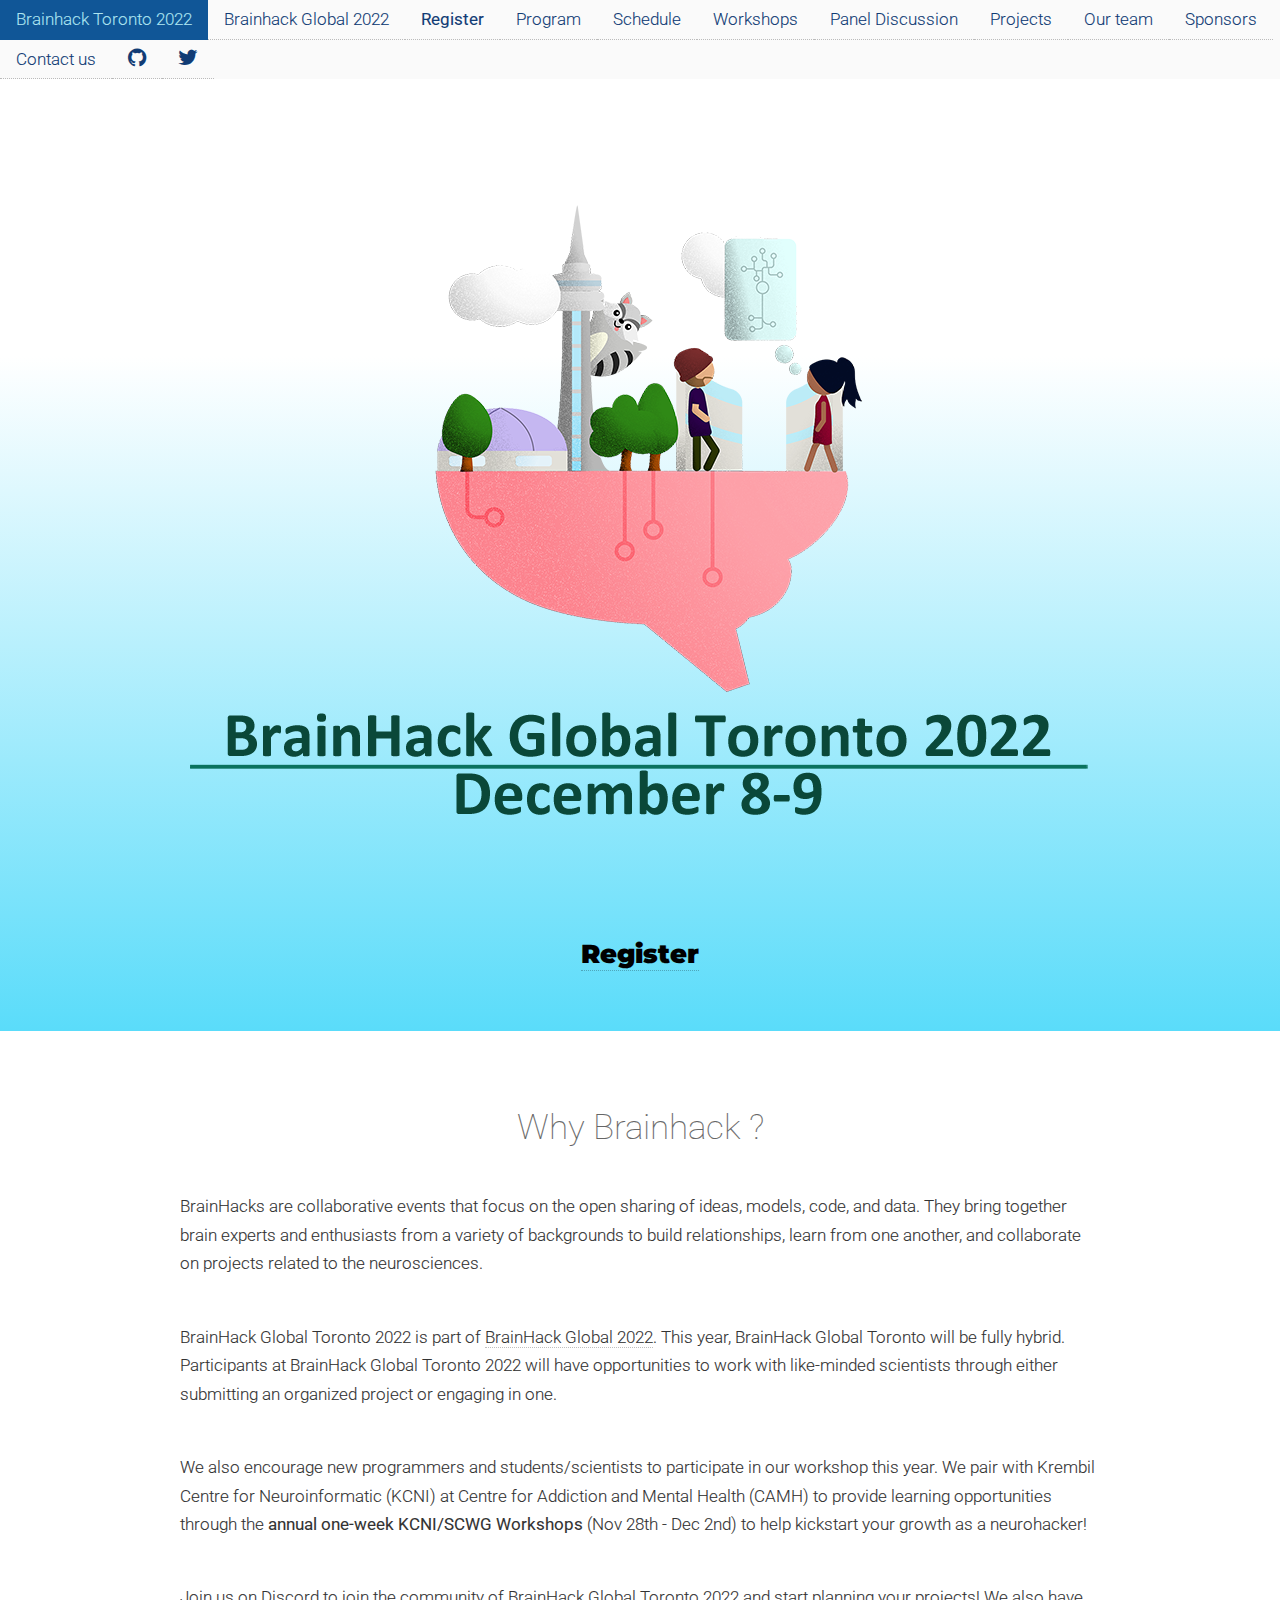
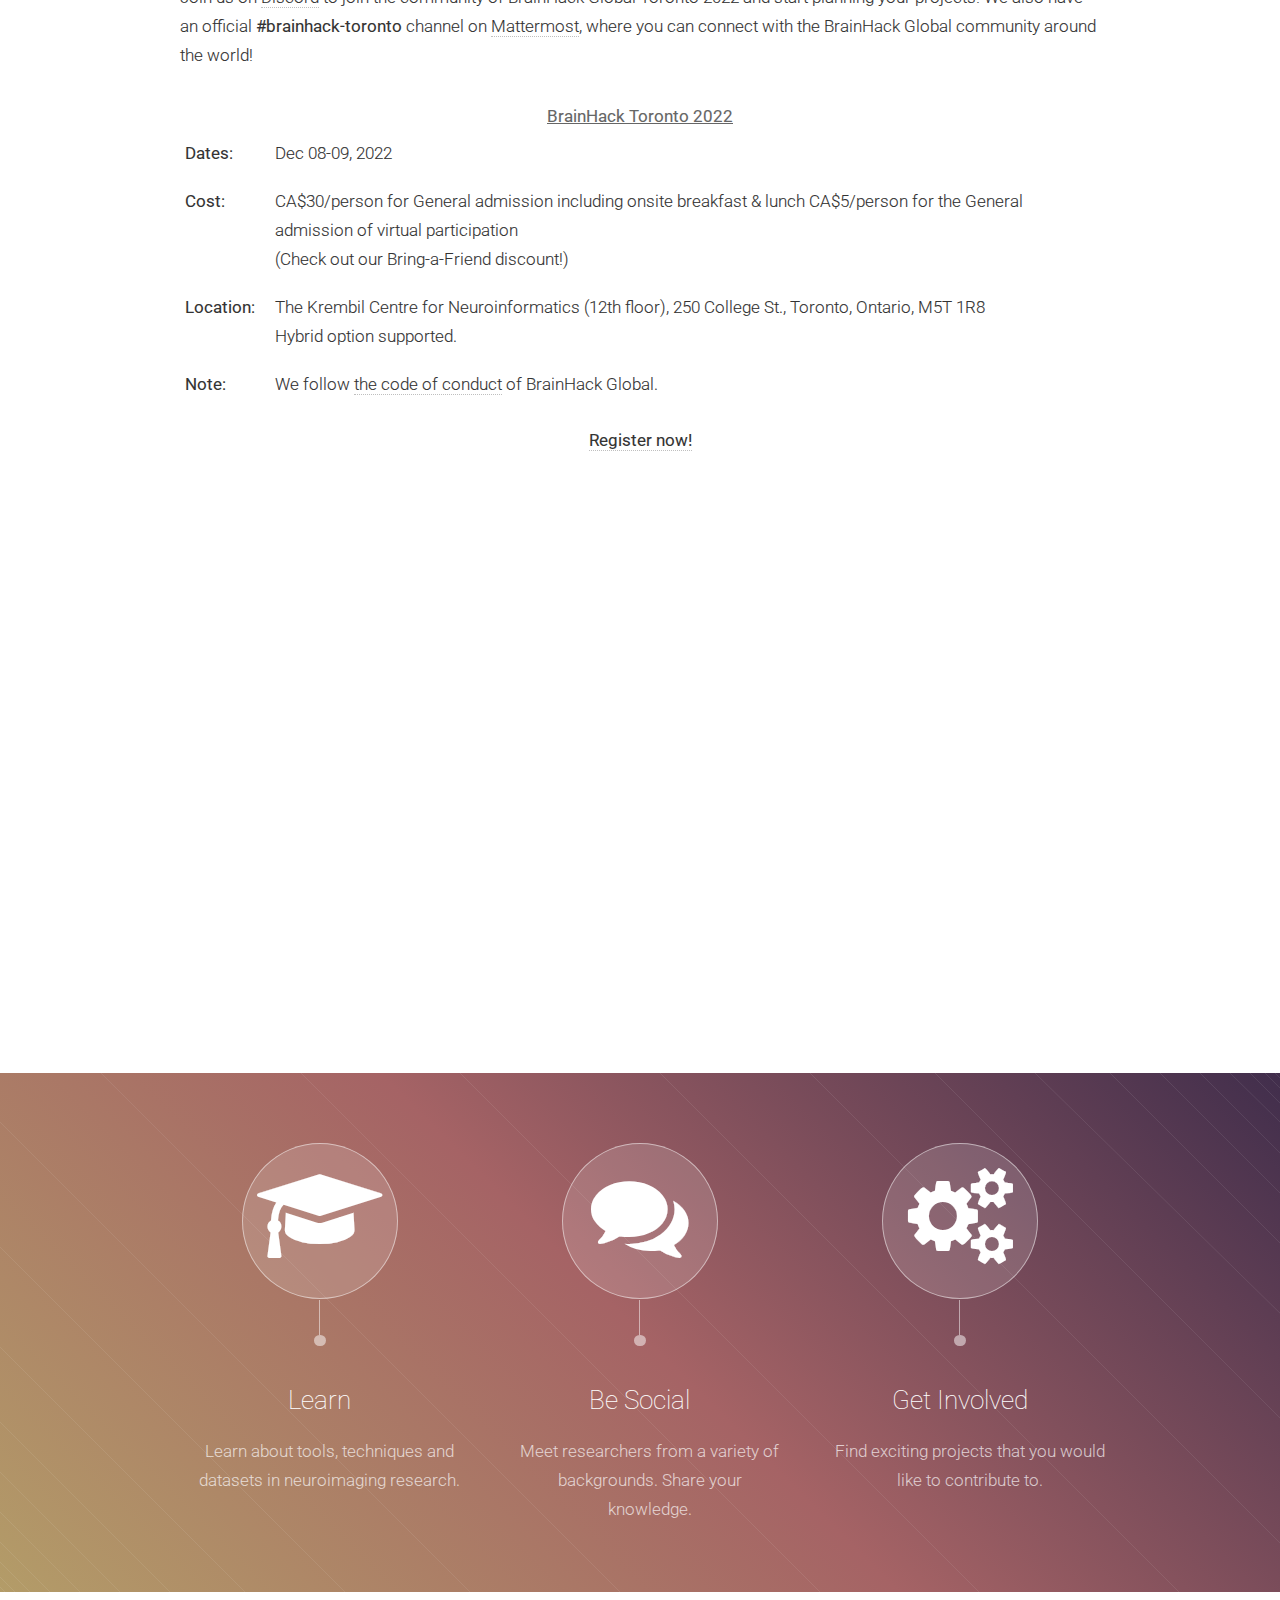
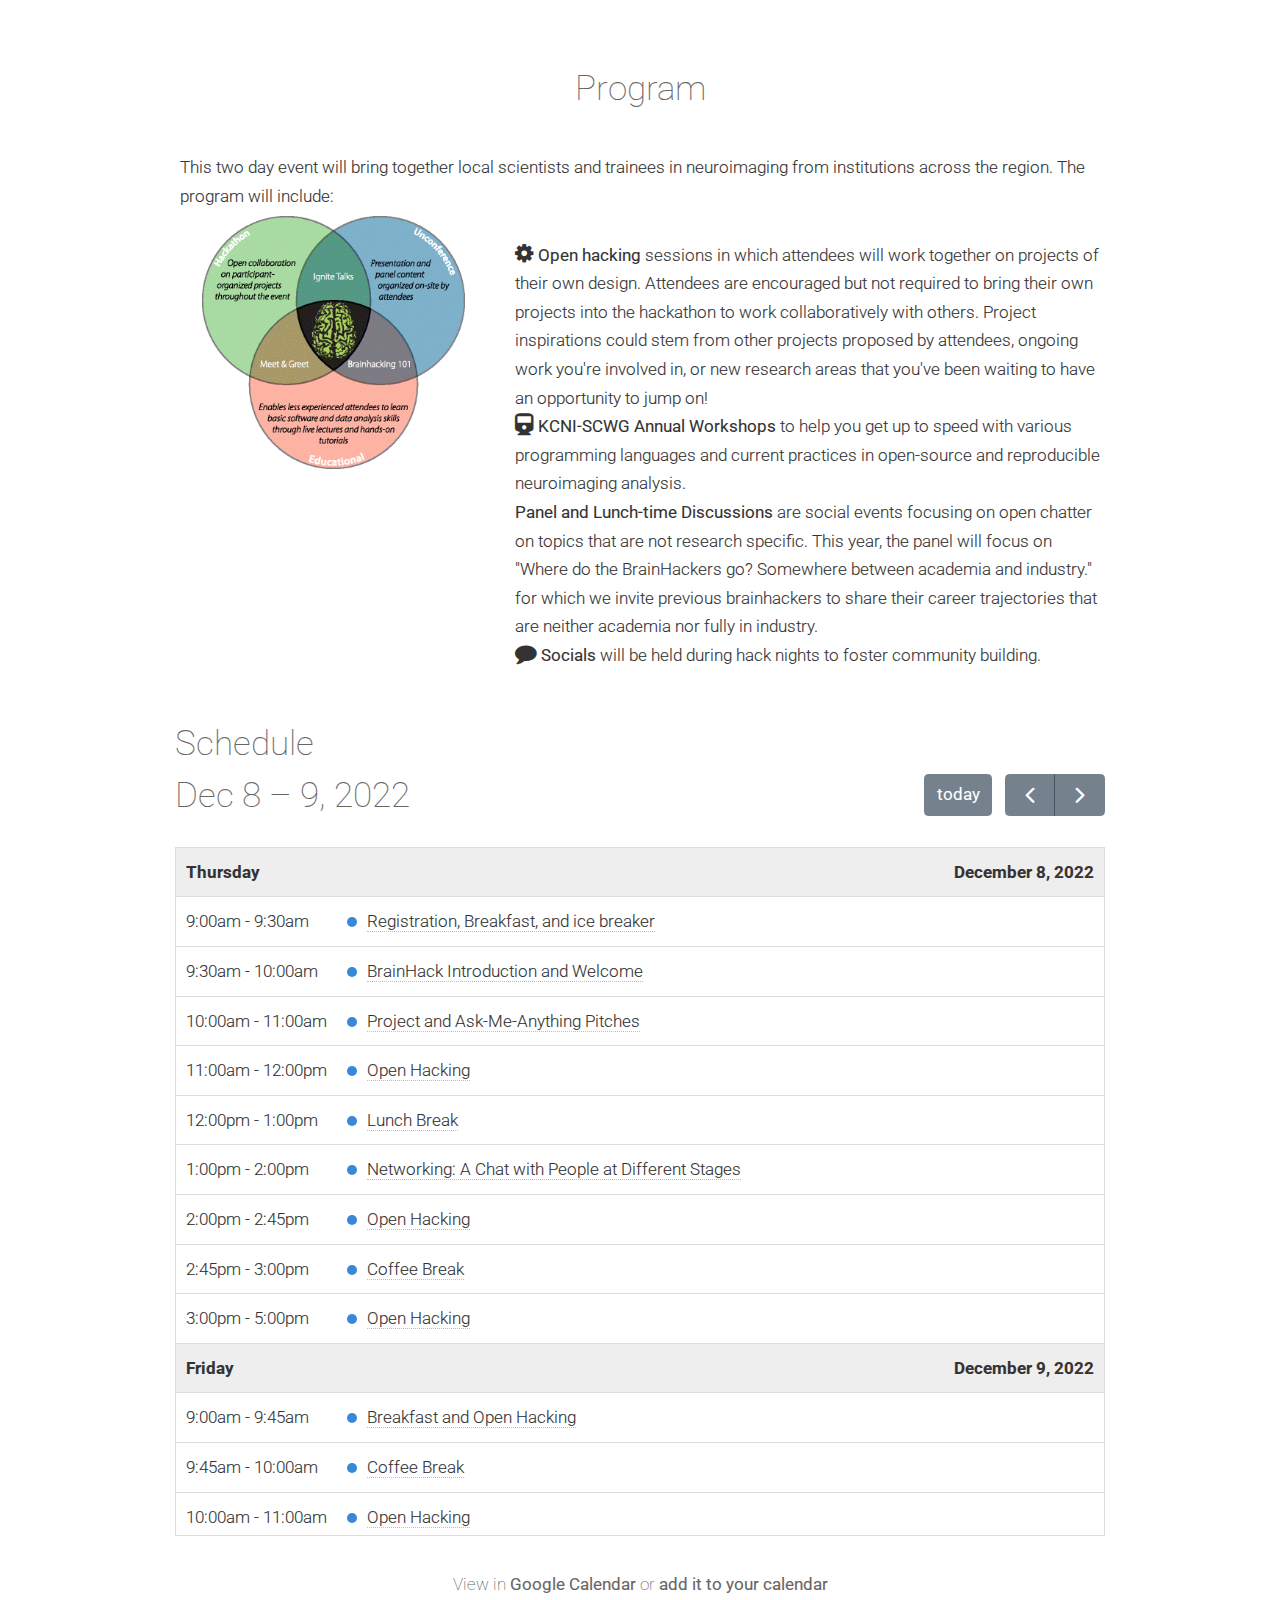
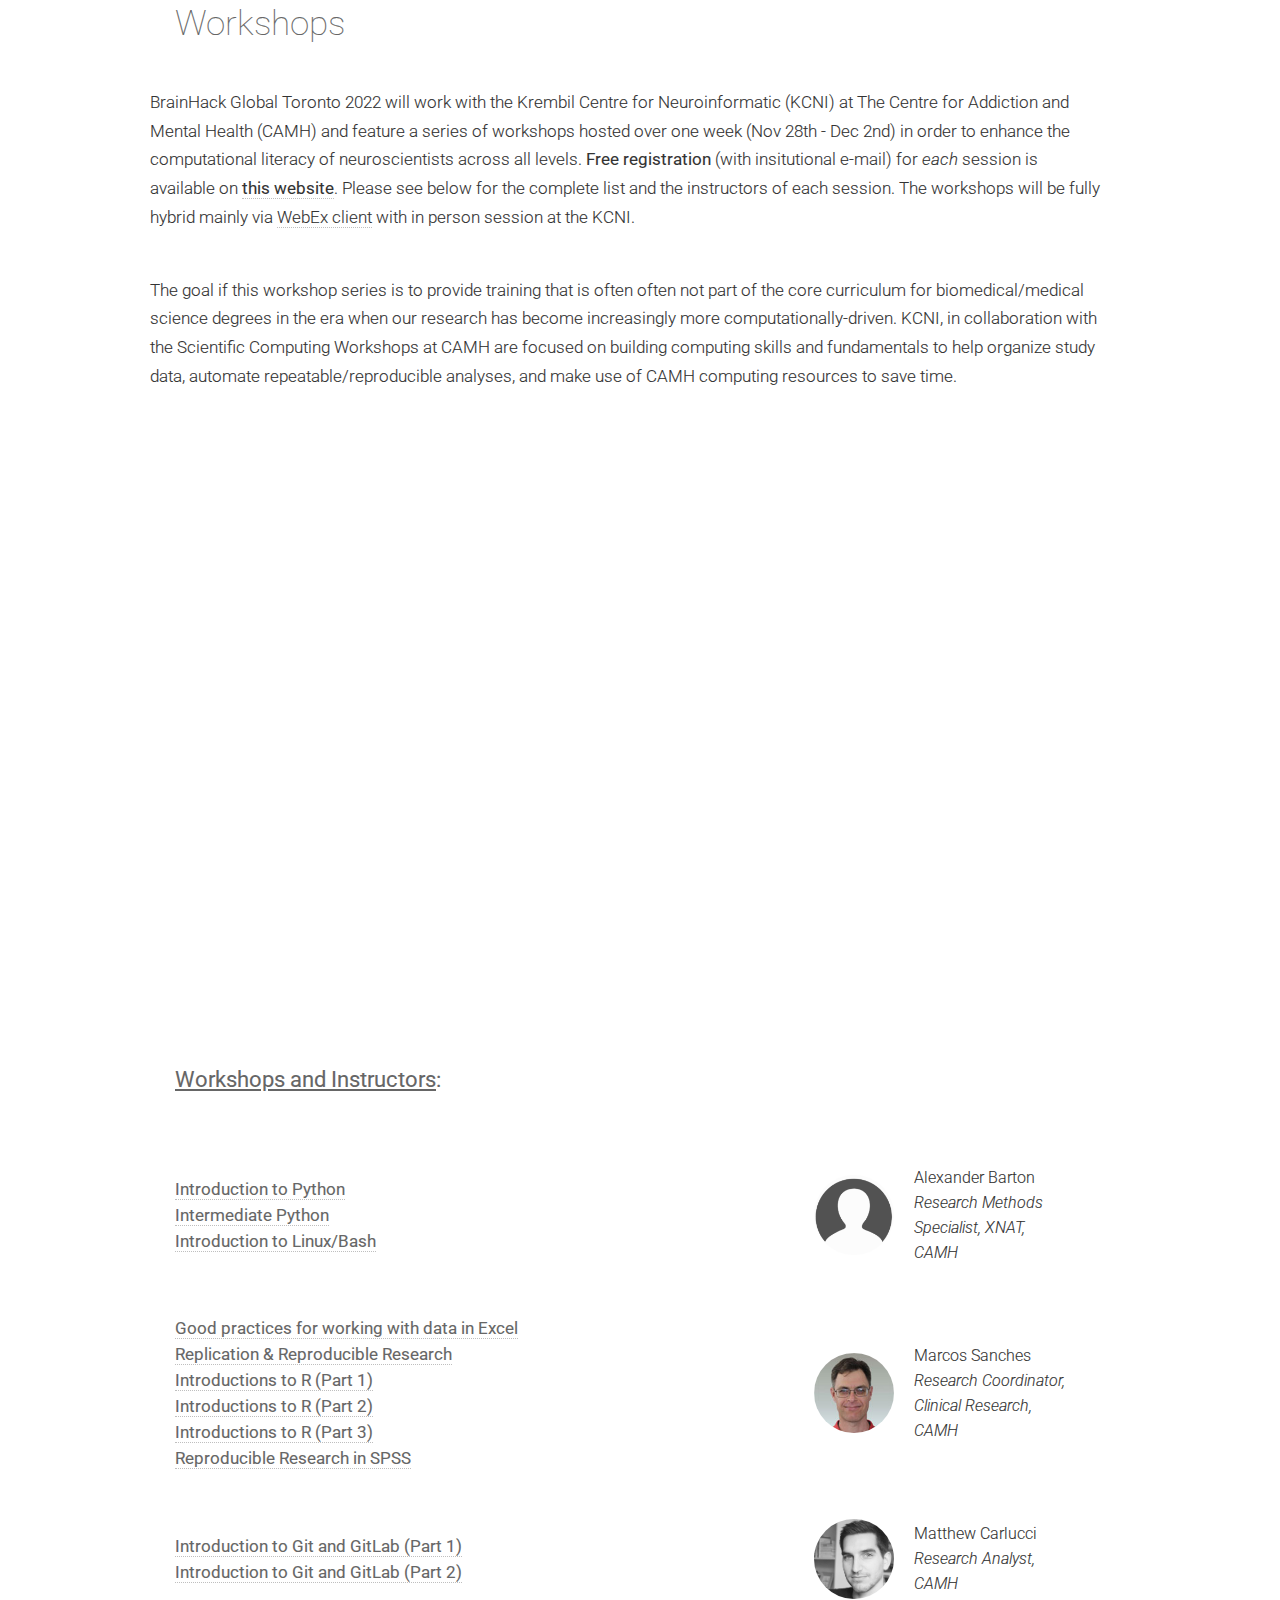
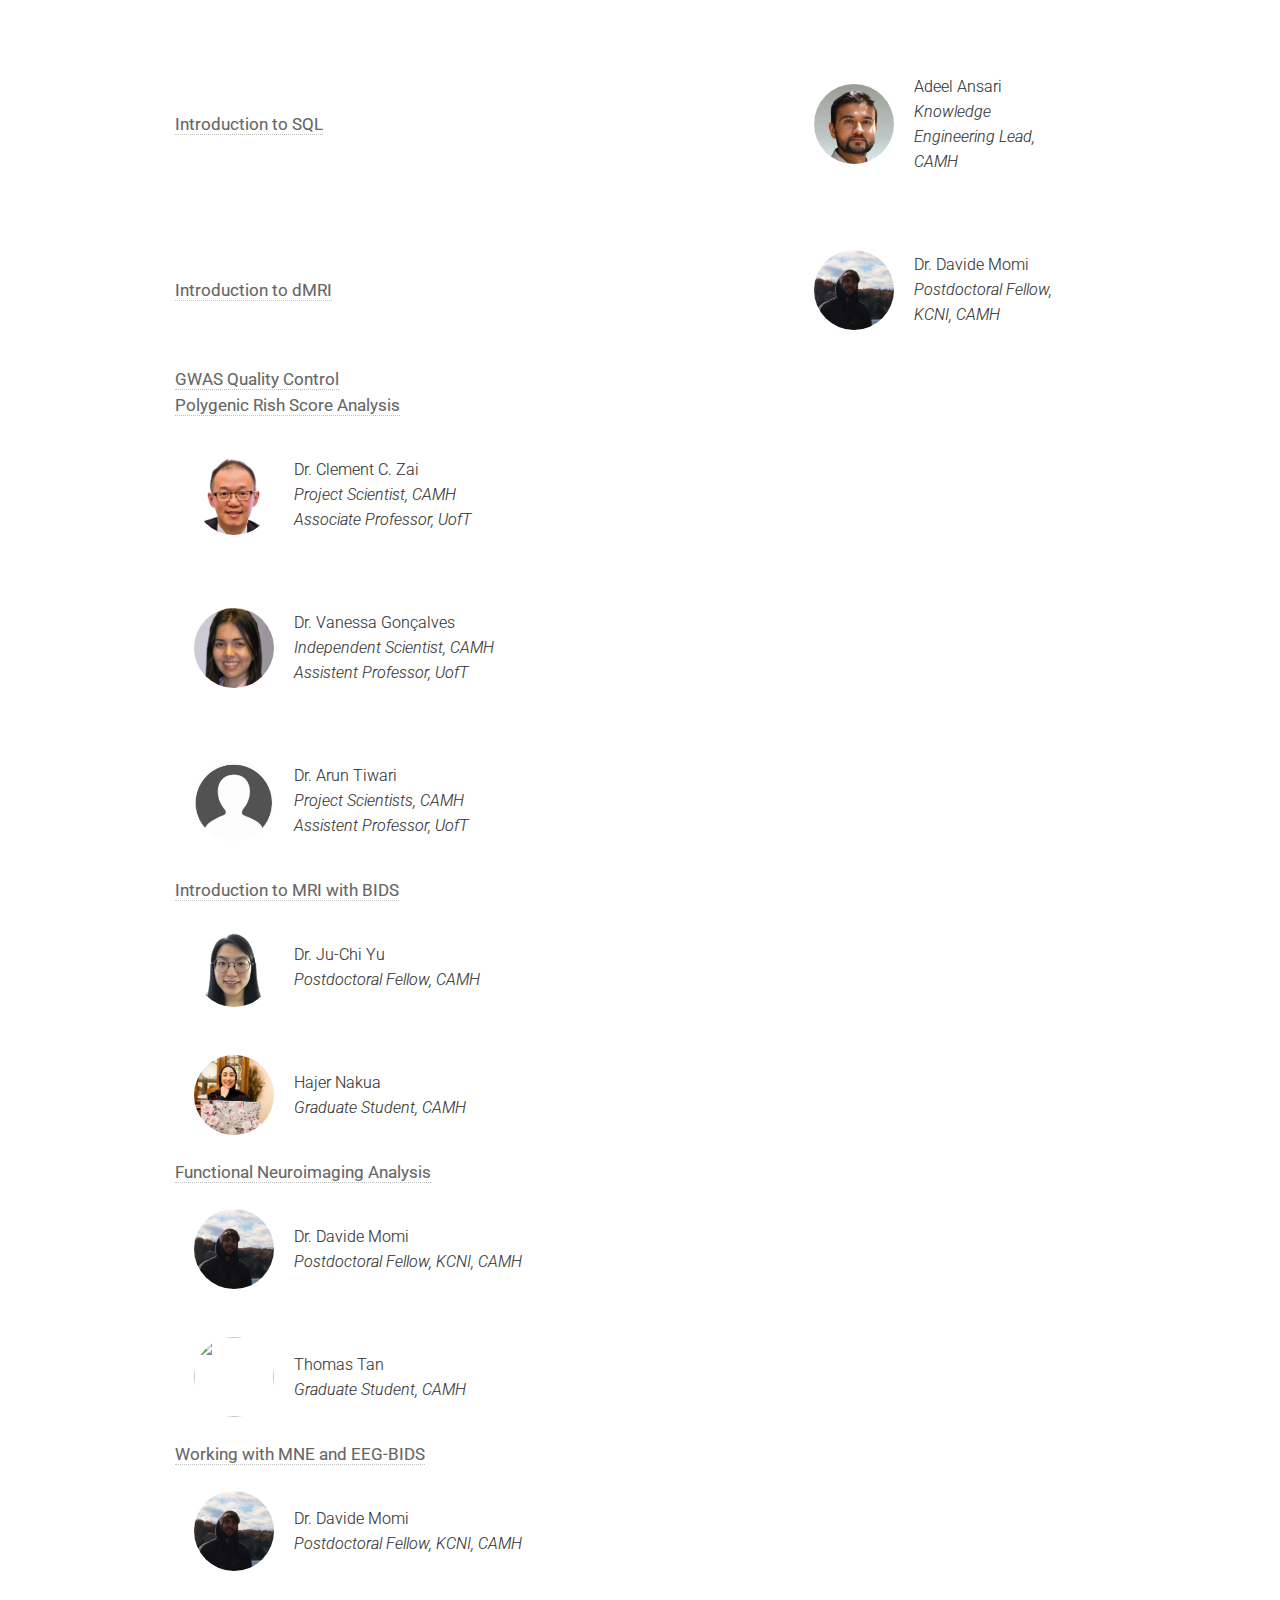
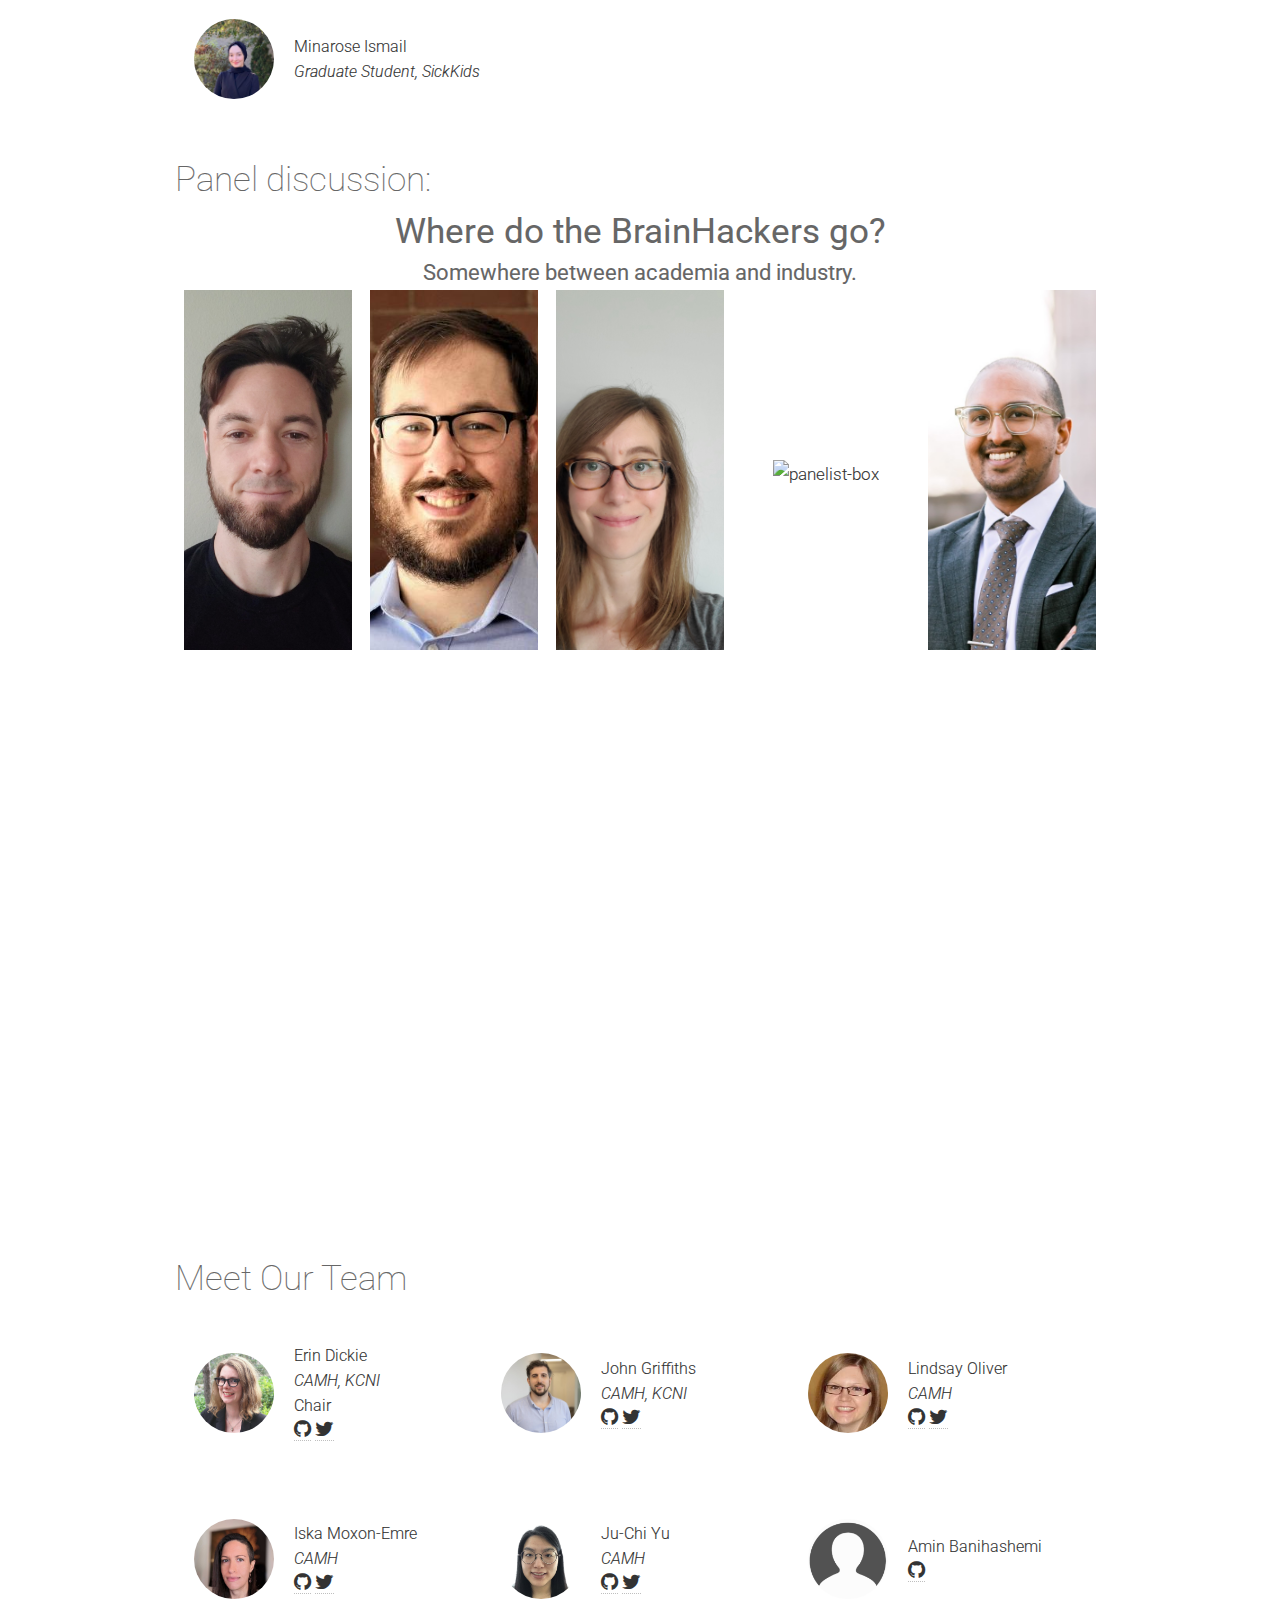
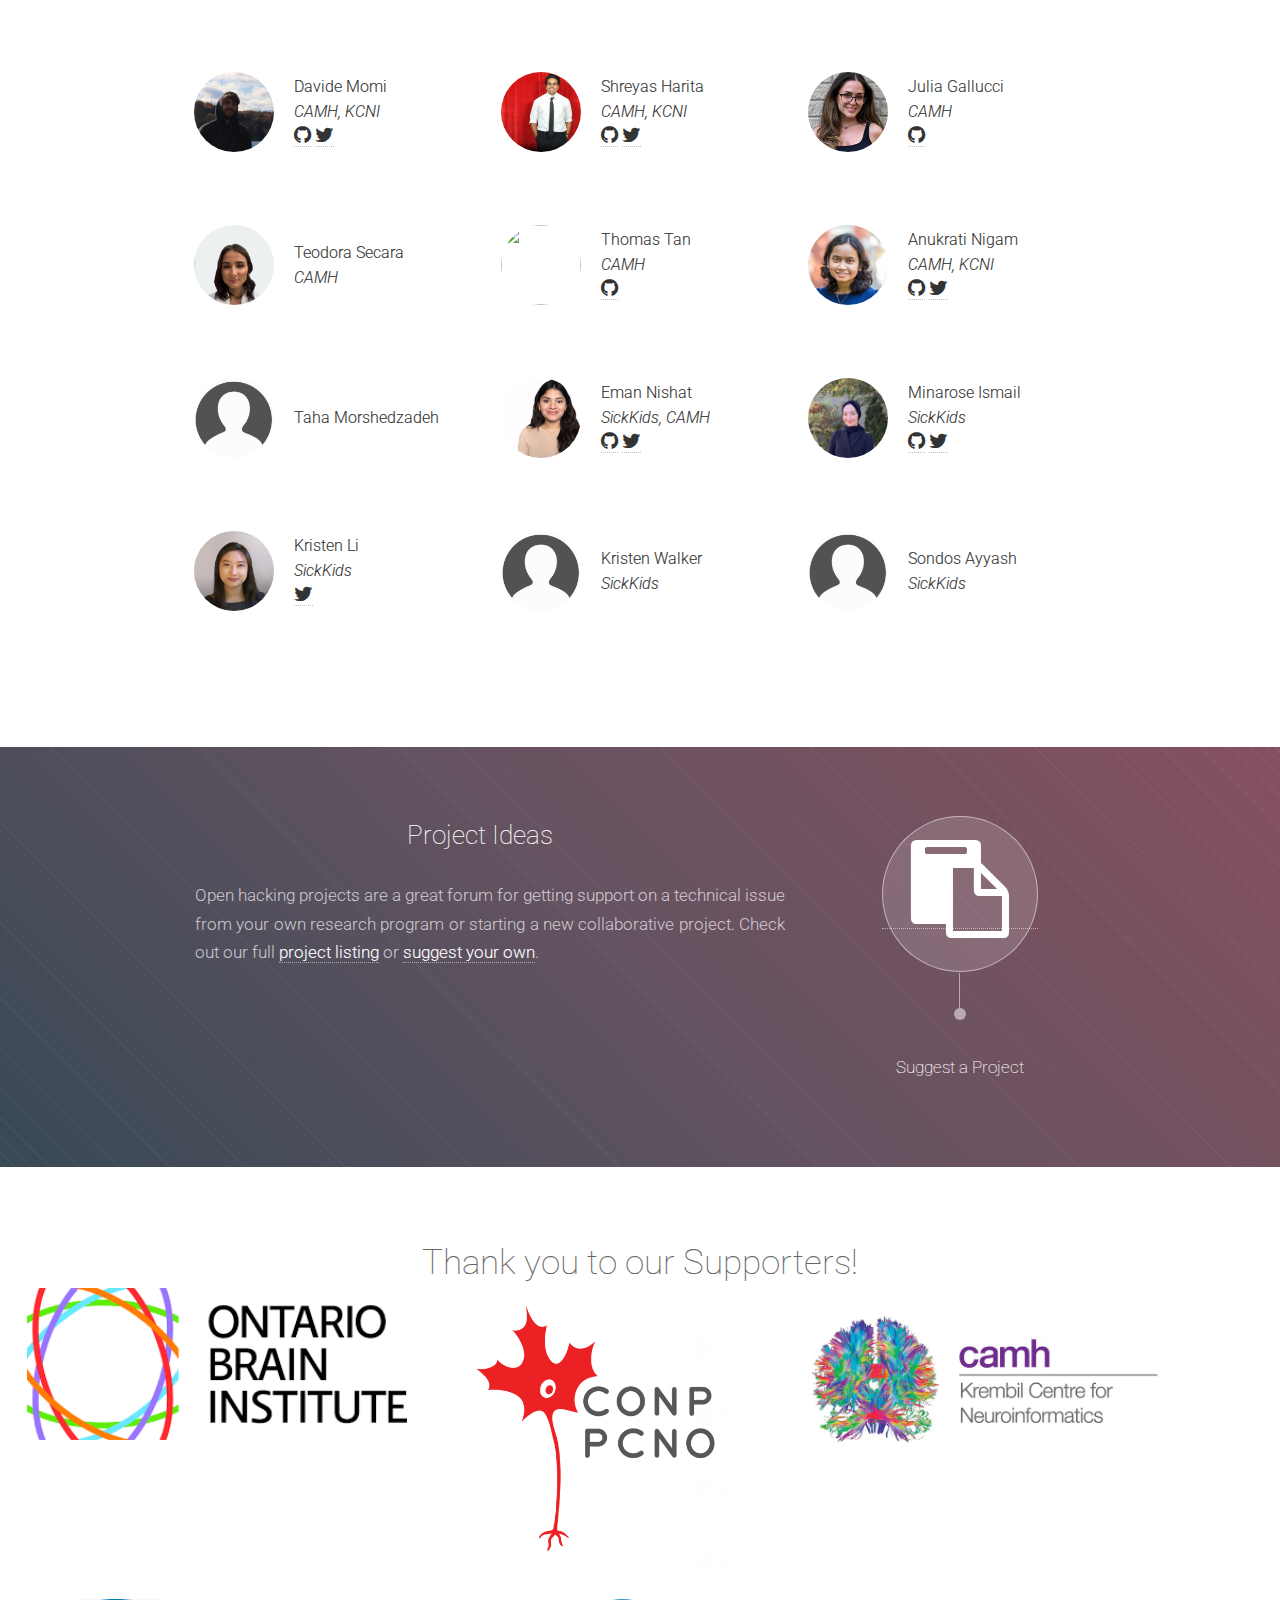
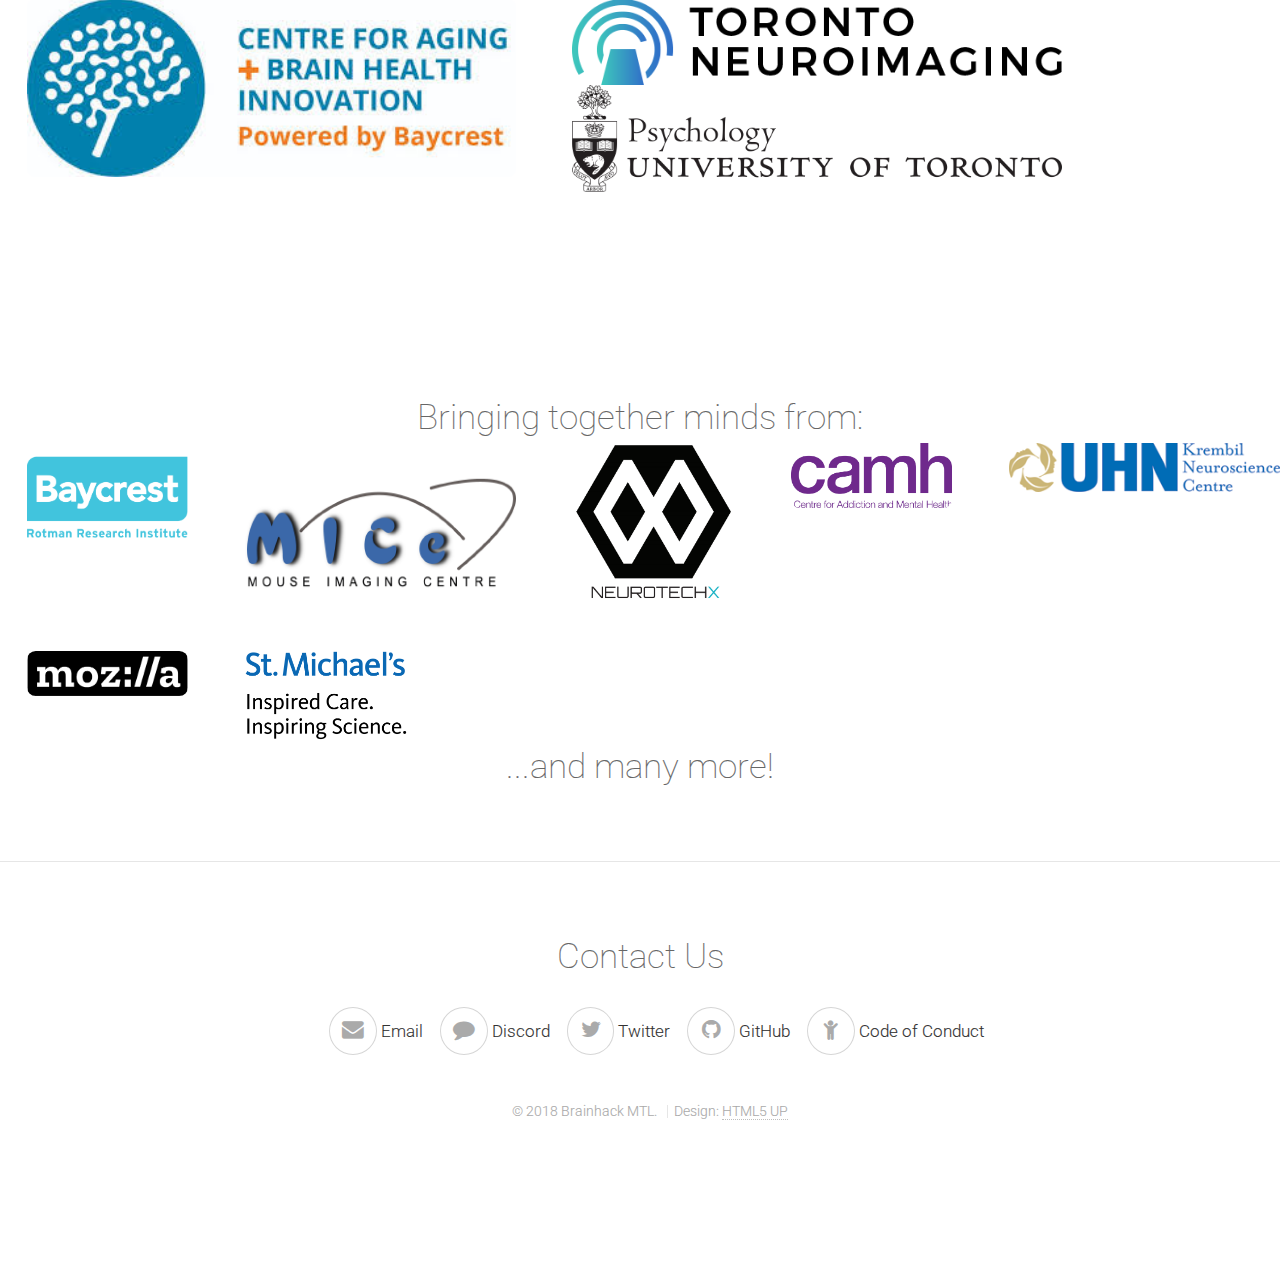
==== index.html @ b82aa8cd "Adjust for phone screen size" ====
<!DOCTYPE HTML>
<!--
	Tessellate by HTML5 UP
	html5up.net | @ajlkn
	Free for personal and commercial use under the CCA 3.0 license (html5up.net/license)
-->
<html>

<head>
	<title>Global Toronto 12-2022</title>
	<meta charset="utf-8" />
	<meta name="viewport" content="width=device-width, initial-scale=1" />
	<link href="https://fonts.googleapis.com/css?family=Press+Start+2P" rel="stylesheet">
	<link href="https://fonts.googleapis.com/css?family=Montserrat" rel="stylesheet">
	<link rel="stylesheet" href="https://use.fontawesome.com/releases/v5.7.2/css/all.css"
		integrity="sha384-fnmOCqbTlWIlj8LyTjo7mOUStjsKC4pOpQbqyi7RrhN7udi9RwhKkMHpvLbHG9Sr" crossorigin="anonymous">
	<link rel="stylesheet" href="https://maxcdn.bootstrapcdn.com/bootstrap/3.3.7/css/bootstrap.min.css"
		integrity="sha384-BVYiiSIFeK1dGmJRAkycuHAHRg32OmUcww7on3RYdg4Va+PmSTsz/K68vbdEjh4u" crossorigin="anonymous">
	<link rel="stylesheet" href="assets/css/main.css" />
	<link rel="stylesheet" href="assets/css/index.css" />


	<!-- Full Calender -->
	<link href='assets/js/fullcalendar/packages/core/main.css' rel='stylesheet' />
	<link href='assets/js/fullcalendar/packages/list/main.css' rel='stylesheet' />

	<script src='assets/js/fullcalendar/packages/core/main.js'></script>
	<script src='assets/js/fullcalendar/packages/list/main.js'></script>
	<script src="assets/js/jquery.min.js"></script>


	<!-- Script for calendar -->
	<script>
		// Get JSON callsback addDocument...
		document.addEventListener('DOMContentLoaded', addDocument)
		function addDocument() {
			$.getJSON("assets/data/calendar.json", function (data) {
				console.log(data)
				var calendarEl = document.getElementById('calendar');
				var calendar = new FullCalendar.Calendar(calendarEl, {
					plugins: ['list'],
					defaultView: 'listWeek',
					validRange: {
						start: "2022-12-08",
						end: "2022-12-10"
					},
					events: data
				});
				calendar.render();
			});
		}
	</script>

	<!-- Script for responsive banner -->
	<script>
		function myFunction() {
			var x = document.getElementById("myTopnav");
			if (x.className === "topnav") {
				x.className += " responsive";
			} else {
				x.className = "topnav";
			}
		}
	</script>


</head>

<body>

	<div class="topnav" id="myTopnav">
		<a href="#info">Brainhack Toronto 2022</a>
		<a href="https://brainhack.org/global2022/">Brainhack Global 2022</a>
		<a href="https://www.eventbrite.ca/e/brain-hack-global-toronto-2022-tickets-445326522617"><b>Register</b></a>
		<a href="#schedule">Program</a>
		<a href="#calendar">Schedule</a>
		<a href="#workshop">Workshops</a>
		<a href="#panel">Panel Discussion</a>
		<a href="#projects">Projects</a>
		<a href="#team">Our team</a>
		<a href="#sponsors">Sponsors</a>
		<a href="#footer">Contact us</a>
		<a href="https://github.com/brainhackto/Global-Toronto-12-2022"><i class="icon fa-github"></i></a>
		<a href="https://twitter.com/brainhackto"><i class="icon fa-twitter"></i></a>
		<a href="javascript:void(0);" class="visible-phone" onclick="myFunction()">&#9776;</a>
	</div>

	<!-- Header -->

	<div class="header-logo">

		<div align=center><img class="logo" src="./images/BrainHack/1x/coverArt2022@0.5x.png" alt="retro-brain-logo">
		</div>
		<div align=center id="register-link"><a
				href="https://www.eventbrite.ca/e/brain-hack-global-toronto-2022-tickets-445326522617">Register</a>
		</div>

	</div>

	<!-- First -->
	<section id="info" class="main">
		<header>
			<div class="container">
				<h2> Why Brainhack ?</h2>

				<p> BrainHacks are collaborative events that focus on the open sharing of ideas, models, code, and data.
					They bring together brain experts and enthusiasts from a variety of backgrounds to build
					relationships, learn from one another, and collaborate on projects related to the neurosciences.
				</p>

				<p> BrainHack Global Toronto 2022 is part of
					<a href="https://brainhack.org/global2022/" target="_blank">BrainHack Global 2022</a>.
					This year, BrainHack Global Toronto will be fully hybrid. Participants at BrainHack Global Toronto
					2022 will
					have opportunities to work with like-minded scientists through either submitting an organized
					project or engaging in one.
				</p>

				<p>
					We also encourage new programmers and students/scientists to participate in our workshop this year.
					We pair with Krembil Centre for Neuroinformatic (KCNI) at Centre for Addiction and Mental Health
					(CAMH)
					to provide learning opportunities through the <b>annual one-week KCNI/SCWG Workshops</b> (Nov 28th -
					Dec 2nd)
					to help kickstart your growth as a neurohacker!
				</p>

				<p> Join us on <a href="https://discord.gg/HC7fumm79B" target="_blank">Discord</a> to join the community
					of BrainHack Global Toronto 2022 and start planning your projects! We also have an official
					<b>#brainhack-toronto</b> channel on <a
						href="https://mattermost.brainhack.org/brainhack/channels/brainhack-toronto"
						target="_blank">Mattermost</a>, where you can connect with the BrainHack Global community around
					the world!
				</p>

				</br>
				<div>
					<h4><u><b>BrainHack Toronto 2022</b></u></h4>
					<table>
						<tr>
							<td align="left">
								<b>Dates:</b>
							</td>
							<td align="left">
								Dec 08-09, 2022
							</td>
						</tr>

						<tr>
							<td align="left">
								<b>Cost:</b>
							</td>
							<td align="left">
								CA$30/person for General admission including onsite breakfast & lunch
								CA$5/person for the General admission of virtual participation
								<br>
								(Check out our Bring-a-Friend discount!)
							</td>
						</tr>
						<tr>
							<td align="left">
								<b>Location:</b>
							</td>
							<td align="left">
								The Krembil Centre for Neuroinformatics (12th floor), 250 College St., Toronto, Ontario,
								M5T 1R8
								<br> Hybrid option supported.
							</td>
						</tr>
						<tr>
							<td align="left">
								<b>Note:</b>
							</td>
							<td align="left">We follow <a href="http://www.brainhack.org/code-of-conduct.html">the code
									of conduct</a> of BrainHack Global.</th>
						</tr>
					</table>
				</div>

				<div id="reg-link"><a
						href="https://www.eventbrite.ca/e/brain-hack-global-toronto-2022-tickets-445326522617">
						<b>Register now!</b></a></div>

				<div class="map-responsive">

					<!-- Change z=xx for map zoom-->
					<iframe
						src="https://maps.google.com/maps?q=250%20College%20St%2C%20Toronto%2C%20ON%20M5T%201R8&t=&z=16&ie=UTF8&iwloc=&output=embed"
						width="600" height="450" frameborder="0" style="border:0" allowfullscreen></iframe>

				</div>
			</div>
		</header>

		<div class="content dark style1 featured">
			<div class="container">
				<div class="row">
					<div class="4u 12u(narrow)">
						<section>
							<span class="feature-icon">
								<span class="icon fa-graduation-cap"></span>
							</span>
							<header>
								<h3>Learn</h3>
							</header>
							<p>Learn about tools, techniques and datasets in neuroimaging research.</p>
						</section>
					</div>
					<div class="4u 12u(narrow)">
						<section>
							<span class="feature-icon">
								<span class="icon fa-comments"></span>
							</span>
							<header>
								<h3>Be Social</h3>
							</header>
							<p>Meet researchers from a variety of backgrounds. Share your knowledge.</p>
						</section>
					</div>
					<div class="4u 12u(narrow)">
						<section>
							<span class="feature-icon">
								<span class="icon fa-gears"></span>
							</span>
							<header>
								<h3>Get Involved</h3>
							</header>
							<p>Find exciting projects that you would like to contribute to.</p>
						</section>
					</div>
				</div>
			</div>
		</div>
	</section>

	<!-- Second -->
	<section id="schedule" class="main">
		<header>
			<div class="container">
				<h2>Program</h2>
				<p>
					This two day event will bring together local scientists and trainees in neuroimaging from
					institutions across the region.
					The program will include:
				</p>


				<div class="row">
					<div class="4u 12u(narrow)">
						<a href="https://gigascience.biomedcentral.com/articles/10.1186/s13742-016-0121-x"
							target="_blank" class="image fit">
							<img src="images/what_is_brainhack.gif" alt="" />
						</a>
					</div>
					<div class="8u 12u(narrow)">
						<ul class="info">
							<li class="icon fa-cog">
								<!-- Update information for better interoperability -->
								<b>Open hacking</b> sessions in which attendees will work together on projects of their
								own design. Attendees are encouraged but not required to bring their own projects into
								the hackathon to work collaboratively with others. Project inspirations could stem from
								other projects proposed by attendees, ongoing work you're involved in, or new research
								areas that you've been waiting to have an opportunity to jump on!
							</li>
							<!-- No longer relevant, use TrainTracks -->
							<li class="icon fa-train"> <b> KCNI-SCWG Annual Workshops </b> to help you get up to speed
								with
								various programming languages and current practices in open-source and
								reproducible neuroimaging analysis.
							</li>
							<li> <i class="fas fa-handshake"></i> <b> Panel and Lunch-time Discussions </b> are
								social events focusing on open chatter on topics that are not research specific.
								This year, the panel will focus on "Where do the BrainHackers go? Somewhere between
								academia and industry."
								for which we invite previous brainhackers to share their career trajectories that are
								neither academia
								nor fully in industry.
							</li>
							<li><i class="icon fa-comment"></i> <b> Socials </b> will be held during hack nights
								to foster community building.
							</li>
						</ul>
					</div>
				</div>

				<div class="row">
					<h2>Schedule</h2>
				</div>

				<div id='calendar' style="padding: 0 0 2em 0"></div>


				<div>
					<h4>View in <a
							href="https://calendar.google.com/calendar/u/0?cid=ZWE2MDg0ZWJmOGUxNWMwMGQyNzliZTkwZTc2ZGNmMTFhMzkyNzVmODc4Mjk0YTM2N2I4ZjdiZDZhMjIzMTVmZkBncm91cC5jYWxlbmRhci5nb29nbGUuY29t&color=%238E24AA"
							style="border-width:0" width="800" height="600" frameborder="0" scrolling="no"><b>Google
								Calendar</b></a>
						or <a
							href="https://calendar.google.com/calendar/ical/ea6084ebf8e15c00d279be90e76dcf11a39275f878294a367b8f7bd6a22315ff%40group.calendar.google.com/public/basic.ics"
							style="border-width:0" width="800" height="600" frameborder="0" scrolling="no"><b>add it to
								your calendar</b></a>
					</h4>
				</div>

				<div id="workshop" class="row">
					<h2>Workshops</h2>

					<p>
						BrainHack Global Toronto 2022 will work with the Krembil Centre for Neuroinformatic (KCNI)
						at The Centre for Addiction and Mental Health (CAMH) and feature a series of workshops hosted
						over one
						week (Nov 28th - Dec 2nd) in order to enhance the computational literacy of neuroscientists
						across all levels.
						<b>Free registration</b> (with insitutional e-mail) for <i>each</i> session is available on
						<a href="https://www.eventbrite.com/cc/kcni-scwg-workshops-fall-2022-1304789"
							target="_blank"><b>this website</b></a>.
						Please see below for the complete list and the instructors of each session.
						The workshops will be fully hybrid mainly via <a
							href="https://www.webex.com/downloads.html">WebEx client</a> with
						in person session at the KCNI.
					</p>
					<p>
						The goal if this workshop series is to provide training that is often often not part of
						the core curriculum for biomedical/medical science degrees
						in the era when our research has become increasingly more computationally-driven.
						KCNI, in collaboration with the Scientific Computing Workshops at CAMH
						are focused on building computing skills and fundamentals to help organize study data,
						automate repeatable/reproducible analyses, and make use of CAMH computing resources to save
						time.
					</p>

					<div align="center" class="12u 12u">
						<iframe
							src="https://calendar.google.com/calendar/embed?height=600&wkst=2&bgcolor=%23B39DDB&ctz=America%2FToronto&mode=WEEK&src=YWFkNTgwZTk0YTE2MzQzNzY4MjFhYzNjOTNjYThlOTYwM2E3NzY1YzNjMmI5M2NmNTM2OGQyYTRlM2Y0ZWNjYUBncm91cC5jYWxlbmRhci5nb29nbGUuY29t&color=%238E24AA"
							style="border-width:0" width="800" height="600" frameborder="0" scrolling="no"></iframe>
					</div>

					<br>

					<div>
						<h3 align="left"><b><u>Workshops and Instructors</u>:</b></h3>
					</div>

					<div class="workshop-container">
						<div align="left" class="8u 12u(narrow)">
							<h4><a
									href="https://www.eventbrite.ca/e/introduction-to-python-tickets-445507754687?aff=odcleoeventsincollection"><b>Introduction
										to Python</b></a></h4>
							<h4><a
									href="https://www.eventbrite.ca/e/intermediate-python-tickets-445513562057?aff=odcleoeventsincollection"><b>Intermediate
										Python</b></a></h4>
							<h4><a
									href="https://www.eventbrite.ca/e/introduction-to-linuxbash-tickets-445499580237?aff=odcleoeventsincollection"><b>Introduction
										to Linux/Bash</b></a></h4>
						</div>
						<div class="4u 12u(narrow)">
							<div class="flex-workshopitem"><img src="./images/committee/person101.png">
								<div class="description-text">
									<div>Alexander Barton</div>
									<div><i>Research Methods Specialist, XNAT, CAMH</i></div>
								</div>
							</div>
						</div>

						<div align="left" class="8u 12u(narrow)">
							<h4><a
									href="https://www.eventbrite.ca/e/good-practices-for-working-with-data-in-excel-tickets-445523541907?aff=odcleoeventsincollection"><b>Good
										practices for working with data in Excel</b></a></h4>
							<h4><a
									href="https://www.eventbrite.ca/e/replication-reproducible-research-tickets-445516791717?aff=odcleoeventsincollection"><b>Replication
										& Reproducible Research</b></a></h4>
							<h4><a
									href="https://www.eventbrite.ca/e/introduction-to-r-part-1-tickets-449784977977?aff=odcleoeventsincollection"><b>Introductions
										to R (Part 1)</b></a></h4>
							<h4><a
									href="https://www.eventbrite.ca/e/introduction-to-r-part-2-tickets-449791126367?aff=odcleoeventsincollection"><b>Introductions
										to R (Part 2)</b></a></h4>
							<h4><a
									href="https://www.eventbrite.ca/e/introduction-to-r-part-3-tickets-449793212607?aff=odcleoeventsincollection"><b>Introductions
										to R (Part 3)</b></a></h4>
							<h4><a
									href="https://www.eventbrite.ca/e/reproducible-research-in-spss-tickets-445521746537?aff=odcleoeventsincollection"><b>Reproducible
										Research in SPSS</b></a></h4>
						</div>
						<div class="4u 12u(narrow)">
							<div class="flex-workshopitem"><img src="./images/workshop/marcos.jpg">
								<div class="description-text">
									<div>Marcos Sanches</div>
									<div><i>Research Coordinator, Clinical Research, CAMH</i></div>
								</div>
							</div>
						</div>

						<div align="left" class="8u 12u(narrow)">
							<h4><a
									href="https://www.eventbrite.ca/e/introduction-to-git-and-gitlab-part-1-tickets-449812379937?aff=odcleoeventsincollection"><b>Introduction
										to Git and GitLab (Part 1)</b></a></h4>
							<h4><a
									href="https://www.eventbrite.ca/e/introduction-to-git-and-gitlab-part-2-tickets-449814606597?aff=odcleoeventsincollection"><b>Introduction
										to Git and GitLab (Part 2)</b></a></h4>
						</div>
						<div class="4u 12u(narrow)">
							<div class="flex-workshopitem"><img src="./images/workshop/matthew.jpg">
								<div class="description-text">
									<div>Matthew Carlucci</div>
									<div><i>Research Analyst, CAMH</i></div>
								</div>
							</div>
						</div>

						<div align="left" class="8u 12u(narrow)">
							<h4><a
									href="https://www.eventbrite.ca/e/introduction-to-sql-tickets-445527734447?aff=odcleoeventsincollection"><b>Introduction
										to SQL </b></a></h4>
						</div>
						<div class="4u 12u(narrow)">
							<div class="flex-workshopitem"><img src="./images/workshop/adeel.jpg">
								<div class="description-text">
									<div>Adeel Ansari</div>
									<div><i>Knowledge Engineering Lead, CAMH</i></div>
								</div>
							</div>
						</div>

						<div align="left" class="8u 12u(narrow)">
							<h4><a
									href="https://www.eventbrite.ca/e/introduction-to-dmri-tickets-445532929987?aff=odcleoeventsincollection"><b>Introduction
										to dMRI</b></a></h4>
						</div>
						<div class="4u 12u(narrow)">
							<div class="flex-workshopitem"><img src="./images/committee/Davide.png">
								<div class="description-text">
									<div>Dr. Davide Momi</div>
									<div><i>Postdoctoral Fellow, KCNI, CAMH</i></div>
								</div>
							</div>
						</div>

						<div align="left" class="6u 12u(narrow)">
							<h4><a
									href="https://www.eventbrite.ca/e/gwas-quality-control-tickets-445524885927?aff=odcleoeventsincollection"><b>GWAS
										Quality Control</b></a></h4>
							<h4><a
									href="https://www.eventbrite.ca/e/polygenic-risk-score-analysis-tickets-445525959137?aff=odcleoeventsincollection"><b>Polygenic
										Rish Score Analysis</b></a></h4>

						</div>
						<div class="6u 12u(narrow)"></div>
						<div class="flex-workshopfullitem">
							<img src="./images/workshop/clement.jpg">
							<div class="description-text">
								<div>Dr. Clement C. Zai</div>
								<div><i>Project Scientist, CAMH</i></div>
								<div><i>Associate Professor, UofT</i></div>
							</div>
						</div>
						<div class="flex-workshopfullitem">
							<img src="./images/workshop/vanessa.jpg">
							<div class="description-text">
								<div>Dr. Vanessa Gonçalves</div>
								<div><i>Independent Scientist, CAMH</i></div>
								<div><i>Assistent Professor, UofT</i></div>
							</div>
						</div>
						<div class="flex-workshopfullitem">
							<img src="./images/committee/person101.png">
							<div class="description-text">
								<div>Dr. Arun Tiwari </div>
								<div><i>Project Scientists, CAMH</i></div>
								<div><i>Assistent Professor, UofT</i></div>
							</div>
						</div>


						<div align="left" class="6u 12u(narrow)">
							<h4><a
									href="https://www.eventbrite.ca/e/introduction-to-mri-with-bids-tickets-445530592997?aff=odcleoeventsincollection"><b>Introduction
										to MRI with BIDS</b></a></h4>
						</div>
						<div class="flex-workshopfullitem">
							<img src="./images/committee/Ju-Chi.jpg">
							<div class="description-text">
								<div>Dr. Ju-Chi Yu</div>
								<div><i>Postdoctoral Fellow, CAMH</i></div>
							</div>
						</div>
						<div class="flex-workshopfullitem">
							<img src="./images/workshop/hajer.jpeg">
							<div class="description-text">
								<div>Hajer Nakua</div>
								<div><i>Graduate Student, CAMH</i></div>
							</div>
						</div>

						<div align="left" class="6u 12u(narrow)">
							<h4><a
									href="https://www.eventbrite.ca/e/functional-neuroimaging-analysis-tickets-445535828657?aff=odcleoeventsincollection"><b>Functional
										Neuroimaging Analysis</b></a></h4>
						</div>
						<div class="flex-workshopfullitem">
							<img src="./images/committee/Davide.png">
							<div class="description-text">
								<div>Dr. Davide Momi</div>
								<div><i>Postdoctoral Fellow, KCNI, CAMH</i></div>
							</div>
						</div>
						<div class="flex-workshopfullitem">
							<img src="./images/committee/thomas.jpg">
							<div class="description-text">
								<div>Thomas Tan</div>
								<div><i>Graduate Student, CAMH</i></div>
							</div>
						</div>

						<div align="left" class="6u 12u(narrow)">
							<h4><a
									href="https://www.eventbrite.ca/e/working-with-mne-and-eeg-bids-tickets-449616704667?aff=odcleoeventsincollection"><b>Working
										with MNE and EEG-BIDS</b></a></h4>
						</div>
						<div class="flex-workshopfullitem">
							<img src="./images/committee/Davide.png">
							<div class="description-text">
								<div>Dr. Davide Momi</div>
								<div><i>Postdoctoral Fellow, KCNI, CAMH</i></div>
							</div>
						</div>
						<div class="flex-workshopfullitem">
							<img src="./images/committee/Minarose.jpg">
							<div class="description-text">
								<div>Minarose Ismail</div>
								<div><i>Graduate Student, SickKids</i></div>
							</div>
						</div>



					</div>


				</div>

				<div id="panel" class="row">
					<h2><a id="panel_career"></a> Panel discussion: </h2>
				</div>
				<div>
					<h2><b>Where do the BrainHackers go?</b></h2>
					<h3><b>Somewhere between academia and industry.</b></h3>
				</div>


				<!-- Add flexbox div container horizontal here use placeholder-->
				<div class="panelists">

					<div class="career-box"><img class="panelist-box" src="./images/panelists/derek.jpg"
							alt="panelist-box"></div>
					<div class="career-box"><img class="panelist-box" src="./images/panelists/chris.jpg"
							alt="panelist-box"></div>
					<div class="career-box"><img class="panelist-box" src="./images/panelists/jenny.jpg"
							alt="panelist-box"></div>
					<div class="career-box"><img class="panelist-box" src="./images/panelists/nathan.jpg"
							alt="panelist-box"></div>
					<div class="career-box"><img class="panelist-box" src="./images/panelists/michael_linkedin.jpg"
							alt="panelist-box"></div>
				</div>

				<!-- Goal on hover of above, call a JS script that writes into panelist-test-->
				<div class="text-parent">
					<div id="career-person"></div>
					<div id="career-job"></div>
					<div id="career-bio"></div>
				</div>



				<div id="team" class="row">
					<h2>Meet Our Team</h2>

				</div>

				<div class="subcomittee-container">
					<div class="flex-item"><img src="./images/committee/erin.jpeg">
						<div class="description-text">
							<div>Erin Dickie</div>
							<div><i>CAMH, KCNI</i></div>
							<div>Chair</div>
							<div><a href="https://github.com/edickie/"><i class="icon fa-github"></i></a>
								<a href="https://twitter.com/ErinWDickie"><i class="icon fa-twitter"></i></a>
							</div>
						</div>
					</div>
					<div class="flex-item"><img src="./images/committee/John.jpg">
						<div class="description-text">
							<div>John Griffiths</div>
							<div><i>CAMH, KCNI</i></div>
							<div><a href="https://github.com/JohnGriffiths/"><i class="icon fa-github"></i></a>
								<a href="https://twitter.com/neurodidact"><i class="icon fa-twitter"></i></a>
							</div>
						</div>
					</div>
					<div class="flex-item"><img src="./images/committee/lindsay.jpg">
						<div class="description-text">
							<div>Lindsay Oliver</div>
							<div><i>CAMH</i></div>
							<div><a href="https://github.com/loliver4/"><i class="icon fa-github"></i></a>
								<a href="https://twitter.com/loliver_4"><i class="icon fa-twitter"></i></a>
							</div>
						</div>
					</div>
					<div class="flex-item"><img src="./images/committee/Iska.jpg">
						<div class="description-text">
							<div>Iska Moxon-Emre</div>
							<div><i>CAMH</i></div>
							<div><a href="https://github.com/imoxonemre/"><i class="icon fa-github"></i></a>
								<a href="https://twitter.com/IskaMoxonEmre"><i class="icon fa-twitter"></i></a>
							</div>
						</div>
					</div>
					<div class="flex-item"><img src="./images/committee/Ju-Chi.jpg">
						<div class="description-text">
							<div>Ju-Chi Yu</div>
							<div><i>CAMH</i></div>
							<div><a href="https://github.com/juchiyu/"><i class="icon fa-github"></i></a>
								<a href="https://twitter.com/juchiyu"><i class="icon fa-twitter"></i></a>
							</div>
						</div>
					</div>
					<div class="flex-item"><img src="./images/committee/person101.png">
						<div class="description-text">
							<div>Amin Banihashemi</div>
							<div><a href="https://github.com/abanihas/"><i class="icon fa-github"></i></a>
							</div>
						</div>
					</div>
					<div class="flex-item"><img src="./images/committee/Davide.png">
						<div class="description-text">
							<div>Davide Momi</div>
							<div><i>CAMH, KCNI</i></div>
							<div><a href="https://github.com/Davi1990/"><i class="icon fa-github"></i></a>
								<a href="https://twitter.com/DaveMomi"><i class="icon fa-twitter"></i></a>
							</div>
						</div>
					</div>
					<div class="flex-item"><img src="./images/committee/Shreyas.jpg">
						<div class="description-text">
							<div>Shreyas Harita</div>
							<div><i>CAMH, KCNI</i></div>
							<div><a href="https://github.com/Shreyder93/"><i class="icon fa-github"></i></a>
								<a href="https://twitter.com/ShreyasHarita"><i class="icon fa-twitter"></i></a>
							</div>
						</div>
					</div>
					<div class="flex-item"><img src="./images/committee/Julia.png">
						<div class="description-text">
							<div>Julia Gallucci</div>
							<div><i>CAMH</i></div>
							<div><a href="https://github.com/juliagallucci"><i class="icon fa-github"></i></a>
							</div>
						</div>
					</div>
					<div class="flex-item"><img src="./images/committee/Teo.jpg">
						<div class="description-text">
							<div>Teodora Secara</div>
							<div><i>CAMH</i></div>
							<div>
							</div>
						</div>
					</div>
					<div class="flex-item"><img src="./images/committee/thomas.jpg">
						<div class="description-text">
							<div>Thomas Tan</div>
							<div><i>CAMH</i></div>
							<div><a href="https://github.com/ThomasHMAC"><i class="icon fa-github"></i></a>
							</div>
						</div>
					</div>
					<div class="flex-item"><img src="./images/committee/Anukrati.png">
						<div class="description-text">
							<div>Anukrati Nigam</div>
							<div><i>CAMH, KCNI</i></div>
							<div><a href="https://github.com/anukratinigam"><i class="icon fa-github"></i></a>
								<a href="https://twitter.com/genius_sis"><i class="icon fa-twitter"></i></a>
							</div>
						</div>
					</div>
					<div class="flex-item"><img src="./images/committee/person101.png">
						<div class="description-text">
							<div>Taha Morshedzadeh</div>
							<div>
							</div>
						</div>
					</div>
					<div class="flex-item"><img src="./images/committee/Eman.jpg">
						<div class="description-text">
							<div>Eman Nishat</div>
							<div><i>SickKids, CAMH</i></div>
							<div><a href="https://github.com/eman-nishat"><i class="icon fa-github"></i></a>
								<a href="https://twitter.com/eman_nishat"><i class="icon fa-twitter"></i></a>
							</div>
						</div>
					</div>
					<div class="flex-item"><img src="./images/committee/Minarose.jpg">
						<div class="description-text">
							<div>Minarose Ismail</div>
							<div><i>SickKids</i></div>
							<div><a href="https://github.com/Minarose"><i class="icon fa-github"></i></a>
								<a href="https://twitter.com/MinaroseIsmail"><i class="icon fa-twitter"></i></a>
							</div>
						</div>
					</div>
					<div class="flex-item"><img src="./images/committee/KristenL.png">
						<div class="description-text">
							<div>Kristen Li</div>
							<div><i>SickKids</i></div>
							<div><a href="https://twitter.com/cognitiveLi"><i class="icon fa-twitter"></i></a>
							</div>
						</div>
					</div>
					<div class="flex-item"><img src="./images/committee/person101.png">
						<div class="description-text">
							<div>Kristen Walker</div>
							<div><i>SickKids</i></div>
							<div>
							</div>
						</div>
					</div>
					<div class="flex-item"><img src="./images/committee/person101.png">
						<div class="description-text">
							<div>Sondos Ayyash</div>
							<div><i>SickKids</i></div>
							<div>
							</div>
						</div>
					</div>

					<div class="container">
						<div class="12u 12u(narrow)">

							<!-- <h2>Social Events</h2> -->
							<div class="row">
								<div class="3u"></div>
								<!-- <div>
							<i class="icon fa-code"></i> Hacknight with
							<a href="http://neurotechx.com/chapter/1531/">NeuroTechTO</a> on Thursday evening @ Mozilla
						</div> -->
							</div>
							<div class="row">
								<div class="3u"></div>
								<!--<div>
							<i class="icon fa-coffee"></i> A social outing on Friday evening @
							<a href="http://fabrestaurants.ca/restaurant/thegoodman/">Goodman Pub & Kitchen</a>
						</div> --->
							</div>

						</div>
					</div>
		</header>
	</section>






	<section id="projects" class="main">
		<div class="content dark style2">
			<div class="container">
				<div class="row">
					<div class="8u 12u(narrow)">
						<section>
							<h3>Project Ideas</h3>
							<p>
								Open hacking projects are a great forum for getting support on a technical issue from
								your own research program or starting
								a new collaborative project. Check out our full

								<a href="https://brainhack.org/global2022/projects/" target="_blank">project listing</a>
								or
								<a href="https://github.com/brainhackorg/global2022/issues/new?assignees=&labels=project&template=project-submission-template.yml"
									target="_blank">suggest your own</a>.
							</p>
						</section>
					</div>
					<div class="4u 12u(narrow)">
						<a href="https://github.com/brainhackorg/global2022/issues/new?assignees=&labels=project&template=project-submission-template.yml"
							target="_blank">
							<span class="feature-icon">
								<span class="icon fa-clipboard"></span>
							</span>
							<h4>Suggest a Project</h4>
						</a>
					</div>
				</div>
			</div>
		</div>
	</section>

	<!-- SPONSORS -->
	<section id="sponsors" class="main">
		<header>
			<div class="container">
				<h2>Thank you to our Supporters!</h2>
			</div>

			<div class="row">
				<div class="4u">
					<a href="http://braininstitute.ca/" target="_blank" class="image fit">
						<img src="images/OBI_logp.png" alt="" />
					</a>
				</div>

				<div class="3u">
					<a href="https://conp.ca/" target="_blank" class="image fit">
						<img src="images/conp_logo.png" alt="" />
					</a>
				</div>
				<div class="4u">
					<a href="http://www.camh.ca/en/research/research_areas/krembil-centre-for-neuroinformatics"
						target="_blank" class="image fit">
						<img src="images/KCNI_with_brain.jpeg" alt="" />
					</a>
				</div>
			</div>

			<div class="row">
				<div class="5u">
					<a href="https://www.cabhi.com/" target="_blank" class="image fit">
						<img src="images/baycrest_CABHI.jpeg" alt="" />
					</a>
				</div>
				<div class="5u">
					<a href="https://toni.psych.utoronto.ca/" target="_blank" class="image fit">
						<img src="images/toni.png" alt="" />
						<img src="images/psych_black.png" </a>
				</div>
				<div class="5u">
					<a href="https://www.baycrest.org/Baycrest/Research-Innovation/About-Us/Rotman-Research-Institute"
						target="_blank" class="image fit">
						<img src="https://www.baycrest.org/Baycrest_Centre/media/images/logos/logo_baycrest.svg"
							alt="" />
					</a>
				</div>
			</div>

		</header>
		</div>


	</section>
	<section id="sponsors" class="main">
		<header>
			<div class="container">
				<h2>Bringing together minds from:</h2>
			</div>
			<div class="row">
				<div class="2u">
					<a href="https://www.baycrest.org/Baycrest/Research-Innovation/About-Us/Rotman-Research-Institute"
						target="_blank" class="image fit">
						<img src="images/baycrest_logo_padded.png" alt="" />
					</a>
				</div>
				<div class="3u">
					<a href="http://www.mouseimaging.ca/" target="_blank" class="image fit">
						<img src="images/mice_logo_padded.png" alt="" />
					</a>
				</div>
				<div class="2u">
					<a href="https://neurotechx.herokuapp.com/" target="_blank" class="image fit">
						<img src="images/neurotechx_logo.png" alt="" />
					</a>
				</div>
				<div class="2u">
					<a href="http://www.camh.ca" target="_blank" class="image fit">
						<img src="images/camh-logo-ENGLISH-rgb.jpg" alt="" />
					</a>
				</div>
				<div class="3u">
					<a href="http://www.uhn.ca/KNC" target="_blank" class="image fit">
						<img src="images/logo-knc.png" alt="" />
					</a>
				</div>
			</div>
			<div class="row">
				<div class="2u">
					<a href="http://braininstitute.ca/" target="_blank" class="image fit">
						<img src="images/mozilla-.png" alt="" />
					</a>
				</div>
				<div class="2u">
					<a href="http://www.stmichaelshospital.com/" target="_blank" class="image fit">
						<img src="images/st_michaels.png" alt="" />
					</a>
				</div>

			</div>
			<div class="container">
				<h2>...and many more!</h2>
			</div>
		</header>
	</section>



	<!-- Footer -->
	<section id="footer">
		<div class="container">
			<h2>Contact Us</h2>
		</div>
		<ul class="icons">
			<li>
				<a href="mailto:brainhacktoronto@gmail.com" target="_blank" class="icon fa-envelope">
					<span class="label">Email</span>
				</a> Email
			</li>
			<li>
				<a href="https://discord.gg/HC7fumm79B" target="_blank" class="icon fa-comment">
					<span class="label">Discord</span>
				</a> Discord
			</li>
			<li>
				<a href="https://twitter.com/brainhackto" target="_blank" class="icon fa-twitter">
					<span class="label">Twitter</span>
				</a> Twitter
			</li>
			<li>
				<a href="https://github.com/brainhackto/Global-Toronto-12-2022" target="_blank" class="icon fa-github">
					<span class="label">GitHub</span>
				</a> GitHub
			</li>
			<li>
				<a href="http://www.brainhack.org/code-of-conduct.html" target="_blank" class="icon fa-child">
					<span class="label">Code of Conduct</span>
				</a> Code of Conduct
			</li>
		</ul>
		<div class="copyright">
			<ul class="menu">
				<li>&copy; 2018 Brainhack MTL.</li>
				<li>Design:
					<a href="http://html5up.net">HTML5 UP</a>
				</li>
			</ul>
		</div>
	</section>

	<!-- Scripts -->
	<script src="assets/js/jquery.min.js"></script>
	<script src="assets/js/jquery.scrolly.min.js"></script>
	<script src="assets/js/skel.min.js"></script>
	<script src="assets/js/util.js"></script>
	<script src="assets/js/main.js"></script>
	<script src="https://maxcdn.bootstrapcdn.com/bootstrap/3.3.7/js/bootstrap.min.js"></script>

	<!-- Script for writing into divs worklife-text -->
	<script>
		// Get relevant elements
		var worklife_boxes = Array.from(document.getElementsByClassName("worklife-box"))
		// This function will write into a div
		function displayWorklife(evt) {
			var person = evt.currentTarget.person;
			var job = evt.currentTarget.job;
			var bio = evt.currentTarget.bio;
			console.log(evt.currentTarget);
			console.log(person);
			console.log(job);
			console.log(bio);
			// Fill in
			$("#worklife-person").fadeOut(function (evt) {
				$(this).text(person).fadeIn();
			});
			$("#worklife-job").fadeOut(function (evt) {
				$(this).text(job).fadeIn();
			});
			$("#worklife-bio").fadeOut(function (evt) {
				$(this).text(bio).fadeIn();
			});
		}
		// Read JSON object
		$.getJSON("assets/data/worklife.json", function (data) {
			// For each worklife-box assign an event listener
			worklife_boxes.map((obj, ind) => {
				console.log(obj)
				console.log(ind)
				obj.person = data[ind].person
				obj.job = data[ind].job
				obj.bio = data[ind].bio
				obj.addEventListener("mouseover", displayWorklife)
			});
		});
	</script>

	<!-- Script for writing into divs worklife-text -->
	<script>
		// Get relevant elements
		var era_boxes = Array.from(document.getElementsByClassName("era-box"))
		// This function will write into a div
		function displayEra(evt) {
			var person = evt.currentTarget.person;
			var job = evt.currentTarget.job;
			var bio = evt.currentTarget.bio;
			console.log(evt.currentTarget);
			console.log(person);
			console.log(job);
			console.log(bio);
			// Fill in
			$("#era-person").fadeOut(function (evt) {
				$(this).text(person).fadeIn();
			});
			$("#era-job").fadeOut(function (evt) {
				$(this).text(job).fadeIn();
			});
			$("#era-bio").fadeOut(function (evt) {
				$(this).text(bio).fadeIn();
			});
		}
		// Read JSON object
		$.getJSON("assets/data/era.json", function (data) {
			// For each worklife-box assign an event listener
			era_boxes.map((obj, ind) => {
				console.log(obj)
				console.log(ind)
				obj.person = data[ind].person
				obj.job = data[ind].job
				obj.bio = data[ind].bio
				obj.addEventListener("mouseover", displayEra)
			});
		});
	</script>

	<!-- Script for writing into divs career-text -->
	<script>
		// Get relevant elements
		var career_boxes = Array.from(document.getElementsByClassName("career-box"))
		// This function will write into a div
		function displayCareer(evt) {
			var person = evt.currentTarget.person;
			var job = evt.currentTarget.job;
			var bio = evt.currentTarget.bio;
			$("#career-person").fadeOut(function (evt) {
				$(this).text(person).fadeIn();
			});
			$("#career-job").fadeOut(function (evt) {
				$(this).text(job).fadeIn();
			});
			$("#career-bio").fadeOut(function (evt) {
				$(this).text(bio).fadeIn();
			});
		}
		// Read JSON object
		$.getJSON("assets/data/career.json", function (data) {
			// For each career-box assign an event listener
			career_boxes.map((obj, ind) => {
				obj.person = data[ind].person
				obj.job = data[ind].job
				obj.bio = data[ind].bio
				obj.addEventListener("mouseover", displayCareer)
			});
		});
	</script>


	<!-- Script for writing into divs career-text -->
	<script>
		// Get relevant elements
		var mri_boxes = Array.from(document.getElementsByClassName("mri-box"))
		// This function will write into a div
		function displayMri(evt) {
			var person = evt.currentTarget.person;
			var job = evt.currentTarget.job;
			var bio = evt.currentTarget.bio;
			$("#mri-person").fadeOut(function (evt) {
				$(this).text(person).fadeIn();
			});
			$("#mri-job").fadeOut(function (evt) {
				$(this).text(job).fadeIn();
			});
			$("#mri-bio").fadeOut(function (evt) {
				$(this).text(bio).fadeIn();
			});
		}
		// Read JSON object
		$.getJSON("assets/data/mri.json", function (data) {
			// For each mri-box assign an event listener
			mri_boxes.map((obj, ind) => {
				obj.person = data[ind].person
				obj.job = data[ind].job
				obj.bio = data[ind].bio
				obj.addEventListener("mouseover", displayMri)
			});
		});
	</script>
</body>

</html>
---- assets/css/main.css ----
@import url("font-awesome.min.css");
@import url("https://fonts.googleapis.com/css?family=Roboto:100,100italic,300,300italic,400,400italic");

/*
	Tessellate by HTML5 UP
	html5up.net | @ajlkn
	Free for personal and commercial use under the CCA 3.0 license (html5up.net/license)
*/

/* Reset */

	html, body, div, span, applet, object, iframe, h1, h2, h3, h4, h5, h6, p, blockquote, pre, a, abbr, acronym, address, big, cite, code, del, dfn, em, img, ins, kbd, q, s, samp, small, strike, strong, sub, sup, tt, var, b, u, i, center, dl, dt, dd, ol, ul, li, fieldset, form, label, legend, table, caption, tbody, tfoot, thead, tr, th, td, article, aside, canvas, details, embed, figure, figcaption, footer, header, hgroup, menu, nav, output, ruby, section, summary, time, mark, audio, video {
		margin: 0;
		padding: 0;
		border: 0;
		font-size: 100%;
		font: inherit;
		vertical-align: baseline;
	}

	article, aside, details, figcaption, figure, footer, header, hgroup, menu, nav, section {
		display: block;
	}

	body {
		line-height: 1;
	}

	ol, ul {
		list-style: none;
		margin-top: 25px;
		margin-bottom: 25px;
	}

	li {
		text-align: left;
		list-style: none;
	}

	blockquote, q {
		quotes: none;
	}

	blockquote:before, blockquote:after, q:before, q:after {
		content: '';
		content: none;
	}

	table {
		border-collapse: collapse;
		border-spacing: 0;
	}

	body {
		-webkit-text-size-adjust: none;
	}

	th {
	border-bottom: 10px solid white;
	}

	.navbar {
		margin-bottom: 0;
		background-color: #000
	}

/* Box Model */

	*, *:before, *:after {
		-moz-box-sizing: border-box;
		-webkit-box-sizing: border-box;
		box-sizing: border-box;
	}

/* Containers */

	.container {
		margin-left: auto;
		margin-right: auto;
	}

	.container.\31 25\25 {
		width: 100%;
		max-width: 1700px;
		min-width: 1360px;
	}

	.container.\37 5\25 {
		width: 1020px;
	}

	.container.\35 0\25 {
		width: 680px;
	}

	.container.\32 5\25 {
		width: 340px;
	}

	.container {
		width: 1360px;
	}

	.map-responsive{
	overflow:hidden;
	padding-bottom:56.25%;
	position:relative;
	height:0;
	}
	.map-responsive iframe{
	left:0;
	top:0;
	height:100%;
	width:100%;
	position:absolute;
	}

	@media screen and (max-width: 1680px) {

		.container.\31 25\25 {
			width: 100%;
			max-width: 1500px;
			min-width: 1200px;
		}

		.container.\37 5\25 {
			width: 900px;
		}

		.container.\35 0\25 {
			width: 600px;
		}

		.container.\32 5\25 {
			width: 300px;
		}

		.container {
			width: 1200px;
		}

	}

	@media screen and (max-width: 1280px) {

		.container.\31 25\25 {
			width: 100%;
			max-width: 1200px;
			min-width: 960px;
		}

		.container.\37 5\25 {
			width: 720px;
		}

		.container.\35 0\25 {
			width: 480px;
		}

		.container.\32 5\25 {
			width: 240px;
		}

		.container {
			width: 960px;
		}

	}

	@media screen and (max-width: 1000px) {

		.container.\31 25\25 {
			width: 100%;
			max-width: 125%;
			min-width: 100%;
		}

		.container.\37 5\25 {
			width: 75%;
		}

		.container.\35 0\25 {
			width: 50%;
		}

		.container.\32 5\25 {
			width: 25%;
		}

		.container {
			width: 100% !important;
		}

	}

	@media screen and (max-width: 736px) {

		.container.\31 25\25 {
			width: 100%;
			max-width: 125%;
			min-width: 100%;
		}

		.container.\37 5\25 {
			width: 75%;
		}

		.container.\35 0\25 {
			width: 50%;
		}

		.container.\32 5\25 {
			width: 25%;
		}

		.container {
			width: 100% !important;
		}

	}

/* Grid */

	.row {
		border-bottom: solid 1px transparent;
		-moz-box-sizing: border-box;
		-webkit-box-sizing: border-box;
		box-sizing: border-box;
	}

	.row > * {
		float: left;
		-moz-box-sizing: border-box;
		-webkit-box-sizing: border-box;
		box-sizing: border-box;
	}

	.row:after, .row:before {
		content: '';
		display: block;
		clear: both;
		height: 0;
	}

	.row.uniform > * > :first-child {
		margin-top: 0;
	}

	.row.uniform > * > :last-child {
		margin-bottom: 0;
	}

	.row.\30 \25 > * {
		padding: 0px 0 0 0px;
	}

	.row.\30 \25 {
		margin: 0px 0 -1px 0px;
	}

	.row.uniform.\30 \25 > * {
		padding: 0px 0 0 0px;
	}

	.row.uniform.\30 \25 {
		margin: 0px 0 -1px 0px;
	}

	.row > * {
		padding: 50px 0 0 50px;
	}

	.row {
		margin: -50px 0 -1px -50px;
	}

	.row.uniform > * {
		padding: 50px 0 0 50px;
	}

	.row.uniform {
		margin: -50px 0 -1px -50px;
	}

	.row.\32 00\25 > * {
		padding: 100px 0 0 100px;
	}

	.row.\32 00\25 {
		margin: -100px 0 -1px -100px;
	}

	.row.uniform.\32 00\25 > * {
		padding: 100px 0 0 100px;
	}

	.row.uniform.\32 00\25 {
		margin: -100px 0 -1px -100px;
	}

	.row.\31 50\25 > * {
		padding: 75px 0 0 75px;
	}

	.row.\31 50\25 {
		margin: -75px 0 -1px -75px;
	}

	.row.uniform.\31 50\25 > * {
		padding: 75px 0 0 75px;
	}

	.row.uniform.\31 50\25 {
		margin: -75px 0 -1px -75px;
	}

	.row.\35 0\25 > * {
		padding: 25px 0 0 25px;
	}

	.row.\35 0\25 {
		margin: -25px 0 -1px -25px;
	}

	.row.uniform.\35 0\25 > * {
		padding: 25px 0 0 25px;
	}

	.row.uniform.\35 0\25 {
		margin: -25px 0 -1px -25px;
	}

	.row.\32 5\25 > * {
		padding: 12.5px 0 0 12.5px;
	}

	.row.\32 5\25 {
		margin: -12.5px 0 -1px -12.5px;
	}

	.row.uniform.\32 5\25 > * {
		padding: 12.5px 0 0 12.5px;
	}

	.row.uniform.\32 5\25 {
		margin: -12.5px 0 -1px -12.5px;
	}

	.\31 2u, .\31 2u\24 {
		width: 100%;
		clear: none;
		margin-left: 0;
	}

	.\31 1u, .\31 1u\24 {
		width: 91.6666666667%;
		clear: none;
		margin-left: 0;
	}

	.\31 0u, .\31 0u\24 {
		width: 83.3333333333%;
		clear: none;
		margin-left: 0;
	}

	.\39 u, .\39 u\24 {
		width: 75%;
		clear: none;
		margin-left: 0;
	}

	.\38 u, .\38 u\24 {
		width: 66.6666666667%;
		clear: none;
		margin-left: 0;
	}

	.\37 u, .\37 u\24 {
		width: 58.3333333333%;
		clear: none;
		margin-left: 0;
	}

	.\36 u, .\36 u\24 {
		width: 50%;
		clear: none;
		margin-left: 0;
	}

	.\35 u, .\35 u\24 {
		width: 41.6666666667%;
		clear: none;
		margin-left: 0;
	}

	.\34 u, .\34 u\24 {
		width: 33.3333333333%;
		clear: none;
		margin-left: 0;
	}

	.\33 u, .\33 u\24 {
		width: 25%;
		clear: none;
		margin-left: 0;
	}

	.\32 u, .\32 u\24 {
		width: 16.6666666667%;
		clear: none;
		margin-left: 0;
	}

	.\31 u, .\31 u\24 {
		width: 8.3333333333%;
		clear: none;
		margin-left: 0;
	}

	.\31 2u\24 + *,
	.\31 1u\24 + *,
	.\31 0u\24 + *,
	.\39 u\24 + *,
	.\38 u\24 + *,
	.\37 u\24 + *,
	.\36 u\24 + *,
	.\35 u\24 + *,
	.\34 u\24 + *,
	.\33 u\24 + *,
	.\32 u\24 + *,
	.\31 u\24 + * {
		clear: left;
	}

	.\-11u {
		margin-left: 91.66667%;
	}

	.\-10u {
		margin-left: 83.33333%;
	}

	.\-9u {
		margin-left: 75%;
	}

	.\-8u {
		margin-left: 66.66667%;
	}

	.\-7u {
		margin-left: 58.33333%;
	}

	.\-6u {
		margin-left: 50%;
	}

	.\-5u {
		margin-left: 41.66667%;
	}

	.\-4u {
		margin-left: 33.33333%;
	}

	.\-3u {
		margin-left: 25%;
	}

	.\-2u {
		margin-left: 16.66667%;
	}

	.\-1u {
		margin-left: 8.33333%;
	}

	@media screen and (max-width: 1680px) {

		.row > * {
			padding: 40px 0 0 40px;
		}

		.row {
			margin: -40px 0 -1px -40px;
		}

		.row.uniform > * {
			padding: 40px 0 0 40px;
		}

		.row.uniform {
			margin: -40px 0 -1px -40px;
		}

		.row.\32 00\25 > * {
			padding: 80px 0 0 80px;
		}

		.row.\32 00\25 {
			margin: -80px 0 -1px -80px;
		}

		.row.uniform.\32 00\25 > * {
			padding: 80px 0 0 80px;
		}

		.row.uniform.\32 00\25 {
			margin: -80px 0 -1px -80px;
		}

		.row.\31 50\25 > * {
			padding: 60px 0 0 60px;
		}

		.row.\31 50\25 {
			margin: -60px 0 -1px -60px;
		}

		.row.uniform.\31 50\25 > * {
			padding: 60px 0 0 60px;
		}

		.row.uniform.\31 50\25 {
			margin: -60px 0 -1px -60px;
		}

		.row.\35 0\25 > * {
			padding: 20px 0 0 20px;
		}

		.row.\35 0\25 {
			margin: -20px 0 -1px -20px;
		}

		.row.uniform.\35 0\25 > * {
			padding: 20px 0 0 20px;
		}

		.row.uniform.\35 0\25 {
			margin: -20px 0 -1px -20px;
		}

		.row.\32 5\25 > * {
			padding: 10px 0 0 10px;
		}

		.row.\32 5\25 {
			margin: -10px 0 -1px -10px;
		}

		.row.uniform.\32 5\25 > * {
			padding: 10px 0 0 10px;
		}

		.row.uniform.\32 5\25 {
			margin: -10px 0 -1px -10px;
		}

		.\31 2u\28wide\29, .\31 2u\24\28wide\29 {
			width: 100%;
			clear: none;
			margin-left: 0;
		}

		.\31 1u\28wide\29, .\31 1u\24\28wide\29 {
			width: 91.6666666667%;
			clear: none;
			margin-left: 0;
		}

		.\31 0u\28wide\29, .\31 0u\24\28wide\29 {
			width: 83.3333333333%;
			clear: none;
			margin-left: 0;
		}

		.\39 u\28wide\29, .\39 u\24\28wide\29 {
			width: 75%;
			clear: none;
			margin-left: 0;
		}

		.\38 u\28wide\29, .\38 u\24\28wide\29 {
			width: 66.6666666667%;
			clear: none;
			margin-left: 0;
		}

		.\37 u\28wide\29, .\37 u\24\28wide\29 {
			width: 58.3333333333%;
			clear: none;
			margin-left: 0;
		}

		.\36 u\28wide\29, .\36 u\24\28wide\29 {
			width: 50%;
			clear: none;
			margin-left: 0;
		}

		.\35 u\28wide\29, .\35 u\24\28wide\29 {
			width: 41.6666666667%;
			clear: none;
			margin-left: 0;
		}

		.\34 u\28wide\29, .\34 u\24\28wide\29 {
			width: 33.3333333333%;
			clear: none;
			margin-left: 0;
		}

		.\33 u\28wide\29, .\33 u\24\28wide\29 {
			width: 25%;
			clear: none;
			margin-left: 0;
		}

		.\32 u\28wide\29, .\32 u\24\28wide\29 {
			width: 16.6666666667%;
			clear: none;
			margin-left: 0;
		}

		.\31 u\28wide\29, .\31 u\24\28wide\29 {
			width: 8.3333333333%;
			clear: none;
			margin-left: 0;
		}

		.\31 2u\24\28wide\29 + *,
		.\31 1u\24\28wide\29 + *,
		.\31 0u\24\28wide\29 + *,
		.\39 u\24\28wide\29 + *,
		.\38 u\24\28wide\29 + *,
		.\37 u\24\28wide\29 + *,
		.\36 u\24\28wide\29 + *,
		.\35 u\24\28wide\29 + *,
		.\34 u\24\28wide\29 + *,
		.\33 u\24\28wide\29 + *,
		.\32 u\24\28wide\29 + *,
		.\31 u\24\28wide\29 + * {
			clear: left;
		}

		.\-11u\28wide\29 {
			margin-left: 91.66667%;
		}

		.\-10u\28wide\29 {
			margin-left: 83.33333%;
		}

		.\-9u\28wide\29 {
			margin-left: 75%;
		}

		.\-8u\28wide\29 {
			margin-left: 66.66667%;
		}

		.\-7u\28wide\29 {
			margin-left: 58.33333%;
		}

		.\-6u\28wide\29 {
			margin-left: 50%;
		}

		.\-5u\28wide\29 {
			margin-left: 41.66667%;
		}

		.\-4u\28wide\29 {
			margin-left: 33.33333%;
		}

		.\-3u\28wide\29 {
			margin-left: 25%;
		}

		.\-2u\28wide\29 {
			margin-left: 16.66667%;
		}

		.\-1u\28wide\29 {
			margin-left: 8.33333%;
		}

	}

	@media screen and (max-width: 1280px) {

		.row > * {
			padding: 30px 0 0 30px;
		}

		.row {
			margin: -30px 0 -1px -30px;
		}

		.row.uniform > * {
			padding: 30px 0 0 30px;
		}

		.row.uniform {
			margin: -30px 0 -1px -30px;
		}

		.row.\32 00\25 > * {
			padding: 60px 0 0 60px;
		}

		.row.\32 00\25 {
			margin: -60px 0 -1px -60px;
		}

		.row.uniform.\32 00\25 > * {
			padding: 60px 0 0 60px;
		}

		.row.uniform.\32 00\25 {
			margin: -60px 0 -1px -60px;
		}

		.row.\31 50\25 > * {
			padding: 45px 0 0 45px;
		}

		.row.\31 50\25 {
			margin: -45px 0 -1px -45px;
		}

		.row.uniform.\31 50\25 > * {
			padding: 45px 0 0 45px;
		}

		.row.uniform.\31 50\25 {
			margin: -45px 0 -1px -45px;
		}

		.row.\35 0\25 > * {
			padding: 15px 0 0 15px;
		}

		.row.\35 0\25 {
			margin: -15px 0 -1px -15px;
		}

		.row.uniform.\35 0\25 > * {
			padding: 15px 0 0 15px;
		}

		.row.uniform.\35 0\25 {
			margin: -15px 0 -1px -15px;
		}

		.row.\32 5\25 > * {
			padding: 7.5px 0 0 7.5px;
		}

		.row.\32 5\25 {
			margin: -7.5px 0 -1px -7.5px;
		}

		.row.uniform.\32 5\25 > * {
			padding: 7.5px 0 0 7.5px;
		}

		.row.uniform.\32 5\25 {
			margin: -7.5px 0 -1px -7.5px;
		}

		.\31 2u\28normal\29, .\31 2u\24\28normal\29 {
			width: 100%;
			clear: none;
			margin-left: 0;
		}

		.\31 1u\28normal\29, .\31 1u\24\28normal\29 {
			width: 91.6666666667%;
			clear: none;
			margin-left: 0;
		}

		.\31 0u\28normal\29, .\31 0u\24\28normal\29 {
			width: 83.3333333333%;
			clear: none;
			margin-left: 0;
		}

		.\39 u\28normal\29, .\39 u\24\28normal\29 {
			width: 75%;
			clear: none;
			margin-left: 0;
		}

		.\38 u\28normal\29, .\38 u\24\28normal\29 {
			width: 66.6666666667%;
			clear: none;
			margin-left: 0;
		}

		.\37 u\28normal\29, .\37 u\24\28normal\29 {
			width: 58.3333333333%;
			clear: none;
			margin-left: 0;
		}

		.\36 u\28normal\29, .\36 u\24\28normal\29 {
			width: 50%;
			clear: none;
			margin-left: 0;
		}

		.\35 u\28normal\29, .\35 u\24\28normal\29 {
			width: 41.6666666667%;
			clear: none;
			margin-left: 0;
		}

		.\34 u\28normal\29, .\34 u\24\28normal\29 {
			width: 33.3333333333%;
			clear: none;
			margin-left: 0;
		}

		.\33 u\28normal\29, .\33 u\24\28normal\29 {
			width: 25%;
			clear: none;
			margin-left: 0;
		}

		.\32 u\28normal\29, .\32 u\24\28normal\29 {
			width: 16.6666666667%;
			clear: none;
			margin-left: 0;
		}

		.\31 u\28normal\29, .\31 u\24\28normal\29 {
			width: 8.3333333333%;
			clear: none;
			margin-left: 0;
		}

		.\31 2u\24\28normal\29 + *,
		.\31 1u\24\28normal\29 + *,
		.\31 0u\24\28normal\29 + *,
		.\39 u\24\28normal\29 + *,
		.\38 u\24\28normal\29 + *,
		.\37 u\24\28normal\29 + *,
		.\36 u\24\28normal\29 + *,
		.\35 u\24\28normal\29 + *,
		.\34 u\24\28normal\29 + *,
		.\33 u\24\28normal\29 + *,
		.\32 u\24\28normal\29 + *,
		.\31 u\24\28normal\29 + * {
			clear: left;
		}

		.\-11u\28normal\29 {
			margin-left: 91.66667%;
		}

		.\-10u\28normal\29 {
			margin-left: 83.33333%;
		}

		.\-9u\28normal\29 {
			margin-left: 75%;
		}

		.\-8u\28normal\29 {
			margin-left: 66.66667%;
		}

		.\-7u\28normal\29 {
			margin-left: 58.33333%;
		}

		.\-6u\28normal\29 {
			margin-left: 50%;
		}

		.\-5u\28normal\29 {
			margin-left: 41.66667%;
		}

		.\-4u\28normal\29 {
			margin-left: 33.33333%;
		}

		.\-3u\28normal\29 {
			margin-left: 25%;
		}

		.\-2u\28normal\29 {
			margin-left: 16.66667%;
		}

		.\-1u\28normal\29 {
			margin-left: 8.33333%;
		}

	}

	@media screen and (max-width: 1000px) {

		.row > * {
			padding: 25px 0 0 25px;
		}

		.row {
			margin: -25px 0 -1px -25px;
		}

		.row.uniform > * {
			padding: 25px 0 0 25px;
		}

		.row.uniform {
			margin: -25px 0 -1px -25px;
		}

		.row.\32 00\25 > * {
			padding: 50px 0 0 50px;
		}

		.row.\32 00\25 {
			margin: -50px 0 -1px -50px;
		}

		.row.uniform.\32 00\25 > * {
			padding: 50px 0 0 50px;
		}

		.row.uniform.\32 00\25 {
			margin: -50px 0 -1px -50px;
		}

		.row.\31 50\25 > * {
			padding: 37.5px 0 0 37.5px;
		}

		.row.\31 50\25 {
			margin: -37.5px 0 -1px -37.5px;
		}

		.row.uniform.\31 50\25 > * {
			padding: 37.5px 0 0 37.5px;
		}

		.row.uniform.\31 50\25 {
			margin: -37.5px 0 -1px -37.5px;
		}

		.row.\35 0\25 > * {
			padding: 12.5px 0 0 12.5px;
		}

		.row.\35 0\25 {
			margin: -12.5px 0 -1px -12.5px;
		}

		.row.uniform.\35 0\25 > * {
			padding: 12.5px 0 0 12.5px;
		}

		.row.uniform.\35 0\25 {
			margin: -12.5px 0 -1px -12.5px;
		}

		.row.\32 5\25 > * {
			padding: 6.25px 0 0 6.25px;
		}

		.row.\32 5\25 {
			margin: -6.25px 0 -1px -6.25px;
		}

		.row.uniform.\32 5\25 > * {
			padding: 6.25px 0 0 6.25px;
		}

		.row.uniform.\32 5\25 {
			margin: -6.25px 0 -1px -6.25px;
		}

		.\31 2u\28narrow\29, .\31 2u\24\28narrow\29 {
			width: 100%;
			clear: none;
			margin-left: 0;
		}

		.\31 1u\28narrow\29, .\31 1u\24\28narrow\29 {
			width: 91.6666666667%;
			clear: none;
			margin-left: 0;
		}

		.\31 0u\28narrow\29, .\31 0u\24\28narrow\29 {
			width: 83.3333333333%;
			clear: none;
			margin-left: 0;
		}

		.\39 u\28narrow\29, .\39 u\24\28narrow\29 {
			width: 75%;
			clear: none;
			margin-left: 0;
		}

		.\38 u\28narrow\29, .\38 u\24\28narrow\29 {
			width: 66.6666666667%;
			clear: none;
			margin-left: 0;
		}

		.\37 u\28narrow\29, .\37 u\24\28narrow\29 {
			width: 58.3333333333%;
			clear: none;
			margin-left: 0;
		}

		.\36 u\28narrow\29, .\36 u\24\28narrow\29 {
			width: 50%;
			clear: none;
			margin-left: 0;
		}

		.\35 u\28narrow\29, .\35 u\24\28narrow\29 {
			width: 41.6666666667%;
			clear: none;
			margin-left: 0;
		}

		.\34 u\28narrow\29, .\34 u\24\28narrow\29 {
			width: 33.3333333333%;
			clear: none;
			margin-left: 0;
		}

		.\33 u\28narrow\29, .\33 u\24\28narrow\29 {
			width: 25%;
			clear: none;
			margin-left: 0;
		}

		.\32 u\28narrow\29, .\32 u\24\28narrow\29 {
			width: 16.6666666667%;
			clear: none;
			margin-left: 0;
		}

		.\31 u\28narrow\29, .\31 u\24\28narrow\29 {
			width: 8.3333333333%;
			clear: none;
			margin-left: 0;
		}

		.\31 2u\24\28narrow\29 + *,
		.\31 1u\24\28narrow\29 + *,
		.\31 0u\24\28narrow\29 + *,
		.\39 u\24\28narrow\29 + *,
		.\38 u\24\28narrow\29 + *,
		.\37 u\24\28narrow\29 + *,
		.\36 u\24\28narrow\29 + *,
		.\35 u\24\28narrow\29 + *,
		.\34 u\24\28narrow\29 + *,
		.\33 u\24\28narrow\29 + *,
		.\32 u\24\28narrow\29 + *,
		.\31 u\24\28narrow\29 + * {
			clear: left;
		}

		.\-11u\28narrow\29 {
			margin-left: 91.66667%;
		}

		.\-10u\28narrow\29 {
			margin-left: 83.33333%;
		}

		.\-9u\28narrow\29 {
			margin-left: 75%;
		}

		.\-8u\28narrow\29 {
			margin-left: 66.66667%;
		}

		.\-7u\28narrow\29 {
			margin-left: 58.33333%;
		}

		.\-6u\28narrow\29 {
			margin-left: 50%;
		}

		.\-5u\28narrow\29 {
			margin-left: 41.66667%;
		}

		.\-4u\28narrow\29 {
			margin-left: 33.33333%;
		}

		.\-3u\28narrow\29 {
			margin-left: 25%;
		}

		.\-2u\28narrow\29 {
			margin-left: 16.66667%;
		}

		.\-1u\28narrow\29 {
			margin-left: 8.33333%;
		}

	}

	@media screen and (max-width: 736px) {

		.row > * {
			padding: 20px 0 0 20px;
		}

		.row {
			margin: -20px 0 -1px -20px;
		}

		.row.uniform > * {
			padding: 20px 0 0 20px;
		}

		.row.uniform {
			margin: -20px 0 -1px -20px;
		}

		.row.\32 00\25 > * {
			padding: 40px 0 0 40px;
		}

		.row.\32 00\25 {
			margin: -40px 0 -1px -40px;
		}

		.row.uniform.\32 00\25 > * {
			padding: 40px 0 0 40px;
		}

		.row.uniform.\32 00\25 {
			margin: -40px 0 -1px -40px;
		}

		.row.\31 50\25 > * {
			padding: 30px 0 0 30px;
		}

		.row.\31 50\25 {
			margin: -30px 0 -1px -30px;
		}

		.row.uniform.\31 50\25 > * {
			padding: 30px 0 0 30px;
		}

		.row.uniform.\31 50\25 {
			margin: -30px 0 -1px -30px;
		}

		.row.\35 0\25 > * {
			padding: 10px 0 0 10px;
		}

		.row.\35 0\25 {
			margin: -10px 0 -1px -10px;
		}

		.row.uniform.\35 0\25 > * {
			padding: 10px 0 0 10px;
		}

		.row.uniform.\35 0\25 {
			margin: -10px 0 -1px -10px;
		}

		.row.\32 5\25 > * {
			padding: 5px 0 0 5px;
		}

		.row.\32 5\25 {
			margin: -5px 0 -1px -5px;
		}

		.row.uniform.\32 5\25 > * {
			padding: 5px 0 0 5px;
		}

		.row.uniform.\32 5\25 {
			margin: -5px 0 -1px -5px;
		}

		.\31 2u\28mobile\29, .\31 2u\24\28mobile\29 {
			width: 100%;
			clear: none;
			margin-left: 0;
		}

		.\31 1u\28mobile\29, .\31 1u\24\28mobile\29 {
			width: 91.6666666667%;
			clear: none;
			margin-left: 0;
		}

		.\31 0u\28mobile\29, .\31 0u\24\28mobile\29 {
			width: 83.3333333333%;
			clear: none;
			margin-left: 0;
		}

		.\39 u\28mobile\29, .\39 u\24\28mobile\29 {
			width: 75%;
			clear: none;
			margin-left: 0;
		}

		.\38 u\28mobile\29, .\38 u\24\28mobile\29 {
			width: 66.6666666667%;
			clear: none;
			margin-left: 0;
		}

		.\37 u\28mobile\29, .\37 u\24\28mobile\29 {
			width: 58.3333333333%;
			clear: none;
			margin-left: 0;
		}

		.\36 u\28mobile\29, .\36 u\24\28mobile\29 {
			width: 50%;
			clear: none;
			margin-left: 0;
		}

		.\35 u\28mobile\29, .\35 u\24\28mobile\29 {
			width: 41.6666666667%;
			clear: none;
			margin-left: 0;
		}

		.\34 u\28mobile\29, .\34 u\24\28mobile\29 {
			width: 33.3333333333%;
			clear: none;
			margin-left: 0;
		}

		.\33 u\28mobile\29, .\33 u\24\28mobile\29 {
			width: 25%;
			clear: none;
			margin-left: 0;
		}

		.\32 u\28mobile\29, .\32 u\24\28mobile\29 {
			width: 16.6666666667%;
			clear: none;
			margin-left: 0;
		}

		.\31 u\28mobile\29, .\31 u\24\28mobile\29 {
			width: 8.3333333333%;
			clear: none;
			margin-left: 0;
		}

		.\31 2u\24\28mobile\29 + *,
		.\31 1u\24\28mobile\29 + *,
		.\31 0u\24\28mobile\29 + *,
		.\39 u\24\28mobile\29 + *,
		.\38 u\24\28mobile\29 + *,
		.\37 u\24\28mobile\29 + *,
		.\36 u\24\28mobile\29 + *,
		.\35 u\24\28mobile\29 + *,
		.\34 u\24\28mobile\29 + *,
		.\33 u\24\28mobile\29 + *,
		.\32 u\24\28mobile\29 + *,
		.\31 u\24\28mobile\29 + * {
			clear: left;
		}

		.\-11u\28mobile\29 {
			margin-left: 91.66667%;
		}

		.\-10u\28mobile\29 {
			margin-left: 83.33333%;
		}

		.\-9u\28mobile\29 {
			margin-left: 75%;
		}

		.\-8u\28mobile\29 {
			margin-left: 66.66667%;
		}

		.\-7u\28mobile\29 {
			margin-left: 58.33333%;
		}

		.\-6u\28mobile\29 {
			margin-left: 50%;
		}

		.\-5u\28mobile\29 {
			margin-left: 41.66667%;
		}

		.\-4u\28mobile\29 {
			margin-left: 33.33333%;
		}

		.\-3u\28mobile\29 {
			margin-left: 25%;
		}

		.\-2u\28mobile\29 {
			margin-left: 16.66667%;
		}

		.\-1u\28mobile\29 {
			margin-left: 8.33333%;
		}

	}

/* Basic */

	@-ms-viewport {
		width: device-width;
	}

	body {
		background-color: #ffffff;
		font-family: 'Roboto', sans-serif;
		font-weight: 300;
		font-size: 17pt;
		line-height: 1.75em;
		-webkit-text-stroke: 0.1px;
	}

		body.is-loading * {
			-moz-transition: none !important;
			-webkit-transition: none !important;
			-ms-transition: none !important;
			transition: none !important;
			-moz-animation: none !important;
			-webkit-animation: none !important;
			-ms-animation: none !important;
			animation: none !important;
		}

	.dark {
		color: #aaa;
		color: rgba(255, 255, 255, 0.65);
	}

	input, textarea, select {
		font-family: 'Roboto', sans-serif;
		font-weight: 300;
		font-size: 17pt;
		line-height: 1.75em;
		color: #888;
		-webkit-text-stroke: 0.1px;
	}

	h1, h2, h3, h4, h5, h6 {
		color: #666;
		margin: 0 0 1em 0;
		font-weight: 100;
		line-height: 1.5em;
	}

	h1 a, h2 a, h3 a, h4 a, h5 a, h6 a {
		color: inherit;
		text-decoration: none;
	}

	.dark h1, .dark h2, .dark h3, .dark h4, .dark h5, .dark h6 {
		color: #fff;
	}

	strong, b {
		font-weight: 400;
		color: inherit;
	}

	.dark strong, .dark b {
		color: #fff;
		color: rgba(255, 255, 255, 0.85);
	}

	em, i {
		font-style: italic;
	}

	a {
		-moz-transition: border-bottom-color 0.25s ease-in-out;
		-webkit-transition: border-bottom-color 0.25s ease-in-out;
		-ms-transition: border-bottom-color 0.25s ease-in-out;
		transition: border-bottom-color 0.25s ease-in-out;
		color: inherit;
		text-decoration: none;
		border-bottom: dotted 1px rgba(0, 0, 0, 0.25);
	}

		a:hover {
			border-bottom-color: transparent;
		}

	.dark a {
		color: #fff;
		border-bottom-color: rgba(255, 255, 255, 0.5);
	}

		.dark a:hover {
			border-bottom-color: rgba(255, 255, 255, 0);
		}

	sub {
		position: relative;
		top: 0.5em;
		font-size: 0.8em;
	}

	sup {
		position: relative;
		top: -0.5em;
		font-size: 0.8em;
	}

	hr {
		border: 0;
		border-top: solid 1px #e6e6e6;
		margin: 2em 0 2em 0;
	}

	.dark hr {
		border-top-color: rgba(255, 255, 255, 0.5);
	}

	blockquote {
		border-left: solid 0.25em #e6e6e6;
		padding: 1em 0 1em 2em;
		font-style: italic;
	}

	.dark blockquote {
		border-left-color: rgba(255, 255, 255, 0.5);
	}

	p, ul, ol, dl, table {
		margin-bottom: 1em;
	}

	p {
		text-align: justify;
	}

	header {
		margin-bottom: 1em;
	}

		header h1, header h2, header h3, header h4, header h5, header h6 {
			margin: 0;
		}

		header p {
			display: block;
			margin: 0;
			padding: 0.25em 0 0.5em 0;
		}

	footer {
		padding-top: 1.5em;
	}

	br.clear {
		clear: both;
	}

	.featured {
		text-align: center;
	}

		.featured p {
			text-align: center;
		}

/* Sections/Article */

	section,
	article {
		margin-bottom: 3em;
	}

	section > :last-child,
	article > :last-child,
	section:last-child,
	article:last-child {
		margin-bottom: 0;
	}

	.row > section,
	.row > article {
		margin-bottom: 0;
	}

/* Image */

	.image {
		position: relative;
		display: inline-block;
		border: 0;
	}

		.image:after {
			content: '';
			position: absolute;
			left: 0;
			top: 0;
			width: 100%;
			height: 100%;
			/* background: url("images/overlay.png"); */
		}

		.image img {
			display: block;
			width: 100%;
			border-radius: 0.5em;
		}

		.image.featured {
			display: block;
			width: 100%;
			margin: 0 0 2em 0;
		}

		.image.fit {
			display: block;
			width: 100%;
			padding-left: 20pt;
		}

		.image.left {
			float: left;
			margin: 0 2em 2em 0;
		}

		.image.centered {
			display: block;
			margin: 0 0 2em 0;
		}

			.image.centered img {
				margin: 0 auto;
				width: auto;
			}
/* List */

	ul.default {
		list-style: disc;
		padding-left: 1em;
	}

		ul.default li {
			padding-left: 0.5em;
		}

	ul.icons {
		cursor: default;
	}

		ul.icons li {
			display: inline-block;
			padding-left: 0.75em;
		}

		ul.icons a {
			-moz-transition: background-color 0.25s ease-in-out;
			-webkit-transition: background-color 0.25s ease-in-out;
			-ms-transition: background-color 0.25s ease-in-out;
			transition: background-color 0.25s ease-in-out;
			display: inline-block;
			width: 2.75em;
			height: 2.75em;
			line-height: 2.8em;
			text-align: center;
			border: 0;
			box-shadow: inset 0 0 0 1px #e6e6e6;
			border-radius: 100%;
			color: #aaa;
		}

			ul.icons a:hover {
				background: rgba(0, 0, 0, 0.025);
			}

	ul.menu {
		cursor: default;
	}

		ul.menu li {
			display: inline-block;
			line-height: 1em;
			border-left: solid 1px #e6e6e6;
			padding: 0 0 0 0.5em;
			margin: 0 0 0 0.5em;
		}

			ul.menu li:first-child {
				border-left: 0;
				padding-left: 0;
				margin-left: 0;
			}

	ul.actions {
		cursor: default;
	}

		ul.actions li {
			display: inline-block;
			margin: 0 0 0 0.5em;
		}

			ul.actions li:first-child {
				margin-left: 0;
			}

	ol.default {
		list-style: decimal;
		padding-left: 1.25em;
	}

		ol.default li {
			padding-left: 0.25em;
		}

/* Form */

	form .actions {
		margin-bottom: 0;
	}

	form label {
		display: block;
	}

	form input[type="text"],
	form input[type="email"],
	form input[type="password"],
	form select,
	form .select,
	form textarea {
		-moz-transition: all 0.25s ease-in-out;
		-webkit-transition: all 0.25s ease-in-out;
		-ms-transition: all 0.25s ease-in-out;
		transition: all 0.25s ease-in-out;
		-moz-appearance: none;
		-webkit-appearance: none;
		-ms-appearance: none;
		appearance: none;
		display: block;
		box-shadow: inset 0 0 0 1px #e6e6e6;
		background: #f8f8f8;
		width: 100%;
		padding: 0.85em 1em 0.85em 1em;
		border-radius: 0.25em;
		border: 0;
	}

		form input[type="text"]:focus,
		form input[type="email"]:focus,
		form input[type="password"]:focus,
		form select:focus,
		form .select:focus,
		form textarea:focus {
			outline: 0;
			box-shadow: inset 0 0 0 1px #afd9e0;
			background: #fcfcfc;
		}

	form input[type="text"],
	form input[type="email"],
	form input[type="password"],
	form select {
		line-height: 1.25em;
	}

	form textarea {
		min-height: 13em;
	}

	form select {
		position: relative;
	}

		form select option:not(:checked) {
			color: #000;
		}

	form .select {
		position: relative;
		padding: 0;
		overflow-x: hidden;
		outline: 0;
	}

		form .select select {
			width: calc(100% + 2em);
			background: none !important;
			box-shadow: none !important;
			border: 0 !important;
			cursor: pointer;
		}

			form .select select::-moz-focus-inner {
				border: 0;
				outline: 0;
			}

		form .select:before {
			content: '';
			position: absolute;
			top: 15%;
			right: 1em;
			width: 1.25em;
			height: 75%;
			background: url("images/arrow.svg") center center no-repeat;
			background-size: contain;
			z-index: 0;
		}

		form .select select::-ms-expand {
			display: none;
		}

	form ::-moz-focus-inner {
		border: 0;
	}

	form .formerize-placeholder {
		color: #555 !important;
	}

	form ::-webkit-input-placeholder {
		color: #aaa !important;
	}

	form :-moz-placeholder {
		color: #555 !important;
	}

	form ::-moz-placeholder {
		color: #555 !important;
	}

	form :-ms-input-placeholder {
		color: #555 !important;
	}

	.dark form input[type="text"],
	.dark form input[type="email"],
	.dark form input[type="password"],
	.dark form select,
	.dark form .select,
	.dark form textarea {
		background: none;
		box-shadow: inset 0 0 0 1px rgba(255, 255, 255, 0.5);
		color: #fff;
	}

		.dark form input[type="text"]:focus,
		.dark form input[type="email"]:focus,
		.dark form input[type="password"]:focus,
		.dark form select:focus,
		.dark form .select:focus,
		.dark form textarea:focus {
			background: rgba(255, 255, 255, 0.1);
			box-shadow: inset 0 0 0 1px #fff;
		}

	.dark form .select:before {
		background: url("images/dark-arrow.svg") center center no-repeat;
		background-size: contain;
	}

	.dark form .formerize-placeholder {
		color: #aaa !important;
		color: rgba(255, 255, 255, 0.85) !important;
	}

	.dark form ::-webkit-input-placeholder {
		color: rgba(255, 255, 255, 0.85) !important;
	}

	.dark form :-moz-placeholder {
		color: rgba(255, 255, 255, 0.85) !important;
	}

	.dark form ::-moz-placeholder {
		color: rgba(255, 255, 255, 0.85) !important;
	}

	.dark form :-ms-input-placeholder {
		color: rgba(255, 255, 255, 0.85) !important;
	}

/* Table */

	table {
		width: 100%;
	}

		table.default {
			width: 100%;
			border-collapse: collapse;
		}

			table.default tbody tr {
				border: solid 1px #e6e6e6;
			}

				table.default tbody tr:nth-child(2n+2) {
					background: #f8f8f8;
				}

			table.default td {
				padding: 0.5em 1em 0.5em 1em;
			}

			table.default th {
				text-align: left;
				padding: 0.5em 1em 1em 1em;
			}

			table.default tfoot td {
				padding-top: 1em;
			}

	.dark table.default tbody tr {
		border-color: rgba(255, 255, 255, 0.5);
	}

		.dark table.default tbody tr:nth-child(2n+2) {
			background: rgba(255, 255, 255, 0.1);
		}

/* Button */

	input[type="button"],
	input[type="submit"],
	input[type="reset"],
	button,
	.button {
		-moz-transition: all 0.25s ease-in-out;
		-webkit-transition: all 0.25s ease-in-out;
		-ms-transition: all 0.25s ease-in-out;
		transition: all 0.25s ease-in-out;
		-webkit-appearance: none;
		position: relative;
		display: inline-block;
		background: #3d3d3d;
		padding: 0.85em 3em 0.85em 3em;
		margin: 10px;
		border-radius: 0.25em;
		cursor: pointer;
		border: 0;
		color: #fff;
		text-align: center;
		text-decoration: none;
	}

		input[type="button"]:hover,
		input[type="submit"]:hover,
		input[type="reset"]:hover,
		button:hover,
		.button:hover {
			background: #4f4f4f;
		}

		input[type="button"].alt,
		input[type="submit"].alt,
		input[type="reset"].alt,
		button.alt,
		.button.alt {
			color: inherit;
			box-shadow: inset 0 0 0 1px #e6e6e6;
			background: none;
		}

			input[type="button"].alt:hover,
			input[type="submit"].alt:hover,
			input[type="reset"].alt:hover,
			button.alt:hover,
			.button.alt:hover {
				background: rgba(0, 0, 0, 0.025);
			}

	.dark input[type="button"],
	.dark input[type="submit"],
	.dark input[type="reset"],
	.dark button,
	.dark .button {
		background: rgba(255, 255, 255, 0.15);
		box-shadow: inset 0 0 0 1px #fff;
		color: #fff;
	}

		.dark input[type="button"]:hover,
		.dark input[type="submit"]:hover,
		.dark input[type="reset"]:hover,
		.dark button:hover,
		.dark .button:hover {
			background: rgba(255, 255, 255, 0.25);
		}

		.dark input[type="button"].alt,
		.dark input[type="submit"].alt,
		.dark input[type="reset"].alt,
		.dark button.alt,
		.dark .button.alt {
			background: none;
			box-shadow: inset 0 0 0 1px rgba(255, 255, 255, 0.5);
		}

			.dark input[type="button"].alt:hover,
			.dark input[type="submit"].alt:hover,
			.dark input[type="reset"].alt:hover,
			.dark button.alt:hover,
			.dark .button.alt:hover {
				background: rgba(255, 255, 255, 0.15);
				box-shadow: inset 0 0 0 1px #fff;
			}

/* Feature Icon */

	.feature-icon {
		display: inline-block;
		position: relative;
		padding-bottom: 2.75em;
		margin-bottom: 2.75em;
		cursor: default;
	}

		.feature-icon .icon {
			display: inline-block;
			width: 2em;
			height: 2em;
			font-size: 4.5em;
			border-radius: 100%;
			box-shadow: inset 0 0 0 1px #666;
			color: #666;
			line-height: 2.1em;
		}

		.feature-icon:before {
			content: '';
			background: #666;
			position: absolute;
			bottom: 0;
			left: 50%;
			margin-left: -0.325em;
			width: 0.65em;
			height: 0.65em;
			display: block;
			border-radius: 100%;
		}

		.feature-icon:after {
			content: '';
			position: absolute;
			left: 50%;
			bottom: 0.65em;
			width: 1px;
			height: 2.05em;
			background: #666;
			margin-left: -0.5px;
		}

	.dark .feature-icon .icon {
		background: rgba(255, 255, 255, 0.15);
		box-shadow: inset 0 0 0 1px rgba(255, 255, 255, 0.5);
		color: #fff;
	}

	.dark .feature-icon:before, .dark .feature-icon:after {
		background: rgba(255, 255, 255, 0.5);
	}

/* Icons */

	.icon {
		text-decoration: none;
	}

		.icon:before {
			display: inline-block;
			font-family: FontAwesome;
			font-size: 1.25em;
			text-decoration: none;
			font-style: normal;
			font-weight: normal;
			line-height: 1;
			-webkit-font-smoothing: antialiased;
			-moz-osx-font-smoothing: grayscale;
		}

		.icon > .label {
			display: none;
		}

/* Header */

	#header {
		position: relative;
		margin: 0;
		background-image: url("../../images/toronto_img_washed.jpg"); 
		background-size: cover;
		background-position: top right, center center;
		background-repeat: no-repeat;
		padding: 14em 0 14em 0;
		text-align: center;
		/*color: #fff;*/
	}

		#header header h1 {
			font-size: 2.25em;
			line-height: 1.25em;
			margin-bottom: 0;
		}

		#header header p {
			margin-top: 1.25em;
			font-weight: 100;
			padding: 0;
			font-size: 1.25em;
			line-height: 1.5em;
			text-align: center;
		}

		#header footer {
			padding-top: 1.5em;
		}

/* Main Sections */

	.main {
		position: relative;
		margin: 0;
	}

		.main > header {
			background: #fff;
			text-align: center;
			padding: 5em 0 5em 0;
			margin: 0;
		}

			.main > header h2 {
				font-size: 2em;
				font-weight: 100;
				margin-bottom: 0;
			}

			.main > header h3 {
				font-size: 1.25em;
				font-weight: 100;
				margin-bottom: 0;
			}

			.main > header p {
				margin: 2em 0 0 0;
				padding: 5px;
				text-align: left;
			}

			.main > header td {
				padding: 10px;
			}

		.main > .content {
			padding: 6em 0 6em 0;
		}

			.main > .content h3 {
				font-size: 1.5em;
			}

			.main > .content.dark {
				background: #433;
			}

			.main > .content.style1 {
				background: url("images/bgtr.svg") top right no-repeat, url("images/bgbl.svg") bottom left no-repeat, linear-gradient(45deg, #b39c68, #a56365, #412e4c);
			}

			.main > .content.style2 {
				background: url("images/bgtr.svg") top right no-repeat, url("images/bgbl.svg") bottom left no-repeat, linear-gradient(45deg, #384955, #655361, #85505f);
				text-align: center;
			}

/* Footer */

	#footer {
		position: relative;
		margin: 0;
		text-align: center;
		padding: 4em 0 8em 0;
		box-shadow: inset 0 1px 0 0 #e6e6e6;
	}

		#footer .copyright {
			margin-top: 3em;
			font-size: 0.8em;
			color: #aaa;
		}

			#footer .copyright a {
				color: inherit;
			}

		#footer ul.icons a {
			box-shadow: inset 0 0 0 1px #d6d6d6;
		}

/* Project pitches */
	.projects {
		text-align: center;
	}
		h2 {
			color: #666;
			font-weight: 100;
			margin-bottom: 0em;
			line-height: 1.5em;
			font-size: 2em
		}

		ul {
			padding-left: 15pt;
		}

		p {
			padding-left: 15pt
		}

		.pitch {
			width: 45%;
			height: 500px;
			position: relative;
			display: inline-block;
			float: none;
			background-color: #fff;
			margin-top: 10px;
			vertical-align: middle;
		}

		.pitch header img {
		  border-radius: 100%;
		  height: 100px;
		  width: 100px;
		}

		.pitch p {
			padding: 15px;
		}

		@media screen and (max-width: 736px) {
		  .pitch {
			Display: block;
			Width: 100%;
		  }
		}

/* Wide */

	@media screen and (max-width: 1680px) {

		/* Basic */

			body, input, textarea, select {
				font-size: 15pt;
				line-height: 1.75em;
			}

	}

/* Normal */

	@media screen and (max-width: 1280px) {

		/* Basic */

			body, input, textarea, select {
				font-size: 13pt;
				line-height: 1.65em;
			}

		/* Feature Icon */

			.feature-icon {
				margin-bottom: 2em;
			}

		/* Header */

			#header {
				padding: 12em 0 12em 0;
			}

		/* Main Sections */

			.main > header {
				padding: 4em 0 4em 0;
			}

			.main > .content {
				padding: 4em 0 4em 0;
			}

	}

/* Narrow */

	@media screen and (max-width: 1000px) {

		/* Basic */

			header, footer, h2, h3, h4, h5, h6, header > p {
				text-align: center;
			}

		/* Sections/Article */

			section, article {
				margin: 0 0 2.5em 0 !important;
			}

			.row > section, .row > article {
				margin: 0 0 2.5em 0 !important;
			}

		/* Table */

			.table-wrapper {
				width: 100%;
				overflow-x: scroll;
				padding-left: 1px;
				-webkit-overflow-scrolling: touch;
			}

		/* List */

			ul.actions {
				text-align: center;
			}

		/* Header */

			#header {
				margin: 0 !important;
				padding: 8em 2em 8em 2em;
			}

				#header header p {
					margin-top: 1em;
				}

				#header footer {
					padding-top: 1.25em;
				}

		/* Main Sections */

			.main {
				margin: 0 !important;
			}

				.main > header {
					padding: 3.5em 2em 3.5em 2em;
				}

					.main > header h2 {
						font-size: 1.85em;
					}

					.main > header br {
						display: none;
					}

					.main > header p {
						margin: 1.5em 0 0 0;
					/* background-image: url("htt} */
					}
				.main > .content {
					padding: 3.5em 20px 3.5em 20px;
				}

					.main > .content > .container > :last-child {
						margin-bottom: 0 !important;
					}

		/* Footer */

			#footer {
				margin: 0 !important;
				padding: 3em 0 3em 0;
			}

				#footer .copyright {
					margin-top: 2em;
				}

	}

/* Mobile */

	@media screen and (max-width: 736px) {

		/* Basic */

			body, input, textarea, select {
				font-size: 11pt;
			}

		/* Sections/Article */

			section, article {
				margin: 0 0 1.5em 0 !important;
			}

			.row > section, .row > article {
				margin: 0 0 1.5em 0 !important;
			}

		/* Button */

			.button {
				padding-left: 0;
				padding-right: 0;
				width: 100%;
				max-width: 300px;
			}

		/* List */

			ul.icons li {
				padding-left: 0.35em;
			}

			ul.actions li {
				display: block;
				margin: 1em 0 1em 0;
			}

			ul.menu li {
				border: 0;
				padding: 0;
				display: block;
				margin: 1em 1em 1em 1em;
				text-align: center;
			}

		/* Header */

			#header {
				padding: 6em 20px 6em 20px;
			}

				#header > header {
					padding: 0 1em 0 1em;
				}

		/* Main Sections */

			.main > header {
				padding: 3em 20px 3em 20px;
			}

				.main > header h2 {
					font-size: 1.5em;
				}

			.main > .content {
				padding: 3em 20px 3em 20px;
			}

				.main > .content h3 {
					font-size: 1.25em;
				}

	}
---- assets/css/index.css ----
.header-logo {
	background: rgb(255,255,255);
	background: linear-gradient(rgba(255,255,255,1) 25%, rgba(90,220,250,1) 100%);
	height: 100vh;
	display:flex;
	overflow: auto;
	flex-direction: column;
	justify-content: space-around;
	align-items: center;
	/* flex-wrap:wrap; */
	font-size: 1em;
	margin-top: 3em;
}

/* .header-text {
	font-family: 'Montserrat';
	font-weight: 400;
	letter-spacing: 0.2em;
	color: white;
	font-size: 3em;
	margin-bottom: 0;

} */

.logo{
	flex-basis: 45rem;
	min-width: 45rem;
	height: auto;
	align-self:center
}

.logo-text{
	align-self:center;
}

.topnav {
	overflow: hidden;
	background-color: rgb(250, 250, 250);
  }
  
  .topnav a {
	float: left;
	color: #113c75;
	text-align: center;
	padding: 5px 16px;
	text-decoration: none;
	font-size: 17px;
  }

  /* Hide the link that should open and close the topnav on small screens */
.topnav .visible-phone {
  display: none;
}
  
  .topnav a:hover, .dropdown:hover .dropbtn {
	background-color: rgb(16, 86, 151);
	color: rgb(173, 228, 241);
  }
   /* Dropdown container - needed to position the dropdown content */
.dropdown {
	float: left;
	overflow: hidden;
  }
  
  /* Style the dropdown button to fit inside the topnav */
  .dropdown .dropbtn {
	font-size: 17px;
	border: none;
	outline: none;
	color: #113c75;
	padding: 14px 16px;
	background-color: inherit;
	font-family: inherit;
	margin: 0;
  }
  
  /* Style the dropdown content (hidden by default) */
  .dropdown-content {
	display: none;
	position: absolute;
	background-color: rgb(250, 250, 250);
	min-width: 160px;
	box-shadow: 0px 8px 16px 0px rgba(0,0,0,0.2);
	z-index: 1;
  }
  
  /* Style the links inside the dropdown */
  .dropdown-content a {
	float: none;
	color: #113c75;
	padding: 12px 16px;
	text-decoration: none;
	display: block;
	text-align: left;
  }
  
  /* Add a grey background to dropdown links on hover */
  .dropdown-content a:hover {
	background-color: rgb(16, 86, 151);
	color: rgb(173, 228, 241);
  }
  
  /* Show the dropdown menu when the user moves the mouse over the dropdown button */
  .dropdown:hover .dropdown-content {
	display: block;
  }

  /* When the screen is less than 600 pixels wide, hide all links, except for the first one ("Home"). Show the link that contains should open and close the topnav (.icon) */
@media screen and (max-width: 800px) {
	.topnav a:not(:first-child), .dropdown .dropbtn {
	  display: none;
	}
	.topnav a.visible-phone {
	  float: right;
	  display: block;
	}
  }
  
   /* The "responsive" class is added to the topnav with JavaScript when the user clicks on the icon. This class makes the topnav look good on small screens (display the links vertically instead of horizontally) */
@media screen and (max-width: 800px) {
	.topnav.responsive {position: relative;}
	.topnav.responsive a.visible-phone {
	  position: absolute;
	  right: 0;
	  top: 0;
	}
	.topnav.responsive a {
	  float: none;
	  display: block;
	  text-align: left;
	}
	.topnav.responsive .dropdown {float: none;}
	.topnav.responsive .dropdown-content {position: relative;}
	.topnav.responsive .dropdown .dropbtn {
	  display: block;
	  width: 100%;
	  text-align: left;
	}
  }

.panelists {
	background: rgb(255,255,255);
	height: 100%;
	width: 100%;
	display: flex;
	flex-direction: row;
	justify-content: space-around;
	align-items: center;
}

.panelist-box{
	width: 90%;
	height: 40vh;
	object-fit: cover;
	object-position: center;
}

@media screen and (max-width: 800px) {
	.panelist-box{
		width: 90%;
		height: 20vh;
		object-fit: cover;
		object-position: center;
	}
  }

.subcomittee-container {
	display: -webkit-flex;
	display: flex;
	-webkit-flex-direction: row;
	flex-direction: row;
	-webkit-align-items: center;
	align-items: center;
	flex-wrap: wrap;
	min-width: 300px;
	max-width: 1200px;
	justify-content: space-even;
	background: rgb(255,255,255);
}

.flex-item {
	display:flex;
	align-items: center;		
	flex-basis: 30%;
	line-height: 25px;
	margin: 14px;
	padding: 5px;
	overflow: hidden;
}

.flex-item img{
    flex-grow:0;
    flex-shrink:0;
    width: 80px;
    height: 80px;
    object-fit: cover;
    object-position: 20% 0;
    border-radius: 50%;
}

.description-text {
	display: flex;
	flex-direction: column;
	justify-content: space-between;
	text-align:left;
	margin: 20px;
	font-size: medium;
}

@media (max-width: 800px) {
	.flex-item {
		display:block;
		align-items: center;	
		flex-basis: 30%;
		line-height: 25px;
		margin: 14px;
		padding: 5px;
		overflow: hidden;
	}

	.flex-item img{
		flex-grow:0;
		flex-shrink:0;
		width: 80px;
		height: 80px;
		object-fit: cover;
		object-position: 20% 0;
		border-radius: 50%;
		vertical-align: top;		
	}

	.description-text {
	  display: flex;
	  flex-wrap: wrap;
	  flex-direction: column;
	  justify-content: center;
	  text-align:left;
	  font-size: small;
	  padding-left: 0;
	  float: left;
	}
}
  

.workshop-container {
	display: -webkit-flex;
	display: flex;
	-webkit-flex-direction: row;
	flex-direction: row;
	-webkit-align-items: center;
	align-items: center;
	flex-wrap: wrap;
	min-width: 300px;
	max-width: 1200px;
	justify-content: space-even;
	background: rgb(255,255,255);
}

.flex-workshopitem {
	display:flex;
	align-items: center;		
	flex-basis: 55%;
	line-height: 25px;
	margin: 14px;
	padding: 5px;
	overflow: hidden;
}

.flex-workshopitem img{
    flex-grow:0;
    flex-shrink:0;
    width: 80px;
    height: 80px;
    object-fit: cover;
    object-position: 20% 0;
    border-radius: 50%;
}


.flex-workshopfullitem {
	display:flex;
	align-items: center;		
	flex-basis: 100%;
	line-height: 25px;
	margin: 14px;
	padding: 5px;
	overflow: hidden;
}

.flex-workshopfullitem img{
    flex-grow:0;
    flex-shrink:0;
    width: 80px;
    height: 80px;
    object-fit: cover;
    object-position: 20% 0;
    border-radius: 50%;
}

@media (max-width: 800px) {
	.flex-workshopfullitem{
		display:block;
		align-items: normal;	
		flex-basis: 50%;
		line-height: 25px;
		margin: 14px;
		padding: 5px;
		overflow: hidden;
	}

	.flex-workshopfullitem img{
		flex-grow:0;
		flex-shrink:0;
		width: 80px;
		height: 80px;
		object-fit: cover;
		object-position: 20% 0;
		border-radius: 50%;
		vertical-align: top;		
	}
}

.subcomittee-box {
	height: auto;
	width: auto;
}

.worklife-box {
	flex-basis: 30%;
	align-items: left;
	flex-grow: 0;
}

.career-box {
	flex-basis: 25%;
	flex-grow: 0;
}

#register-link {
	font-family: 'Montserrat';
	font-weight: 1000;
	font-size: 1.5em;
	color: black;
	border-bottom: 4px solid rgba(139, 0, 0, 0);
	-o-transition: 0.5s;
  	-ms-transition: 0.5s;
  	-moz-transition: 0.5s;
	-webkit-transition: 0.5s;
	transition: 0.5s ease-in-out;
}

#bhgText {
	background-color: pink;
	height: 10em;
  	margin-bottom: 10em;
}

#box {
        background-color: yellow;
}

#reg-link {
	margin-bottom: 1.5em;
	justify-content: center;
	align-items: center;
}


#register-link:hover {
	text-decoration: none;
	border-bottom: 2px solid rgba(139, 0, 0, 1);
}

.text-parent {
	width:100%;
	height:10vh;
	margin-top: 3em;
	margin-bottom: 50vh;
	font-size: large
}

.textera-parent {
	width:100%;
	height:40vh;
	margin-top: 1em;
	margin-bottom: 40vh;
	font-size: medium
}

#worklife-person {
	transition: 1s color;
	color: #000000;
	font-size: x-large;
	font-weight: bold;
}

#worklife-job {
	transition: 1s color;
	color: #000000;
	font-size: x-large;
	font-style: italic;
}

#worklife-bio {
	transition: 1s color;
	color: #000000;
	font-size: large;
}

#career-person {
	transition: 1s color;
	color: #000000;
	font-size: x-large;
	font-weight: bold;
}

#career-job {
	transition: 1s color;
	color: #000000;
	font-size: x-large;
	font-style: italic;
}

#career-bio {
	transition: 1s color;
	color: #000000;
	font-size: large;
}


@media (max-width: 800px) {
	.text-parent {
		width:100%;
		height:50vh;
		margin-top: 3em;
		margin-bottom: 50vh;
		font-size: medium
	}
	
	#career-person {
		transition: 1s color;
		color: #000000;
		font-size: x-medium;
		font-weight: bold;
	}

	#career-job {
		transition: 1s color;
		color: #000000;
		font-size: x-medium;
		font-style: italic;
	}

	#career-bio {
		transition: 1s color;
		color: #000000;
		font-size: small;
	}
}

#mri-person {
	transition: 1s color;
	color: #000000;
	font-size: x-large;
	font-weight: bold;
}

#mri-job {
	transition: 1s color;
	color: #000000;
	font-size: x-large;
	font-style: italic;
}

#mri-bio {
	transition: 1s color;
	color: #000000;
	font-size: large;
}

#era-person {
	transition: 1s color;
	color: #000000;
	font-size: x-large;
	font-weight: bold;
}

#era-job {
	transition: 1s color;
	color: #000000;
	font-size: x-large;
	font-style: italic;
}

#era-bio {
	transition: 1s color;
	color: #000000;
	font-size: large;
}
---- assets/js/fullcalendar/packages/core/main.css ----
@charset "UTF-8";
.fc {
  direction: ltr;
  text-align: left;
}

.fc-rtl {
  text-align: right;
}

body .fc {
  /* extra precedence to overcome jqui */
  font-size: 1em;
}

/* Colors
--------------------------------------------------------------------------------------------------*/
.fc-highlight {
  /* when user is selecting cells */
  background: #bce8f1;
  opacity: 0.3;
}

.fc-bgevent {
  /* default look for background events */
  background: #8fdf82;
  opacity: 0.3;
}

.fc-nonbusiness {
  /* default look for non-business-hours areas */
  /* will inherit .fc-bgevent's styles */
  background: #d7d7d7;
}

/* Popover
--------------------------------------------------------------------------------------------------*/
.fc-popover {
  position: absolute;
  box-shadow: 0 2px 6px rgba(0, 0, 0, 0.15);
}

.fc-popover .fc-header {
  /* TODO: be more consistent with fc-head/fc-body */
  display: flex;
  flex-direction: row;
  justify-content: space-between;
  align-items: center;
  padding: 2px 4px;
}

.fc-rtl .fc-popover .fc-header {
  flex-direction: row-reverse;
}

.fc-popover .fc-header .fc-title {
  margin: 0 2px;
}

.fc-popover .fc-header .fc-close {
  cursor: pointer;
  opacity: 0.65;
  font-size: 1.1em;
}

/* Misc Reusable Components
--------------------------------------------------------------------------------------------------*/
.fc-divider {
  border-style: solid;
  border-width: 1px;
}

hr.fc-divider {
  height: 0;
  margin: 0;
  padding: 0 0 2px;
  /* height is unreliable across browsers, so use padding */
  border-width: 1px 0;
}

.fc-bg,
.fc-bgevent-skeleton,
.fc-highlight-skeleton,
.fc-mirror-skeleton {
  /* these element should always cling to top-left/right corners */
  position: absolute;
  top: 0;
  left: 0;
  right: 0;
}

.fc-bg {
  bottom: 0;
  /* strech bg to bottom edge */
}

.fc-bg table {
  height: 100%;
  /* strech bg to bottom edge */
}

/* Tables
--------------------------------------------------------------------------------------------------*/
.fc table {
  width: 100%;
  box-sizing: border-box;
  /* fix scrollbar issue in firefox */
  table-layout: fixed;
  border-collapse: collapse;
  border-spacing: 0;
  font-size: 1em;
  /* normalize cross-browser */
}

.fc th {
  text-align: center;
}

.fc th,
.fc td {
  border-style: solid;
  border-width: 1px;
  padding: 0;
  vertical-align: top;
}

.fc td.fc-today {
  border-style: double;
  /* overcome neighboring borders */
}

/* Internal Nav Links
--------------------------------------------------------------------------------------------------*/
a[data-goto] {
  cursor: pointer;
}

a[data-goto]:hover {
  text-decoration: underline;
}

/* Fake Table Rows
--------------------------------------------------------------------------------------------------*/
.fc .fc-row {
  /* extra precedence to overcome themes forcing a 1px border */
  /* no visible border by default. but make available if need be (scrollbar width compensation) */
  border-style: solid;
  border-width: 0;
}

.fc-row table {
  /* don't put left/right border on anything within a fake row.
     the outer tbody will worry about this */
  border-left: 0 hidden transparent;
  border-right: 0 hidden transparent;
  /* no bottom borders on rows */
  border-bottom: 0 hidden transparent;
}

.fc-row:first-child table {
  border-top: 0 hidden transparent;
  /* no top border on first row */
}

/* Day Row (used within the header and the DayGrid)
--------------------------------------------------------------------------------------------------*/
.fc-row {
  position: relative;
}

.fc-row .fc-bg {
  z-index: 1;
}

/* highlighting cells & background event skeleton */
.fc-row .fc-bgevent-skeleton,
.fc-row .fc-highlight-skeleton {
  bottom: 0;
  /* stretch skeleton to bottom of row */
}

.fc-row .fc-bgevent-skeleton table,
.fc-row .fc-highlight-skeleton table {
  height: 100%;
  /* stretch skeleton to bottom of row */
}

.fc-row .fc-highlight-skeleton td,
.fc-row .fc-bgevent-skeleton td {
  border-color: transparent;
}

.fc-row .fc-bgevent-skeleton {
  z-index: 2;
}

.fc-row .fc-highlight-skeleton {
  z-index: 3;
}

/*
row content (which contains day/week numbers and events) as well as "mirror" (which contains
temporary rendered events).
*/
.fc-row .fc-content-skeleton {
  position: relative;
  z-index: 4;
  padding-bottom: 2px;
  /* matches the space above the events */
}

.fc-row .fc-mirror-skeleton {
  z-index: 5;
}

.fc .fc-row .fc-content-skeleton table,
.fc .fc-row .fc-content-skeleton td,
.fc .fc-row .fc-mirror-skeleton td {
  /* see-through to the background below */
  /* extra precedence to prevent theme-provided backgrounds */
  background: none;
  /* in case <td>s are globally styled */
  border-color: transparent;
}

.fc-row .fc-content-skeleton td,
.fc-row .fc-mirror-skeleton td {
  /* don't put a border between events and/or the day number */
  border-bottom: 0;
}

.fc-row .fc-content-skeleton tbody td,
.fc-row .fc-mirror-skeleton tbody td {
  /* don't put a border between event cells */
  border-top: 0;
}

/* Scrolling Container
--------------------------------------------------------------------------------------------------*/
.fc-scroller {
  -webkit-overflow-scrolling: touch;
}

/* TODO: move to timegrid/daygrid */
.fc-scroller > .fc-day-grid,
.fc-scroller > .fc-time-grid {
  position: relative;
  /* re-scope all positions */
  width: 100%;
  /* hack to force re-sizing this inner element when scrollbars appear/disappear */
}

/* Global Event Styles
--------------------------------------------------------------------------------------------------*/
.fc-event {
  position: relative;
  /* for resize handle and other inner positioning */
  display: block;
  /* make the <a> tag block */
  font-size: 0.85em;
  line-height: 1.4;
  border-radius: 3px;
  border: 1px solid #3788d8;
}

.fc-event,
.fc-event-dot {
  background-color: #3788d8;
  /* default BACKGROUND color */
}

.fc-event,
.fc-event:hover {
  color: #fff;
  /* default TEXT color */
  text-decoration: none;
  /* if <a> has an href */
}

.fc-event[href],
.fc-event.fc-draggable {
  cursor: pointer;
  /* give events with links and draggable events a hand mouse pointer */
}

.fc-not-allowed,
.fc-not-allowed .fc-event {
  /* to override an event's custom cursor */
  cursor: not-allowed;
}

.fc-event .fc-content {
  position: relative;
  z-index: 2;
}

/* resizer (cursor AND touch devices) */
.fc-event .fc-resizer {
  position: absolute;
  z-index: 4;
}

/* resizer (touch devices) */
.fc-event .fc-resizer {
  display: none;
}

.fc-event.fc-allow-mouse-resize .fc-resizer,
.fc-event.fc-selected .fc-resizer {
  /* only show when hovering or selected (with touch) */
  display: block;
}

/* hit area */
.fc-event.fc-selected .fc-resizer:before {
  /* 40x40 touch area */
  content: "";
  position: absolute;
  z-index: 9999;
  /* user of this util can scope within a lower z-index */
  top: 50%;
  left: 50%;
  width: 40px;
  height: 40px;
  margin-left: -20px;
  margin-top: -20px;
}

/* Event Selection (only for touch devices)
--------------------------------------------------------------------------------------------------*/
.fc-event.fc-selected {
  z-index: 9999 !important;
  /* overcomes inline z-index */
  box-shadow: 0 2px 5px rgba(0, 0, 0, 0.2);
}

.fc-event.fc-selected:after {
  content: "";
  position: absolute;
  z-index: 1;
  /* same z-index as fc-bg, behind text */
  /* overcome the borders */
  top: -1px;
  right: -1px;
  bottom: -1px;
  left: -1px;
  /* darkening effect */
  background: #000;
  opacity: 0.25;
}

/* Event Dragging
--------------------------------------------------------------------------------------------------*/
.fc-event.fc-dragging.fc-selected {
  box-shadow: 0 2px 7px rgba(0, 0, 0, 0.3);
}

.fc-event.fc-dragging:not(.fc-selected) {
  opacity: 0.75;
}

/* Horizontal Events
--------------------------------------------------------------------------------------------------*/
/* bigger touch area when selected */
.fc-h-event.fc-selected:before {
  content: "";
  position: absolute;
  z-index: 3;
  /* below resizers */
  top: -10px;
  bottom: -10px;
  left: 0;
  right: 0;
}

/* events that are continuing to/from another week. kill rounded corners and butt up against edge */
.fc-ltr .fc-h-event.fc-not-start,
.fc-rtl .fc-h-event.fc-not-end {
  margin-left: 0;
  border-left-width: 0;
  padding-left: 1px;
  /* replace the border with padding */
  border-top-left-radius: 0;
  border-bottom-left-radius: 0;
}

.fc-ltr .fc-h-event.fc-not-end,
.fc-rtl .fc-h-event.fc-not-start {
  margin-right: 0;
  border-right-width: 0;
  padding-right: 1px;
  /* replace the border with padding */
  border-top-right-radius: 0;
  border-bottom-right-radius: 0;
}

/* resizer (cursor AND touch devices) */
/* left resizer  */
.fc-ltr .fc-h-event .fc-start-resizer,
.fc-rtl .fc-h-event .fc-end-resizer {
  cursor: w-resize;
  left: -1px;
  /* overcome border */
}

/* right resizer */
.fc-ltr .fc-h-event .fc-end-resizer,
.fc-rtl .fc-h-event .fc-start-resizer {
  cursor: e-resize;
  right: -1px;
  /* overcome border */
}

/* resizer (mouse devices) */
.fc-h-event.fc-allow-mouse-resize .fc-resizer {
  width: 7px;
  top: -1px;
  /* overcome top border */
  bottom: -1px;
  /* overcome bottom border */
}

/* resizer (touch devices) */
.fc-h-event.fc-selected .fc-resizer {
  /* 8x8 little dot */
  border-radius: 4px;
  border-width: 1px;
  width: 6px;
  height: 6px;
  border-style: solid;
  border-color: inherit;
  background: #fff;
  /* vertically center */
  top: 50%;
  margin-top: -4px;
}

/* left resizer  */
.fc-ltr .fc-h-event.fc-selected .fc-start-resizer,
.fc-rtl .fc-h-event.fc-selected .fc-end-resizer {
  margin-left: -4px;
  /* centers the 8x8 dot on the left edge */
}

/* right resizer */
.fc-ltr .fc-h-event.fc-selected .fc-end-resizer,
.fc-rtl .fc-h-event.fc-selected .fc-start-resizer {
  margin-right: -4px;
  /* centers the 8x8 dot on the right edge */
}

/* DayGrid events
----------------------------------------------------------------------------------------------------
We use the full "fc-day-grid-event" class instead of using descendants because the event won't
be a descendant of the grid when it is being dragged.
*/
.fc-day-grid-event {
  margin: 1px 2px 0;
  /* spacing between events and edges */
  padding: 0 1px;
}

tr:first-child > td > .fc-day-grid-event {
  margin-top: 2px;
  /* a little bit more space before the first event */
}

.fc-mirror-skeleton tr:first-child > td > .fc-day-grid-event {
  margin-top: 0;
  /* except for mirror skeleton */
}

.fc-day-grid-event .fc-content {
  /* force events to be one-line tall */
  white-space: nowrap;
  overflow: hidden;
}

.fc-day-grid-event .fc-time {
  font-weight: bold;
}

/* resizer (cursor devices) */
/* left resizer  */
.fc-ltr .fc-day-grid-event.fc-allow-mouse-resize .fc-start-resizer,
.fc-rtl .fc-day-grid-event.fc-allow-mouse-resize .fc-end-resizer {
  margin-left: -2px;
  /* to the day cell's edge */
}

/* right resizer */
.fc-ltr .fc-day-grid-event.fc-allow-mouse-resize .fc-end-resizer,
.fc-rtl .fc-day-grid-event.fc-allow-mouse-resize .fc-start-resizer {
  margin-right: -2px;
  /* to the day cell's edge */
}

/* Event Limiting
--------------------------------------------------------------------------------------------------*/
/* "more" link that represents hidden events */
a.fc-more {
  margin: 1px 3px;
  font-size: 0.85em;
  cursor: pointer;
  text-decoration: none;
}

a.fc-more:hover {
  text-decoration: underline;
}

.fc-limited {
  /* rows and cells that are hidden because of a "more" link */
  display: none;
}

/* popover that appears when "more" link is clicked */
.fc-day-grid .fc-row {
  z-index: 1;
  /* make the "more" popover one higher than this */
}

.fc-more-popover {
  z-index: 2;
  width: 220px;
}

.fc-more-popover .fc-event-container {
  padding: 10px;
}

/* Now Indicator
--------------------------------------------------------------------------------------------------*/
.fc-now-indicator {
  position: absolute;
  border: 0 solid red;
}

/* Utilities
--------------------------------------------------------------------------------------------------*/
.fc-unselectable {
  -webkit-user-select: none;
  -khtml-user-select: none;
  -moz-user-select: none;
  -ms-user-select: none;
  user-select: none;
  -webkit-touch-callout: none;
  -webkit-tap-highlight-color: rgba(0, 0, 0, 0);
}

/*
TODO: more distinction between this file and common.css
*/
/* Colors
--------------------------------------------------------------------------------------------------*/
.fc-unthemed th,
.fc-unthemed td,
.fc-unthemed thead,
.fc-unthemed tbody,
.fc-unthemed .fc-divider,
.fc-unthemed .fc-row,
.fc-unthemed .fc-content,
.fc-unthemed .fc-popover,
.fc-unthemed .fc-list-view,
.fc-unthemed .fc-list-heading td {
  border-color: #ddd;
}

.fc-unthemed .fc-popover {
  background-color: #fff;
}

.fc-unthemed .fc-divider,
.fc-unthemed .fc-popover .fc-header,
.fc-unthemed .fc-list-heading td {
  background: #eee;
}

.fc-unthemed td.fc-today {
  background: #fcf8e3;
}

.fc-unthemed .fc-disabled-day {
  background: #d7d7d7;
  opacity: 0.3;
}

/* Icons
--------------------------------------------------------------------------------------------------
from https://feathericons.com/ and built with IcoMoon
*/
@font-face {
  font-family: "fcicons";
  src: url("[data-uri]") format("truetype");
  font-weight: normal;
  font-style: normal;
}
.fc-icon {
  /* use !important to prevent issues with browser extensions that change fonts */
  font-family: "fcicons" !important;
  speak: none;
  font-style: normal;
  font-weight: normal;
  font-variant: normal;
  text-transform: none;
  line-height: 1;
  /* Better Font Rendering =========== */
  -webkit-font-smoothing: antialiased;
  -moz-osx-font-smoothing: grayscale;
}

.fc-icon-chevron-left:before {
  content: "";
}

.fc-icon-chevron-right:before {
  content: "";
}

.fc-icon-chevrons-left:before {
  content: "";
}

.fc-icon-chevrons-right:before {
  content: "";
}

.fc-icon-minus-square:before {
  content: "";
}

.fc-icon-plus-square:before {
  content: "";
}

.fc-icon-x:before {
  content: "";
}

.fc-icon {
  display: inline-block;
  width: 1em;
  height: 1em;
  text-align: center;
}

/* Buttons
--------------------------------------------------------------------------------------------------
Lots taken from Flatly (MIT): https://bootswatch.com/4/flatly/bootstrap.css
*/
/* reset */
.fc-button {
  border-radius: 0;
  overflow: visible;
  text-transform: none;
  margin: 0;
  font-family: inherit;
  font-size: inherit;
  line-height: inherit;
}

.fc-button:focus {
  outline: 1px dotted;
  outline: 5px auto -webkit-focus-ring-color;
}

.fc-button {
  -webkit-appearance: button;
}

.fc-button:not(:disabled) {
  cursor: pointer;
}

.fc-button::-moz-focus-inner {
  padding: 0;
  border-style: none;
}

/* theme */
.fc-button {
  display: inline-block;
  font-weight: 400;
  color: #212529;
  text-align: center;
  vertical-align: middle;
  -webkit-user-select: none;
  -moz-user-select: none;
  -ms-user-select: none;
  user-select: none;
  background-color: transparent;
  border: 1px solid transparent;
  padding: 0.4em 0.65em;
  font-size: 1em;
  line-height: 1.5;
  border-radius: 0.25em;
}

.fc-button:hover {
  color: #212529;
  text-decoration: none;
}

.fc-button:focus {
  outline: 0;
  -webkit-box-shadow: 0 0 0 0.2rem rgba(44, 62, 80, 0.25);
  box-shadow: 0 0 0 0.2rem rgba(44, 62, 80, 0.25);
}

.fc-button:disabled {
  opacity: 0.65;
}

/* "primary" coloring */
.fc-button-primary {
  color: #fff;
  background-color: #2C3E50;
  border-color: #2C3E50;
}

.fc-button-primary:hover {
  color: #fff;
  background-color: #1e2b37;
  border-color: #1a252f;
}

.fc-button-primary:focus {
  -webkit-box-shadow: 0 0 0 0.2rem rgba(76, 91, 106, 0.5);
  box-shadow: 0 0 0 0.2rem rgba(76, 91, 106, 0.5);
}

.fc-button-primary:disabled {
  color: #fff;
  background-color: #2C3E50;
  border-color: #2C3E50;
}

.fc-button-primary:not(:disabled):active,
.fc-button-primary:not(:disabled).fc-button-active {
  color: #fff;
  background-color: #1a252f;
  border-color: #151e27;
}

.fc-button-primary:not(:disabled):active:focus,
.fc-button-primary:not(:disabled).fc-button-active:focus {
  -webkit-box-shadow: 0 0 0 0.2rem rgba(76, 91, 106, 0.5);
  box-shadow: 0 0 0 0.2rem rgba(76, 91, 106, 0.5);
}

/* icons within buttons */
.fc-button .fc-icon {
  vertical-align: middle;
  font-size: 1.5em;
}

/* Buttons Groups
--------------------------------------------------------------------------------------------------*/
.fc-button-group {
  position: relative;
  display: -webkit-inline-box;
  display: -ms-inline-flexbox;
  display: inline-flex;
  vertical-align: middle;
}

.fc-button-group > .fc-button {
  position: relative;
  -webkit-box-flex: 1;
  -ms-flex: 1 1 auto;
  flex: 1 1 auto;
}

.fc-button-group > .fc-button:hover {
  z-index: 1;
}

.fc-button-group > .fc-button:focus,
.fc-button-group > .fc-button:active,
.fc-button-group > .fc-button.fc-button-active {
  z-index: 1;
}

.fc-button-group > .fc-button:not(:first-child) {
  margin-left: -1px;
}

.fc-button-group > .fc-button:not(:last-child) {
  border-top-right-radius: 0;
  border-bottom-right-radius: 0;
}

.fc-button-group > .fc-button:not(:first-child) {
  border-top-left-radius: 0;
  border-bottom-left-radius: 0;
}

/* Popover
--------------------------------------------------------------------------------------------------*/
.fc-unthemed .fc-popover {
  border-width: 1px;
  border-style: solid;
}

/* List View
--------------------------------------------------------------------------------------------------*/
.fc-unthemed .fc-list-item:hover td {
  background-color: #f5f5f5;
}

/* Toolbar
--------------------------------------------------------------------------------------------------*/
.fc-toolbar {
  display: flex;
  justify-content: space-between;
  align-items: center;
}

.fc-toolbar.fc-header-toolbar {
  margin-bottom: 1.5em;
}

.fc-toolbar.fc-footer-toolbar {
  margin-top: 1.5em;
}

/* inner content */
.fc-toolbar > * > :not(:first-child) {
  margin-left: 0.75em;
}

.fc-toolbar h2 {
  font-size: 1.75em;
  margin: 0;
}

/* View Structure
--------------------------------------------------------------------------------------------------*/
.fc-view-container {
  position: relative;
}

/* undo twitter bootstrap's box-sizing rules. normalizes positioning techniques */
/* don't do this for the toolbar because we'll want bootstrap to style those buttons as some pt */
.fc-view-container *,
.fc-view-container *:before,
.fc-view-container *:after {
  -webkit-box-sizing: content-box;
  -moz-box-sizing: content-box;
  box-sizing: content-box;
}

.fc-view,
.fc-view > table {
  /* so dragged elements can be above the view's main element */
  position: relative;
  z-index: 1;
}

@media print {
  .fc {
    max-width: 100% !important;
  }

  /* Global Event Restyling
  --------------------------------------------------------------------------------------------------*/
  .fc-event {
    background: #fff !important;
    color: #000 !important;
    page-break-inside: avoid;
  }

  .fc-event .fc-resizer {
    display: none;
  }

  /* Table & Day-Row Restyling
  --------------------------------------------------------------------------------------------------*/
  .fc th,
.fc td,
.fc hr,
.fc thead,
.fc tbody,
.fc-row {
    border-color: #ccc !important;
    background: #fff !important;
  }

  /* kill the overlaid, absolutely-positioned components */
  /* common... */
  .fc-bg,
.fc-bgevent-skeleton,
.fc-highlight-skeleton,
.fc-mirror-skeleton,
.fc-bgevent-container,
.fc-business-container,
.fc-highlight-container,
.fc-mirror-container {
    display: none;
  }

  /* don't force a min-height on rows (for DayGrid) */
  .fc tbody .fc-row {
    height: auto !important;
    /* undo height that JS set in distributeHeight */
    min-height: 0 !important;
    /* undo the min-height from each view's specific stylesheet */
  }

  .fc tbody .fc-row .fc-content-skeleton {
    position: static;
    /* undo .fc-rigid */
    padding-bottom: 0 !important;
    /* use a more border-friendly method for this... */
  }

  .fc tbody .fc-row .fc-content-skeleton tbody tr:last-child td {
    /* only works in newer browsers */
    padding-bottom: 1em;
    /* ...gives space within the skeleton. also ensures min height in a way */
  }

  .fc tbody .fc-row .fc-content-skeleton table {
    /* provides a min-height for the row, but only effective for IE, which exaggerates this value,
       making it look more like 3em. for other browers, it will already be this tall */
    height: 1em;
  }

  /* Undo month-view event limiting. Display all events and hide the "more" links
  --------------------------------------------------------------------------------------------------*/
  .fc-more-cell,
.fc-more {
    display: none !important;
  }

  .fc tr.fc-limited {
    display: table-row !important;
  }

  .fc td.fc-limited {
    display: table-cell !important;
  }

  .fc-popover {
    display: none;
    /* never display the "more.." popover in print mode */
  }

  /* TimeGrid Restyling
  --------------------------------------------------------------------------------------------------*/
  /* undo the min-height 100% trick used to fill the container's height */
  .fc-time-grid {
    min-height: 0 !important;
  }

  /* don't display the side axis at all ("all-day" and time cells) */
  .fc-timeGrid-view .fc-axis {
    display: none;
  }

  /* don't display the horizontal lines */
  .fc-slats,
.fc-time-grid hr {
    /* this hr is used when height is underused and needs to be filled */
    display: none !important;
    /* important overrides inline declaration */
  }

  /* let the container that holds the events be naturally positioned and create real height */
  .fc-time-grid .fc-content-skeleton {
    position: static;
  }

  /* in case there are no events, we still want some height */
  .fc-time-grid .fc-content-skeleton table {
    height: 4em;
  }

  /* kill the horizontal spacing made by the event container. event margins will be done below */
  .fc-time-grid .fc-event-container {
    margin: 0 !important;
  }

  /* TimeGrid *Event* Restyling
  --------------------------------------------------------------------------------------------------*/
  /* naturally position events, vertically stacking them */
  .fc-time-grid .fc-event {
    position: static !important;
    margin: 3px 2px !important;
  }

  /* for events that continue to a future day, give the bottom border back */
  .fc-time-grid .fc-event.fc-not-end {
    border-bottom-width: 1px !important;
  }

  /* indicate the event continues via "..." text */
  .fc-time-grid .fc-event.fc-not-end:after {
    content: "...";
  }

  /* for events that are continuations from previous days, give the top border back */
  .fc-time-grid .fc-event.fc-not-start {
    border-top-width: 1px !important;
  }

  /* indicate the event is a continuation via "..." text */
  .fc-time-grid .fc-event.fc-not-start:before {
    content: "...";
  }

  /* time */
  /* undo a previous declaration and let the time text span to a second line */
  .fc-time-grid .fc-event .fc-time {
    white-space: normal !important;
  }

  /* hide the the time that is normally displayed... */
  .fc-time-grid .fc-event .fc-time span {
    display: none;
  }

  /* ...replace it with a more verbose version (includes AM/PM) stored in an html attribute */
  .fc-time-grid .fc-event .fc-time:after {
    content: attr(data-full);
  }

  /* Vertical Scroller & Containers
  --------------------------------------------------------------------------------------------------*/
  /* kill the scrollbars and allow natural height */
  .fc-scroller,
.fc-day-grid-container,
.fc-time-grid-container {
    /* */
    overflow: visible !important;
    height: auto !important;
  }

  /* kill the horizontal border/padding used to compensate for scrollbars */
  .fc-row {
    border: 0 !important;
    margin: 0 !important;
  }

  /* Button Controls
  --------------------------------------------------------------------------------------------------*/
  .fc-button-group,
.fc button {
    display: none;
    /* don't display any button-related controls */
  }
}
---- assets/js/fullcalendar/packages/list/main.css ----
/* List View
--------------------------------------------------------------------------------------------------*/
/* possibly reusable */
.fc-event-dot {
  display: inline-block;
  width: 10px;
  height: 10px;
  border-radius: 5px;
}

/* view wrapper */
.fc-rtl .fc-list-view {
  direction: rtl;
  /* unlike core views, leverage browser RTL */
}

.fc-list-view {
  border-width: 1px;
  border-style: solid;
}

/* table resets */
.fc .fc-list-table {
  table-layout: auto;
  /* for shrinkwrapping cell content */
}

.fc-list-table td {
  border-width: 1px 0 0;
  padding: 8px 14px;
}

.fc-list-table tr:first-child td {
  border-top-width: 0;
}

/* day headings with the list */
.fc-list-heading {
  border-bottom-width: 1px;
}

.fc-list-heading td {
  font-weight: bold;
}

.fc-ltr .fc-list-heading-main {
  float: left;
}

.fc-ltr .fc-list-heading-alt {
  float: right;
}

.fc-rtl .fc-list-heading-main {
  float: right;
}

.fc-rtl .fc-list-heading-alt {
  float: left;
}

/* event list items */
.fc-list-item.fc-has-url {
  cursor: pointer;
  /* whole row will be clickable */
}

.fc-list-item-marker,
.fc-list-item-time {
  white-space: nowrap;
  width: 1px;
}

/* make the dot closer to the event title */
.fc-ltr .fc-list-item-marker {
  padding-right: 0;
}

.fc-rtl .fc-list-item-marker {
  padding-left: 0;
}

.fc-list-item-title a {
  /* every event title cell has an <a> tag */
  text-decoration: none;
  color: inherit;
}

.fc-list-item-title a[href]:hover {
  /* hover effect only on titles with hrefs */
  text-decoration: underline;
}

/* message when no events */
.fc-list-empty-wrap2 {
  position: absolute;
  top: 0;
  left: 0;
  right: 0;
  bottom: 0;
}

.fc-list-empty-wrap1 {
  width: 100%;
  height: 100%;
  display: table;
}

.fc-list-empty {
  display: table-cell;
  vertical-align: middle;
  text-align: center;
}

.fc-unthemed .fc-list-empty {
  /* theme will provide own background */
  background-color: #eee;
}
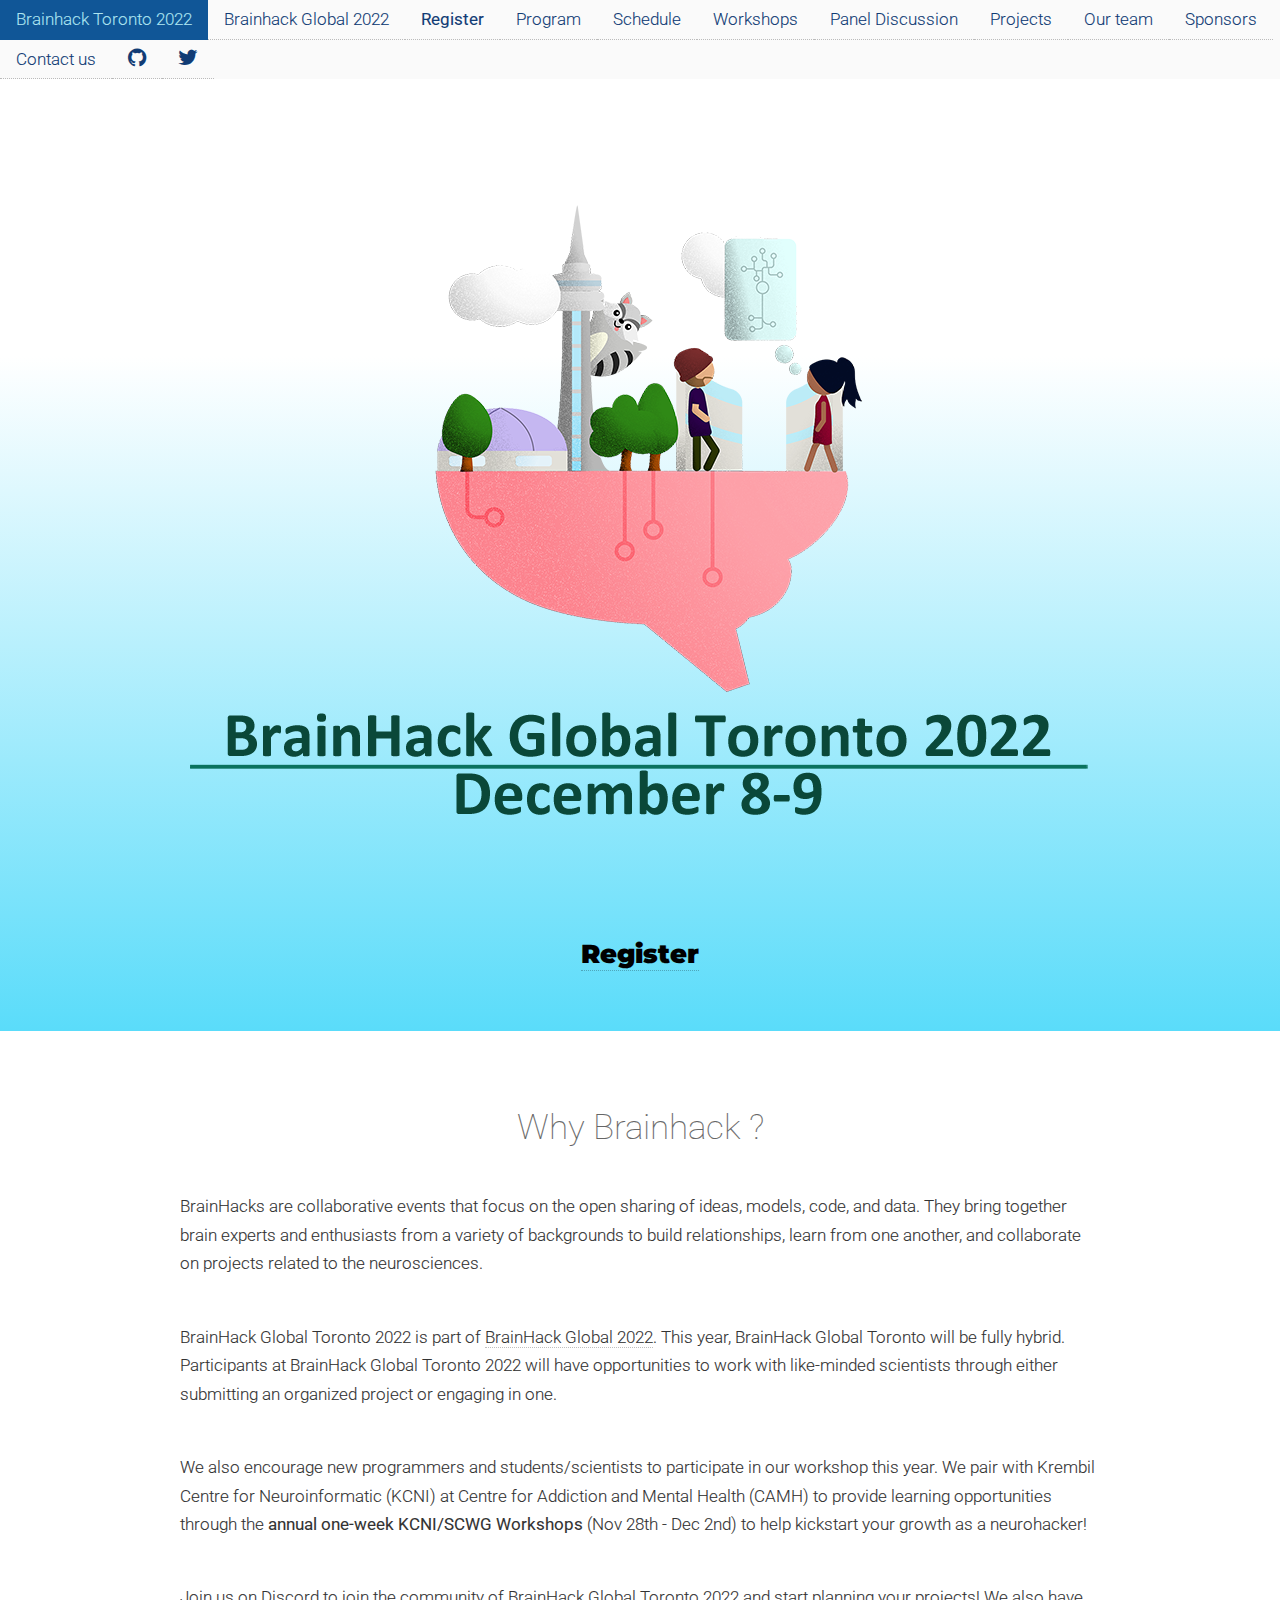
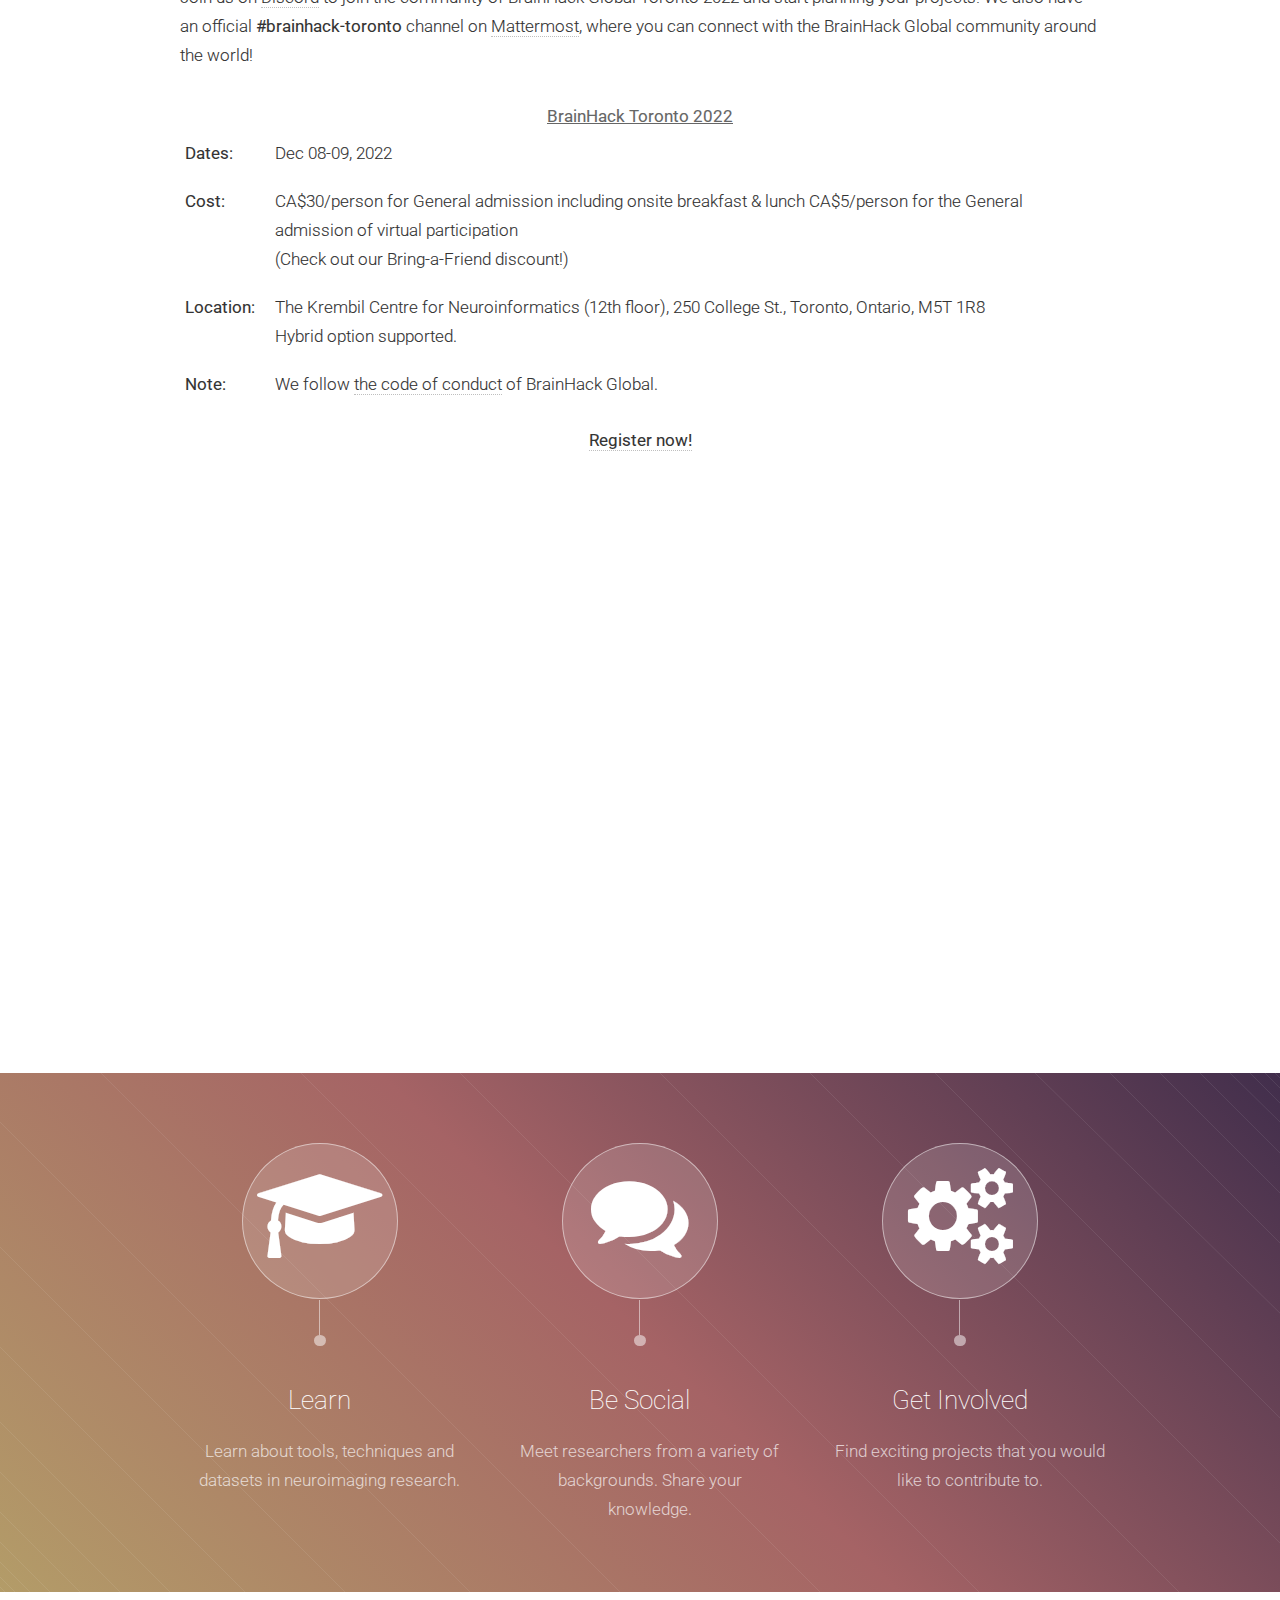
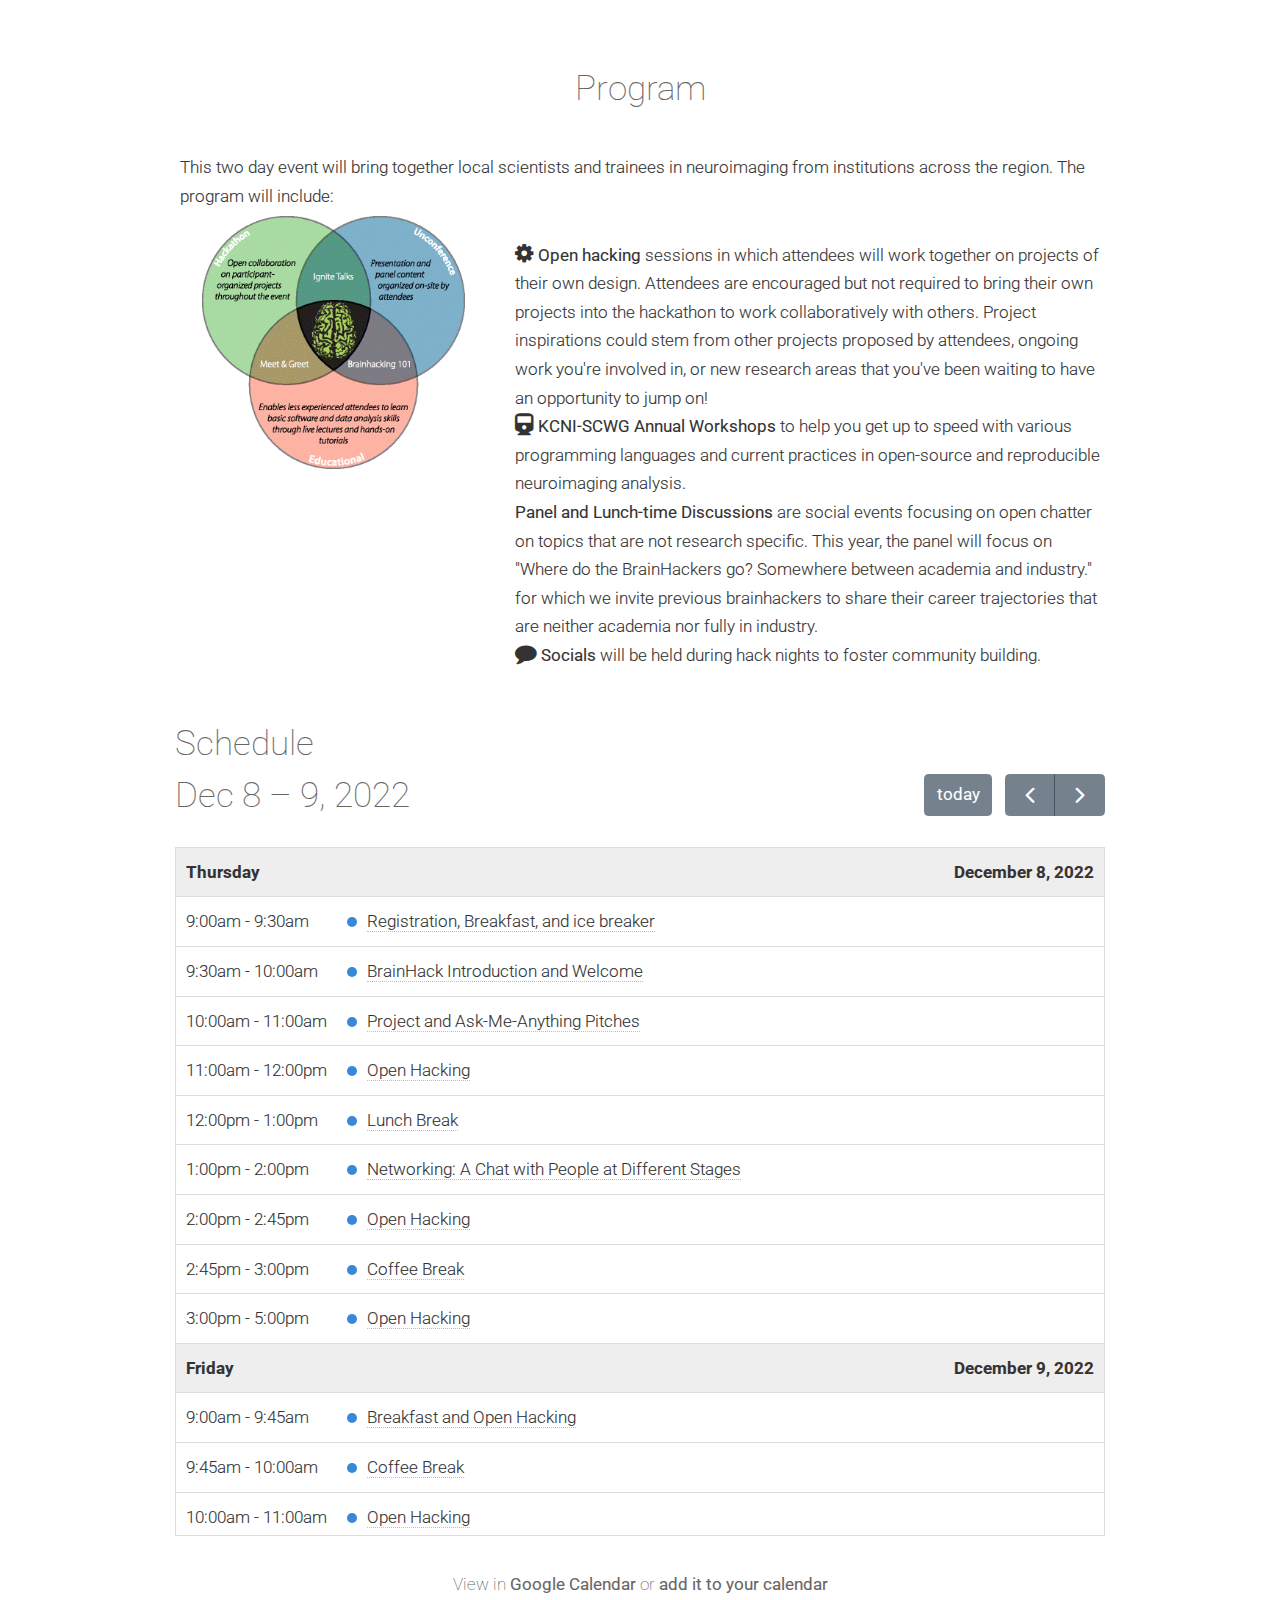
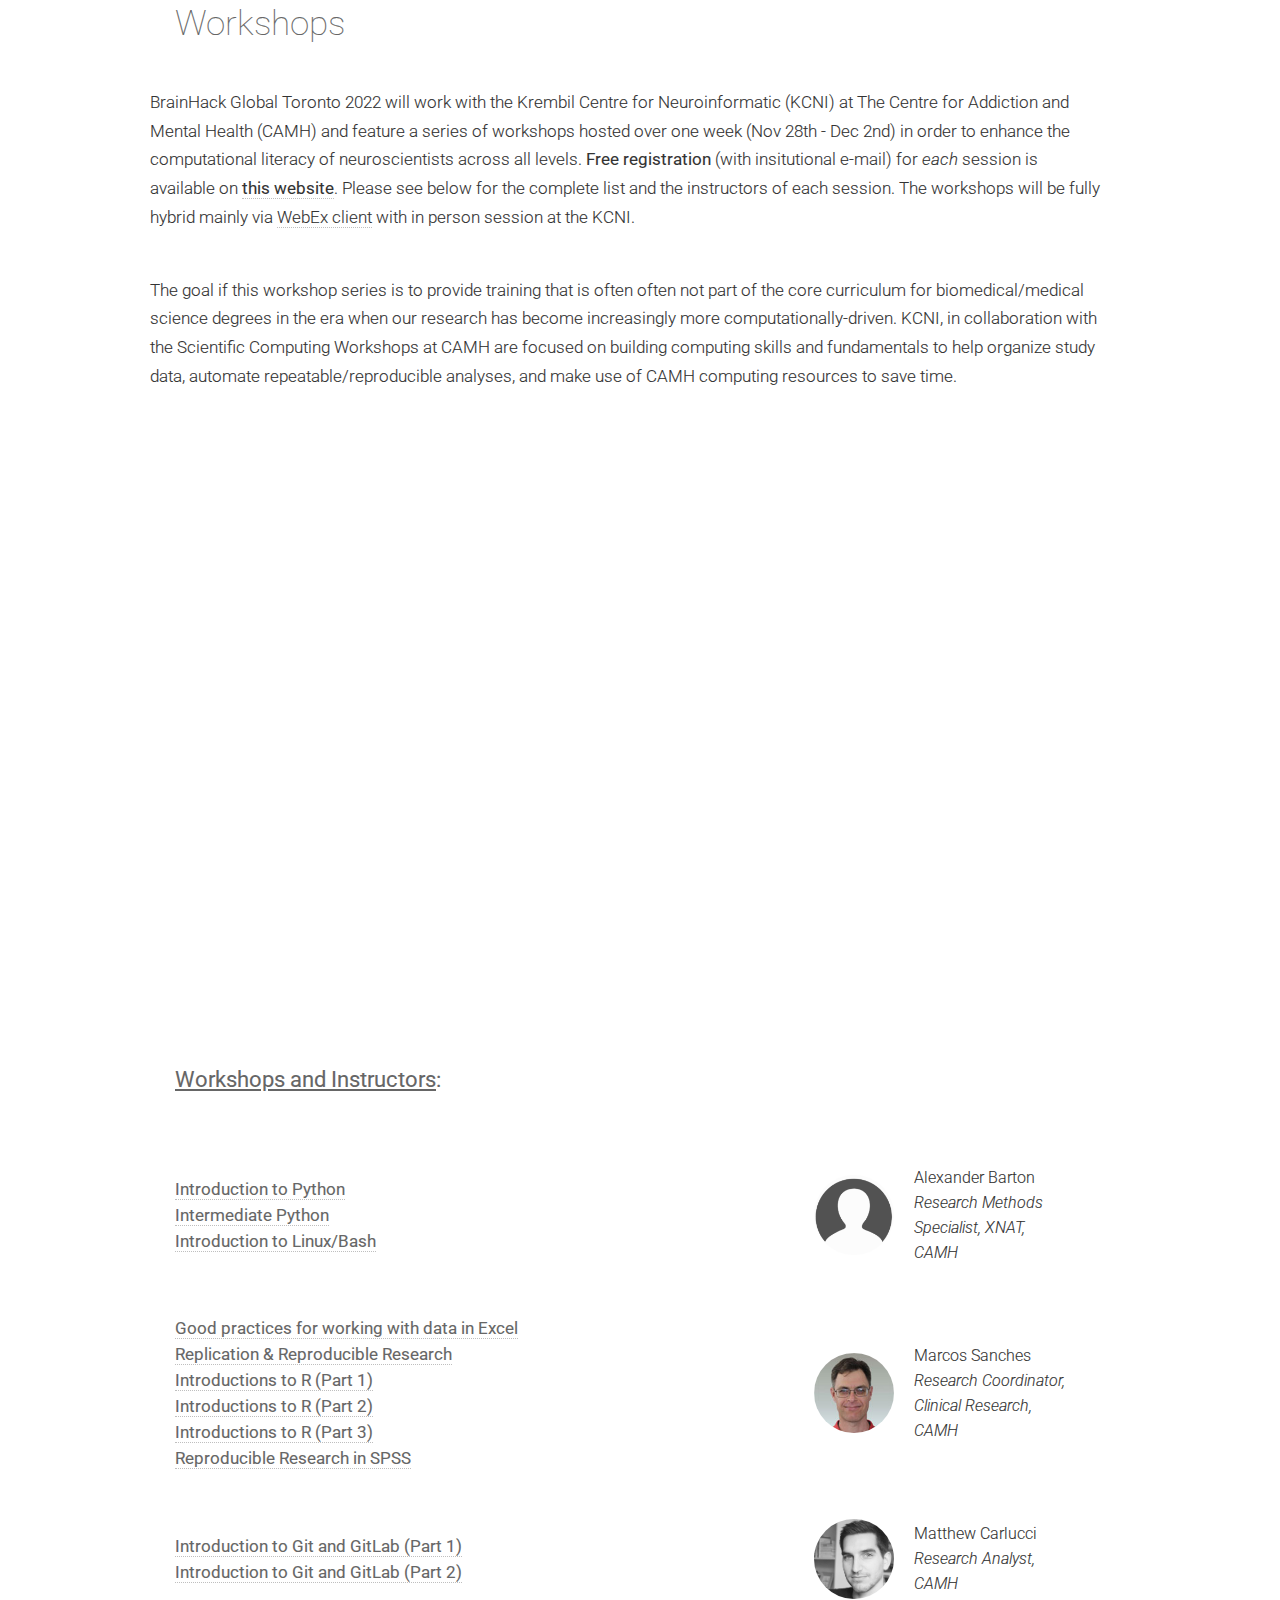
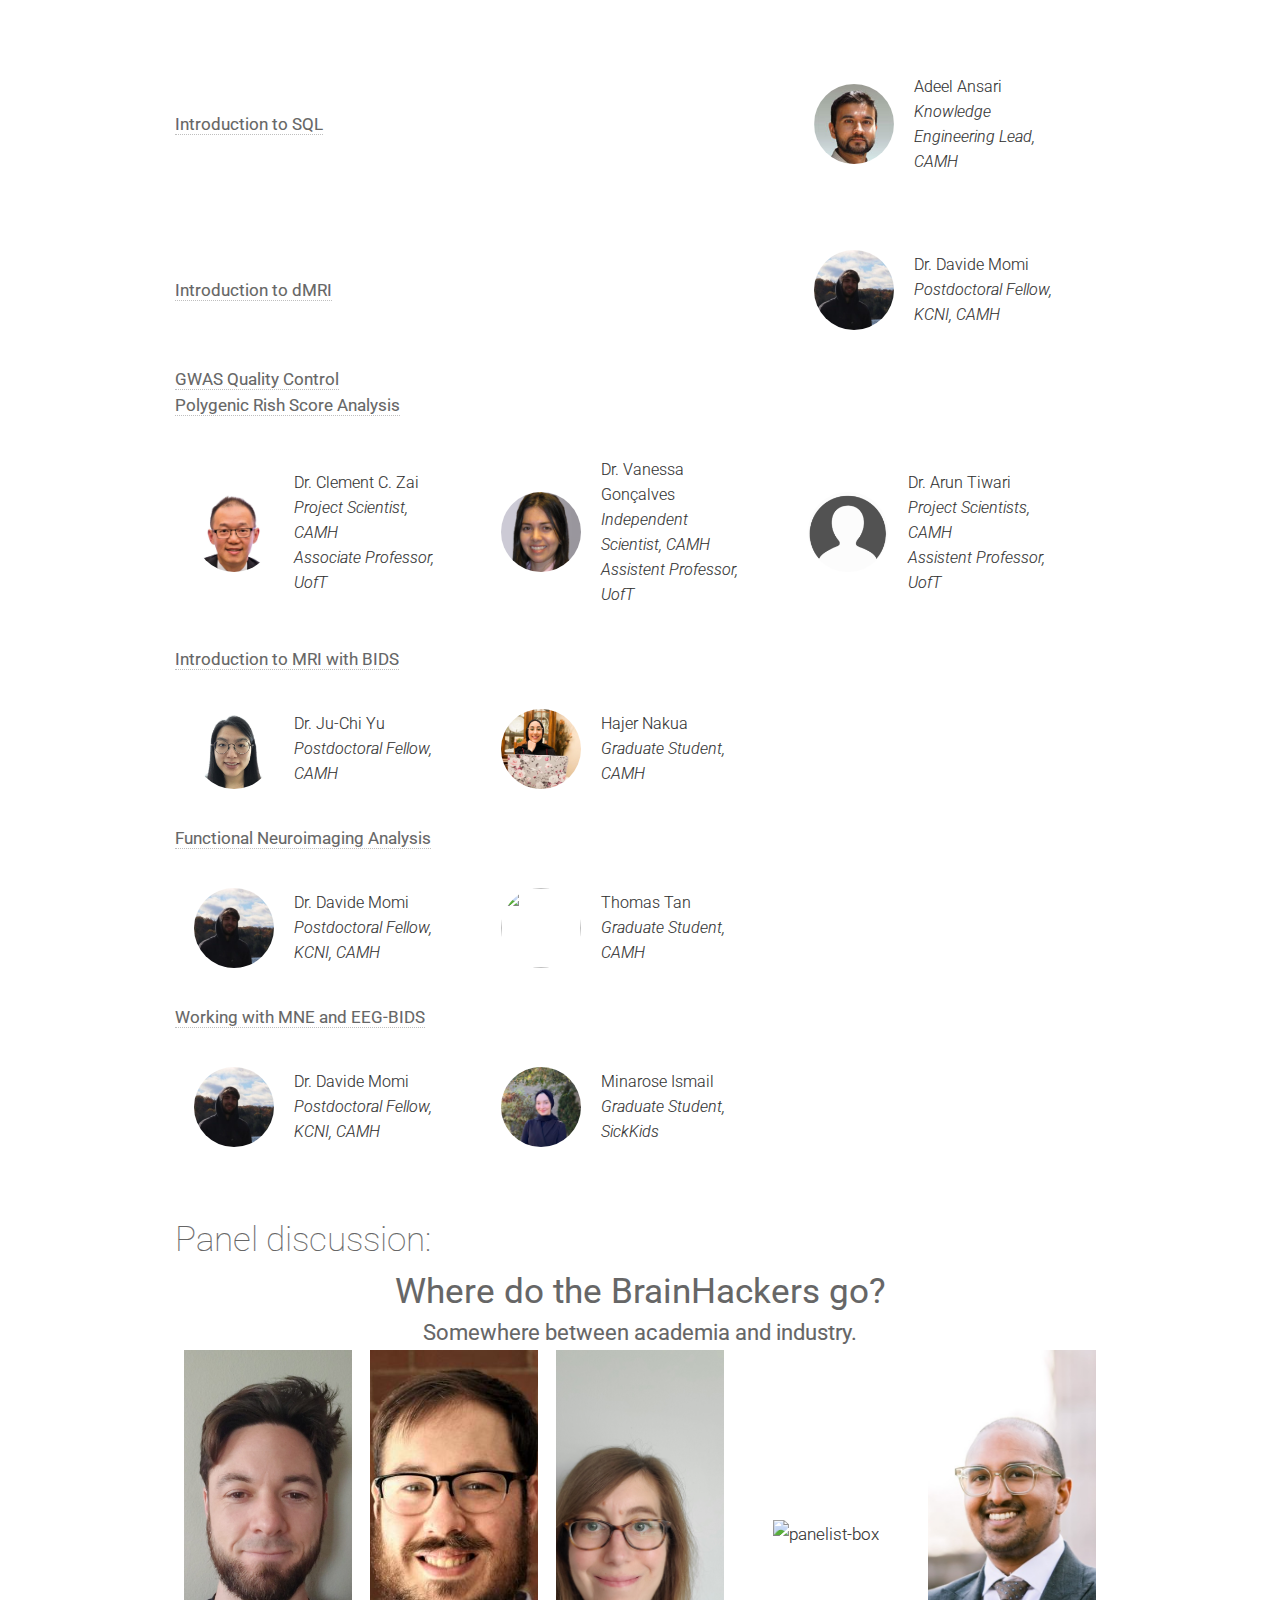
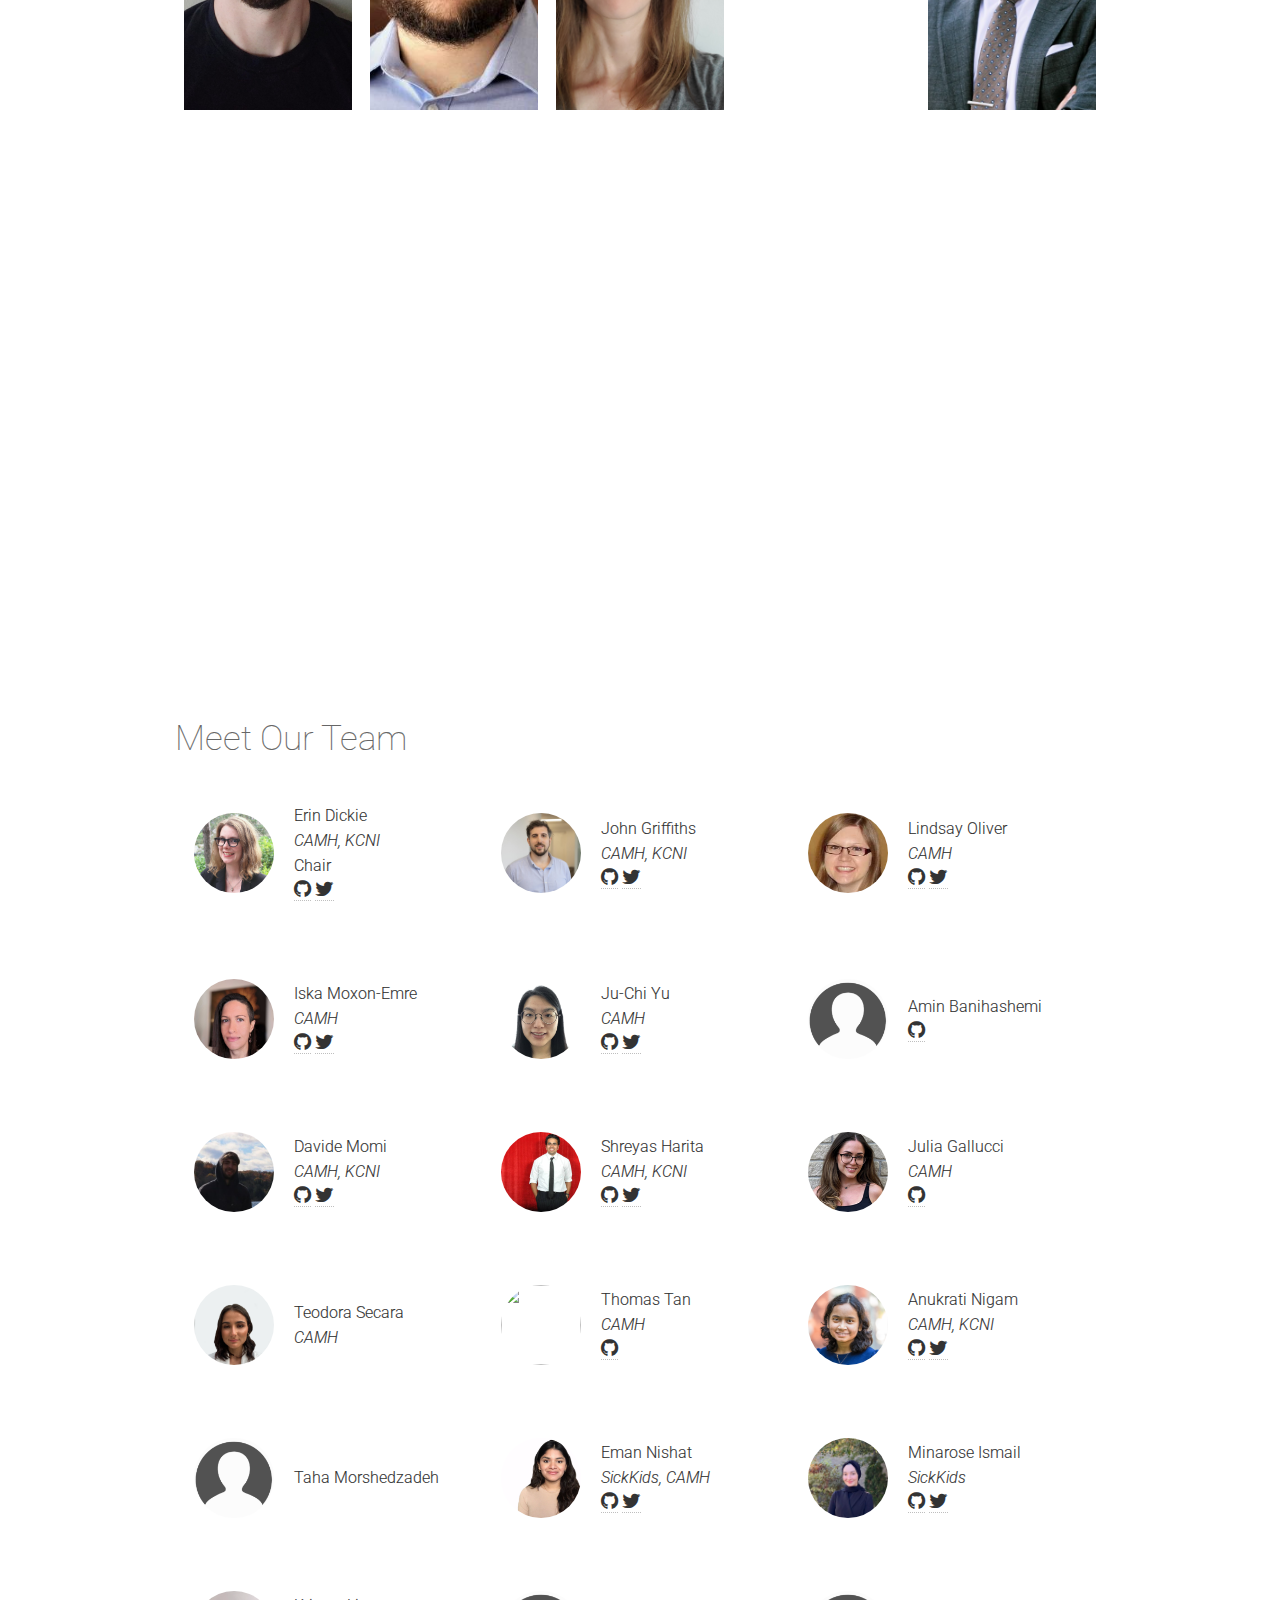
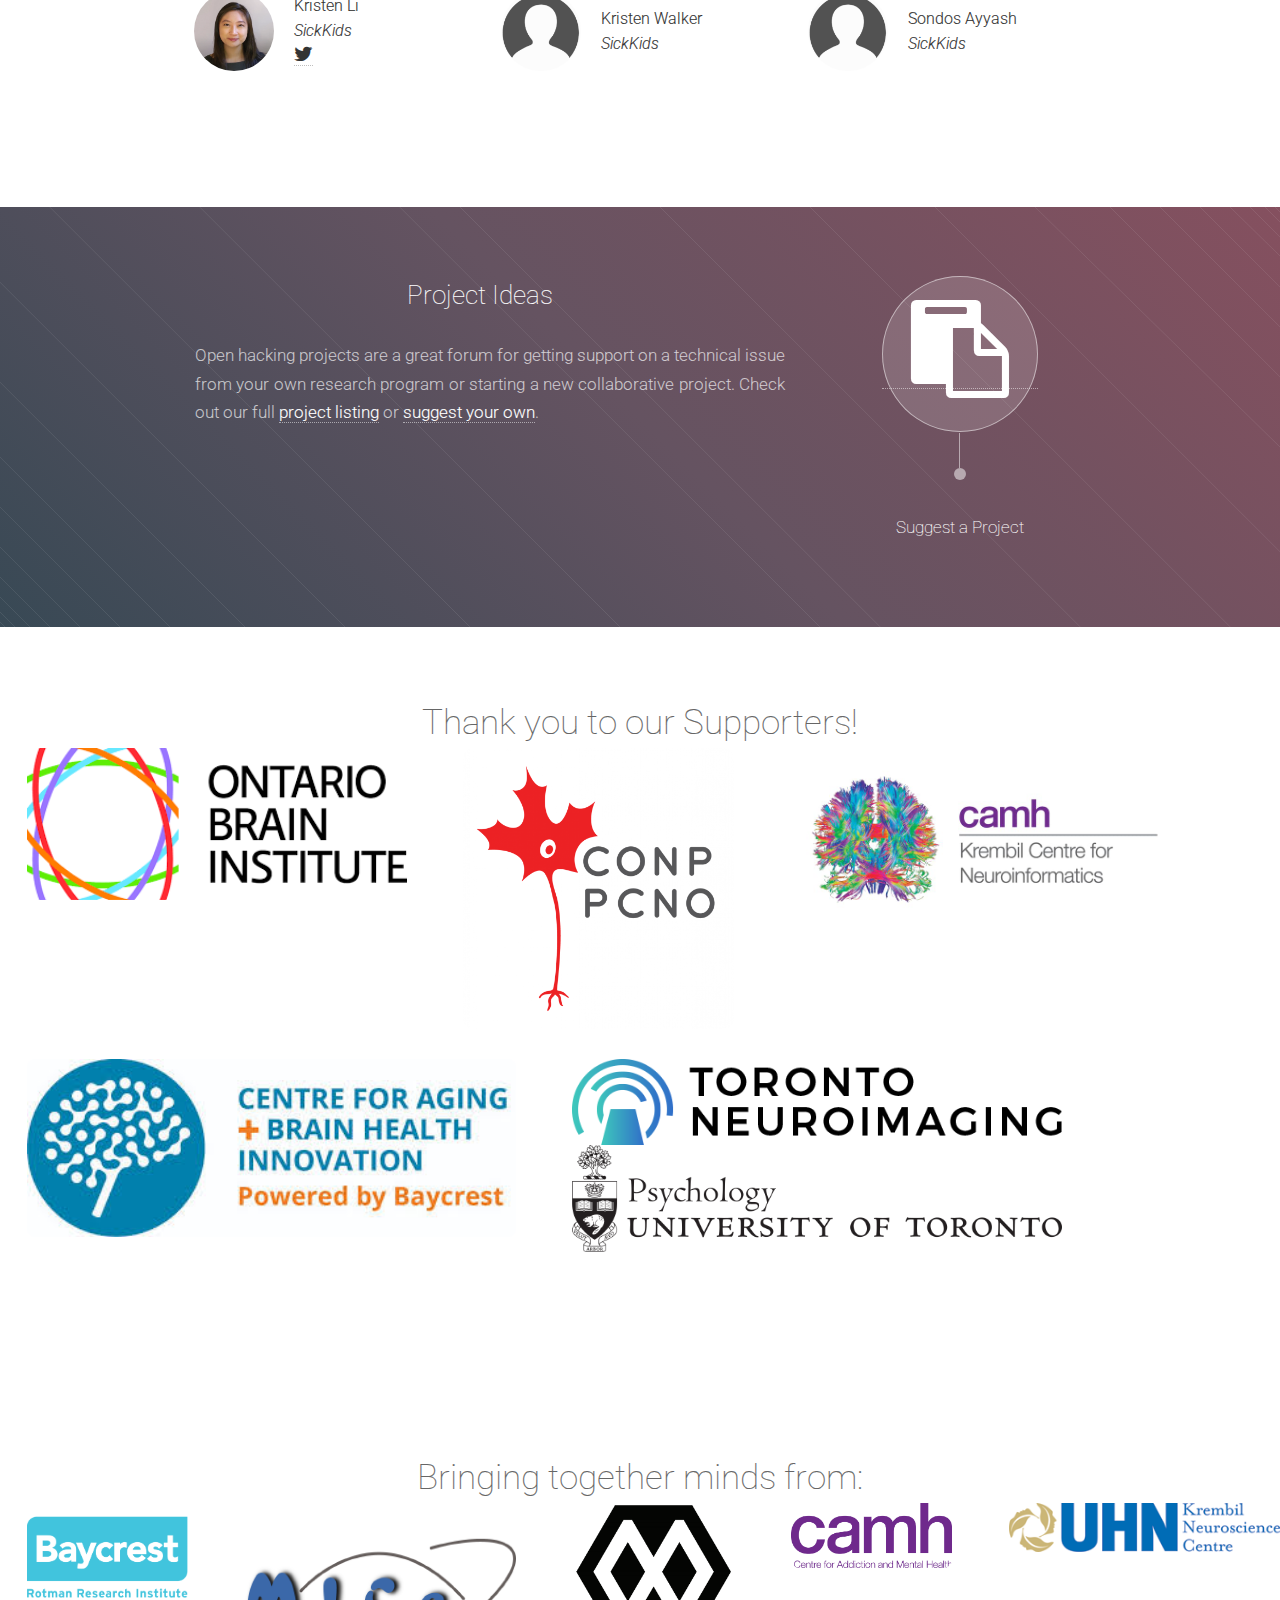
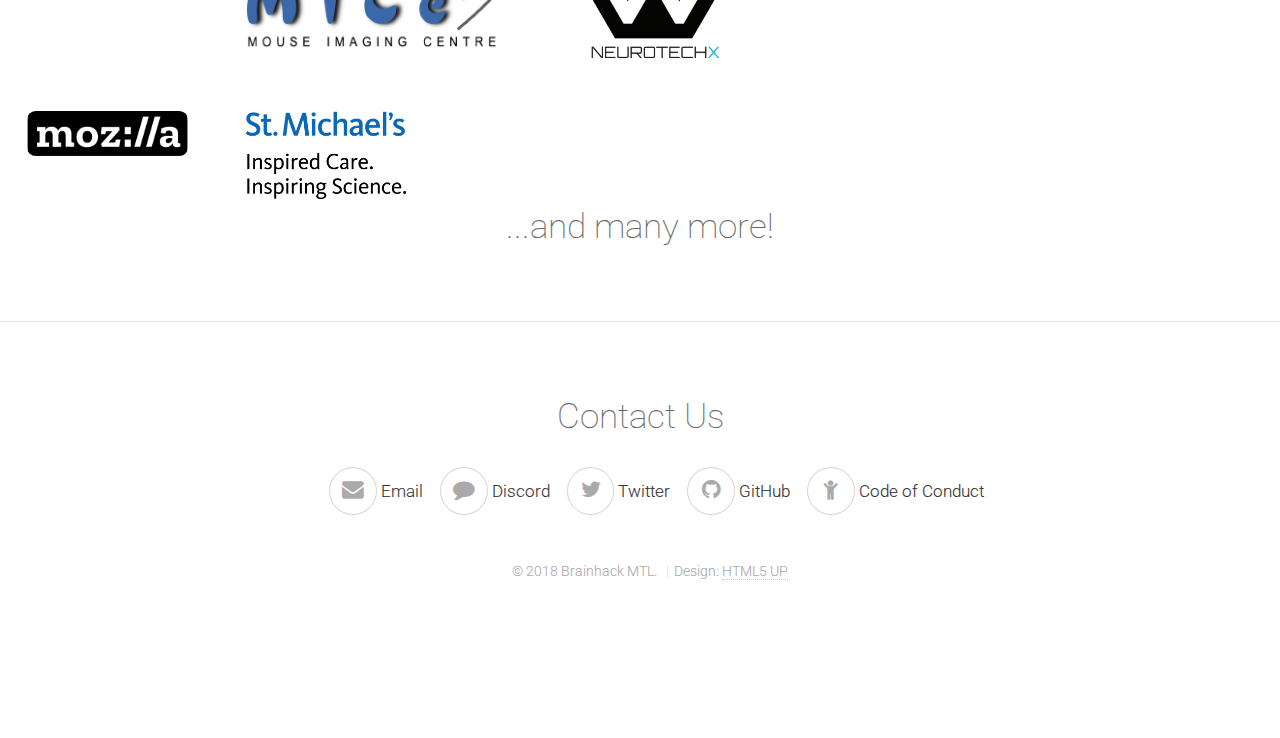
==== commit b9398700: "Fix layout" ====
--- a/index.html
+++ b/index.html
@@ -87,7 +87,7 @@
 
 	<!-- Header -->
 
-	<div class="header-logo">
+	<span class="header-logo">
 
 		<div align=center><img class="logo" src="./images/BrainHack/1x/coverArt2022@0.5x.png" alt="retro-brain-logo">
 		</div>
@@ -95,7 +95,7 @@
 				href="https://www.eventbrite.ca/e/brain-hack-global-toronto-2022-tickets-445326522617">Register</a>
 		</div>
 
-	</div>
+	</span>
 
 	<!-- First -->
 	<section id="info" class="main">
@@ -477,6 +477,7 @@
 									href="https://www.eventbrite.ca/e/introduction-to-mri-with-bids-tickets-445530592997?aff=odcleoeventsincollection"><b>Introduction
 										to MRI with BIDS</b></a></h4>
 						</div>
+						<div class="6u 12u(narrow)"></div>
 						<div class="flex-workshopfullitem">
 							<img src="./images/committee/Ju-Chi.jpg">
 							<div class="description-text">
@@ -497,6 +498,7 @@
 									href="https://www.eventbrite.ca/e/functional-neuroimaging-analysis-tickets-445535828657?aff=odcleoeventsincollection"><b>Functional
 										Neuroimaging Analysis</b></a></h4>
 						</div>
+						<div class="6u 12u(narrow)"></div>
 						<div class="flex-workshopfullitem">
 							<img src="./images/committee/Davide.png">
 							<div class="description-text">
@@ -517,6 +519,7 @@
 									href="https://www.eventbrite.ca/e/working-with-mne-and-eeg-bids-tickets-449616704667?aff=odcleoeventsincollection"><b>Working
 										with MNE and EEG-BIDS</b></a></h4>
 						</div>
+						<div class="6u 12u(narrow)"></div>
 						<div class="flex-workshopfullitem">
 							<img src="./images/committee/Davide.png">
 							<div class="description-text">
--- a/assets/css/index.css
+++ b/assets/css/index.css
@@ -26,9 +26,33 @@
 	flex-basis: 45rem;
 	min-width: 45rem;
 	height: auto;
-	align-self:center
-}
-
+	align-self:center;
+}
+
+@media screen and (max-width: 800px) {
+	.header-logo {
+		background: rgb(255,255,255);
+		background: linear-gradient(rgba(255,255,255,1) 25%, rgba(90,220,250,1) 100%);
+		height: auto;
+		display:flex;
+		overflow: auto;
+		flex-direction: column;
+		justify-content: space-around;
+		align-items: center;
+		/* flex-wrap:wrap; */
+		font-size: 1em;
+		margin-top: 3em;
+	}
+	.logo {
+		display: block;
+		width: 100%;
+		min-width: auto;
+		flex-basis: auto;
+		height: auto;
+		align-self:center;
+		margin-bottom: 3em;
+	}
+}
 .logo-text{
 	align-self:center;
 }
@@ -210,6 +234,7 @@
 @media (max-width: 800px) {
 	.flex-item {
 		display:block;
+		width: auto;
 		align-items: center;	
 		flex-basis: 30%;
 		line-height: 25px;
@@ -280,7 +305,7 @@
 .flex-workshopfullitem {
 	display:flex;
 	align-items: center;		
-	flex-basis: 100%;
+	flex-basis: 30%;
 	line-height: 25px;
 	margin: 14px;
 	padding: 5px;
@@ -434,27 +459,27 @@
 		height:50vh;
 		margin-top: 3em;
 		margin-bottom: 50vh;
-		font-size: medium
+		font-size: small
 	}
 	
 	#career-person {
 		transition: 1s color;
 		color: #000000;
-		font-size: x-medium;
+		font-size: medium;
 		font-weight: bold;
 	}
 
 	#career-job {
 		transition: 1s color;
 		color: #000000;
-		font-size: x-medium;
+		font-size: medium;
 		font-style: italic;
 	}
 
 	#career-bio {
 		transition: 1s color;
 		color: #000000;
-		font-size: small;
+		font-size: x-small;
 	}
 }
 
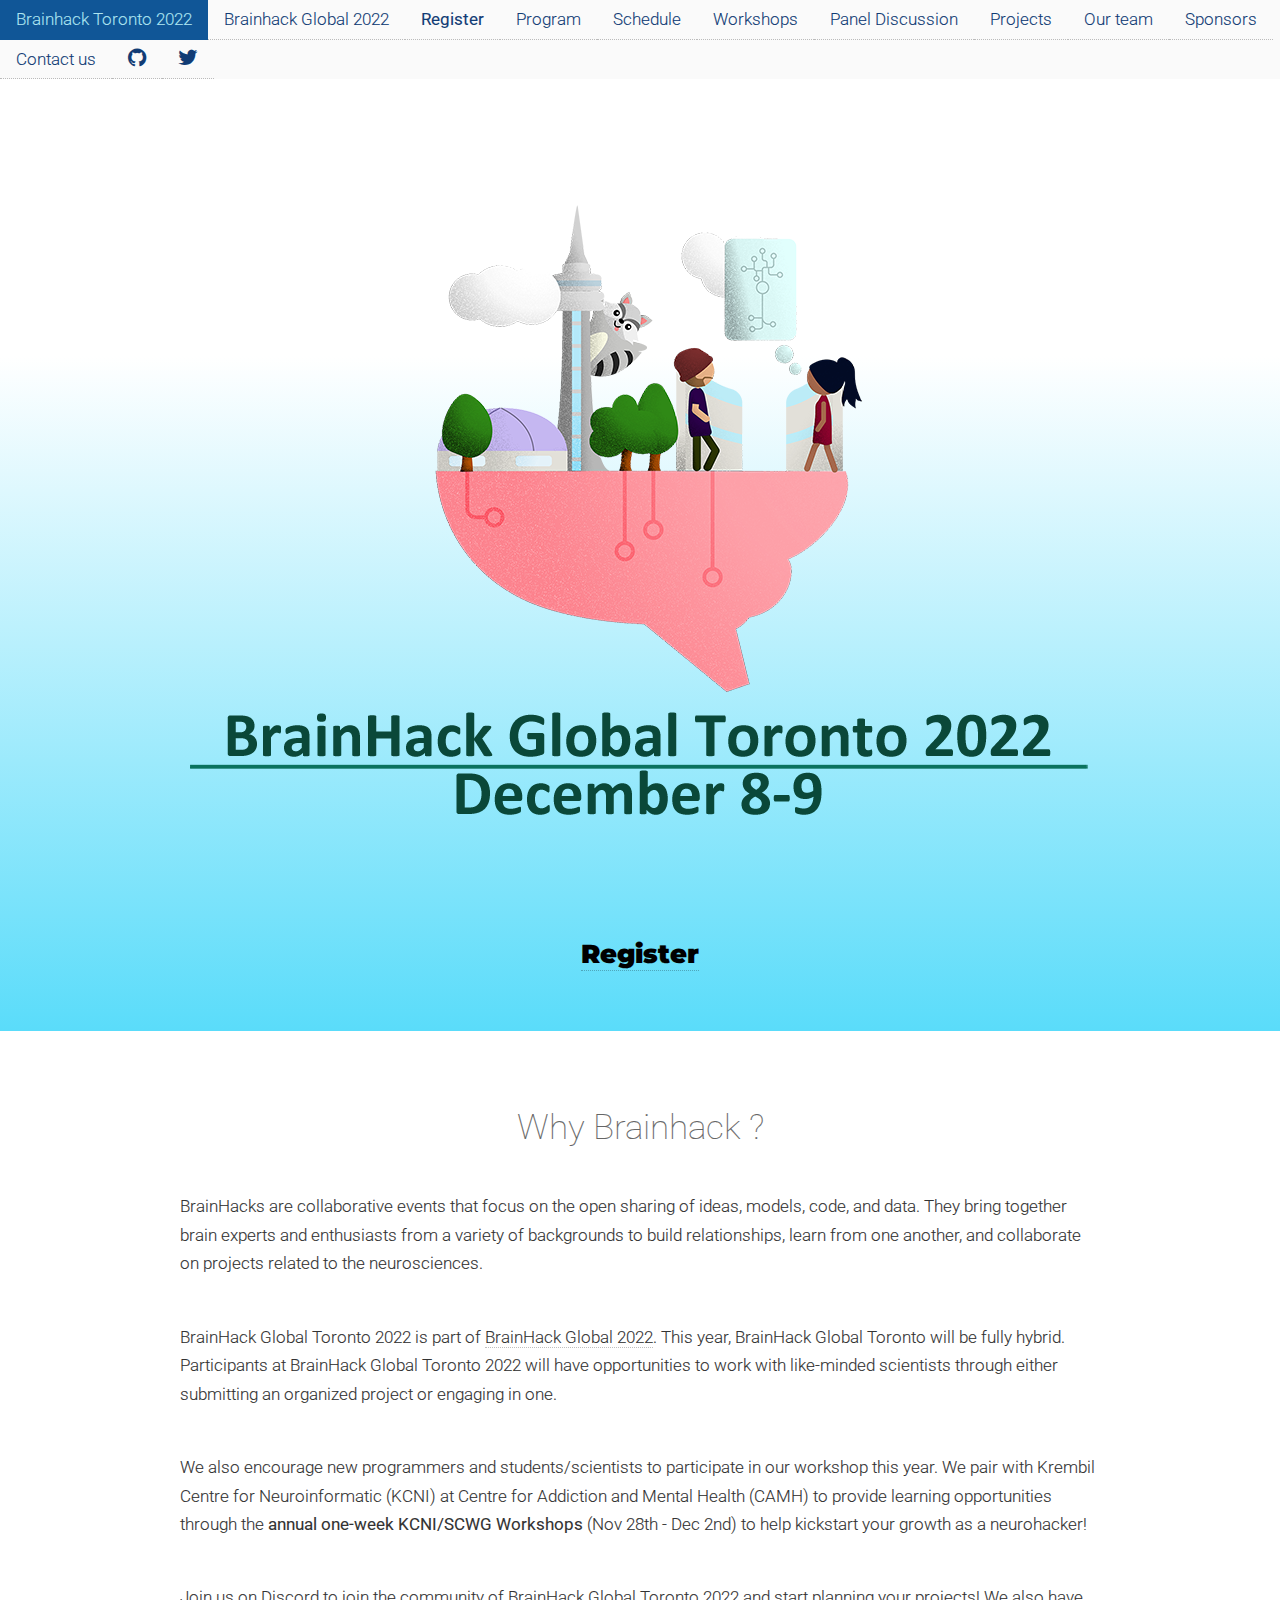
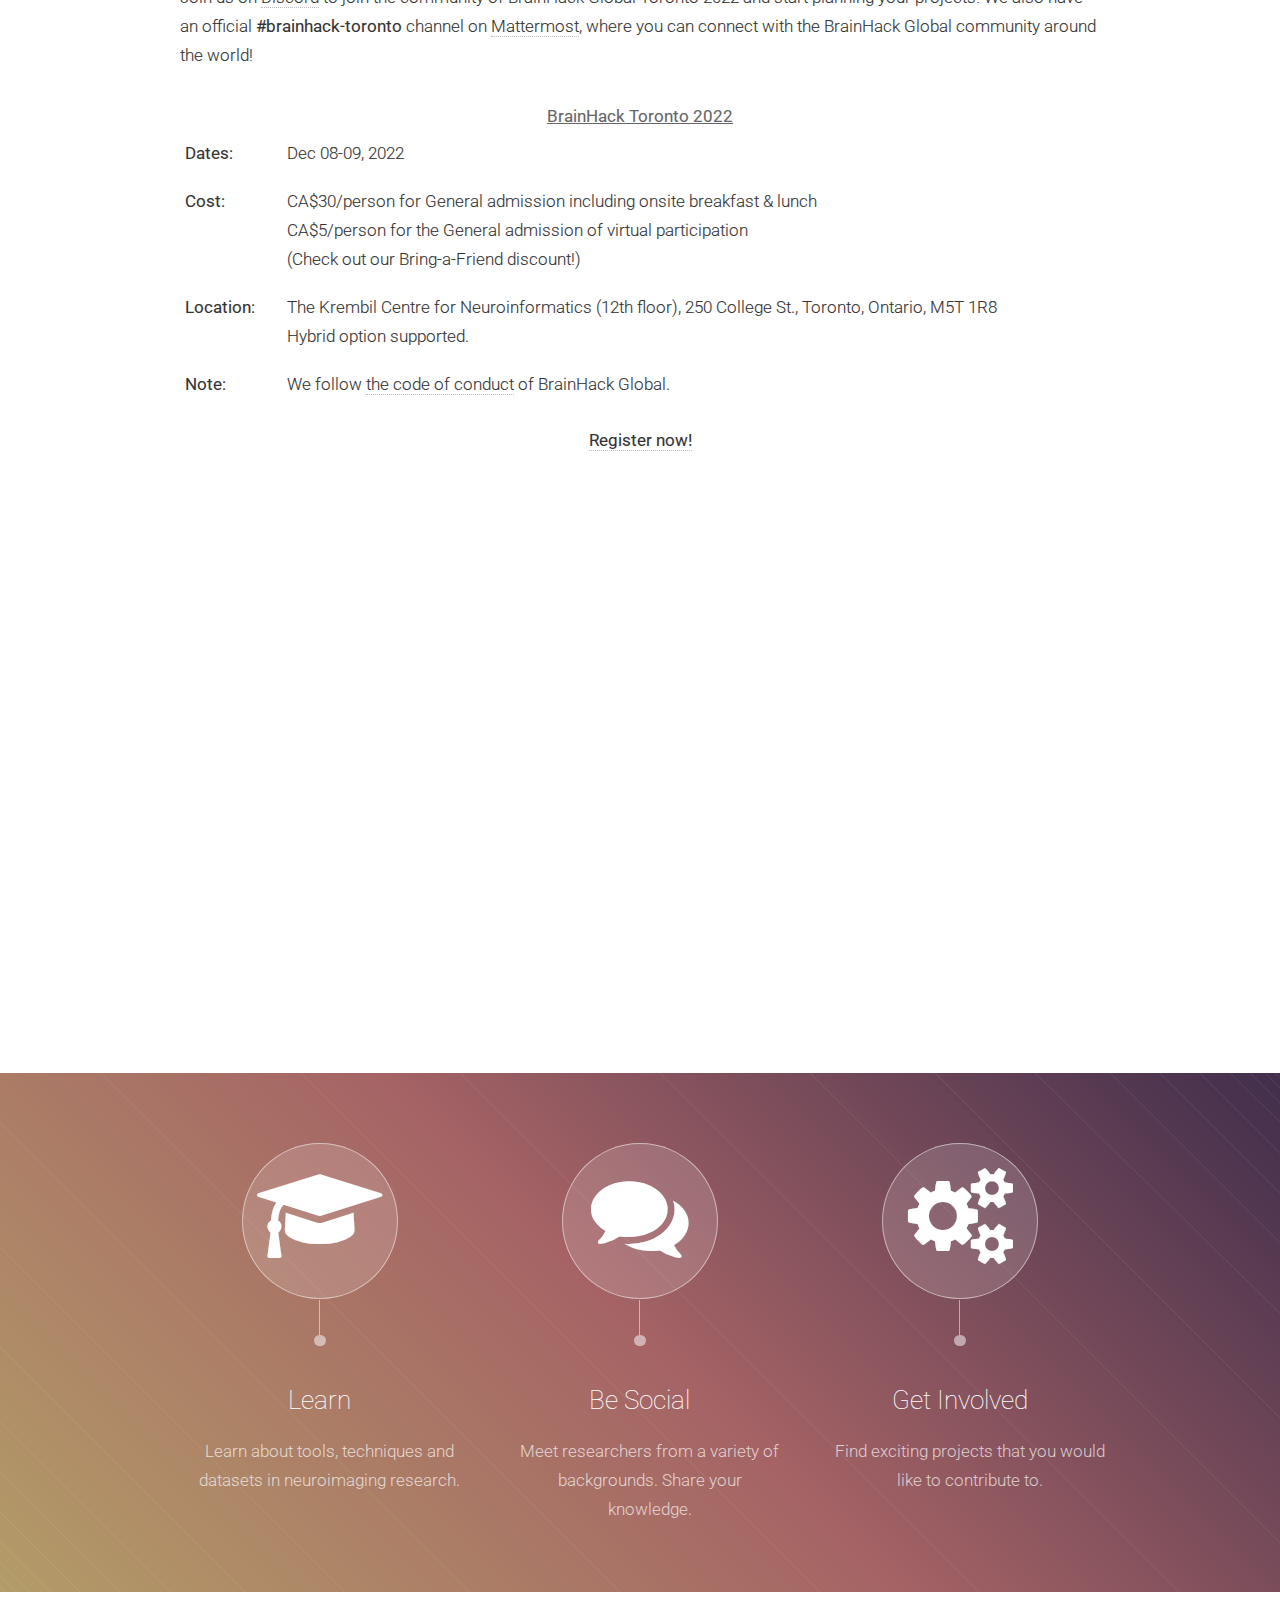
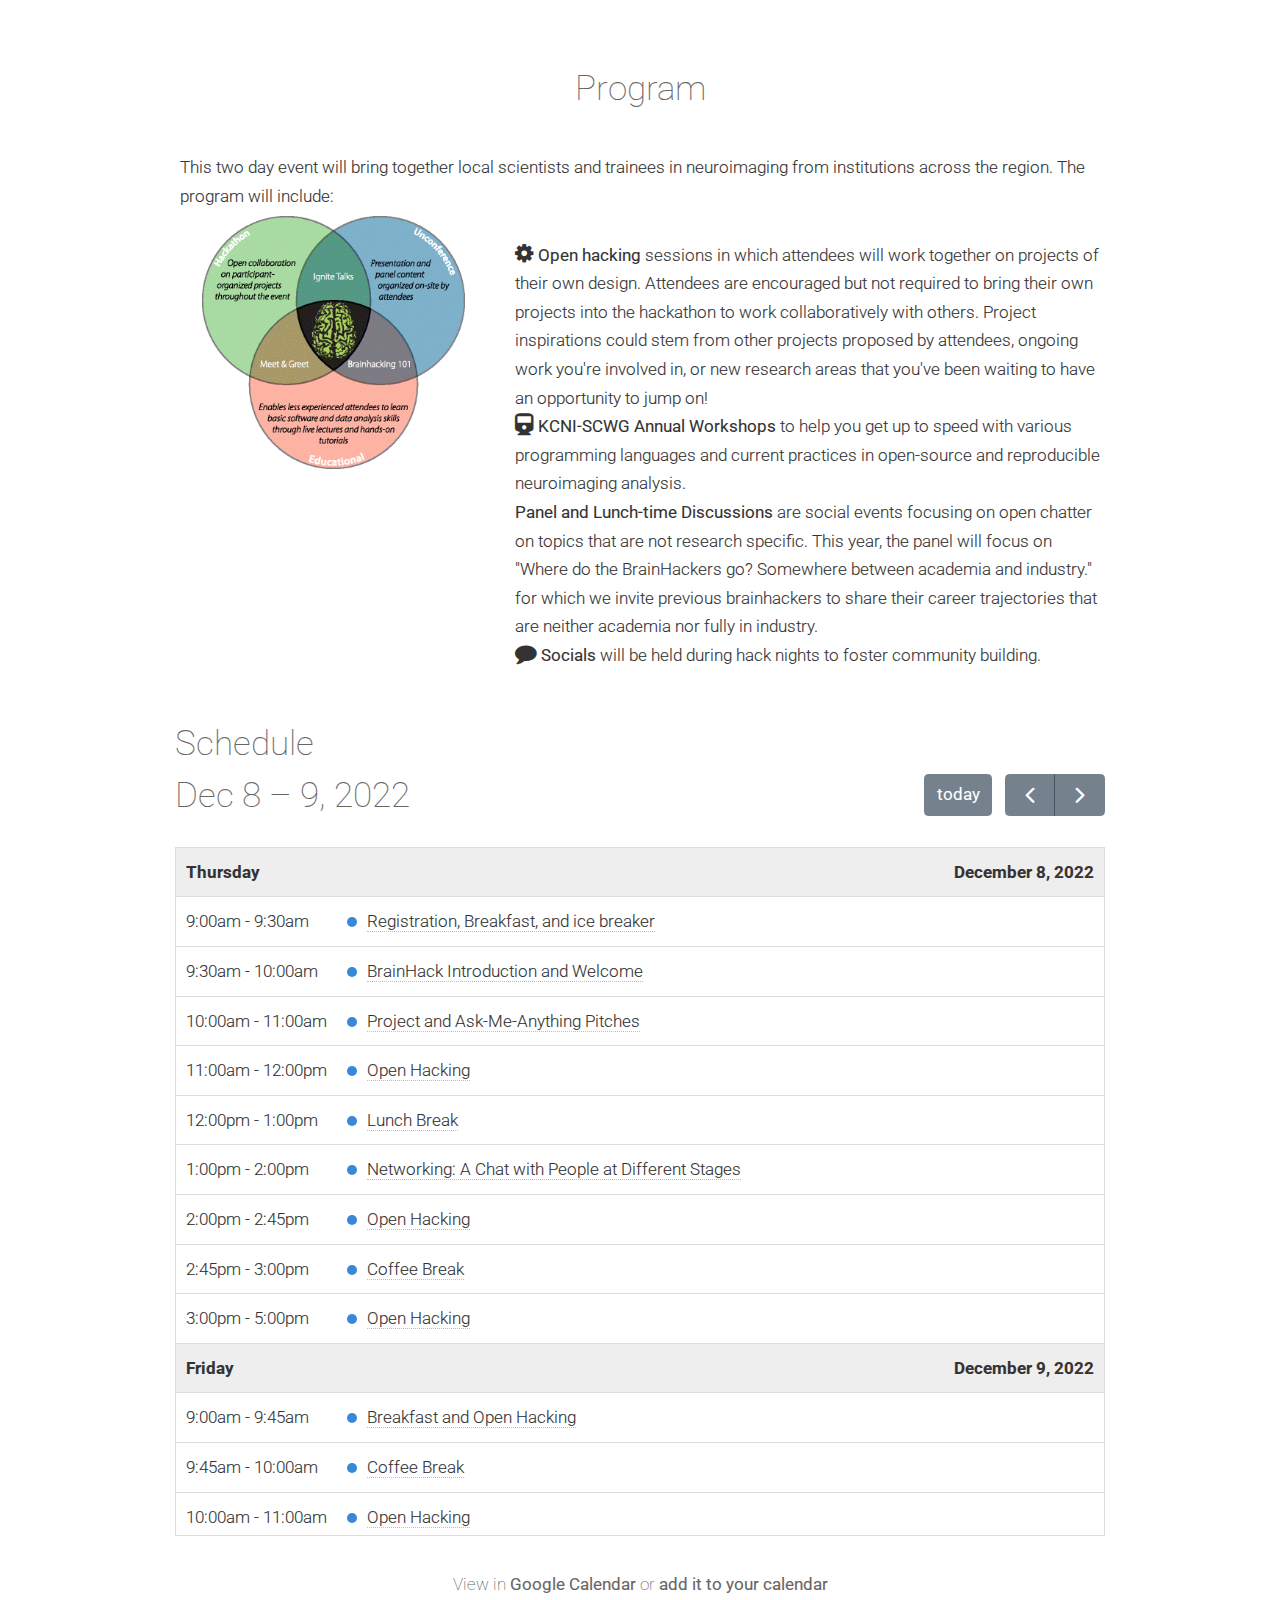
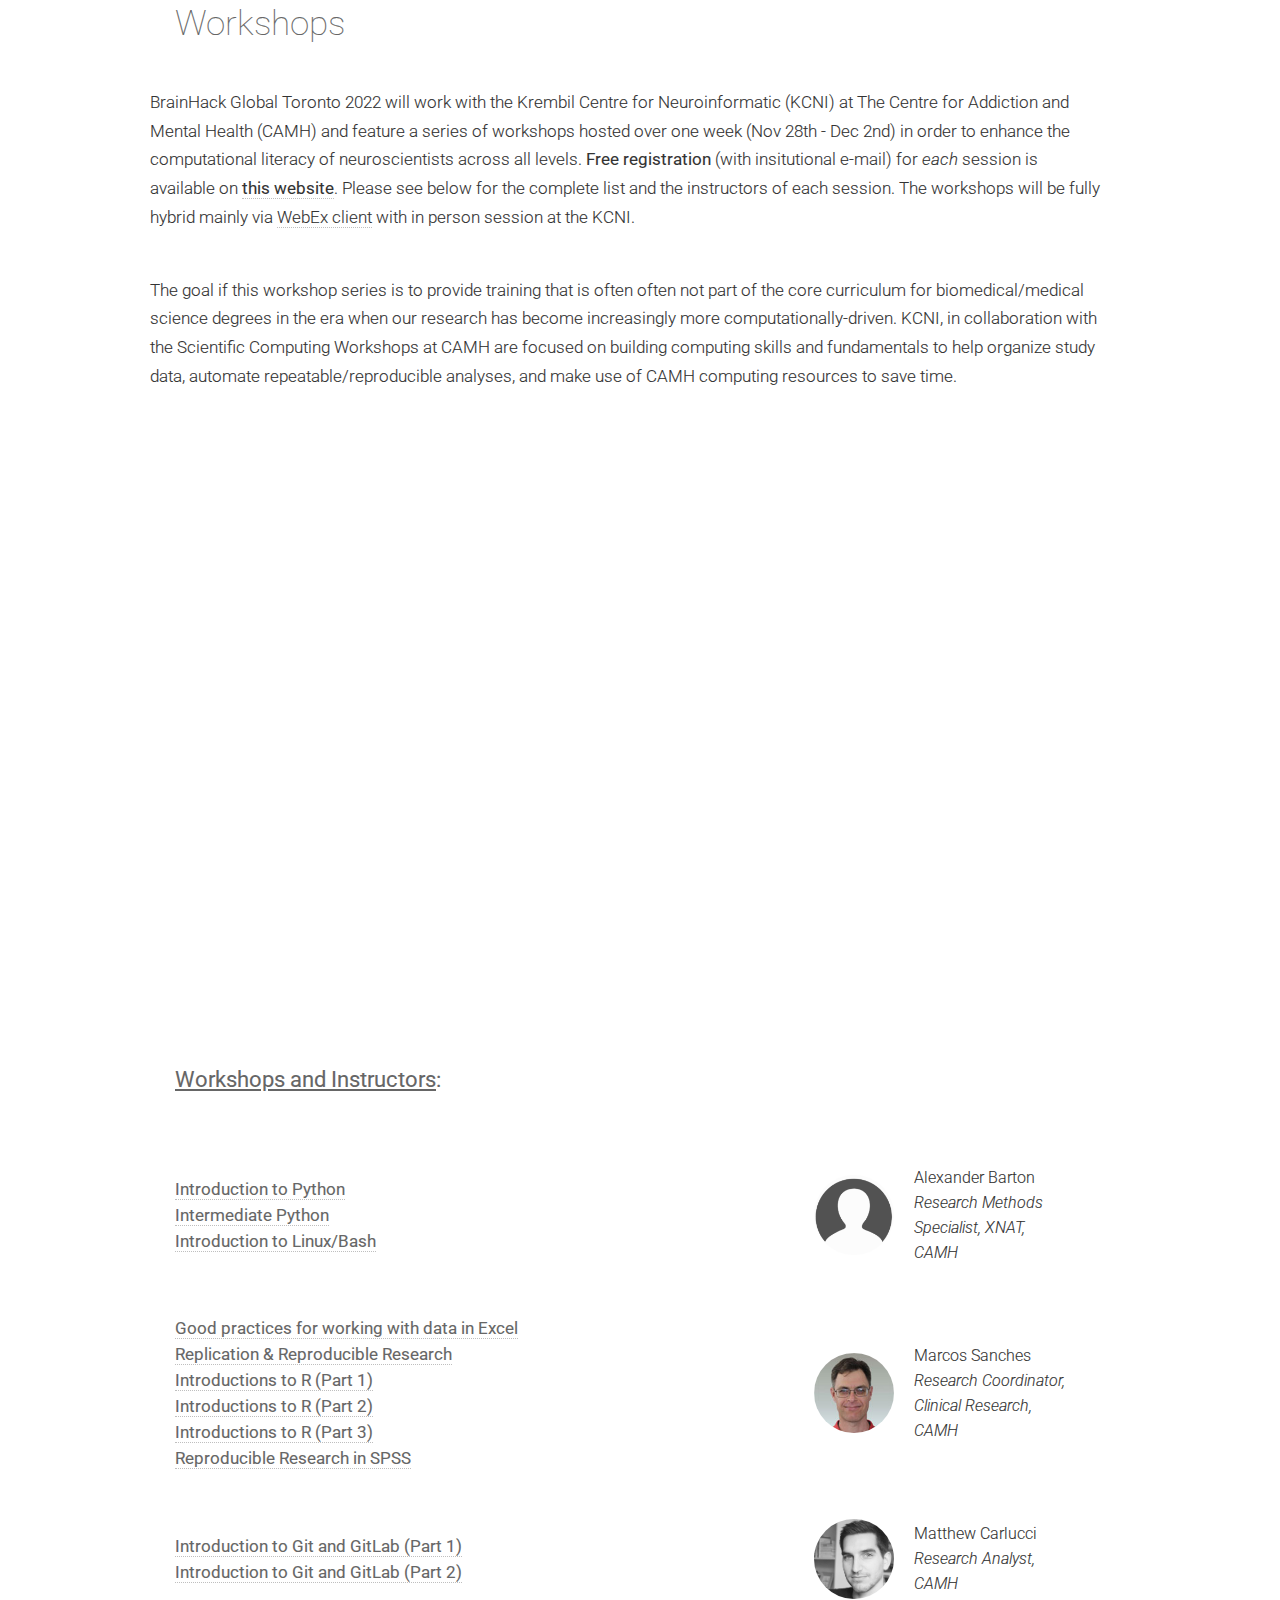
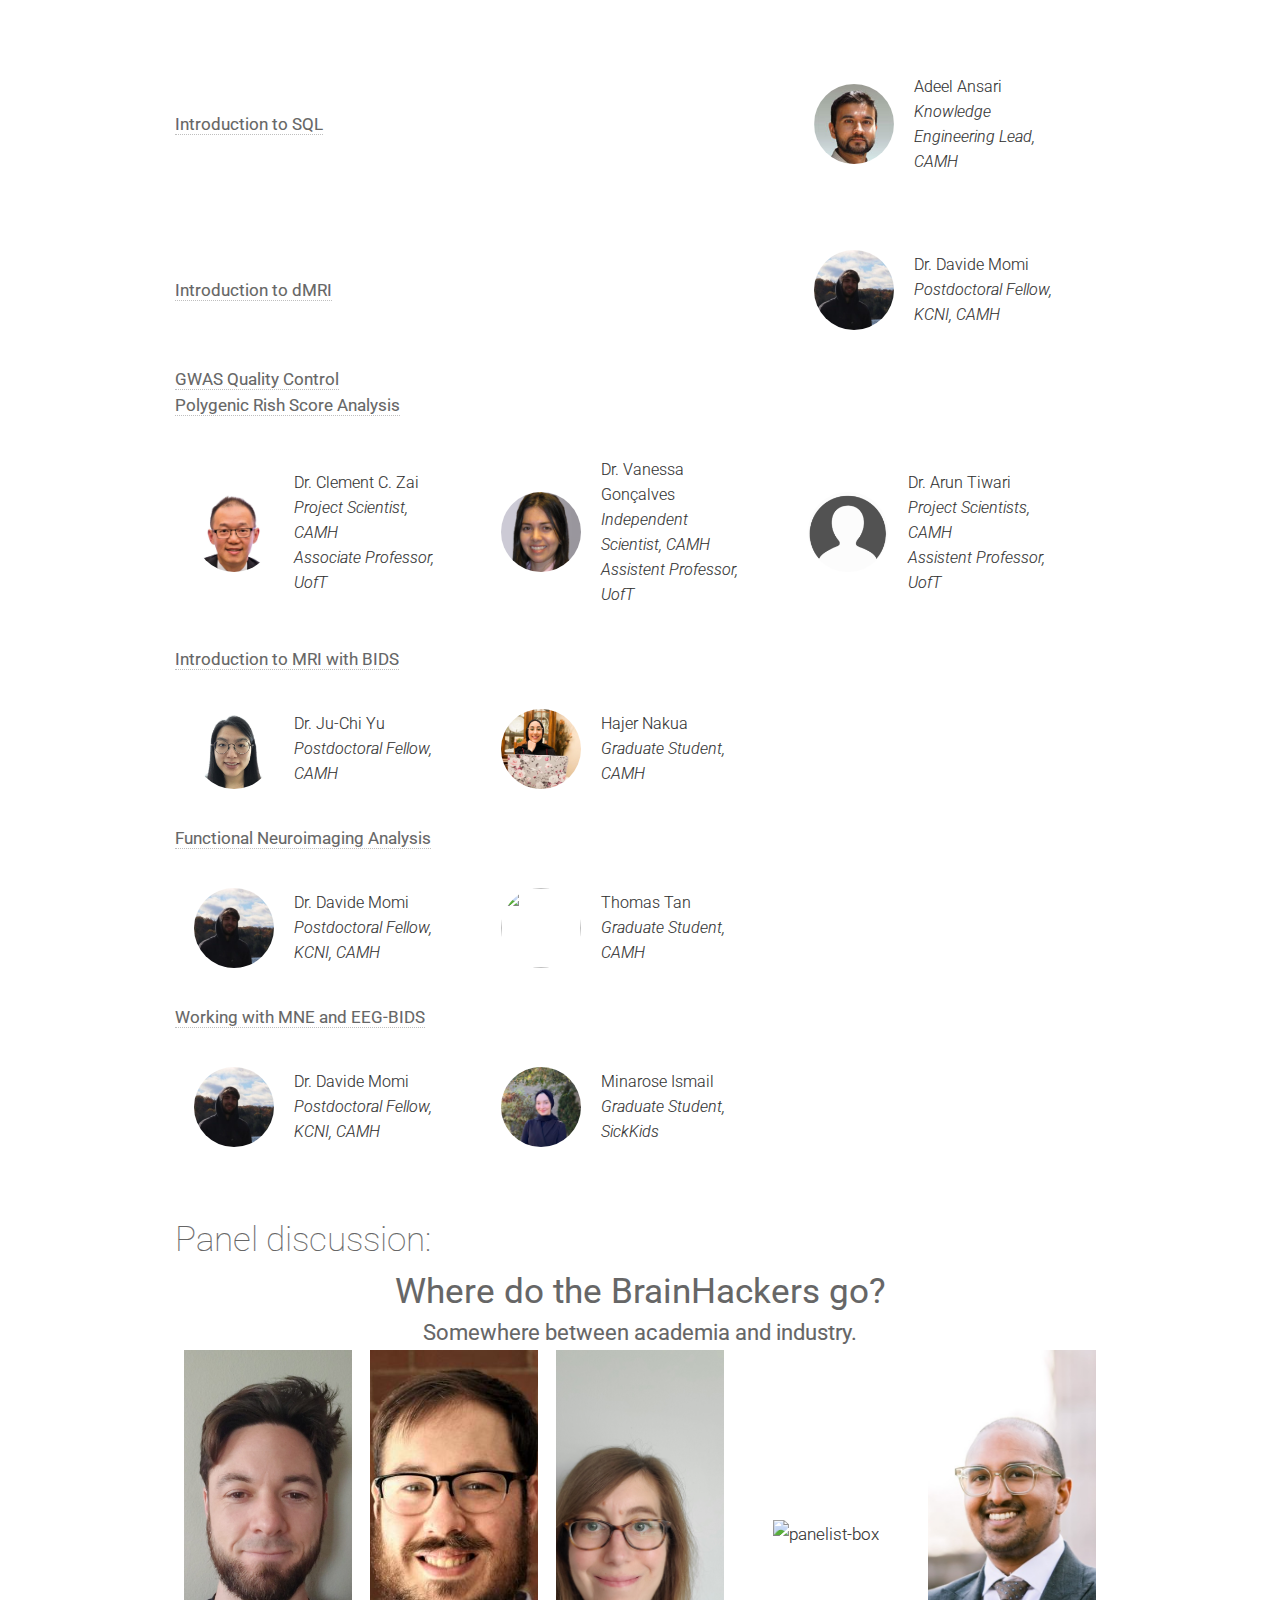
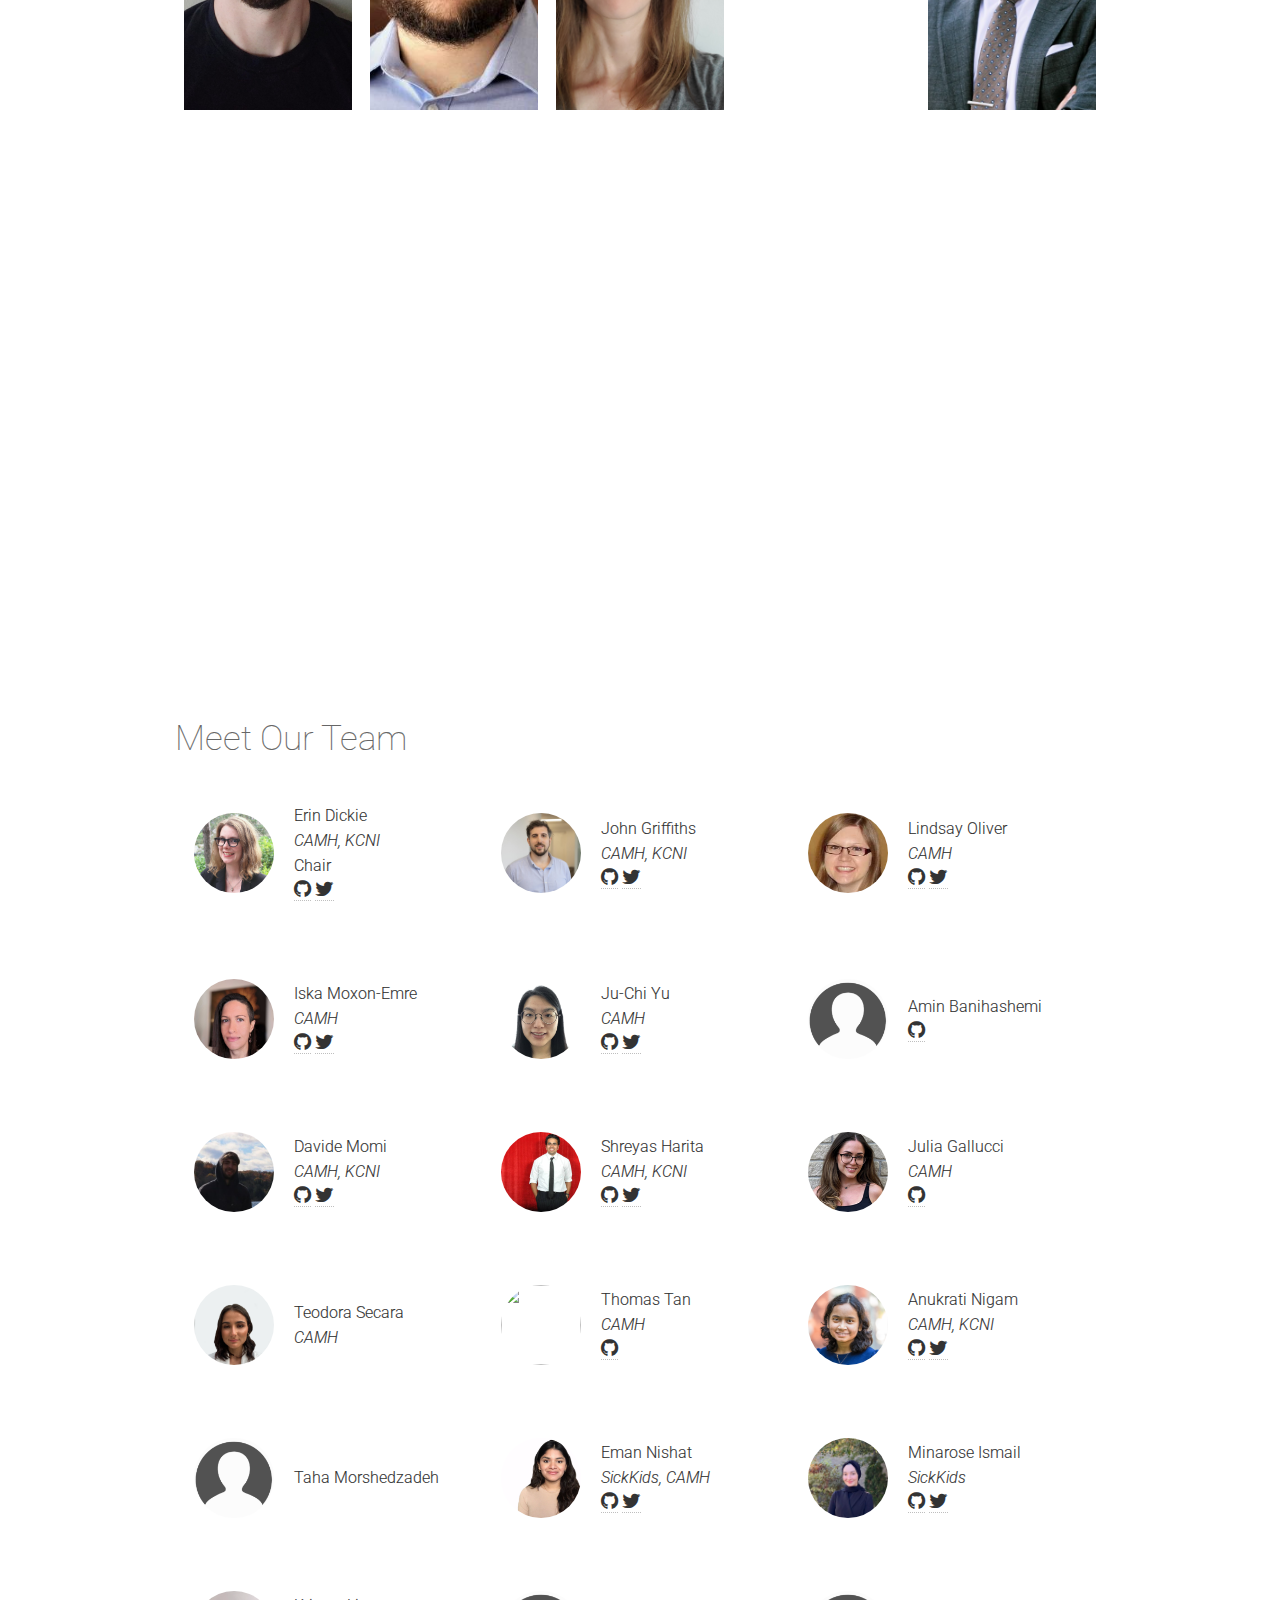
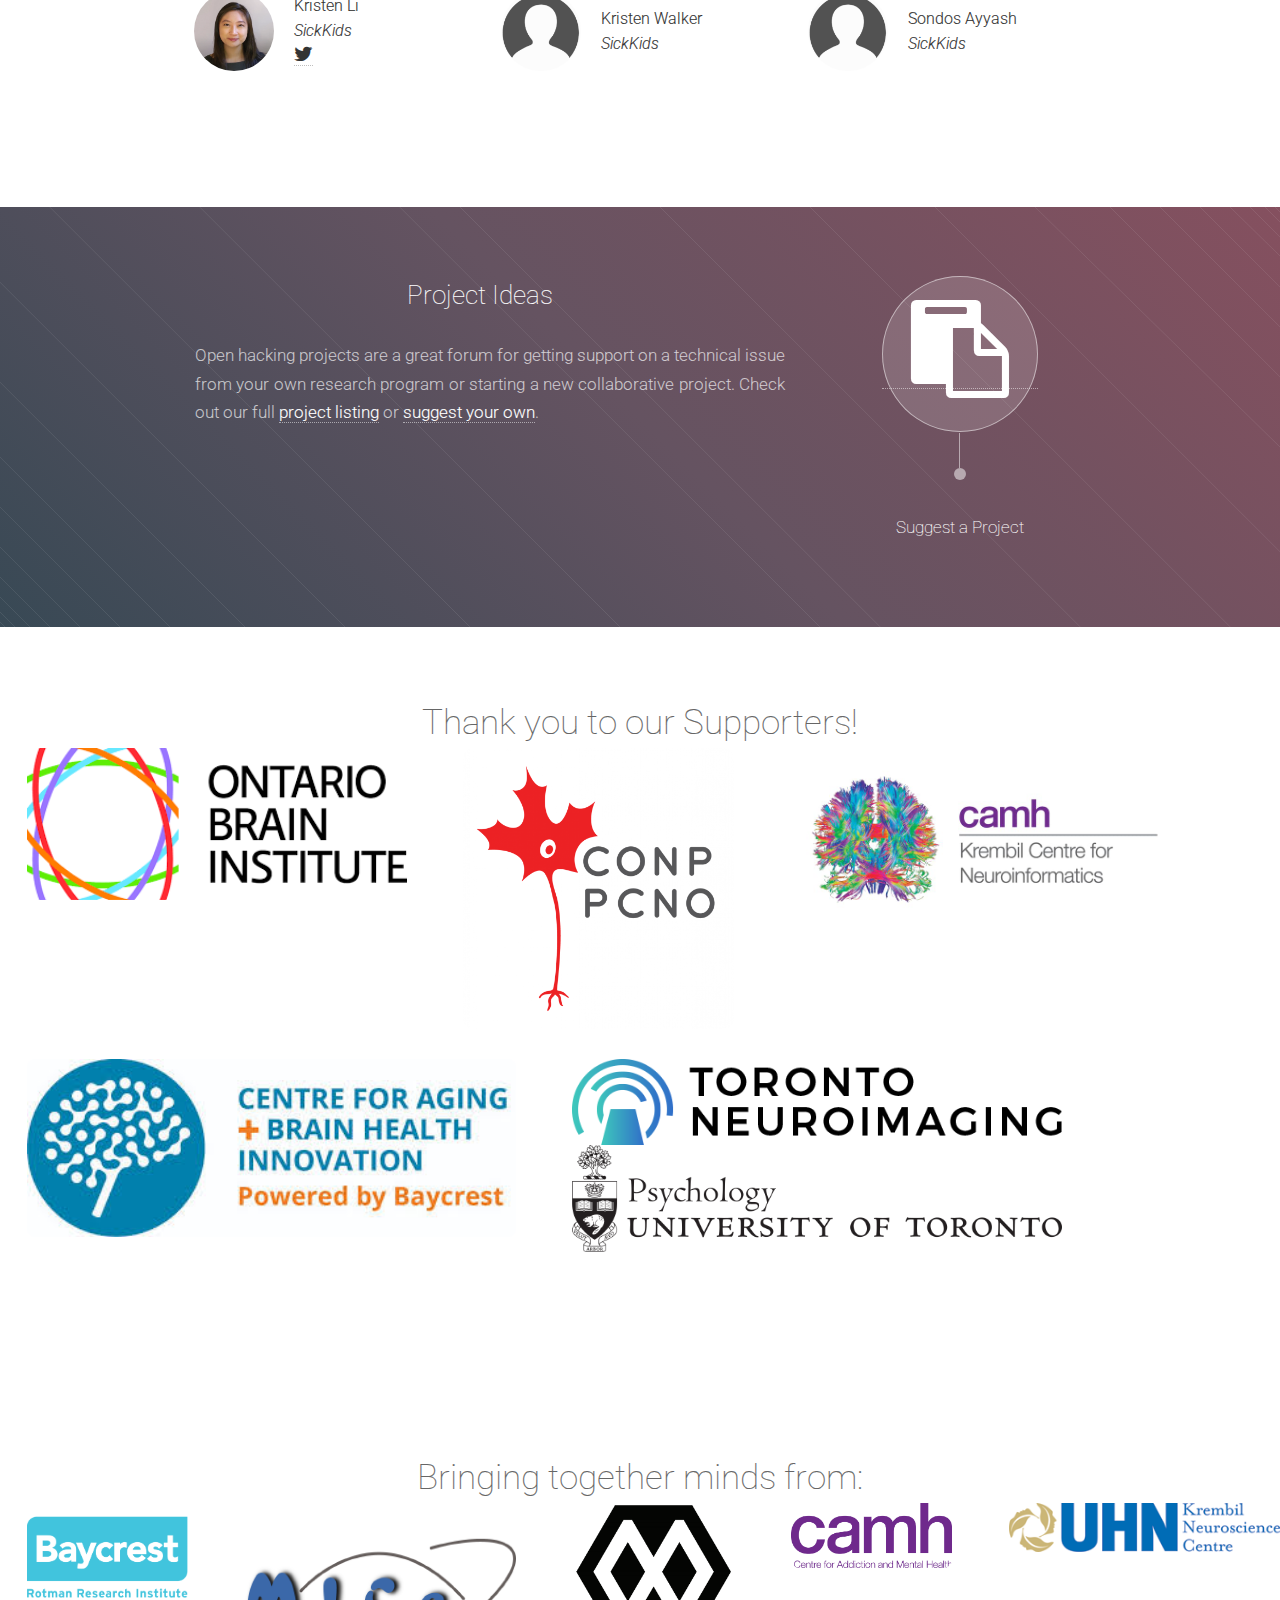
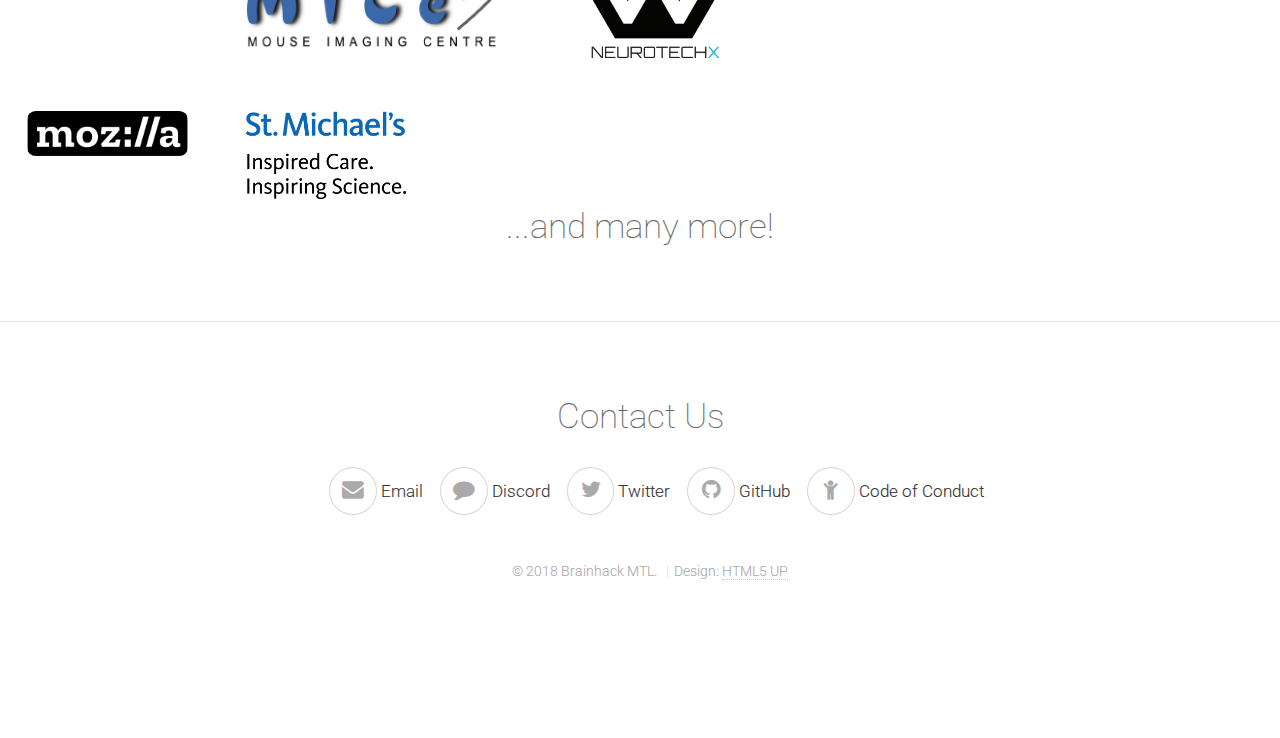
==== commit 956f6e15: "Correct format" ====
--- a/index.html
+++ b/index.html
@@ -152,6 +152,7 @@
 							</td>
 							<td align="left">
 								CA$30/person for General admission including onsite breakfast & lunch
+								<br>
 								CA$5/person for the General admission of virtual participation
 								<br>
 								(Check out our Bring-a-Friend discount!)
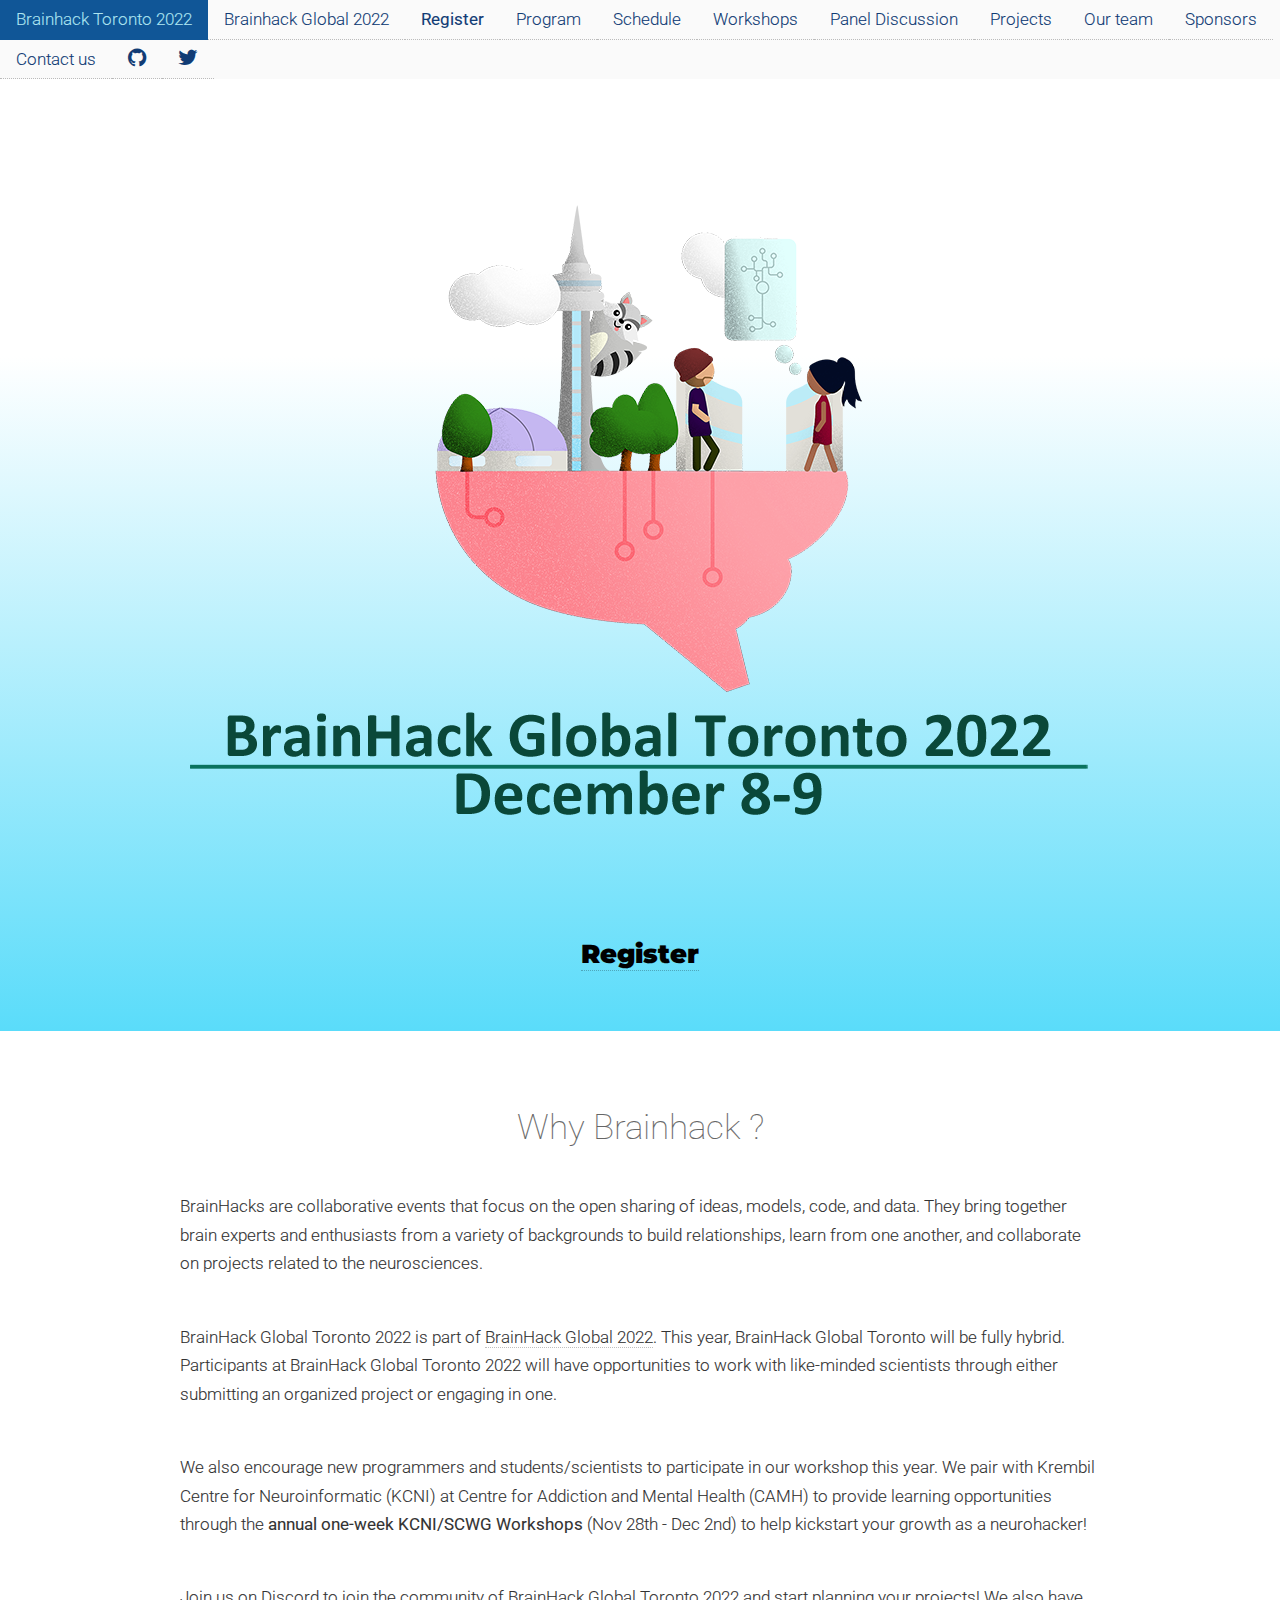
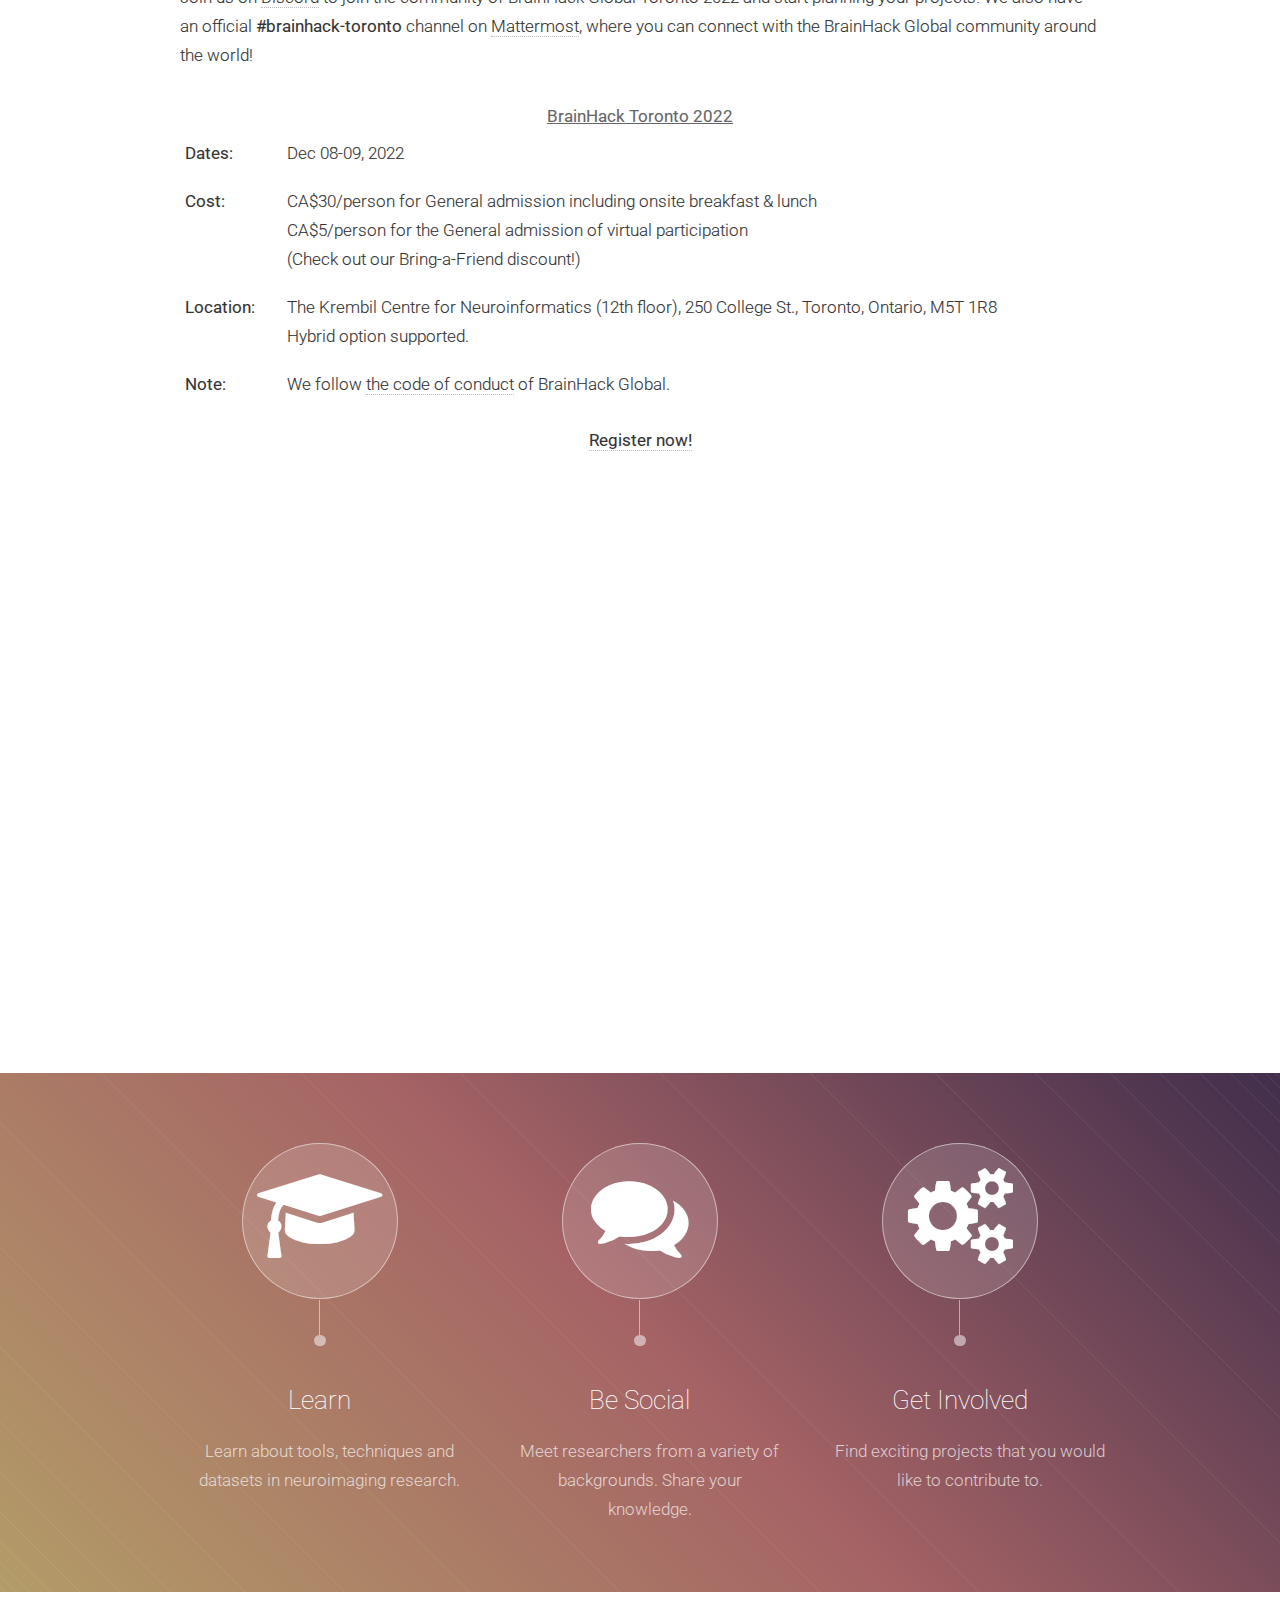
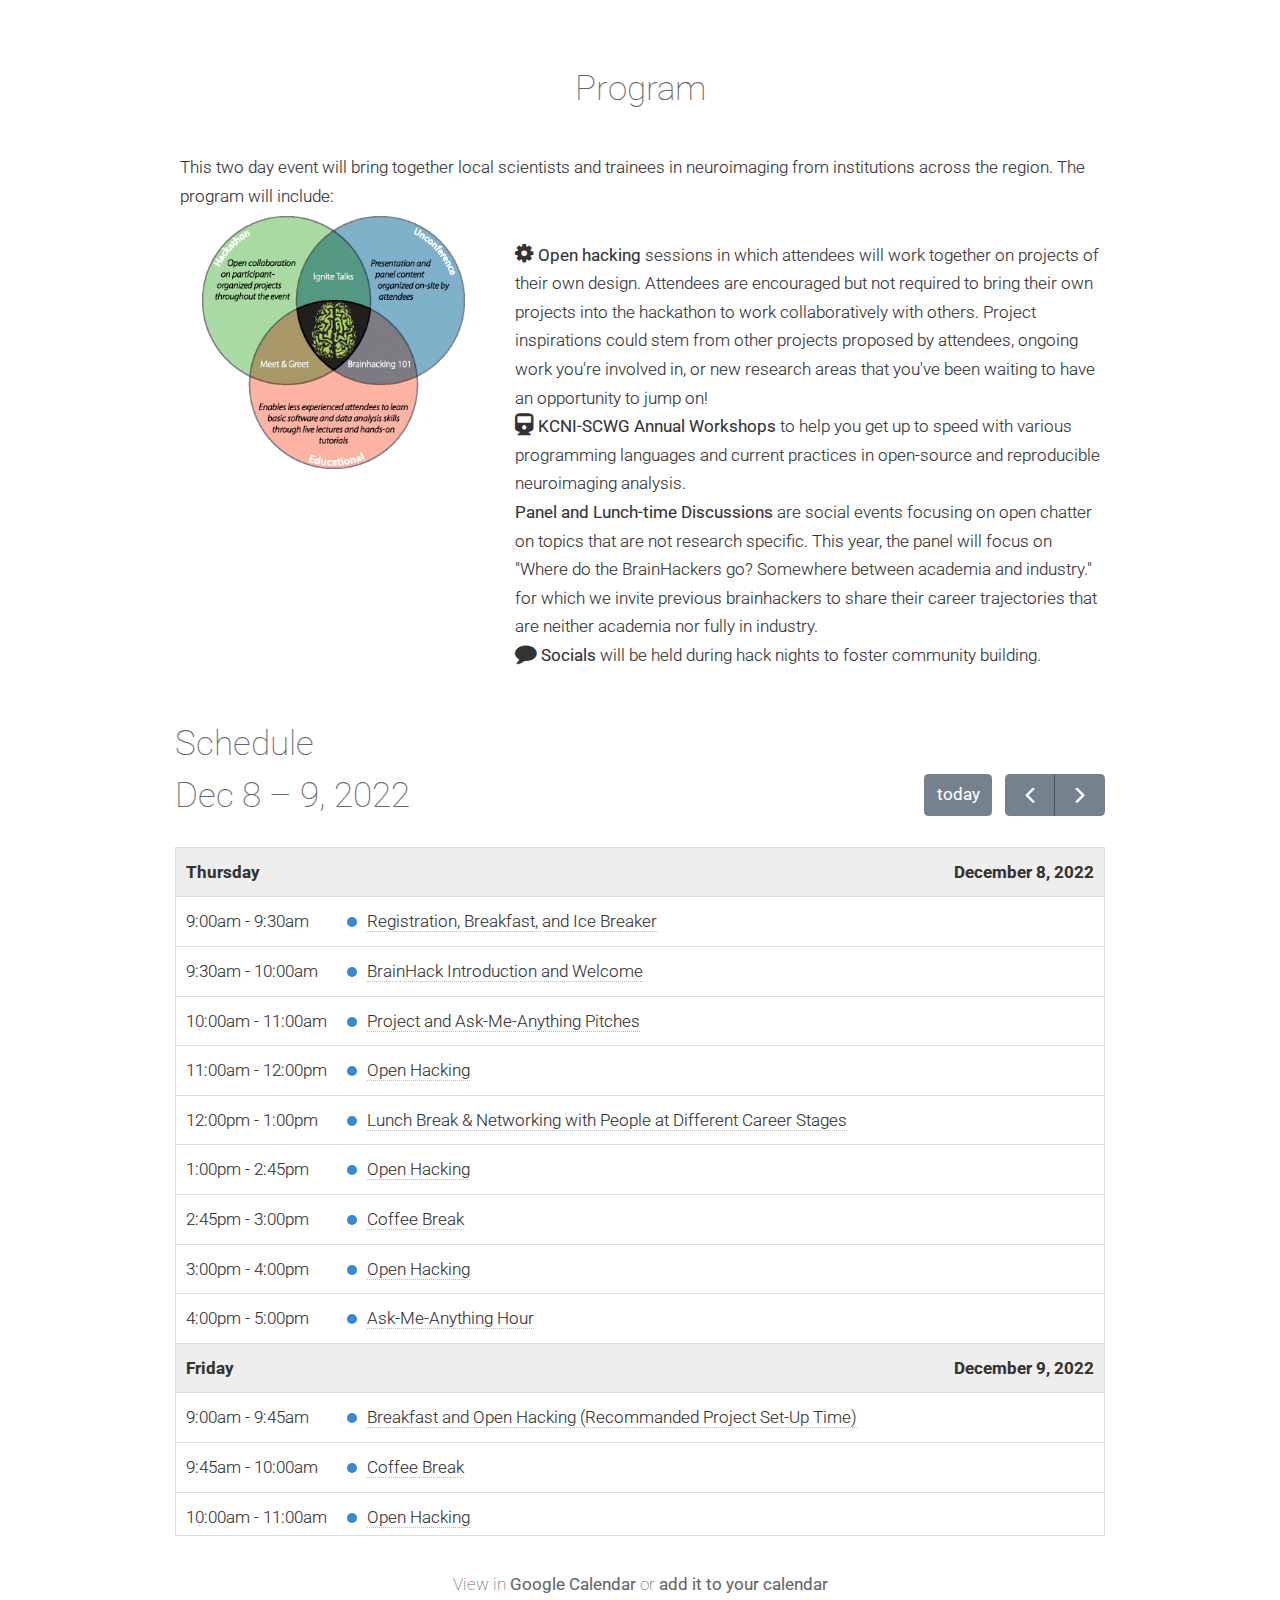
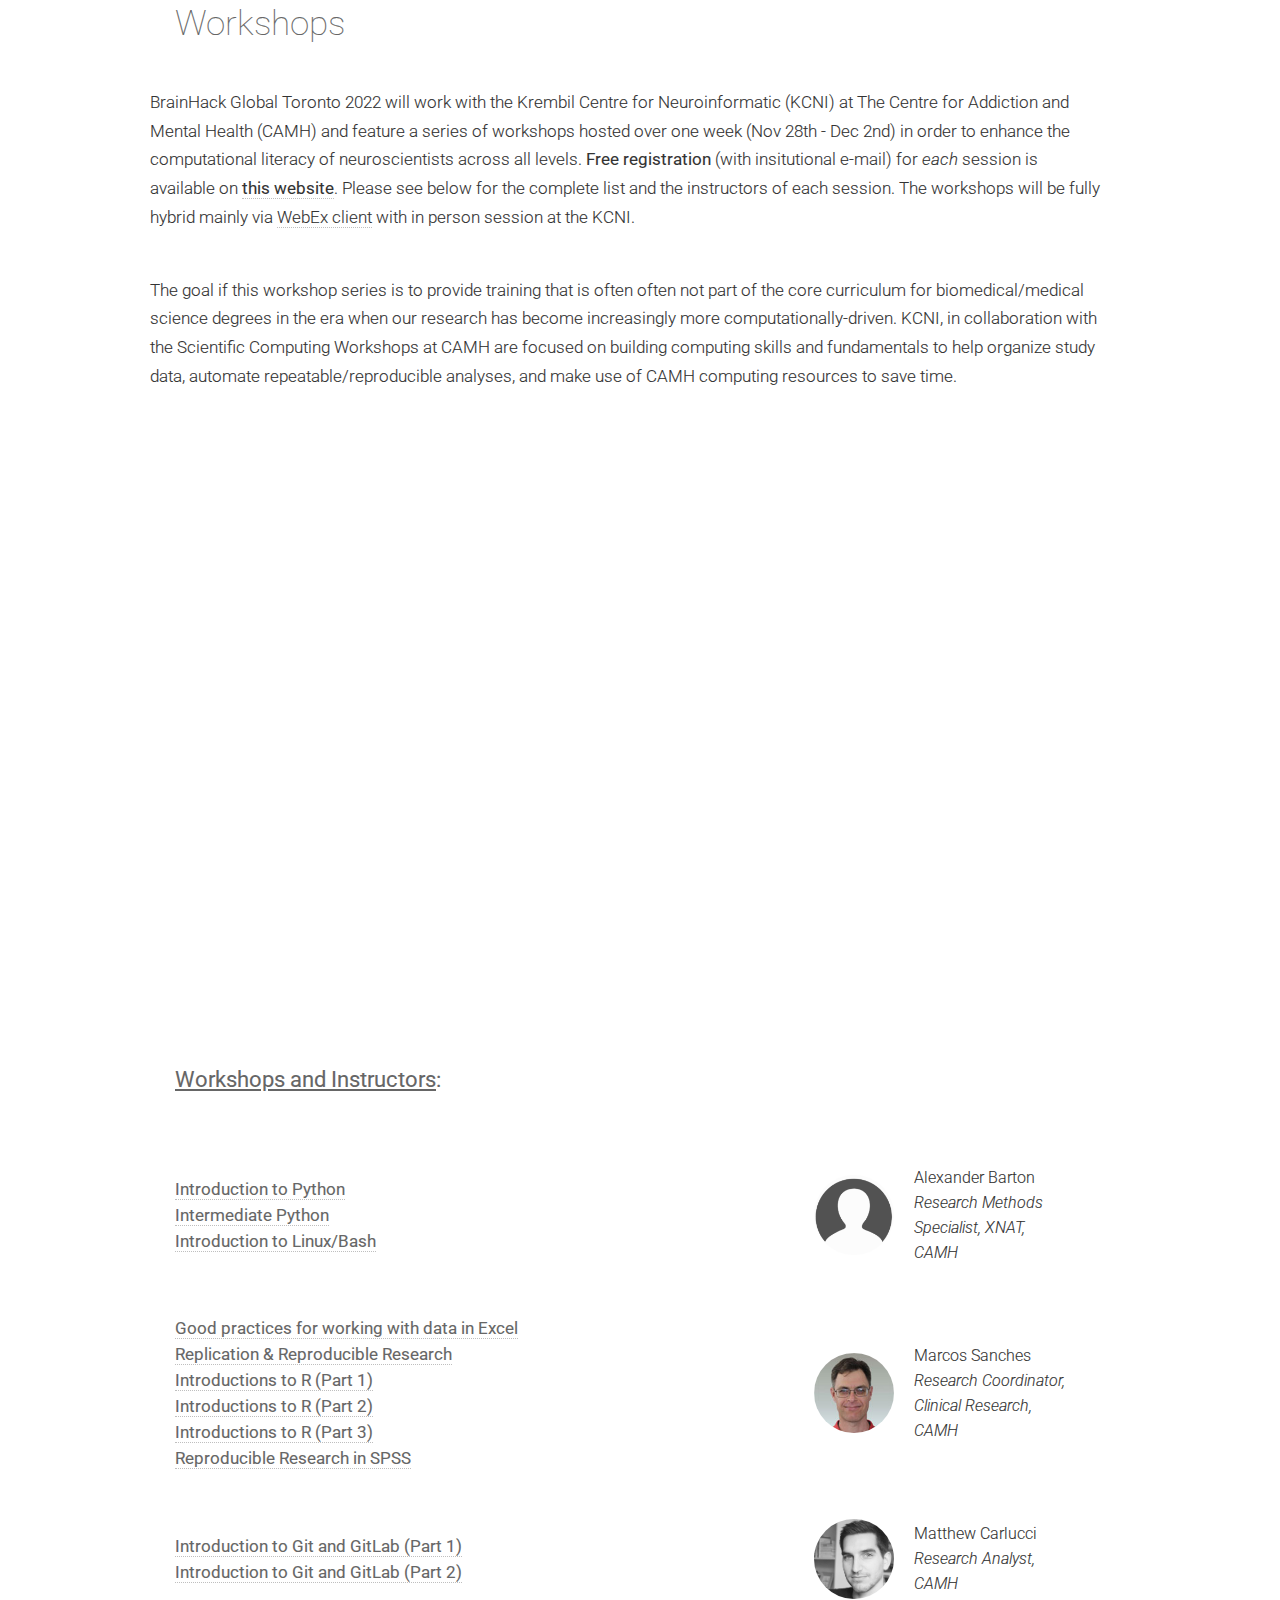
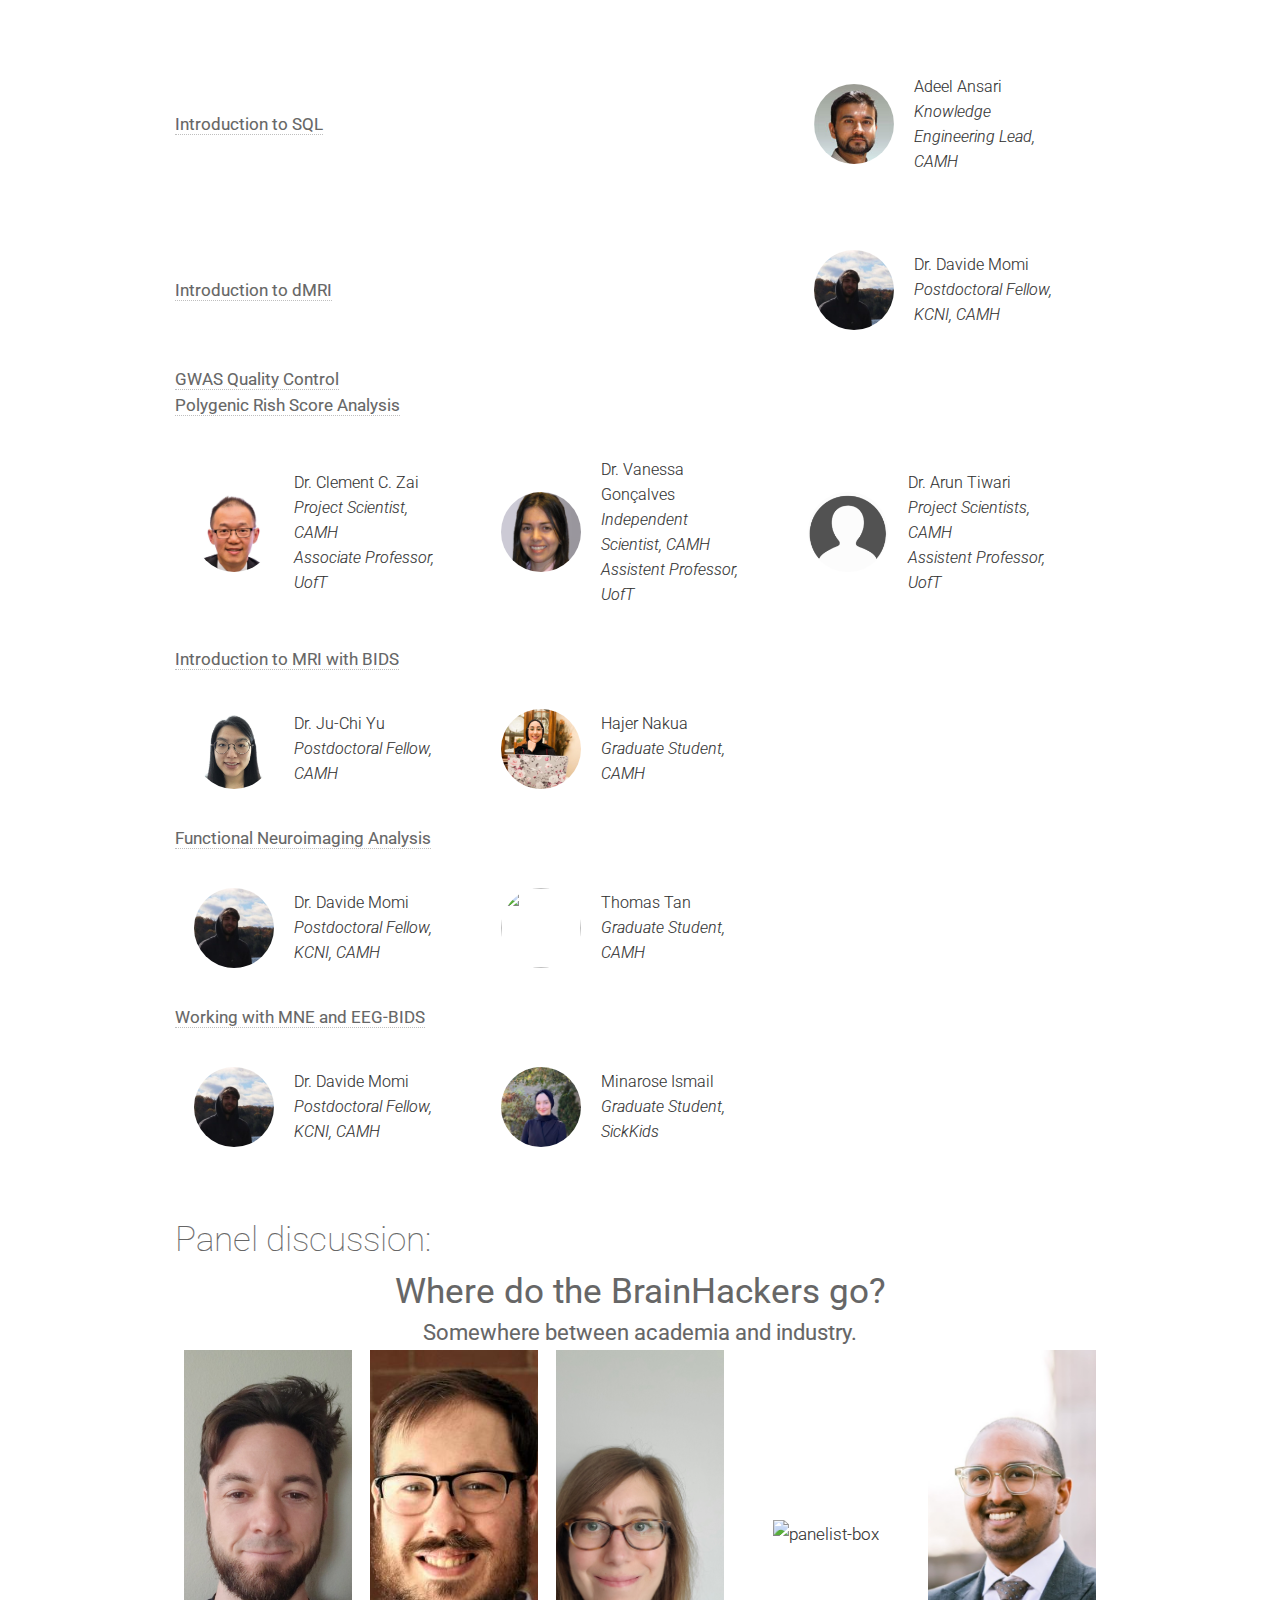
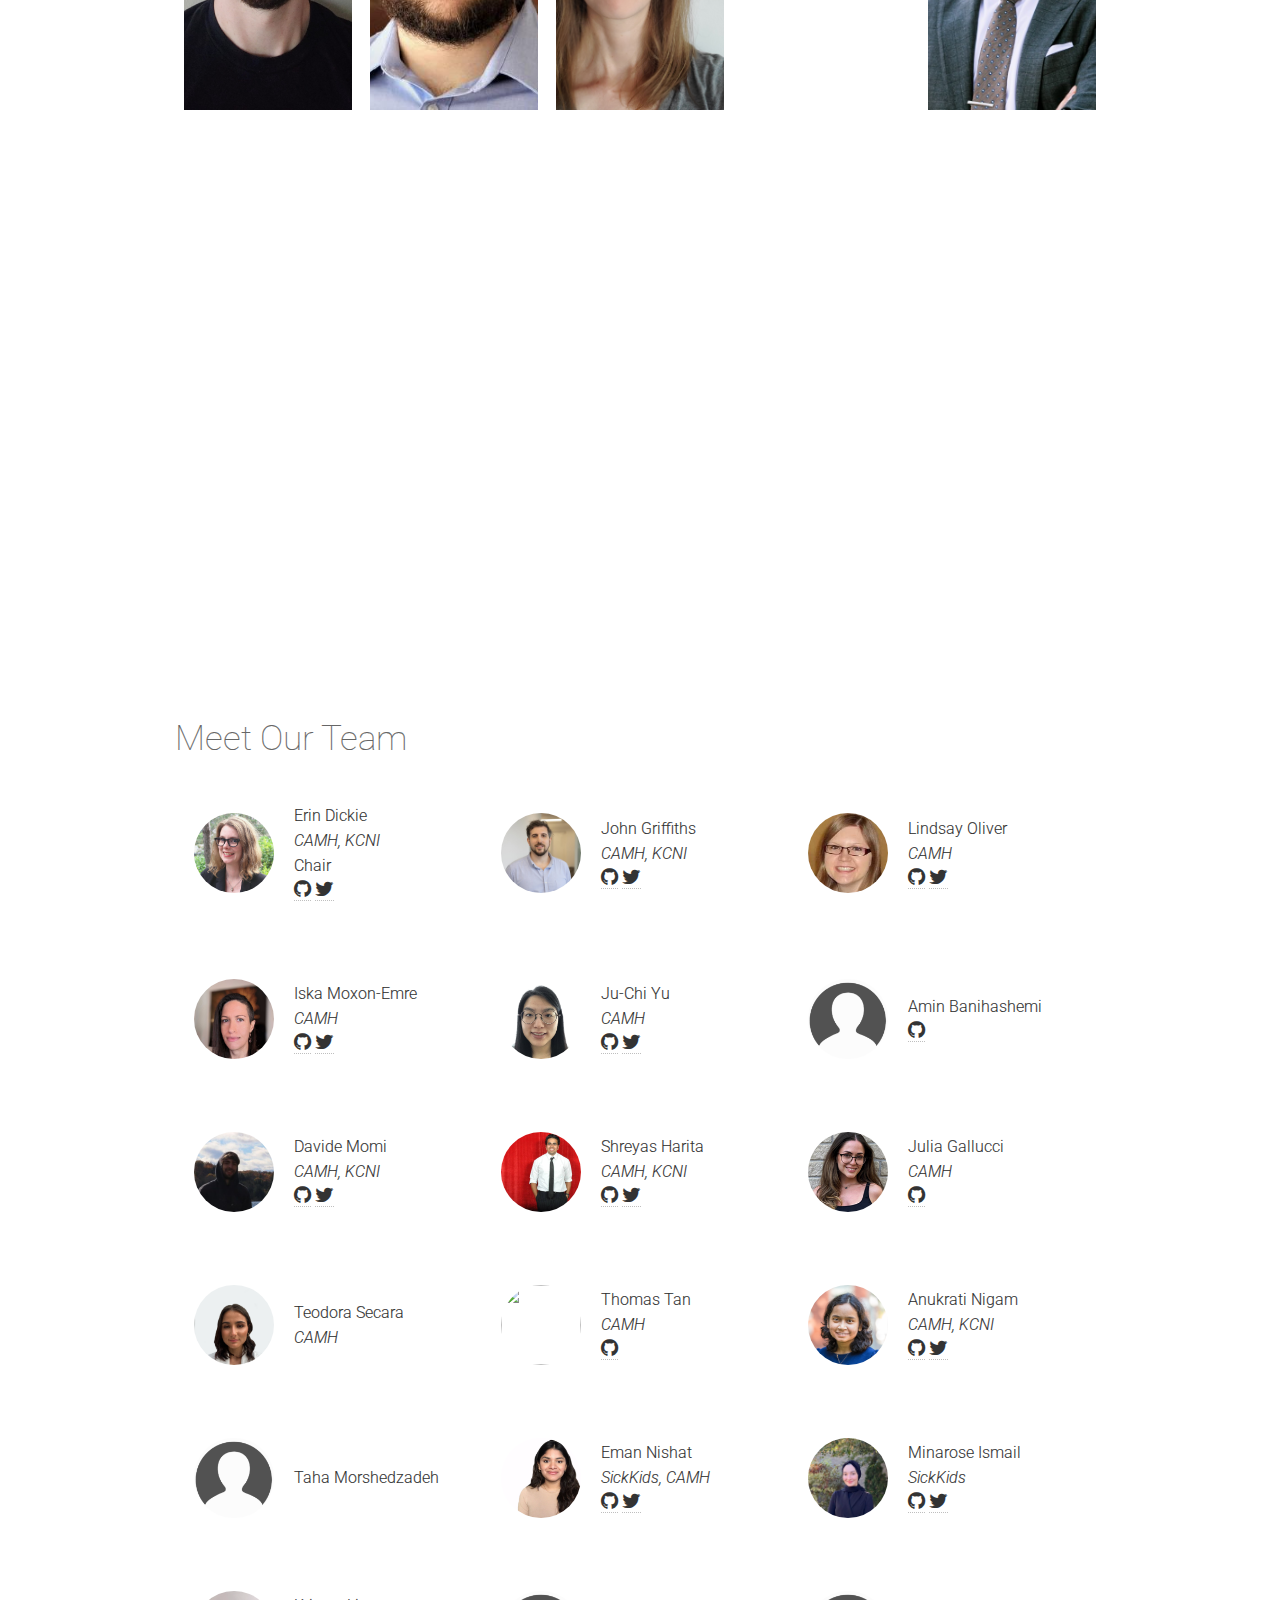
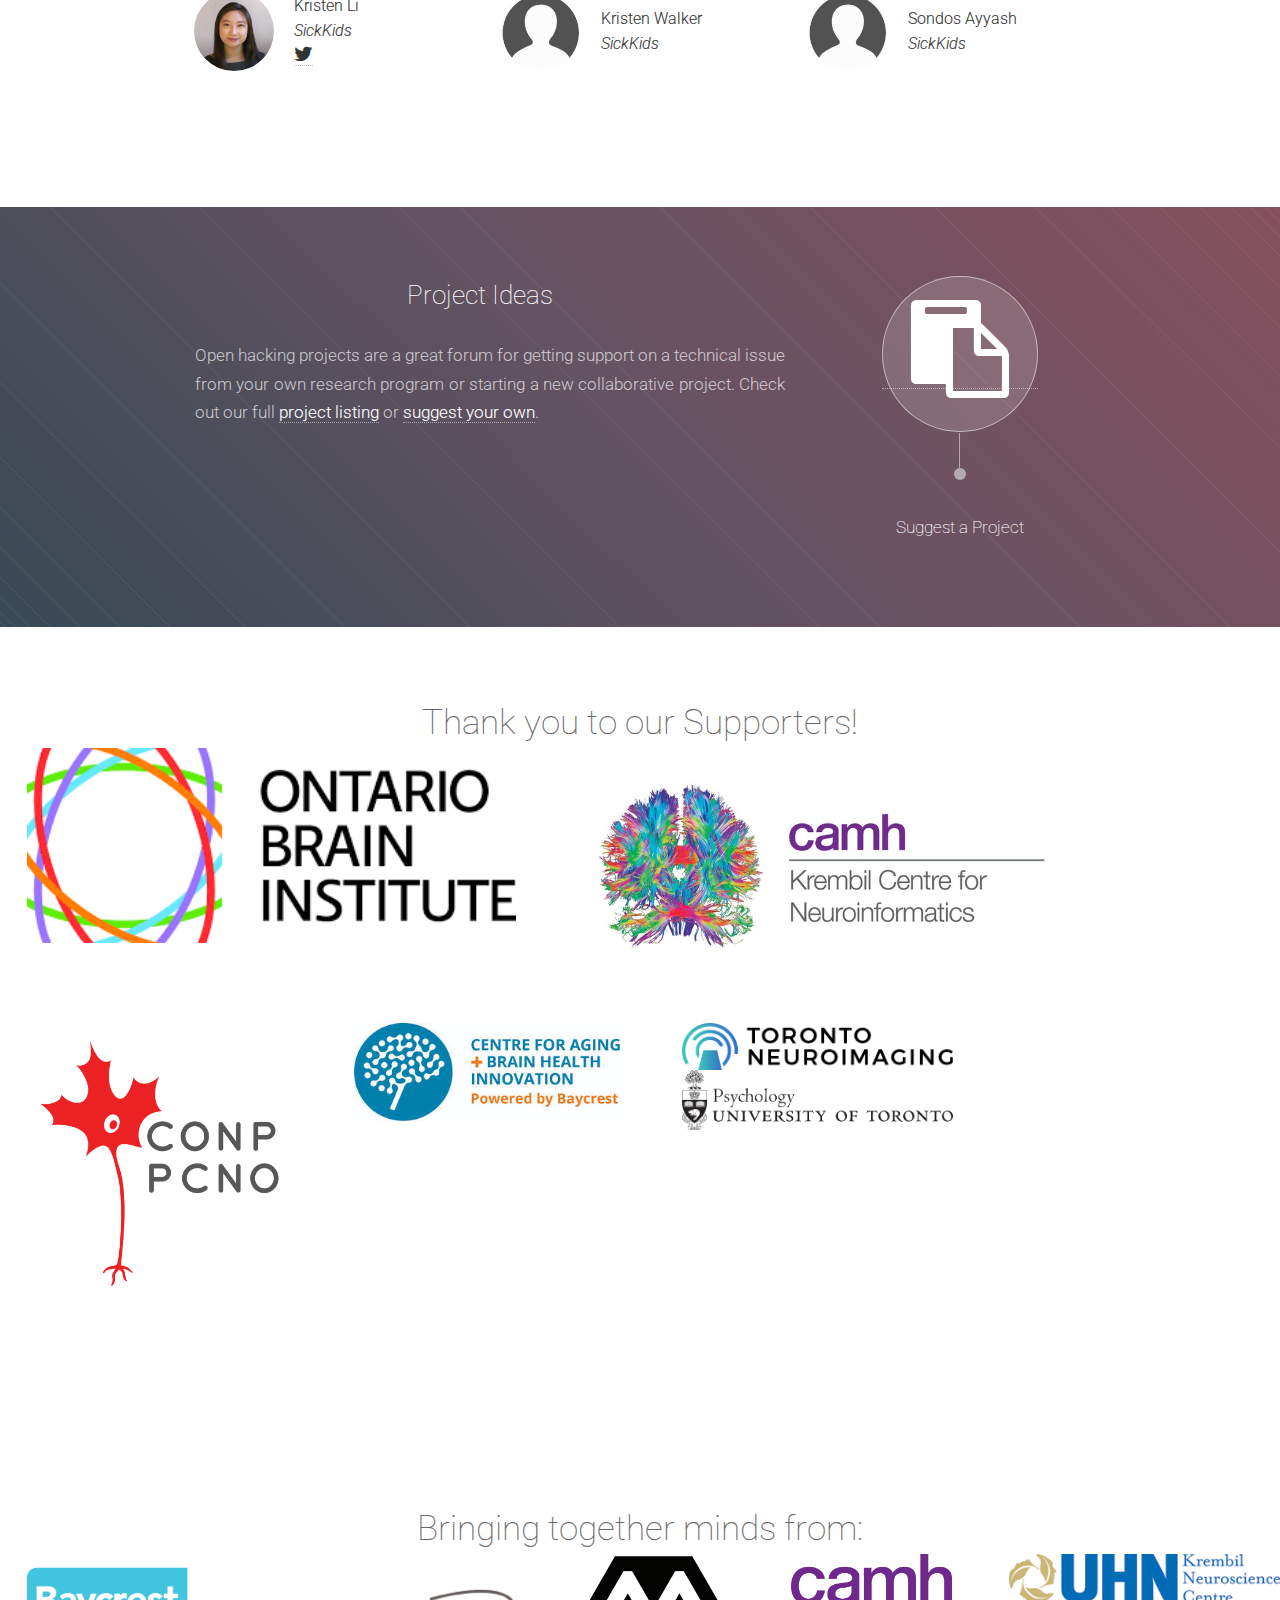
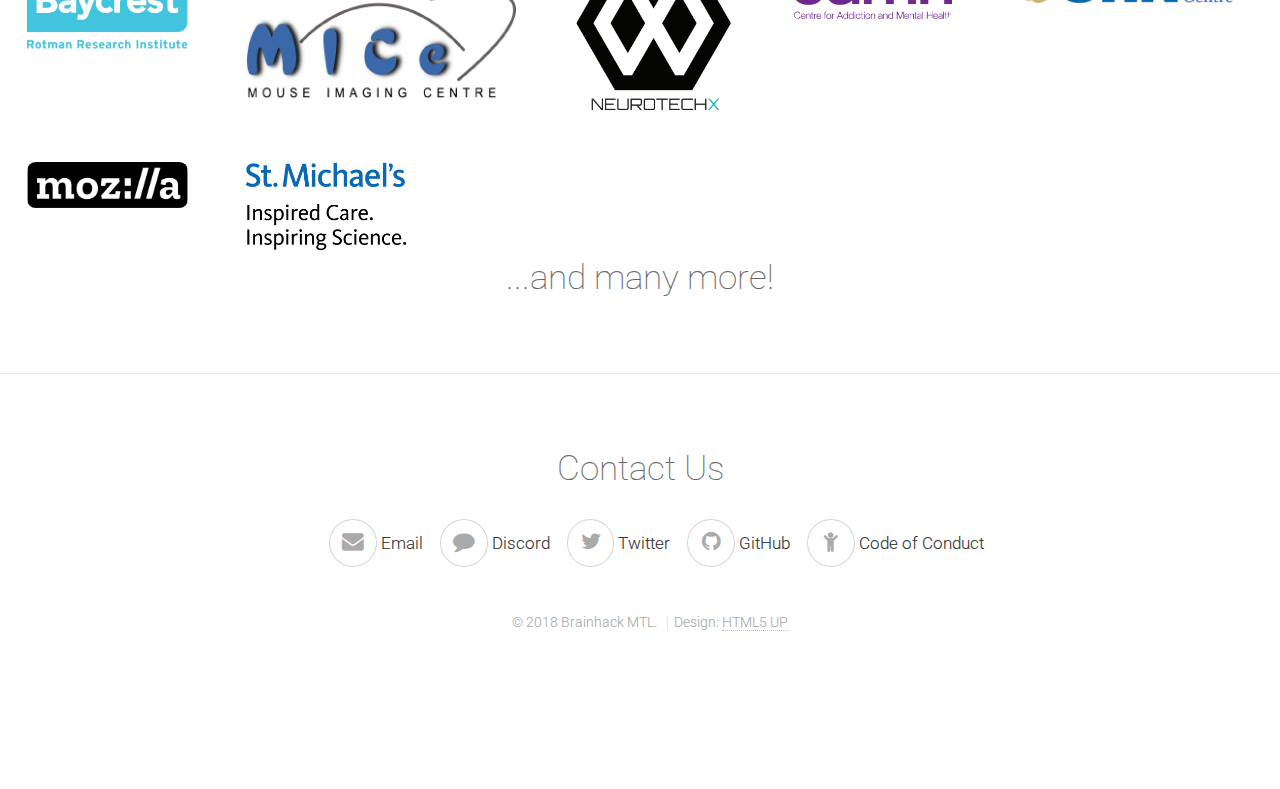
==== commit 4b21f7fe: "Update sponsors" ====
--- a/index.html
+++ b/index.html
@@ -805,38 +805,36 @@
 				<h2>Thank you to our Supporters!</h2>
 			</div>
 
-			<div class="row">
-				<div class="4u">
+			<div class="row" align = "center">
+				<div class="5u">
 					<a href="http://braininstitute.ca/" target="_blank" class="image fit">
 						<img src="images/OBI_logp.png" alt="" />
 					</a>
 				</div>
-
+				<div class="5u">
+					<a href="http://www.camh.ca/en/research/research_areas/krembil-centre-for-neuroinformatics"
+						target="_blank" class="image fit">
+						<img src="images/KCNI_with_brain.jpeg" alt="" />
+					</a>
+				</div>
+			</div>	
+			<div class="row">
 				<div class="3u">
 					<a href="https://conp.ca/" target="_blank" class="image fit">
 						<img src="images/conp_logo.png" alt="" />
 					</a>
 				</div>
-				<div class="4u">
-					<a href="http://www.camh.ca/en/research/research_areas/krembil-centre-for-neuroinformatics"
-						target="_blank" class="image fit">
-						<img src="images/KCNI_with_brain.jpeg" alt="" />
-					</a>
-				</div>
-			</div>
-
-			<div class="row">
-				<div class="5u">
+				<div class="3u">
 					<a href="https://www.cabhi.com/" target="_blank" class="image fit">
 						<img src="images/baycrest_CABHI.jpeg" alt="" />
 					</a>
 				</div>
-				<div class="5u">
+				<div class="3u">
 					<a href="https://toni.psych.utoronto.ca/" target="_blank" class="image fit">
 						<img src="images/toni.png" alt="" />
 						<img src="images/psych_black.png" </a>
 				</div>
-				<div class="5u">
+				<div class="3u">
 					<a href="https://www.baycrest.org/Baycrest/Research-Innovation/About-Us/Rotman-Research-Institute"
 						target="_blank" class="image fit">
 						<img src="https://www.baycrest.org/Baycrest_Centre/media/images/logos/logo_baycrest.svg"
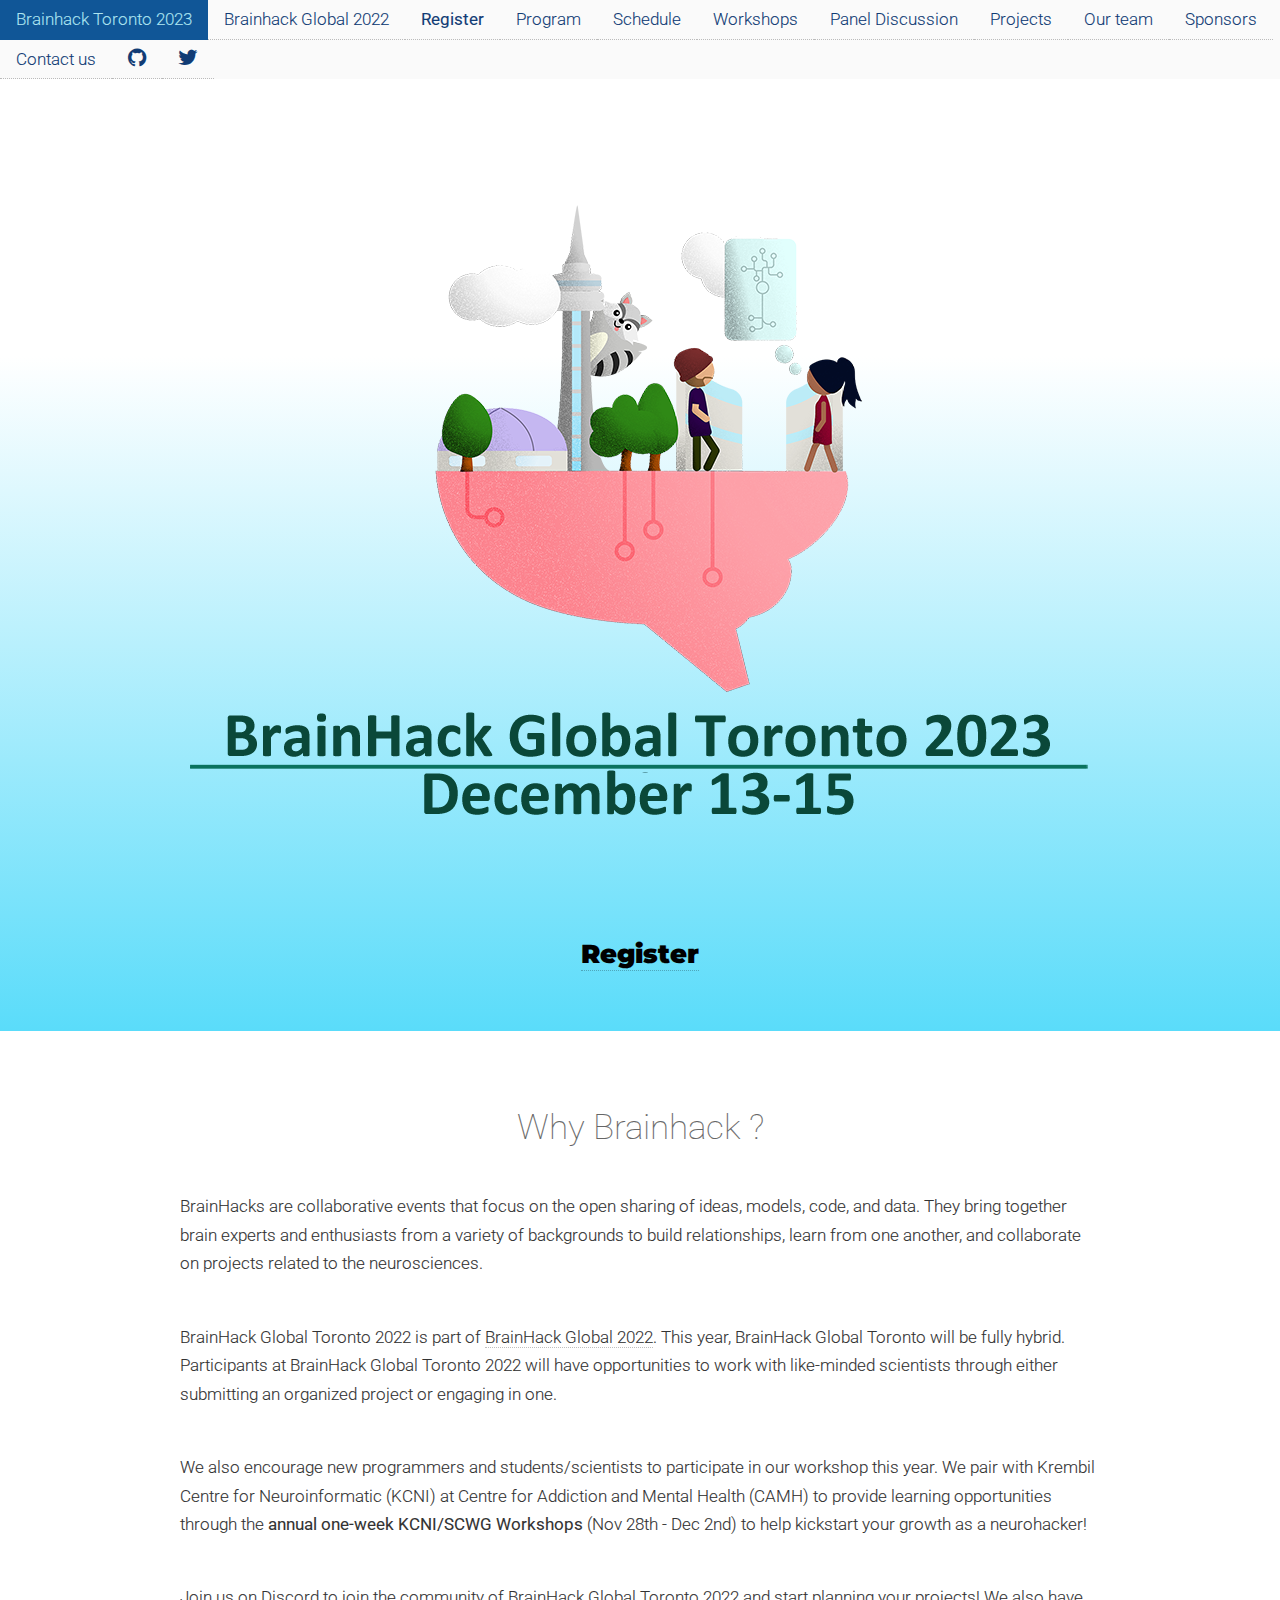
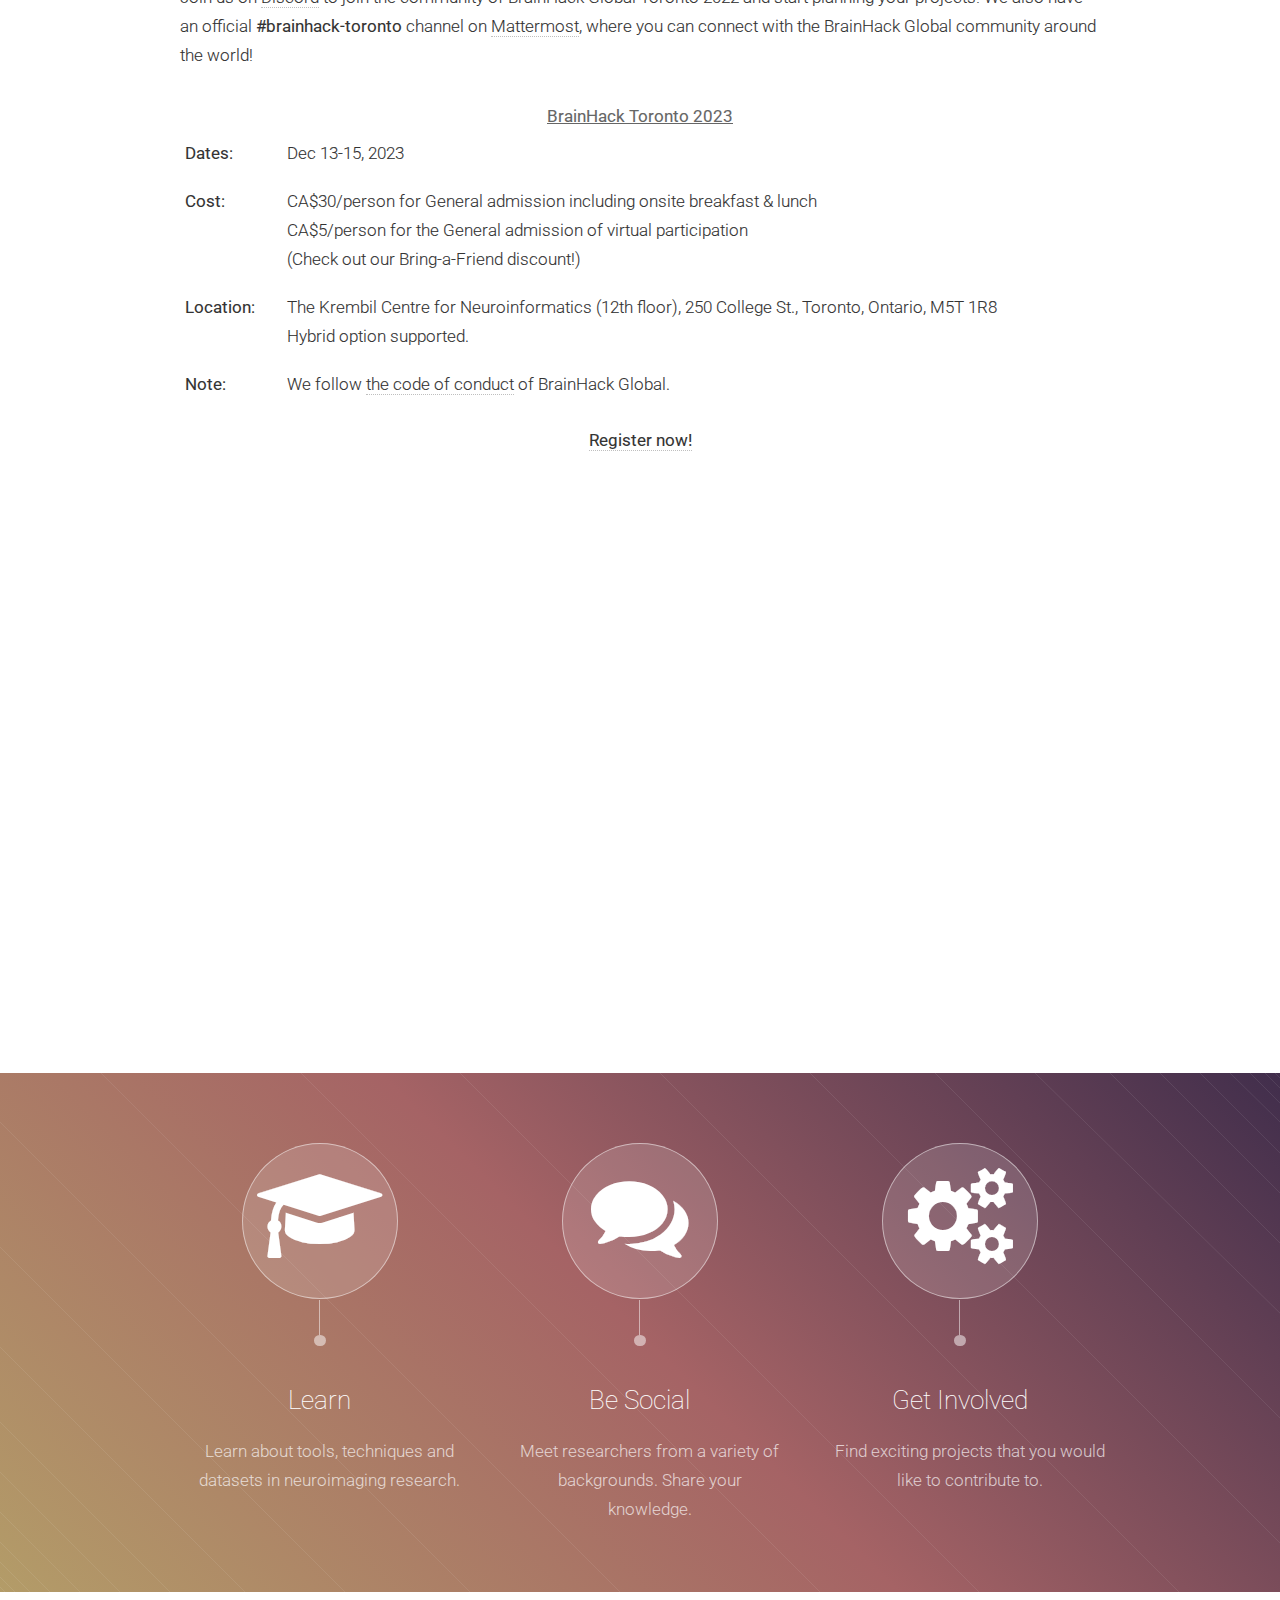
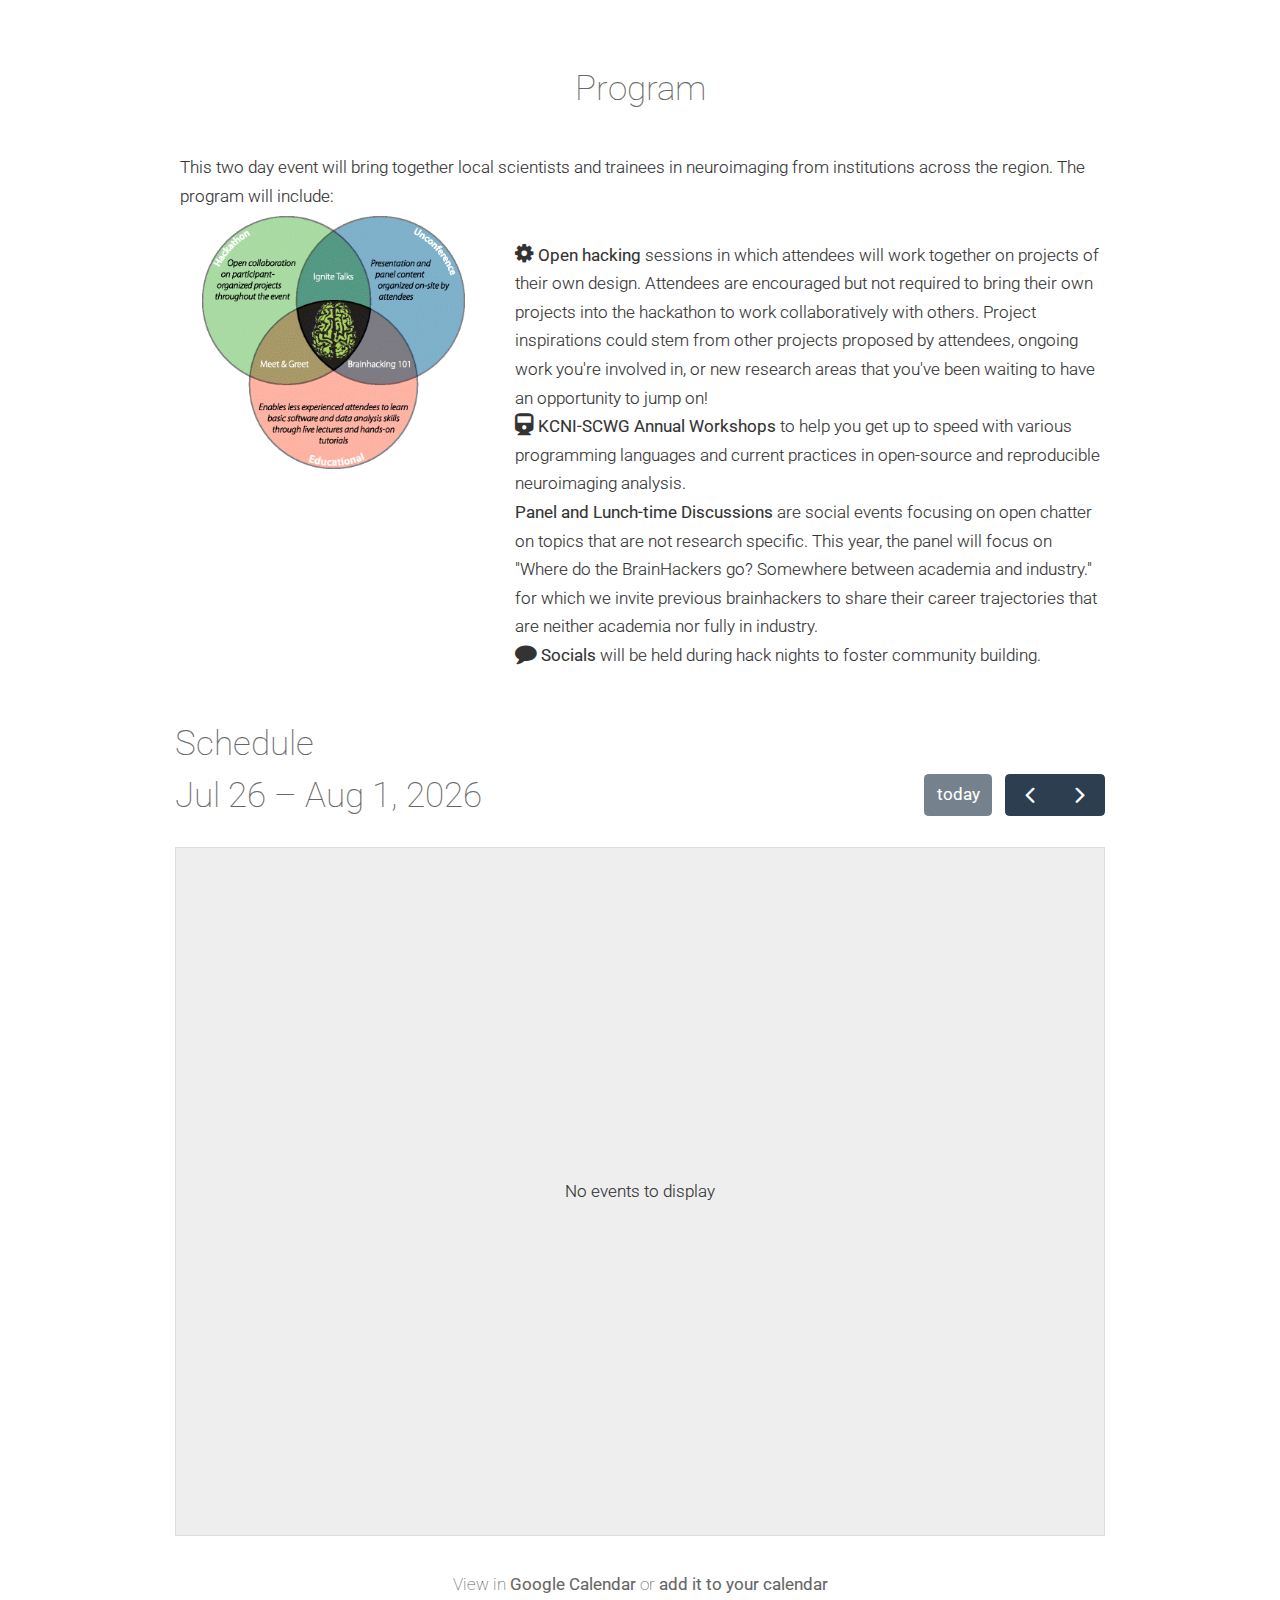
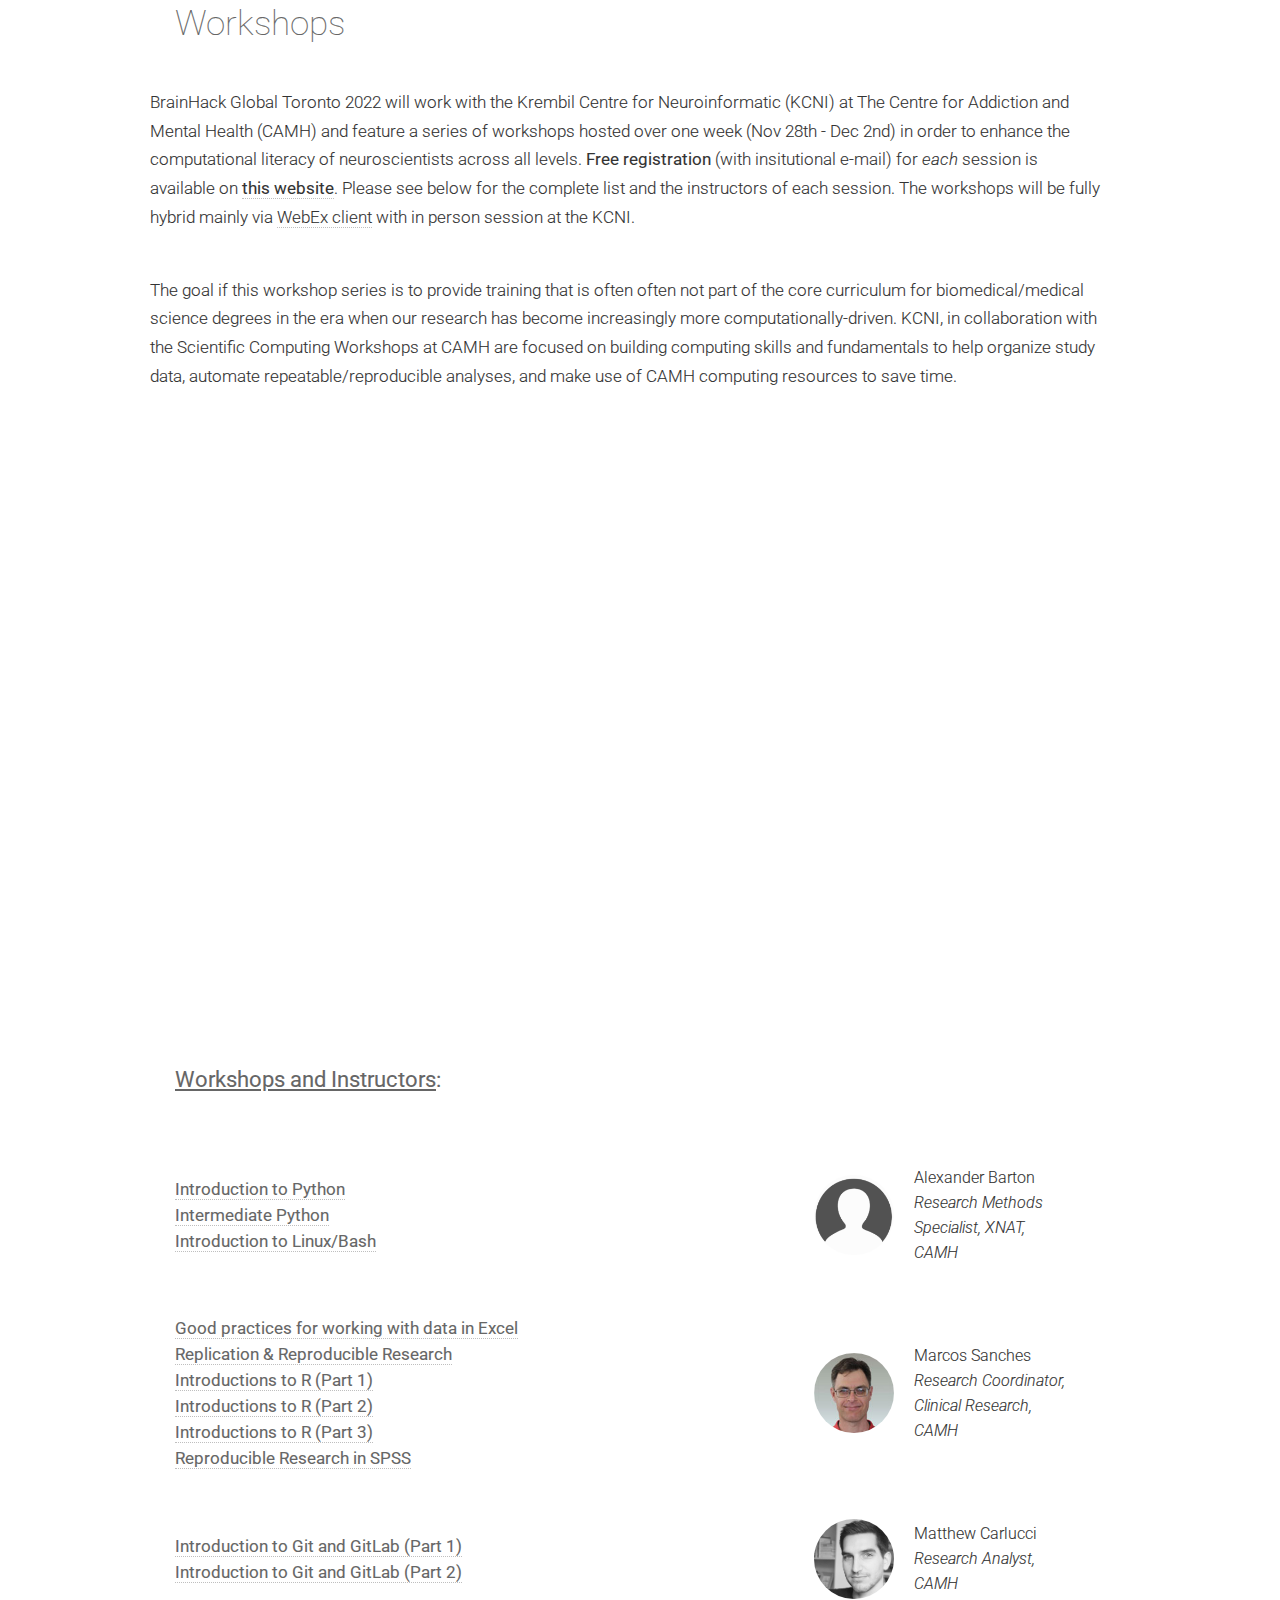
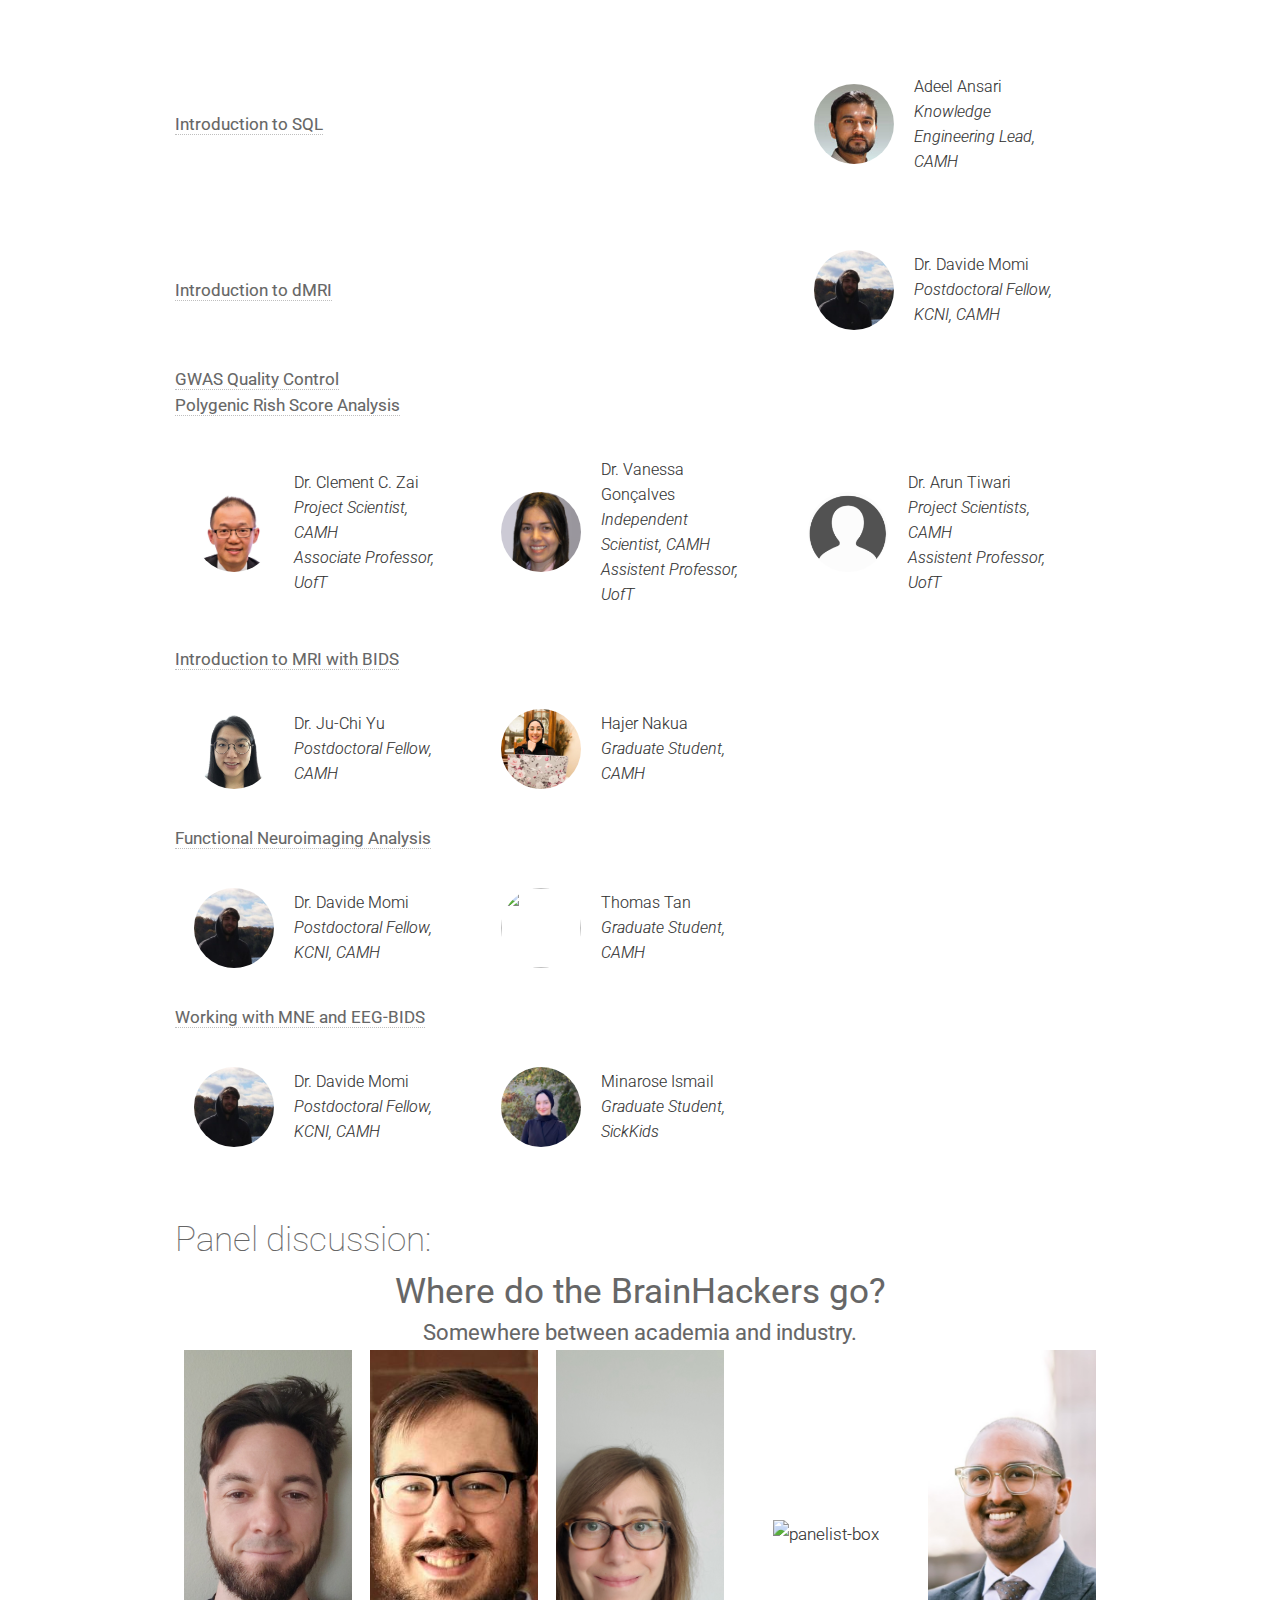
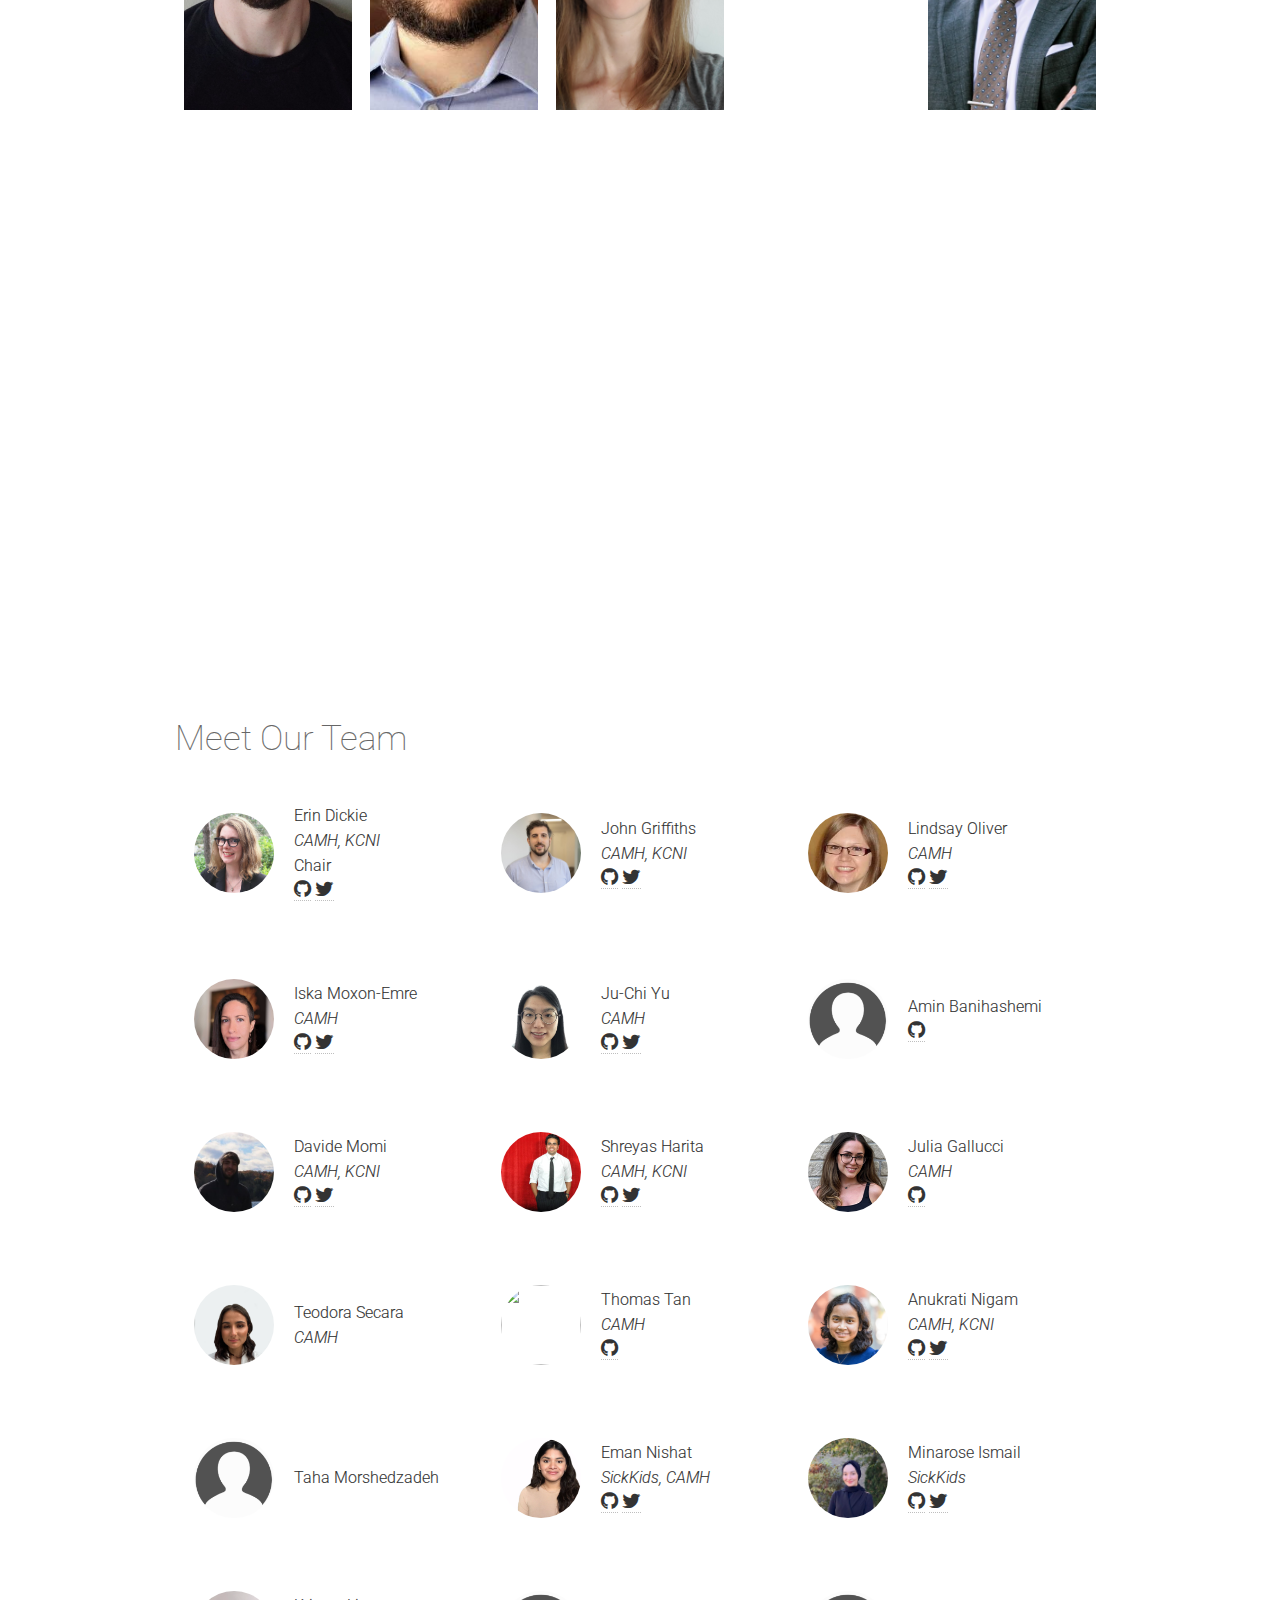
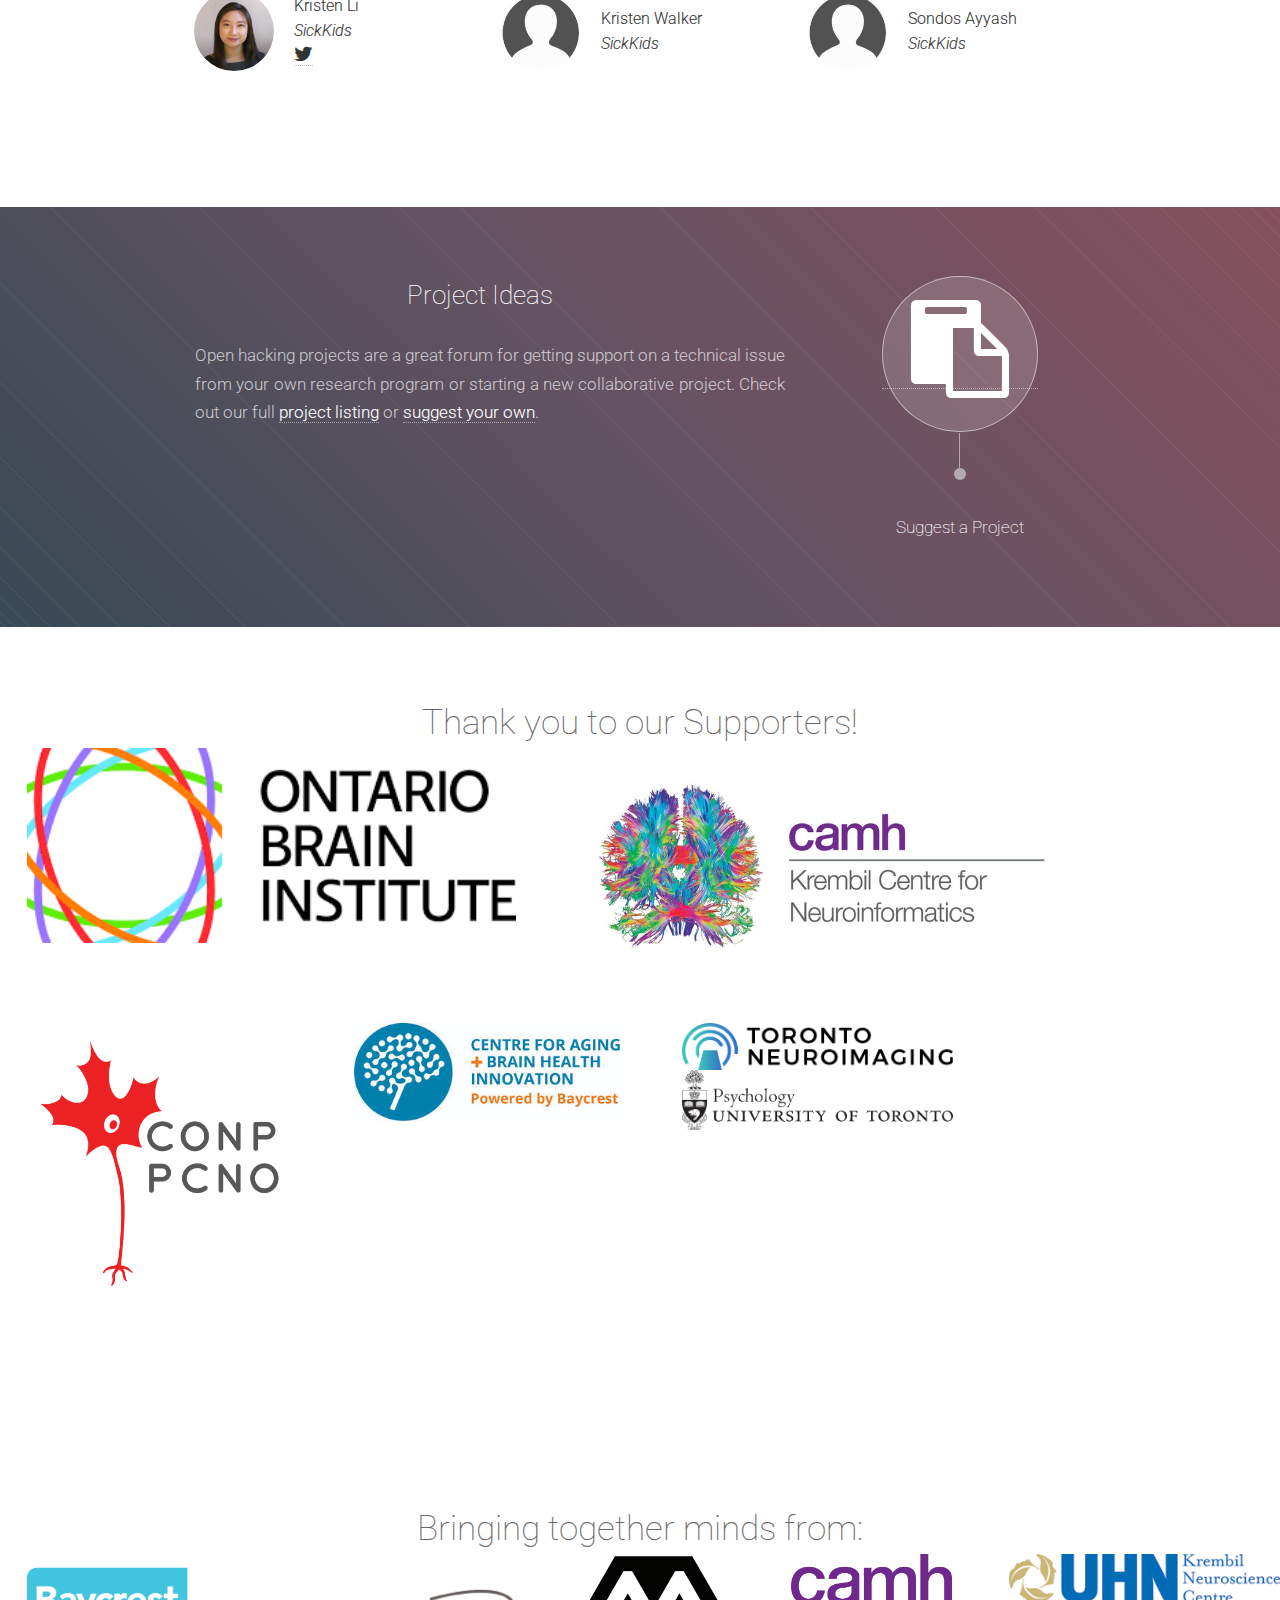
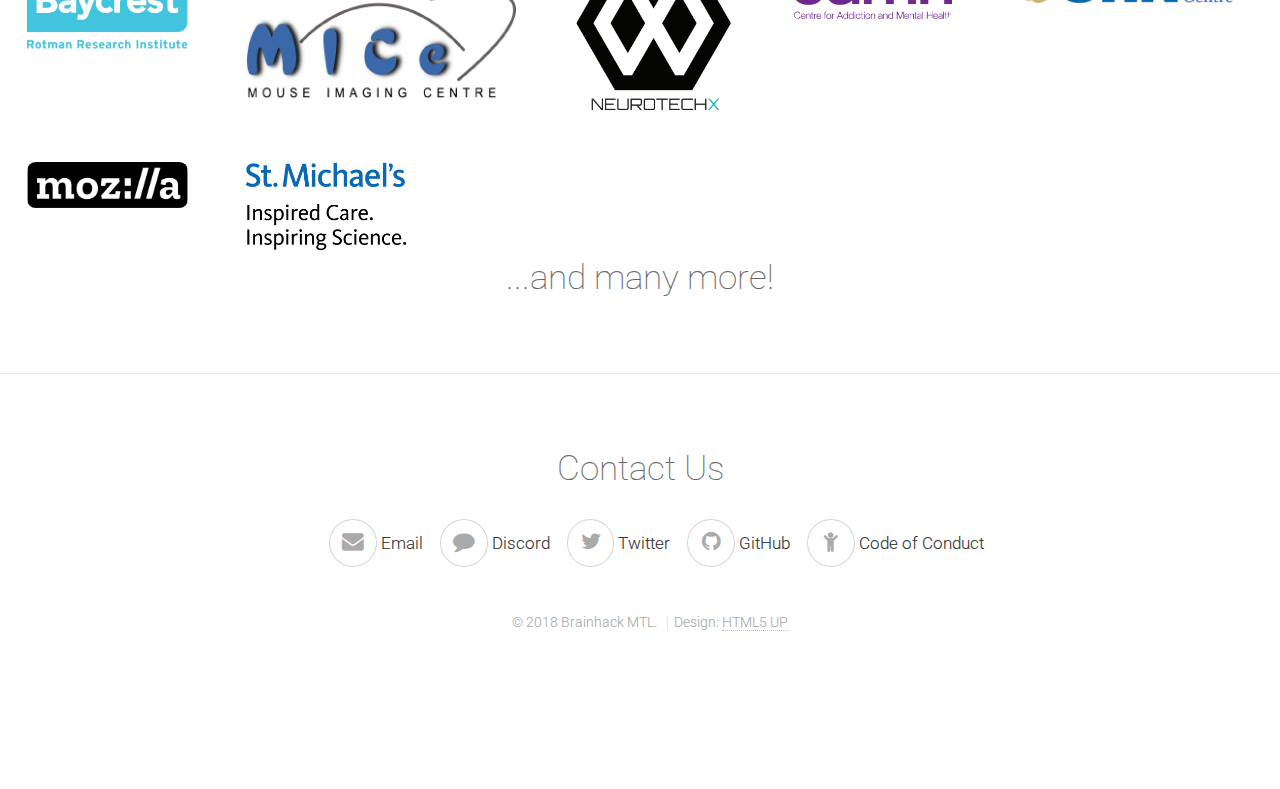
==== commit 6496ae3b: "Update with 2023 information" ====
--- a/index.html
+++ b/index.html
@@ -41,8 +41,8 @@
 					plugins: ['list'],
 					defaultView: 'listWeek',
 					validRange: {
-						start: "2022-12-08",
-						end: "2022-12-10"
+						start: "2023-12-13",
+						end: "2022-12-15"
 					},
 					events: data
 				});
@@ -69,9 +69,9 @@
 <body>
 
 	<div class="topnav" id="myTopnav">
-		<a href="#info">Brainhack Toronto 2022</a>
-		<a href="https://brainhack.org/global2022/">Brainhack Global 2022</a>
-		<a href="https://www.eventbrite.ca/e/brain-hack-global-toronto-2022-tickets-445326522617"><b>Register</b></a>
+		<a href="#info">Brainhack Toronto 2023</a>
+		<a href="https://brainhack.org/global2023/">Brainhack Global 2022</a>
+		<a href=""><b>Register</b></a>
 		<a href="#schedule">Program</a>
 		<a href="#calendar">Schedule</a>
 		<a href="#workshop">Workshops</a>
@@ -80,7 +80,7 @@
 		<a href="#team">Our team</a>
 		<a href="#sponsors">Sponsors</a>
 		<a href="#footer">Contact us</a>
-		<a href="https://github.com/brainhackto/Global-Toronto-12-2022"><i class="icon fa-github"></i></a>
+		<a href="https://github.com/brainhackto/Global-Toronto-12-2023"><i class="icon fa-github"></i></a>
 		<a href="https://twitter.com/brainhackto"><i class="icon fa-twitter"></i></a>
 		<a href="javascript:void(0);" class="visible-phone" onclick="myFunction()">&#9776;</a>
 	</div>
@@ -89,10 +89,10 @@
 
 	<span class="header-logo">
 
-		<div align=center><img class="logo" src="./images/BrainHack/1x/coverArt2022@0.5x.png" alt="retro-brain-logo">
+		<div align=center><img class="logo" src="./images/BrainHack/1x/coverArt2023@0.5x.png" alt="retro-brain-logo">
 		</div>
 		<div align=center id="register-link"><a
-				href="https://www.eventbrite.ca/e/brain-hack-global-toronto-2022-tickets-445326522617">Register</a>
+				href="">Register</a>
 		</div>
 
 	</span>
@@ -109,7 +109,7 @@
 				</p>
 
 				<p> BrainHack Global Toronto 2022 is part of
-					<a href="https://brainhack.org/global2022/" target="_blank">BrainHack Global 2022</a>.
+					<a href="https://brainhack.org/global2023/" target="_blank">BrainHack Global 2022</a>.
 					This year, BrainHack Global Toronto will be fully hybrid. Participants at BrainHack Global Toronto
 					2022 will
 					have opportunities to work with like-minded scientists through either submitting an organized
@@ -135,14 +135,14 @@
 
 				</br>
 				<div>
-					<h4><u><b>BrainHack Toronto 2022</b></u></h4>
+					<h4><u><b>BrainHack Toronto 2023</b></u></h4>
 					<table>
 						<tr>
 							<td align="left">
 								<b>Dates:</b>
 							</td>
 							<td align="left">
-								Dec 08-09, 2022
+								Dec 13-15, 2023
 							</td>
 						</tr>
 
@@ -179,7 +179,7 @@
 				</div>
 
 				<div id="reg-link"><a
-						href="https://www.eventbrite.ca/e/brain-hack-global-toronto-2022-tickets-445326522617">
+						href="">
 						<b>Register now!</b></a></div>
 
 				<div class="map-responsive">
@@ -777,15 +777,15 @@
 								your own research program or starting
 								a new collaborative project. Check out our full
 
-								<a href="https://brainhack.org/global2022/projects/" target="_blank">project listing</a>
+								<a href="https://brainhack.org/global2023/projects/" target="_blank">project listing</a>
 								or
-								<a href="https://github.com/brainhackorg/global2022/issues/new?assignees=&labels=project&template=project-submission-template.yml"
+								<a href="https://github.com/brainhackorg/global2023/issues/new?assignees=&labels=project&template=project-submission-template.yml"
 									target="_blank">suggest your own</a>.
 							</p>
 						</section>
 					</div>
 					<div class="4u 12u(narrow)">
-						<a href="https://github.com/brainhackorg/global2022/issues/new?assignees=&labels=project&template=project-submission-template.yml"
+						<a href="https://github.com/brainhackorg/global2023/issues/new?assignees=&labels=project&template=project-submission-template.yml"
 							target="_blank">
 							<span class="feature-icon">
 								<span class="icon fa-clipboard"></span>
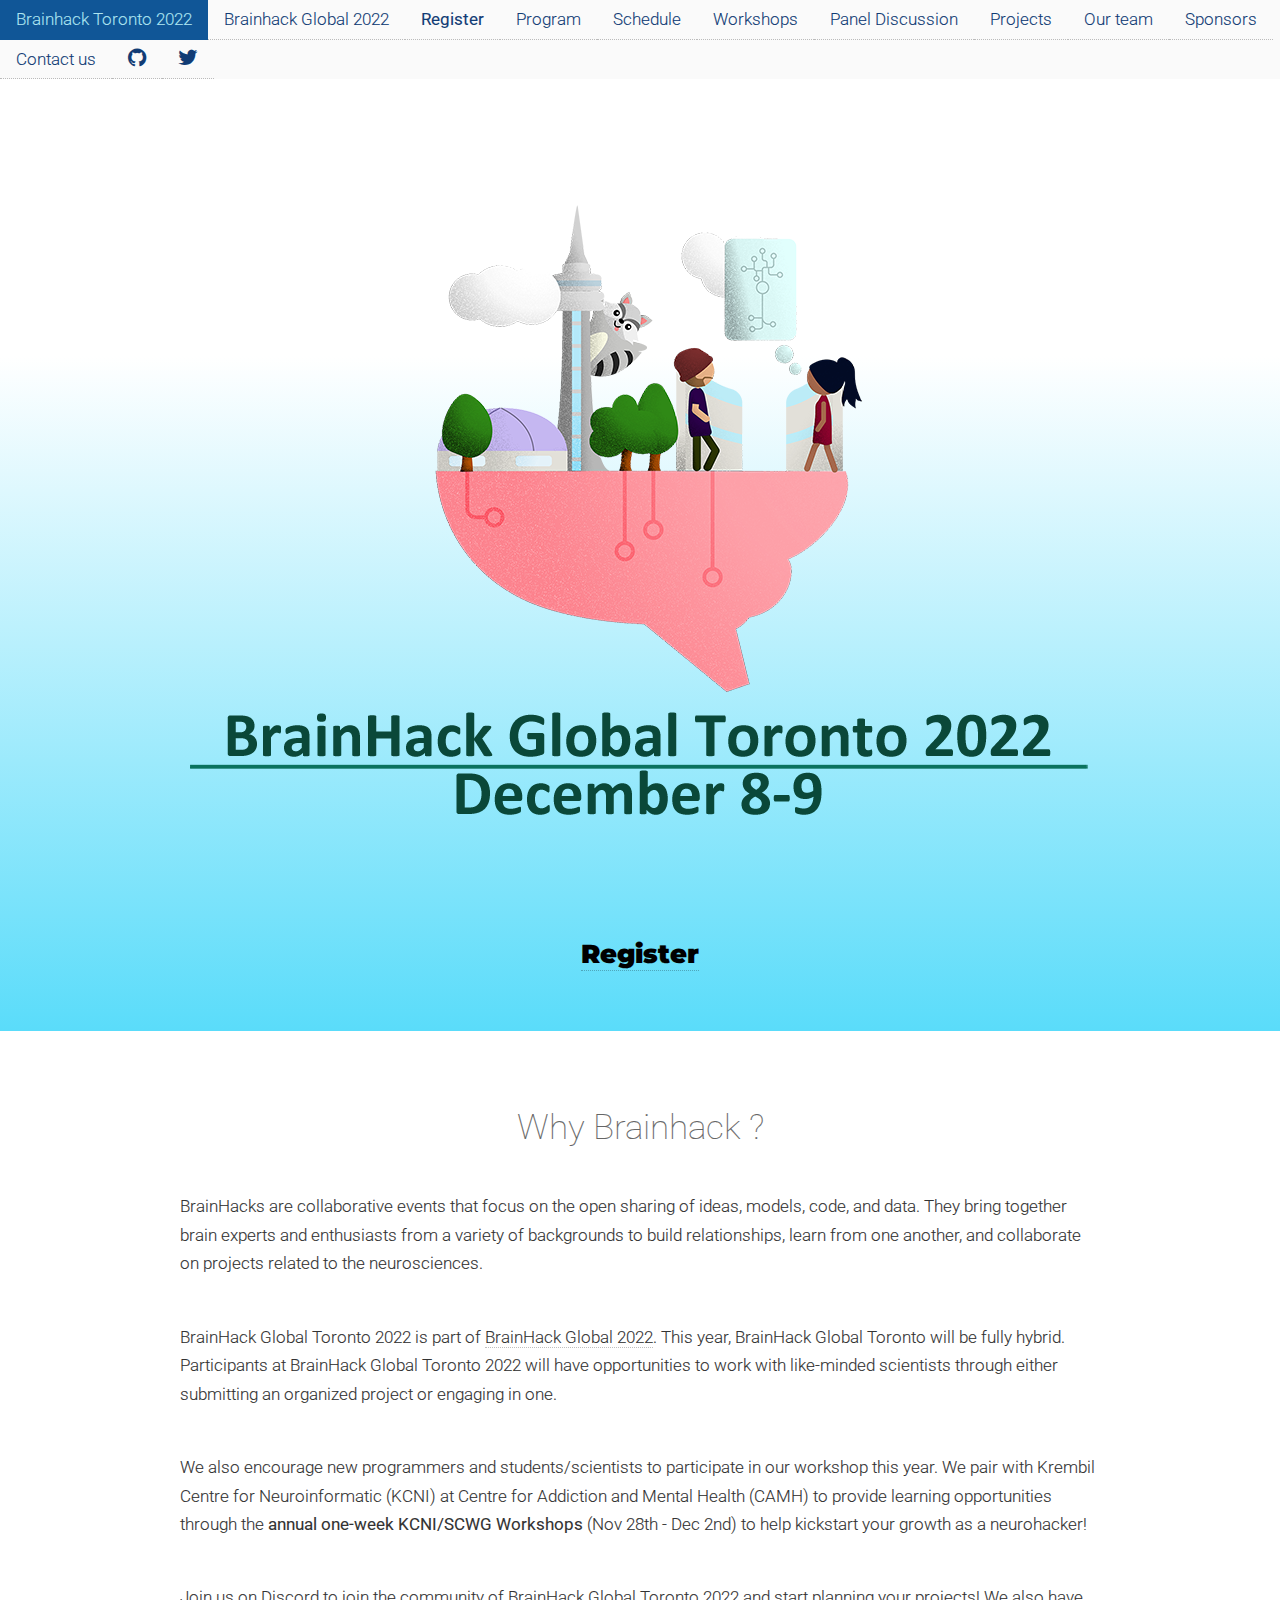
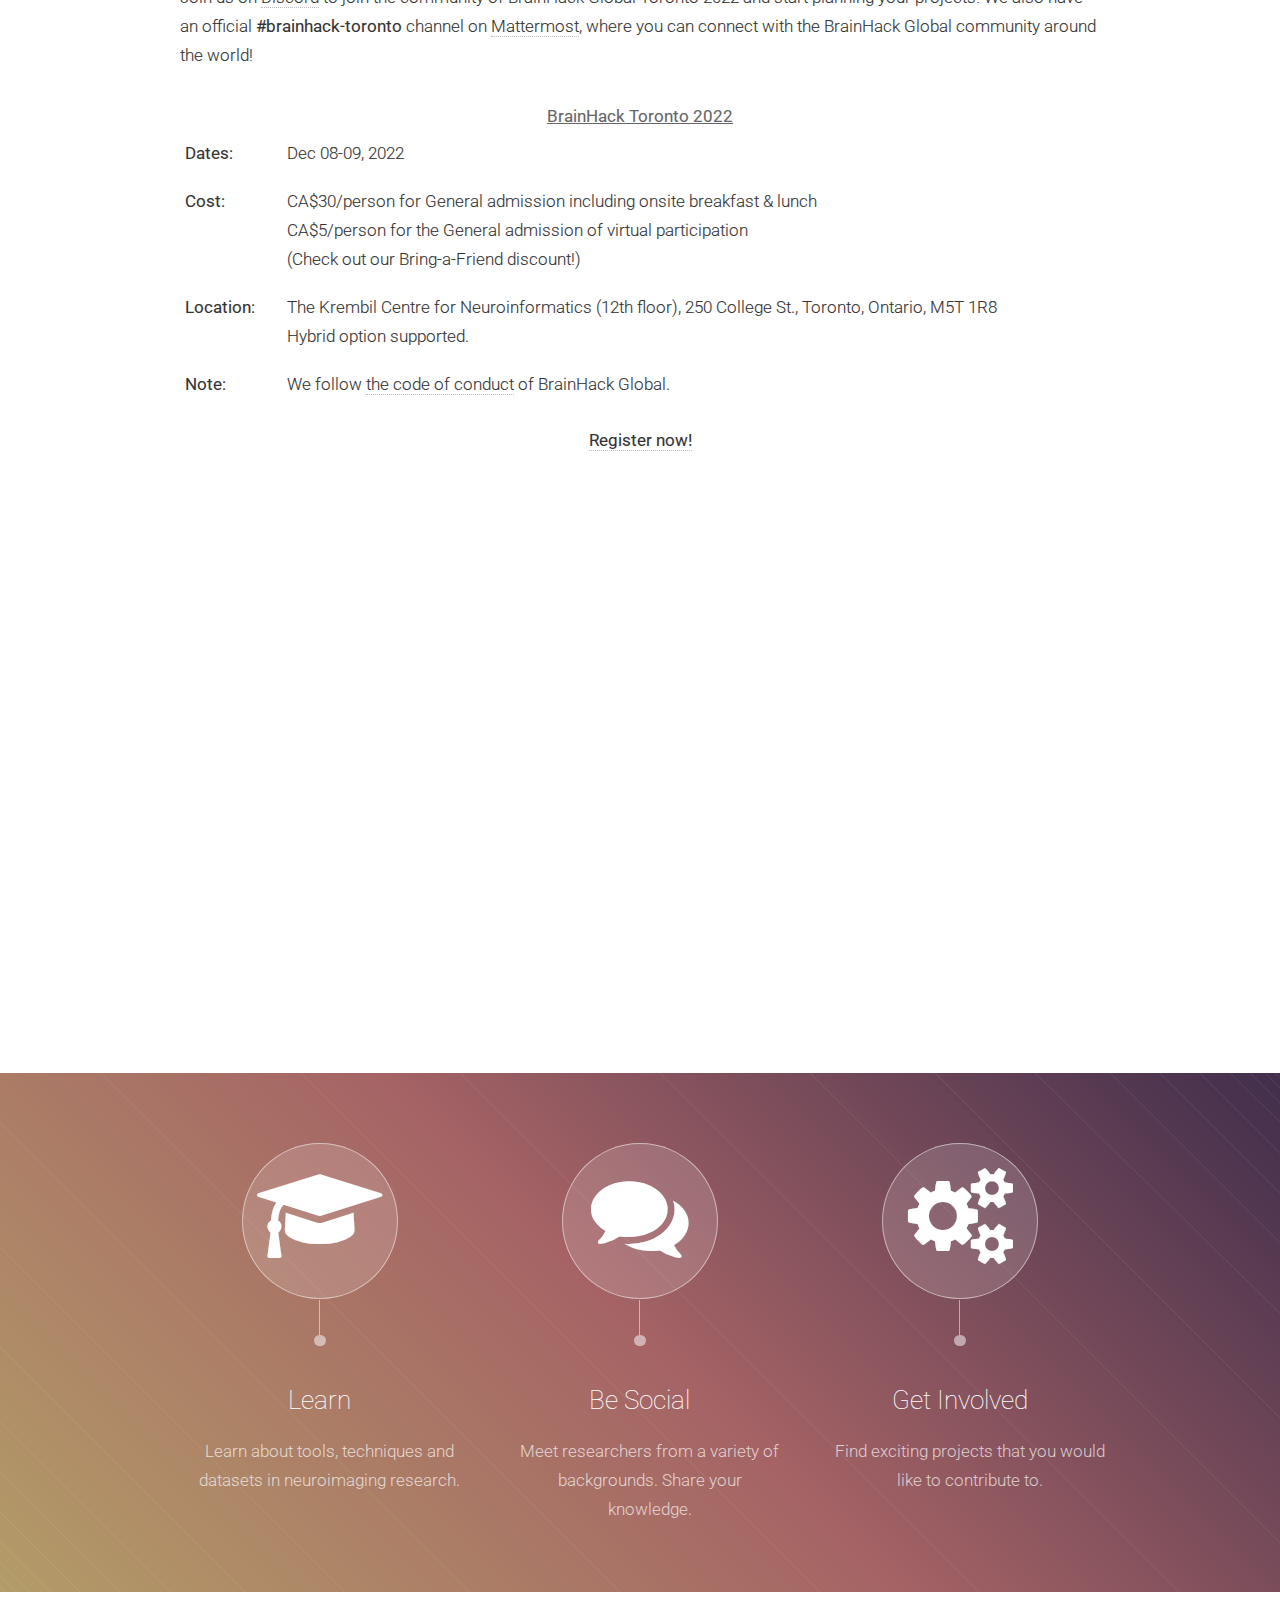
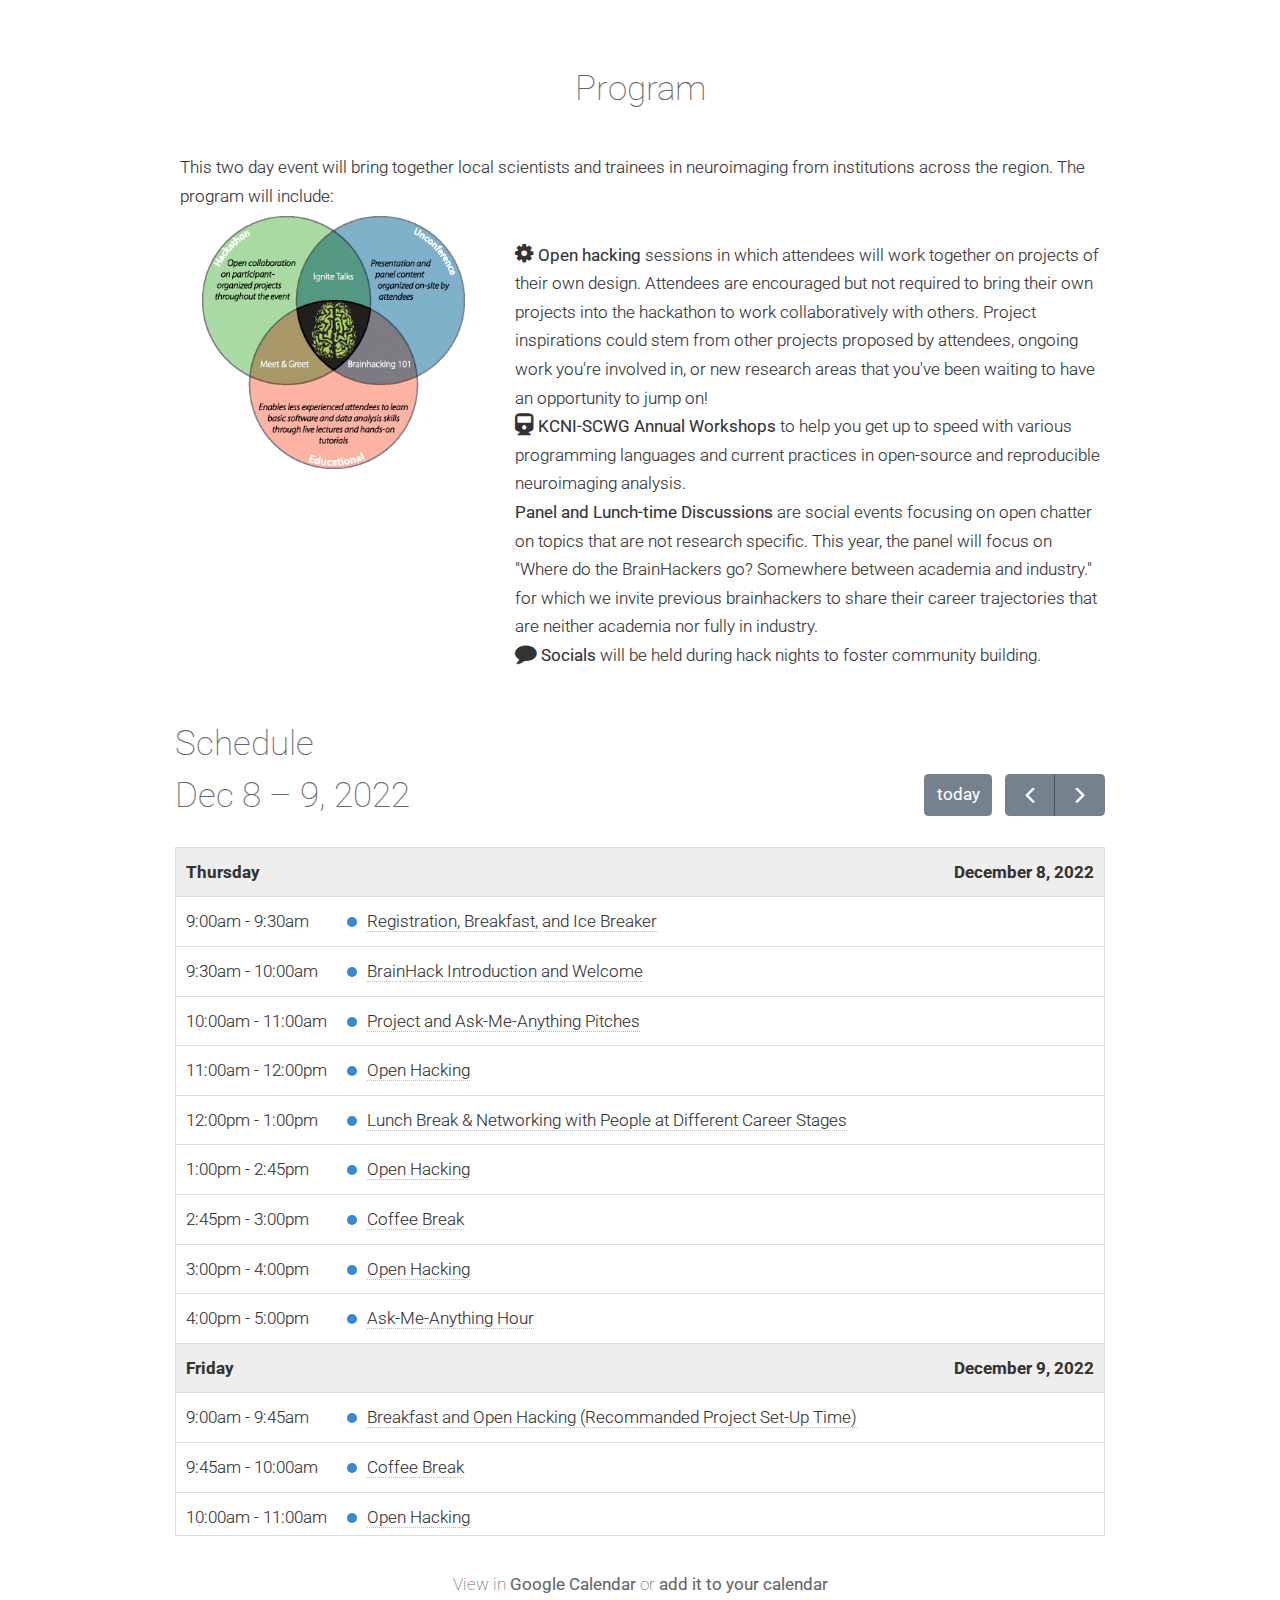
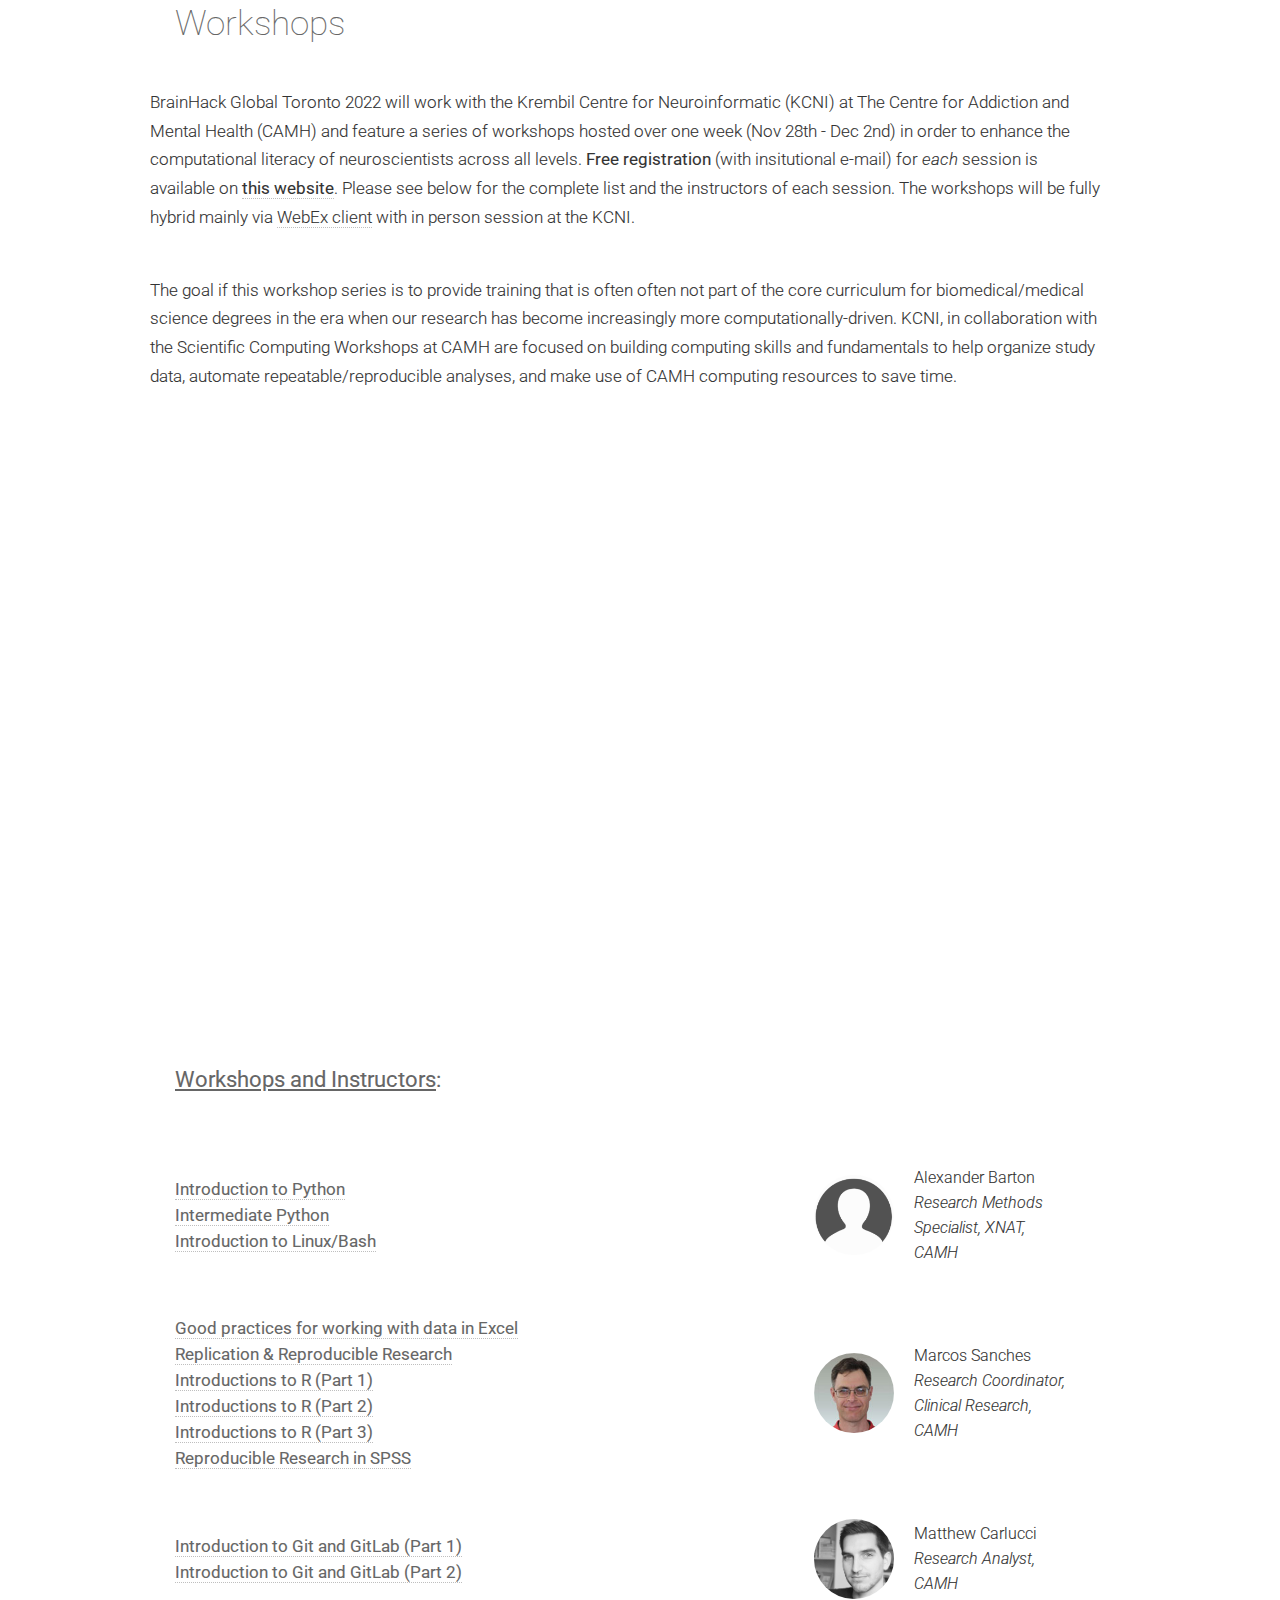
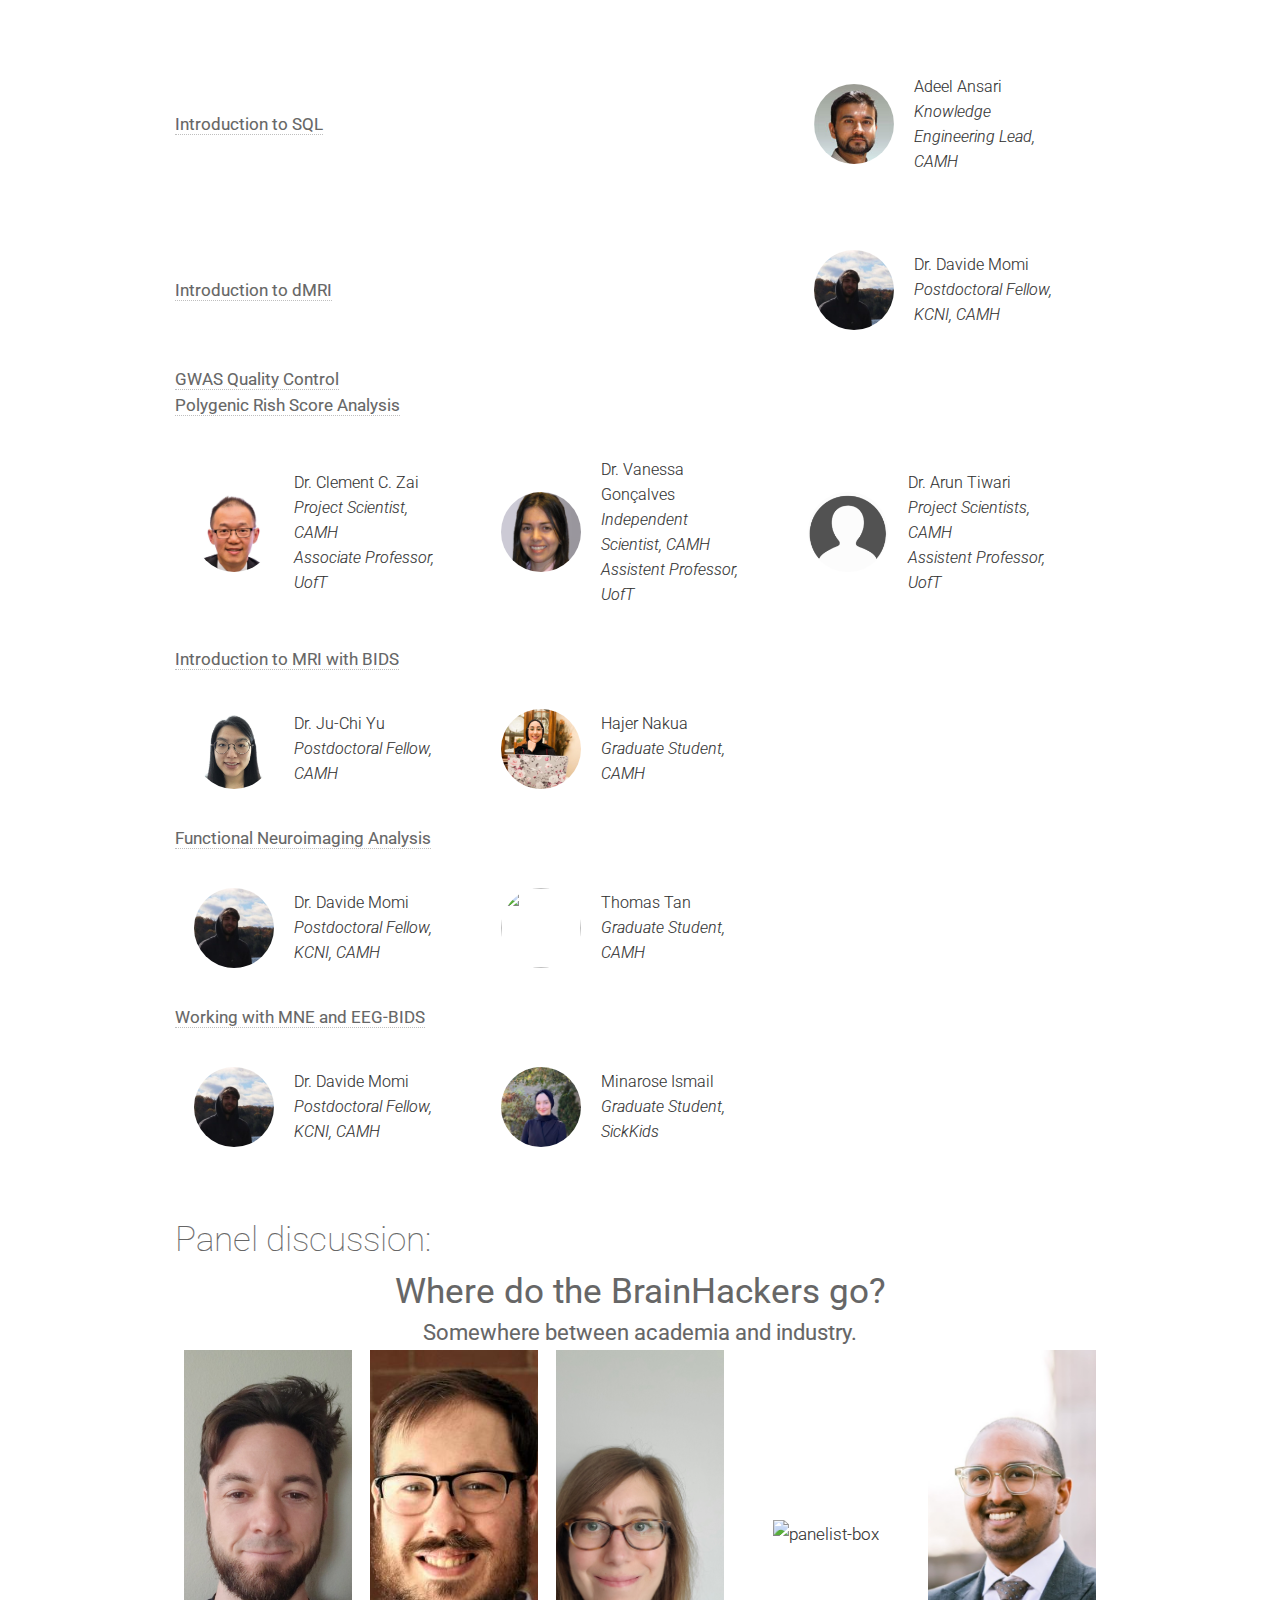
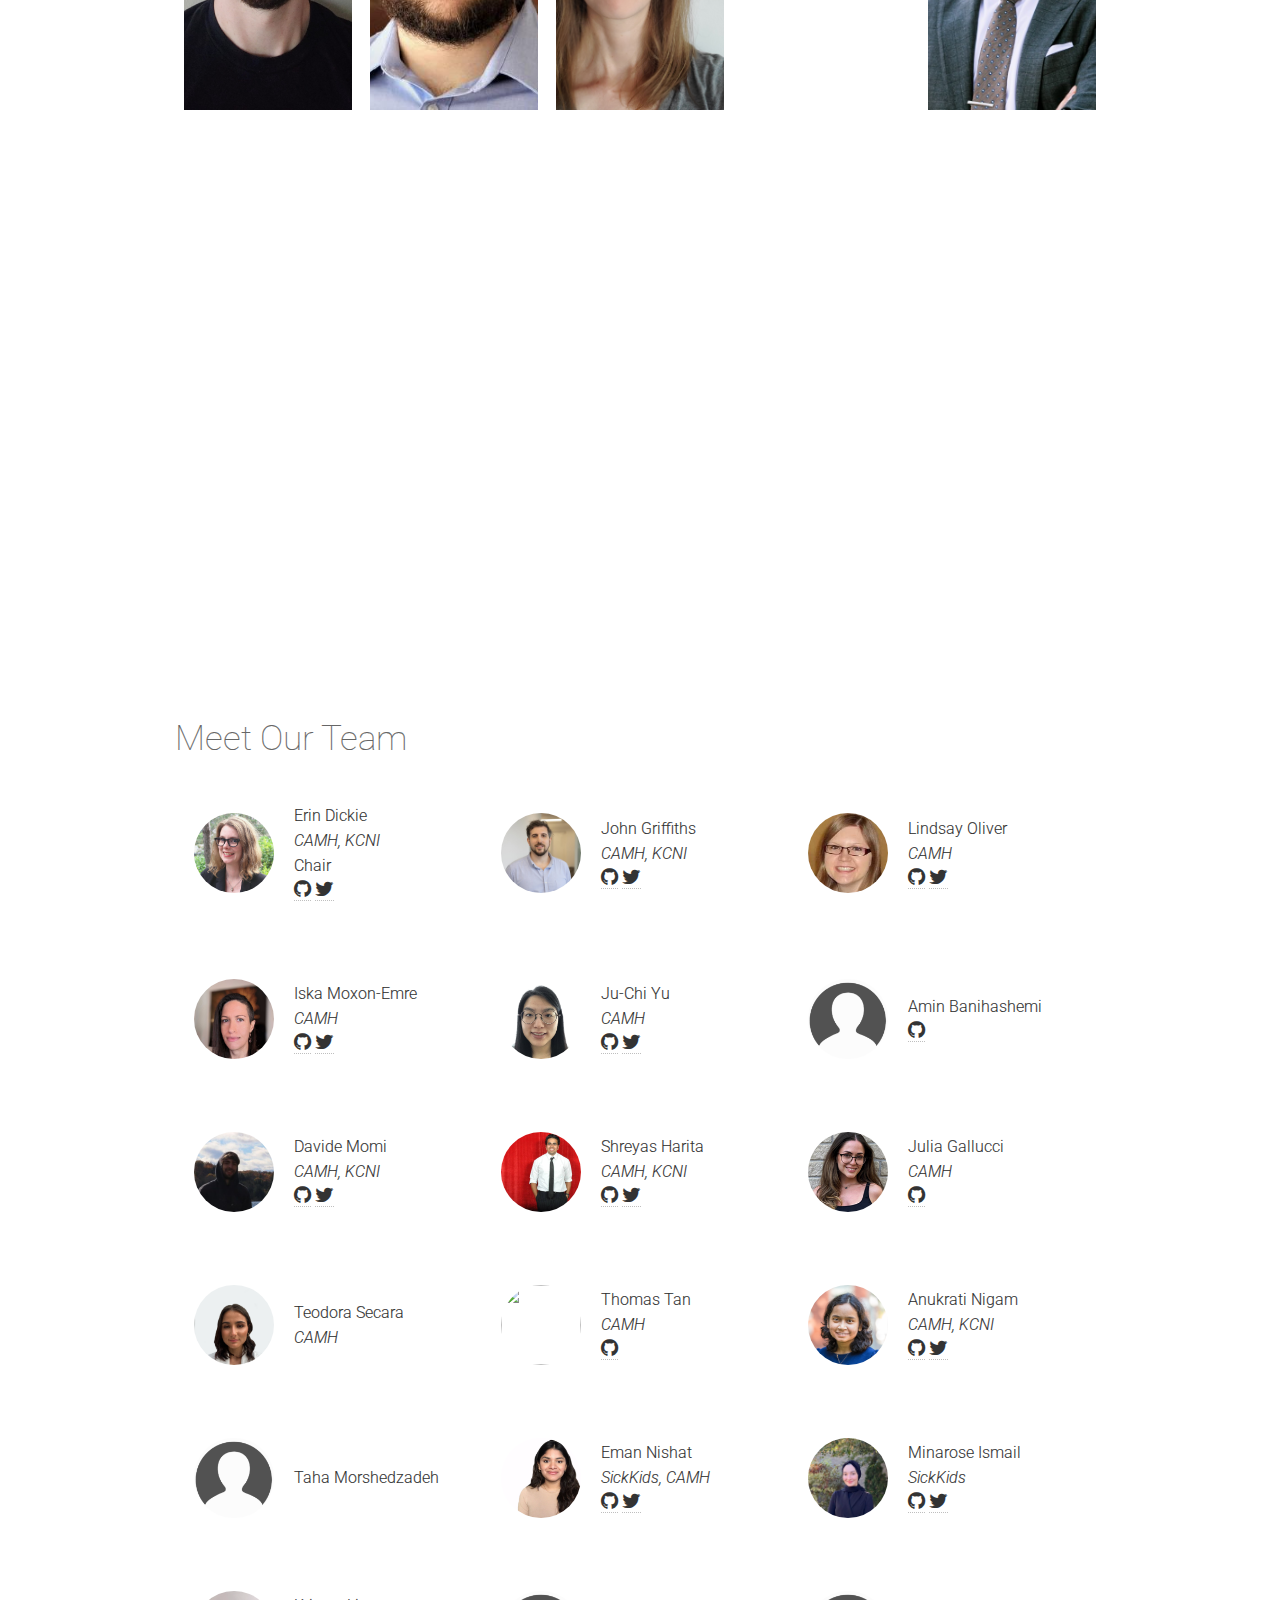
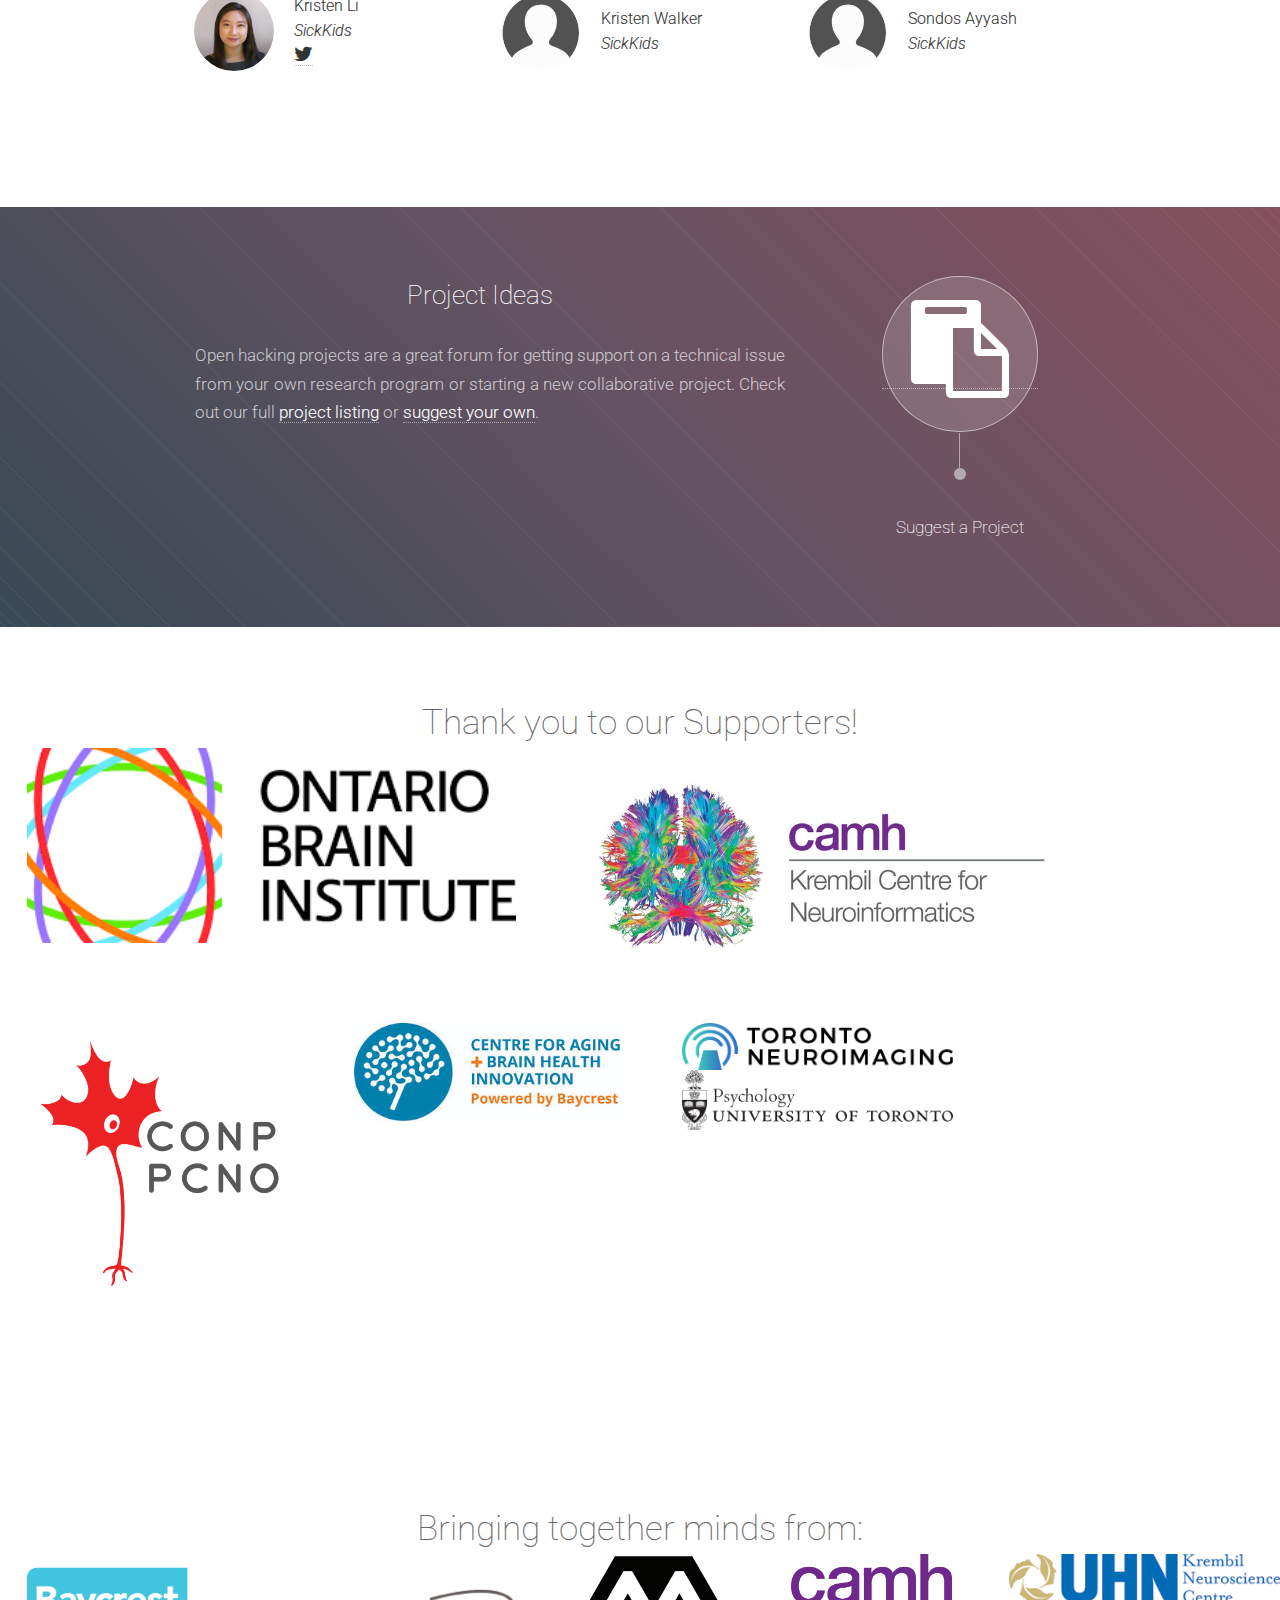
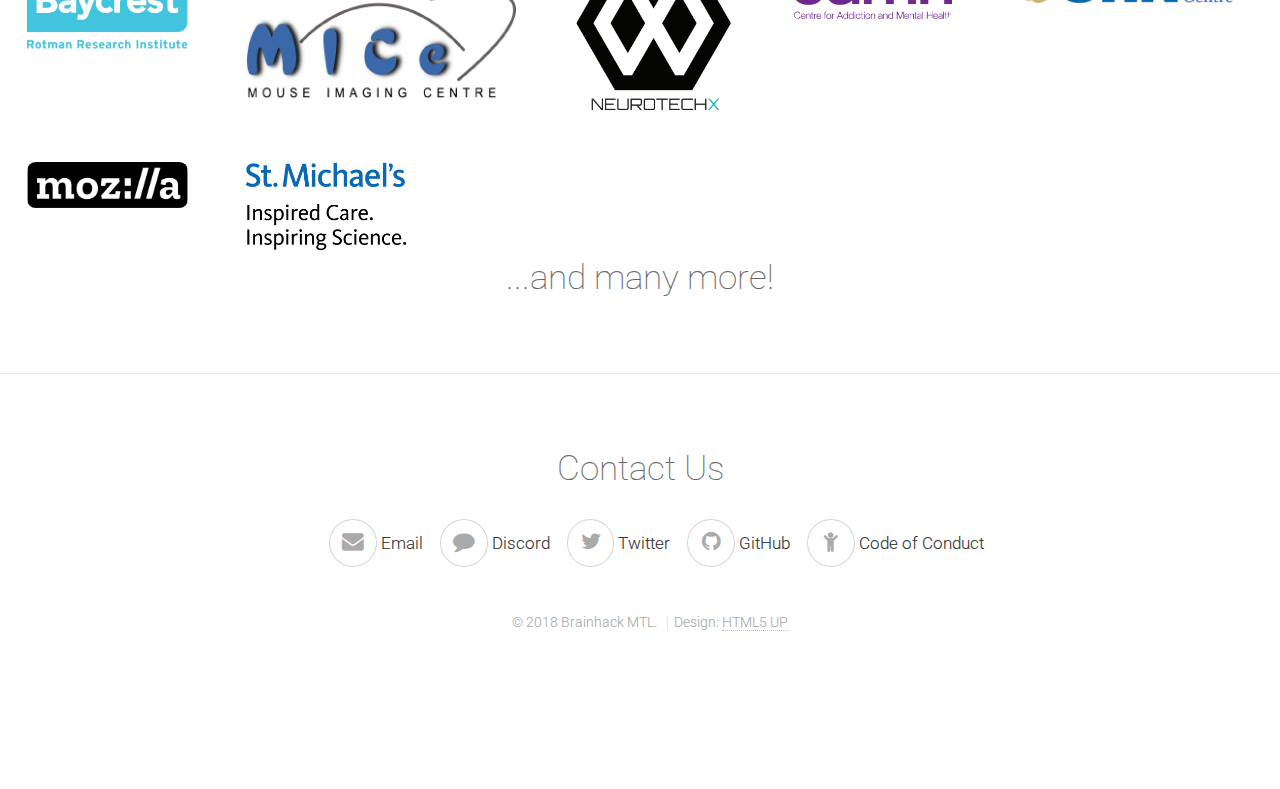
==== commit 8be68c65: "Revert "Update with 2023 information"" ====
--- a/index.html
+++ b/index.html
@@ -41,8 +41,8 @@
 					plugins: ['list'],
 					defaultView: 'listWeek',
 					validRange: {
-						start: "2023-12-13",
-						end: "2022-12-15"
+						start: "2022-12-08",
+						end: "2022-12-10"
 					},
 					events: data
 				});
@@ -69,9 +69,9 @@
 <body>
 
 	<div class="topnav" id="myTopnav">
-		<a href="#info">Brainhack Toronto 2023</a>
-		<a href="https://brainhack.org/global2023/">Brainhack Global 2022</a>
-		<a href=""><b>Register</b></a>
+		<a href="#info">Brainhack Toronto 2022</a>
+		<a href="https://brainhack.org/global2022/">Brainhack Global 2022</a>
+		<a href="https://www.eventbrite.ca/e/brain-hack-global-toronto-2022-tickets-445326522617"><b>Register</b></a>
 		<a href="#schedule">Program</a>
 		<a href="#calendar">Schedule</a>
 		<a href="#workshop">Workshops</a>
@@ -80,7 +80,7 @@
 		<a href="#team">Our team</a>
 		<a href="#sponsors">Sponsors</a>
 		<a href="#footer">Contact us</a>
-		<a href="https://github.com/brainhackto/Global-Toronto-12-2023"><i class="icon fa-github"></i></a>
+		<a href="https://github.com/brainhackto/Global-Toronto-12-2022"><i class="icon fa-github"></i></a>
 		<a href="https://twitter.com/brainhackto"><i class="icon fa-twitter"></i></a>
 		<a href="javascript:void(0);" class="visible-phone" onclick="myFunction()">&#9776;</a>
 	</div>
@@ -89,10 +89,10 @@
 
 	<span class="header-logo">
 
-		<div align=center><img class="logo" src="./images/BrainHack/1x/coverArt2023@0.5x.png" alt="retro-brain-logo">
+		<div align=center><img class="logo" src="./images/BrainHack/1x/coverArt2022@0.5x.png" alt="retro-brain-logo">
 		</div>
 		<div align=center id="register-link"><a
-				href="">Register</a>
+				href="https://www.eventbrite.ca/e/brain-hack-global-toronto-2022-tickets-445326522617">Register</a>
 		</div>
 
 	</span>
@@ -109,7 +109,7 @@
 				</p>
 
 				<p> BrainHack Global Toronto 2022 is part of
-					<a href="https://brainhack.org/global2023/" target="_blank">BrainHack Global 2022</a>.
+					<a href="https://brainhack.org/global2022/" target="_blank">BrainHack Global 2022</a>.
 					This year, BrainHack Global Toronto will be fully hybrid. Participants at BrainHack Global Toronto
 					2022 will
 					have opportunities to work with like-minded scientists through either submitting an organized
@@ -135,14 +135,14 @@
 
 				</br>
 				<div>
-					<h4><u><b>BrainHack Toronto 2023</b></u></h4>
+					<h4><u><b>BrainHack Toronto 2022</b></u></h4>
 					<table>
 						<tr>
 							<td align="left">
 								<b>Dates:</b>
 							</td>
 							<td align="left">
-								Dec 13-15, 2023
+								Dec 08-09, 2022
 							</td>
 						</tr>
 
@@ -179,7 +179,7 @@
 				</div>
 
 				<div id="reg-link"><a
-						href="">
+						href="https://www.eventbrite.ca/e/brain-hack-global-toronto-2022-tickets-445326522617">
 						<b>Register now!</b></a></div>
 
 				<div class="map-responsive">
@@ -777,15 +777,15 @@
 								your own research program or starting
 								a new collaborative project. Check out our full
 
-								<a href="https://brainhack.org/global2023/projects/" target="_blank">project listing</a>
+								<a href="https://brainhack.org/global2022/projects/" target="_blank">project listing</a>
 								or
-								<a href="https://github.com/brainhackorg/global2023/issues/new?assignees=&labels=project&template=project-submission-template.yml"
+								<a href="https://github.com/brainhackorg/global2022/issues/new?assignees=&labels=project&template=project-submission-template.yml"
 									target="_blank">suggest your own</a>.
 							</p>
 						</section>
 					</div>
 					<div class="4u 12u(narrow)">
-						<a href="https://github.com/brainhackorg/global2023/issues/new?assignees=&labels=project&template=project-submission-template.yml"
+						<a href="https://github.com/brainhackorg/global2022/issues/new?assignees=&labels=project&template=project-submission-template.yml"
 							target="_blank">
 							<span class="feature-icon">
 								<span class="icon fa-clipboard"></span>
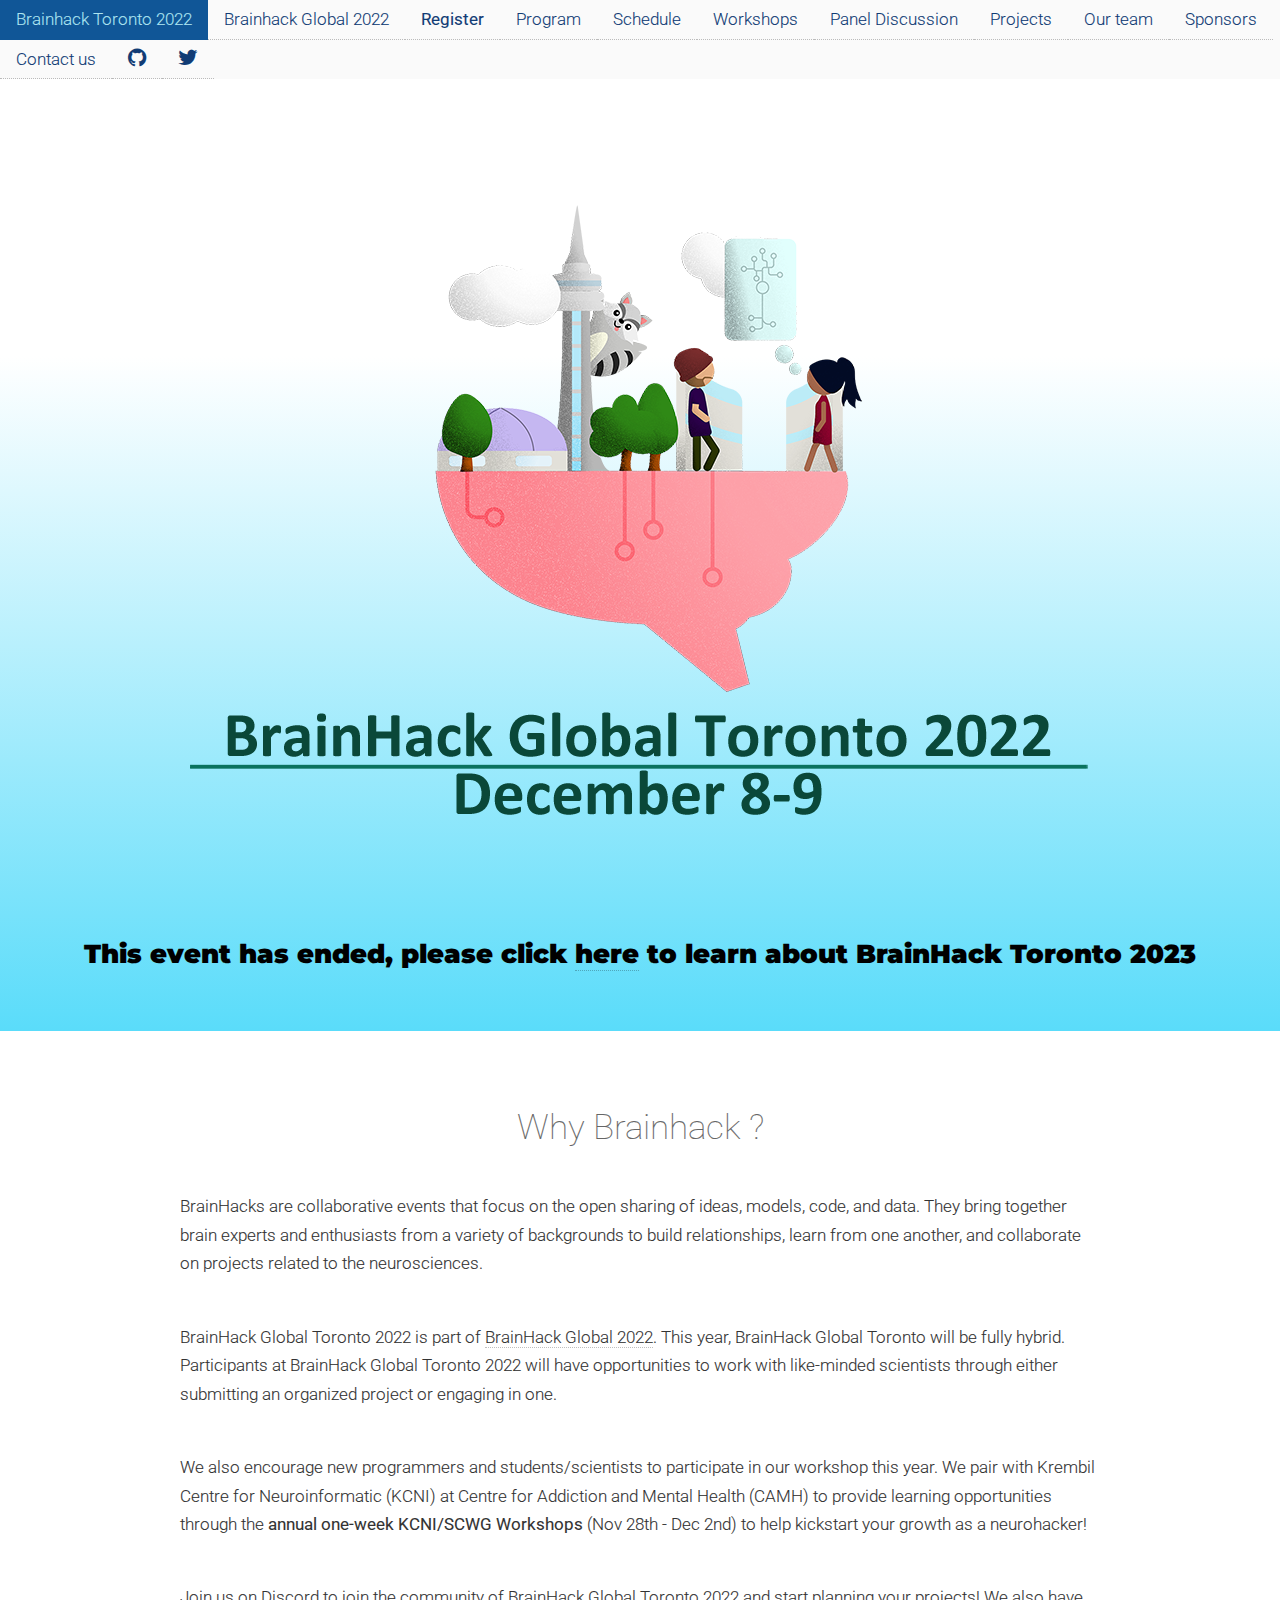
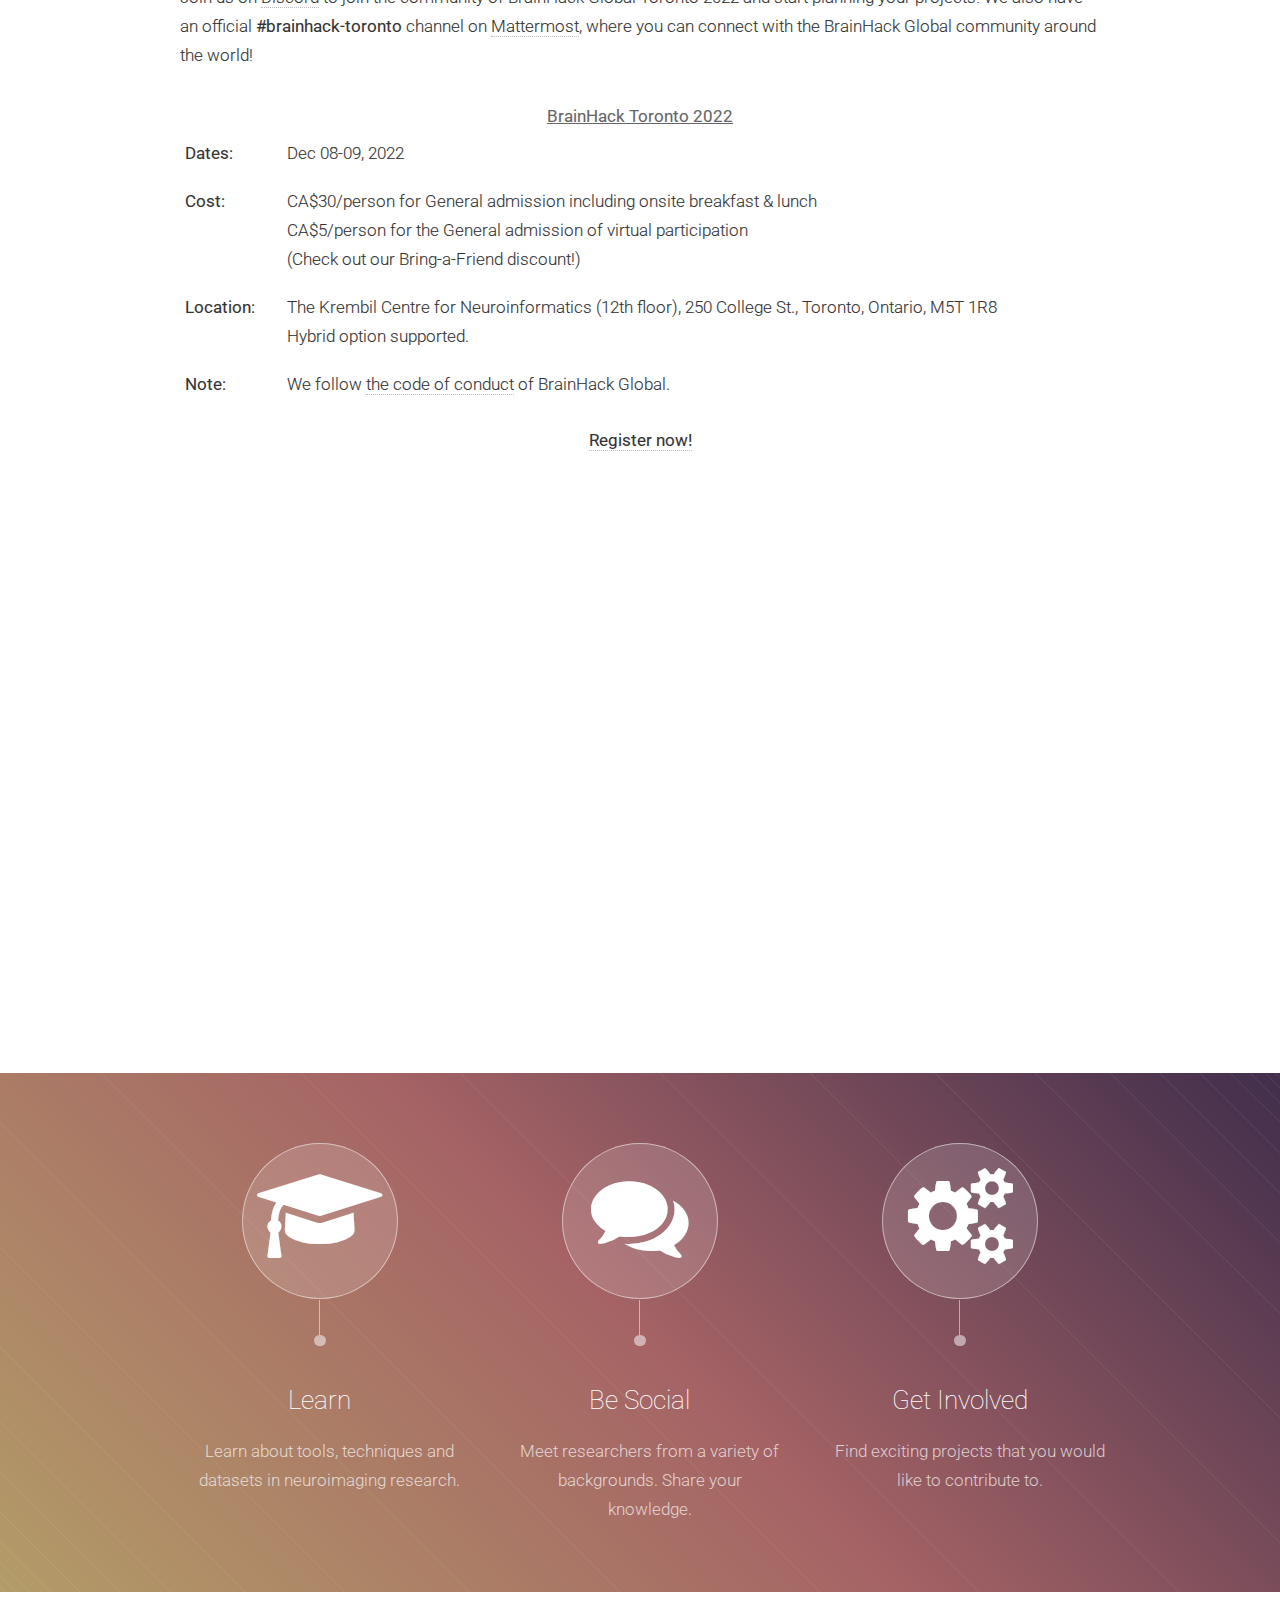
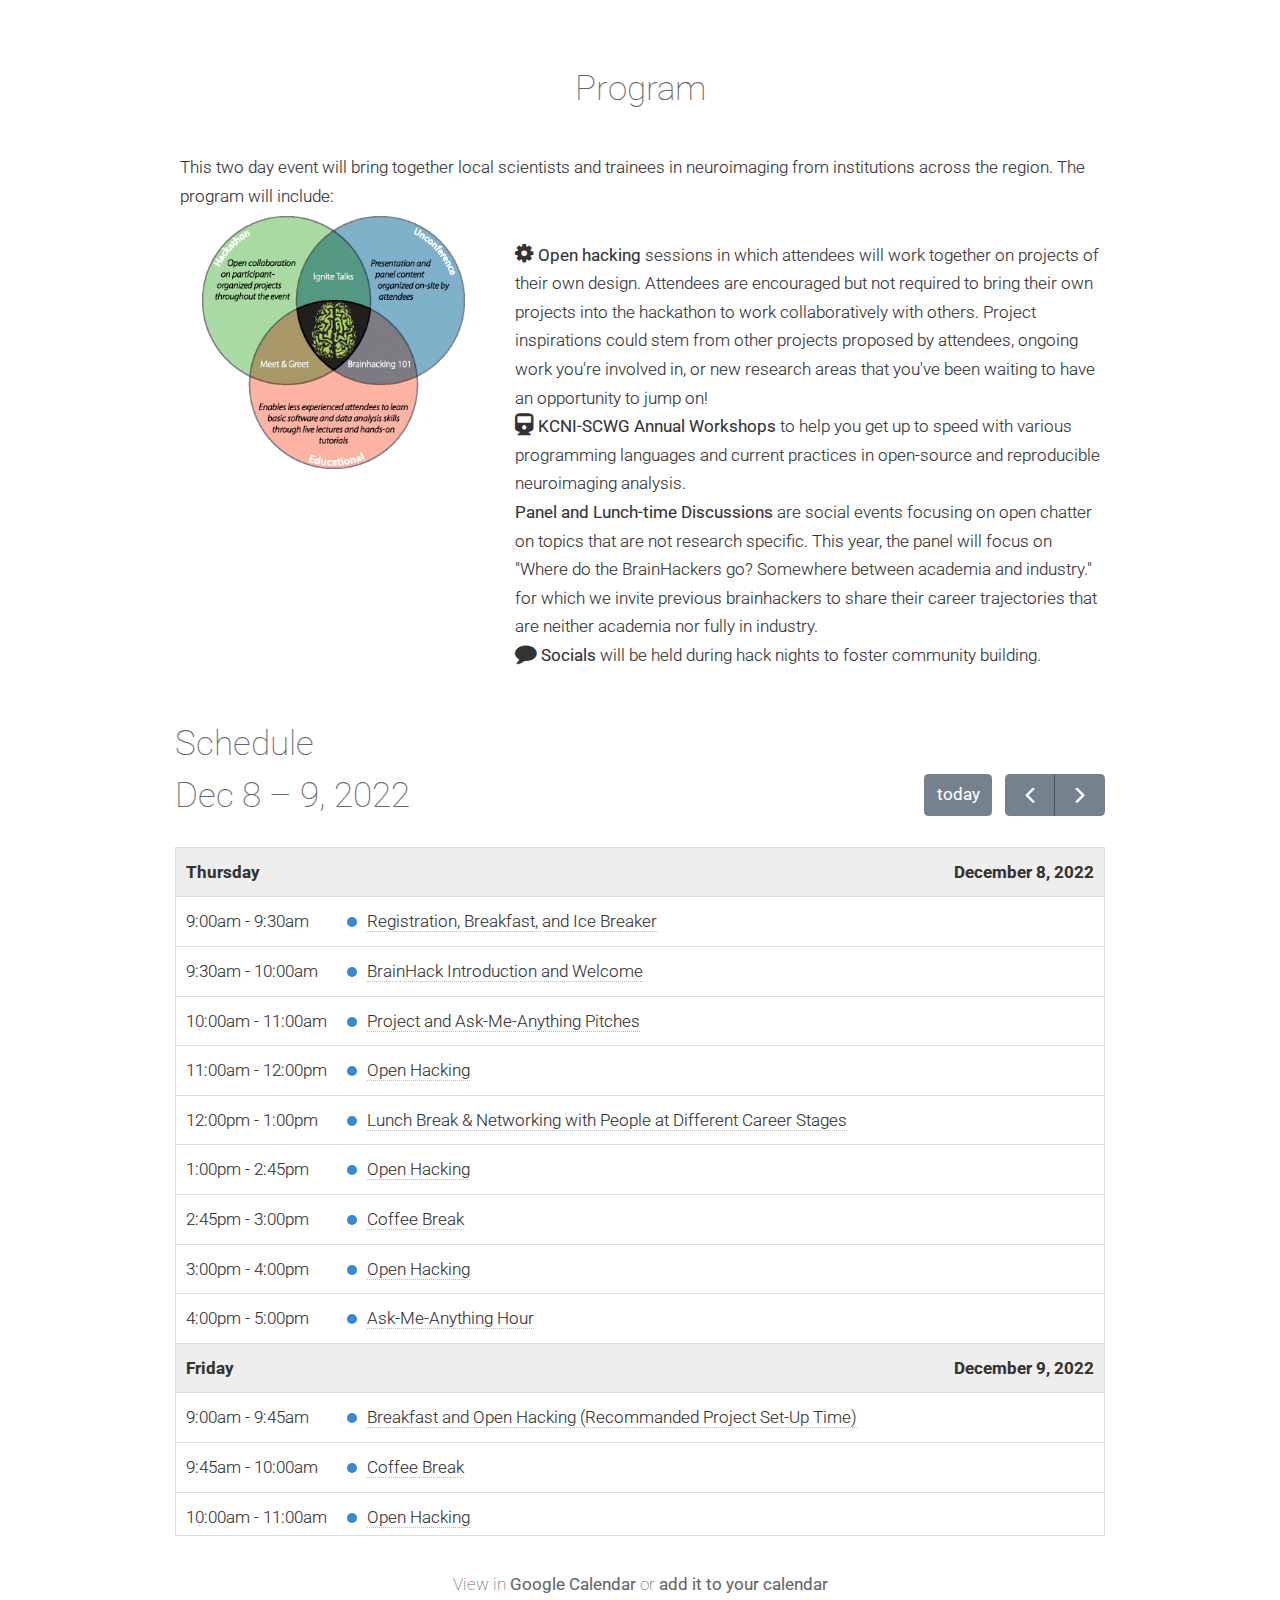
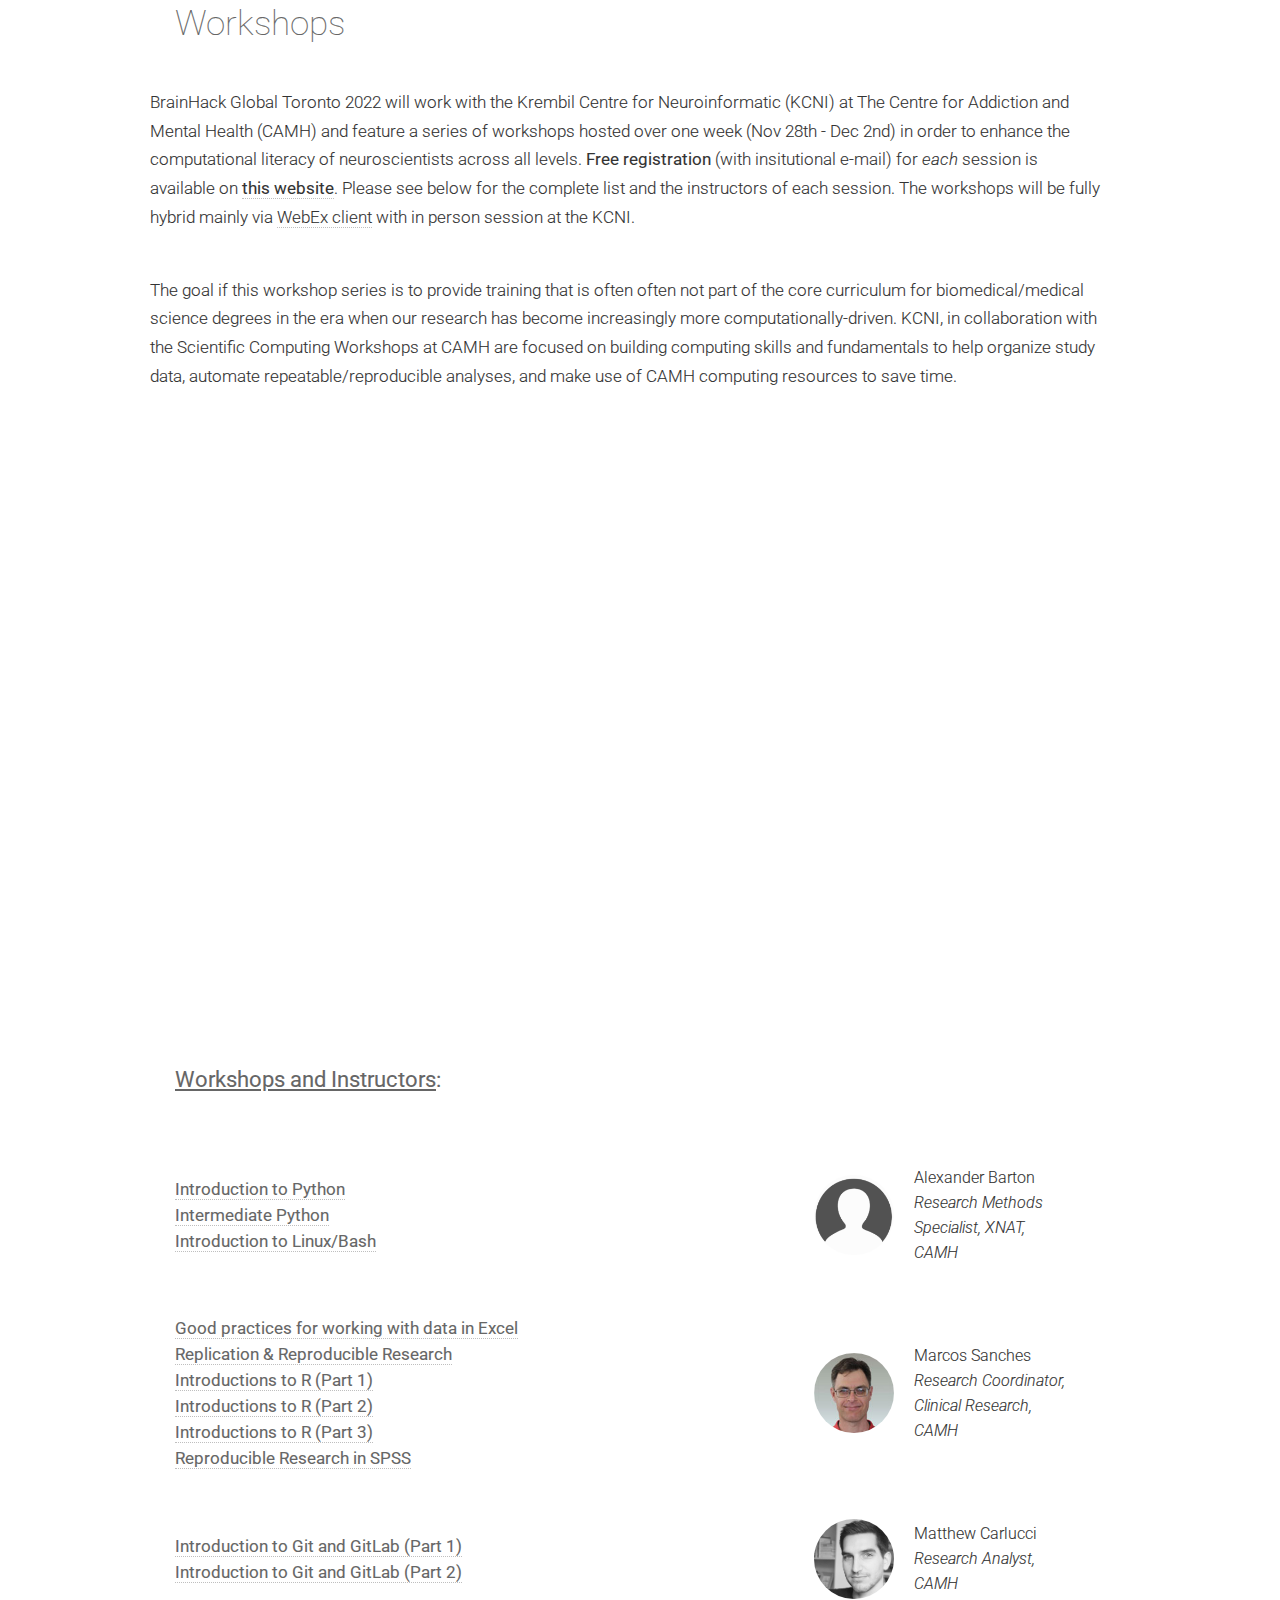
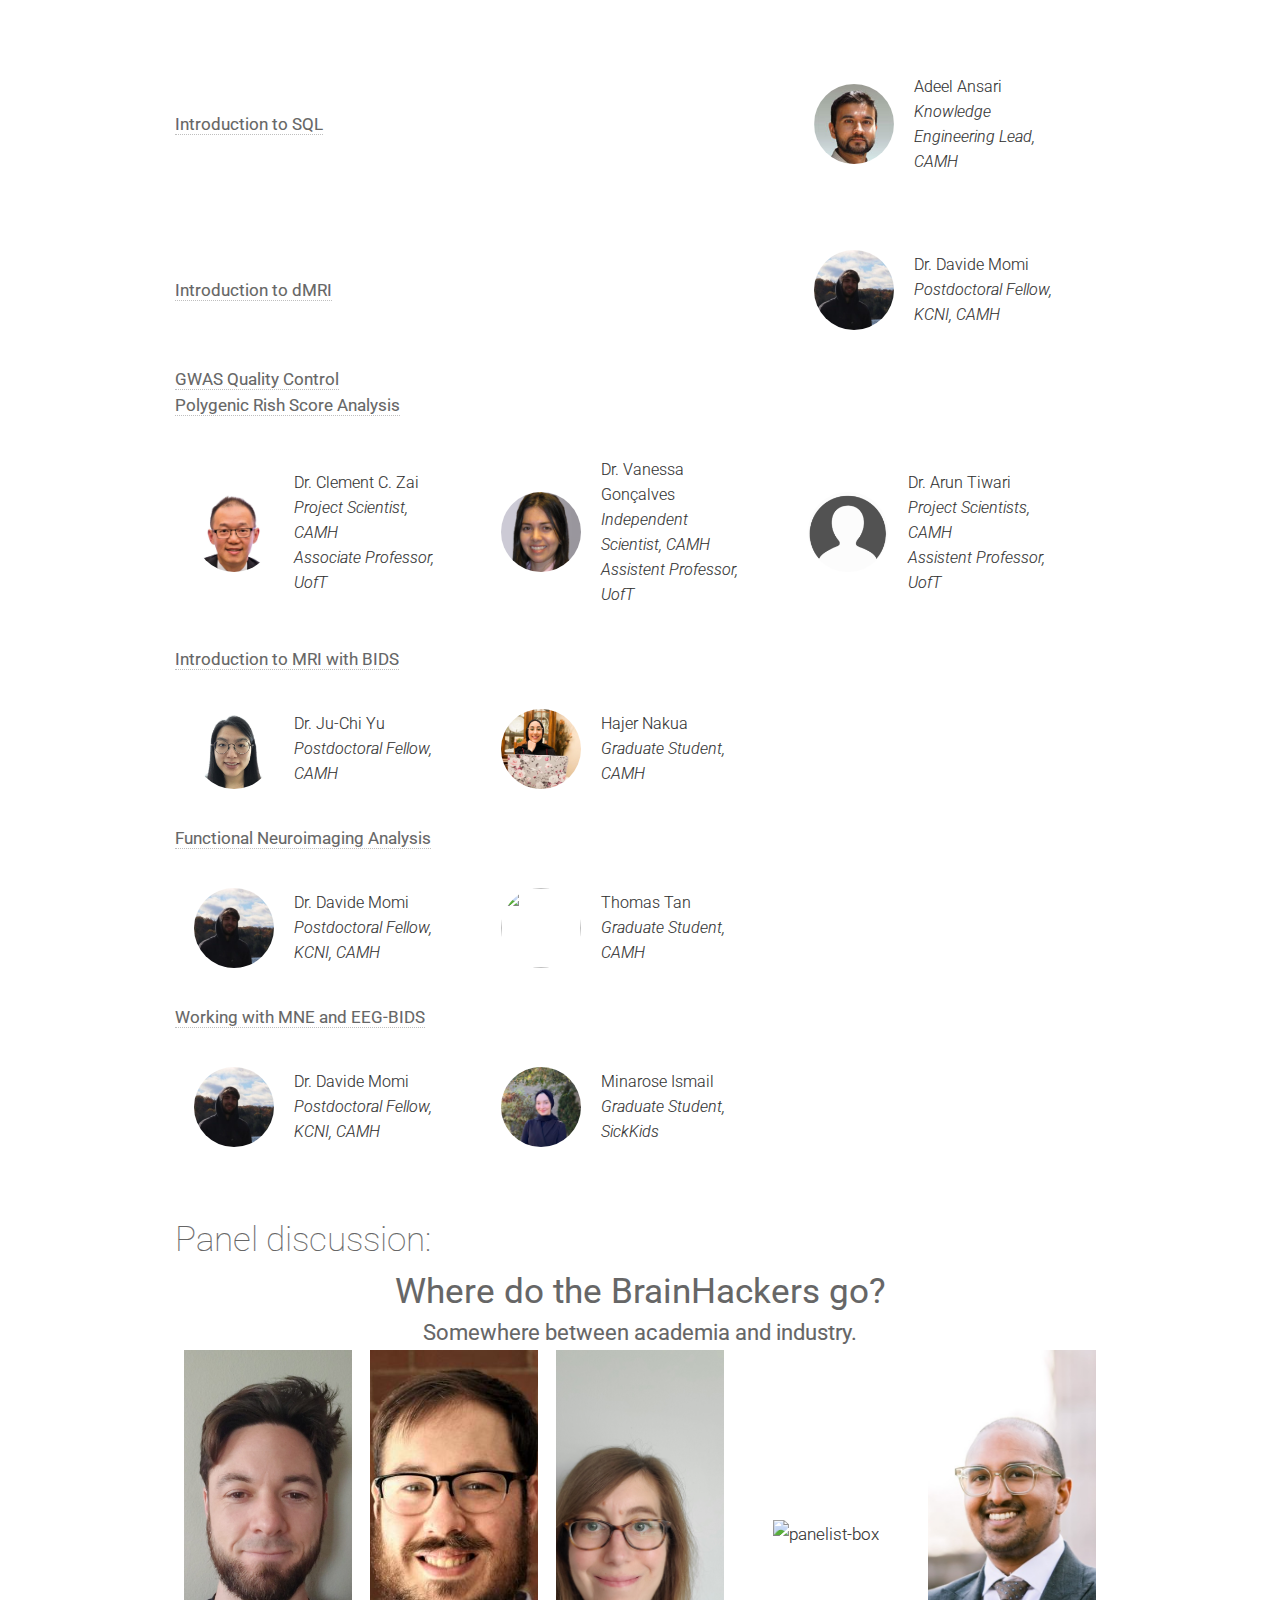
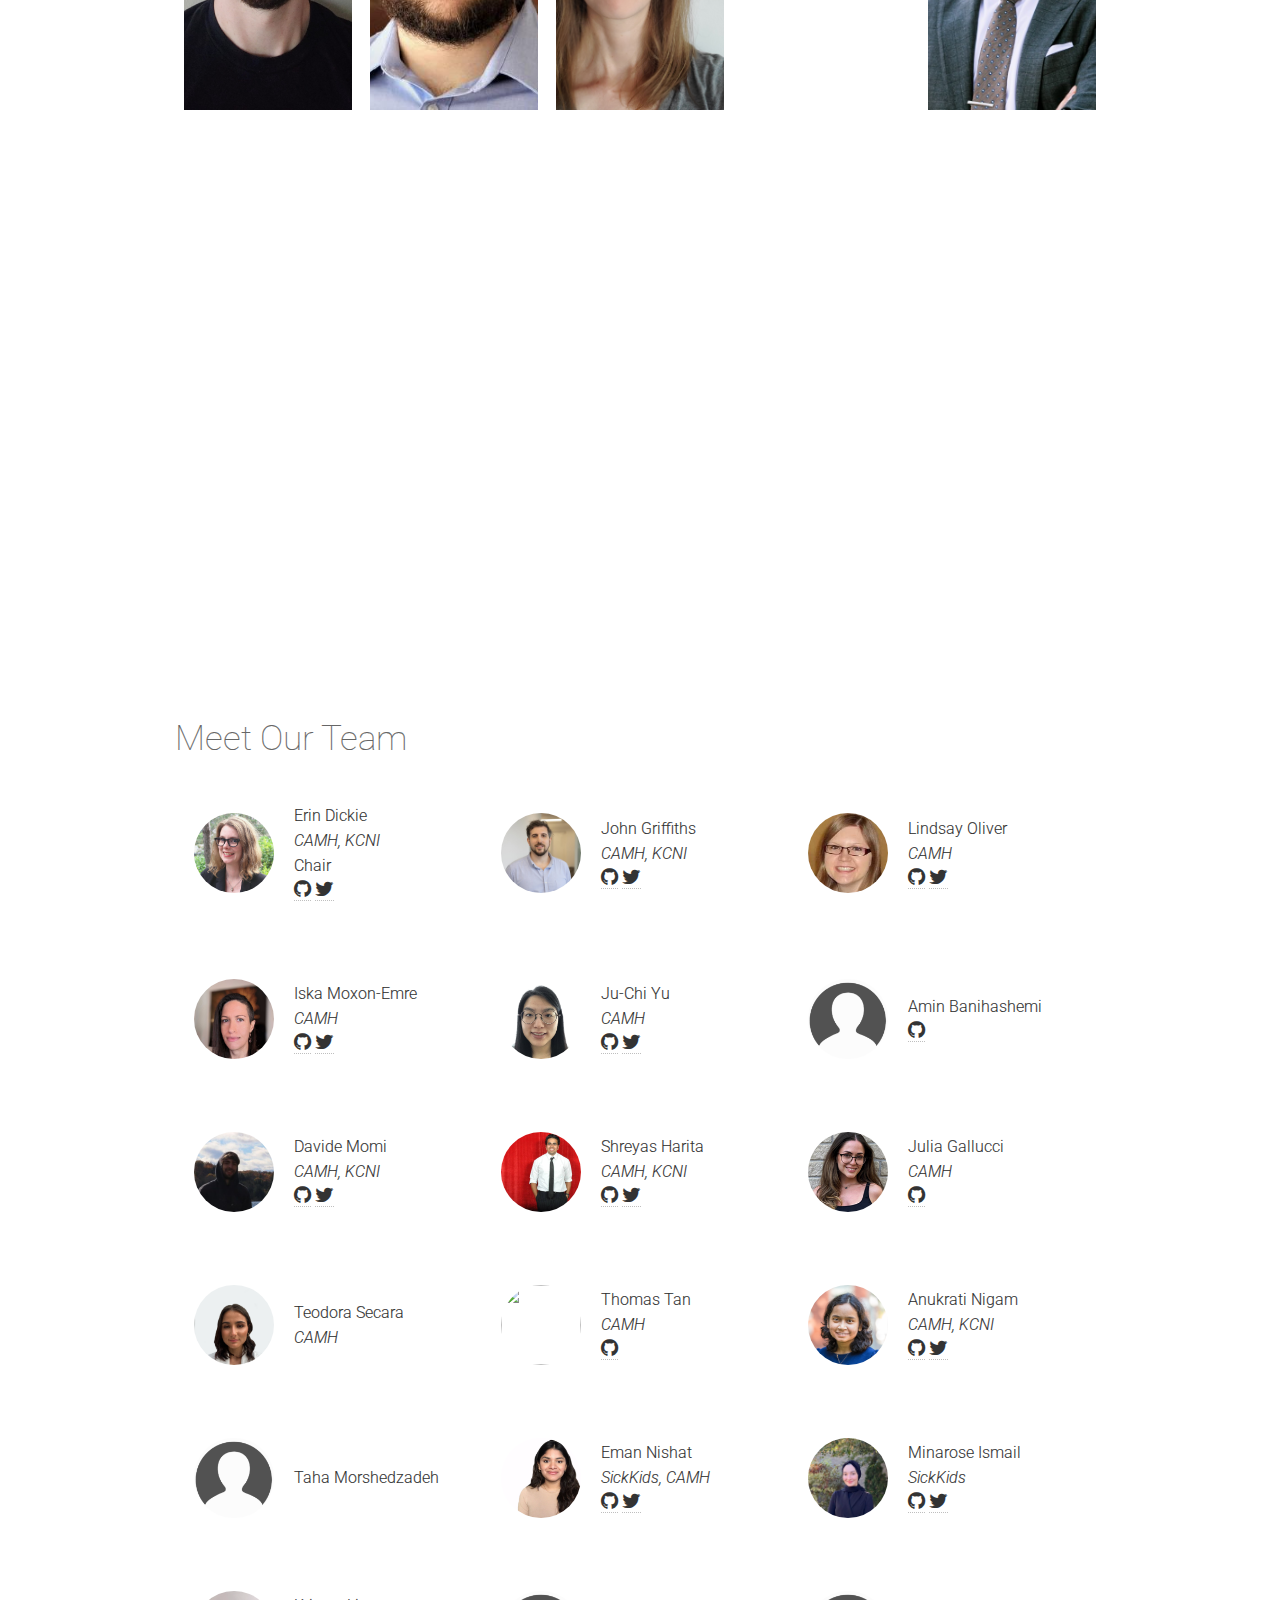
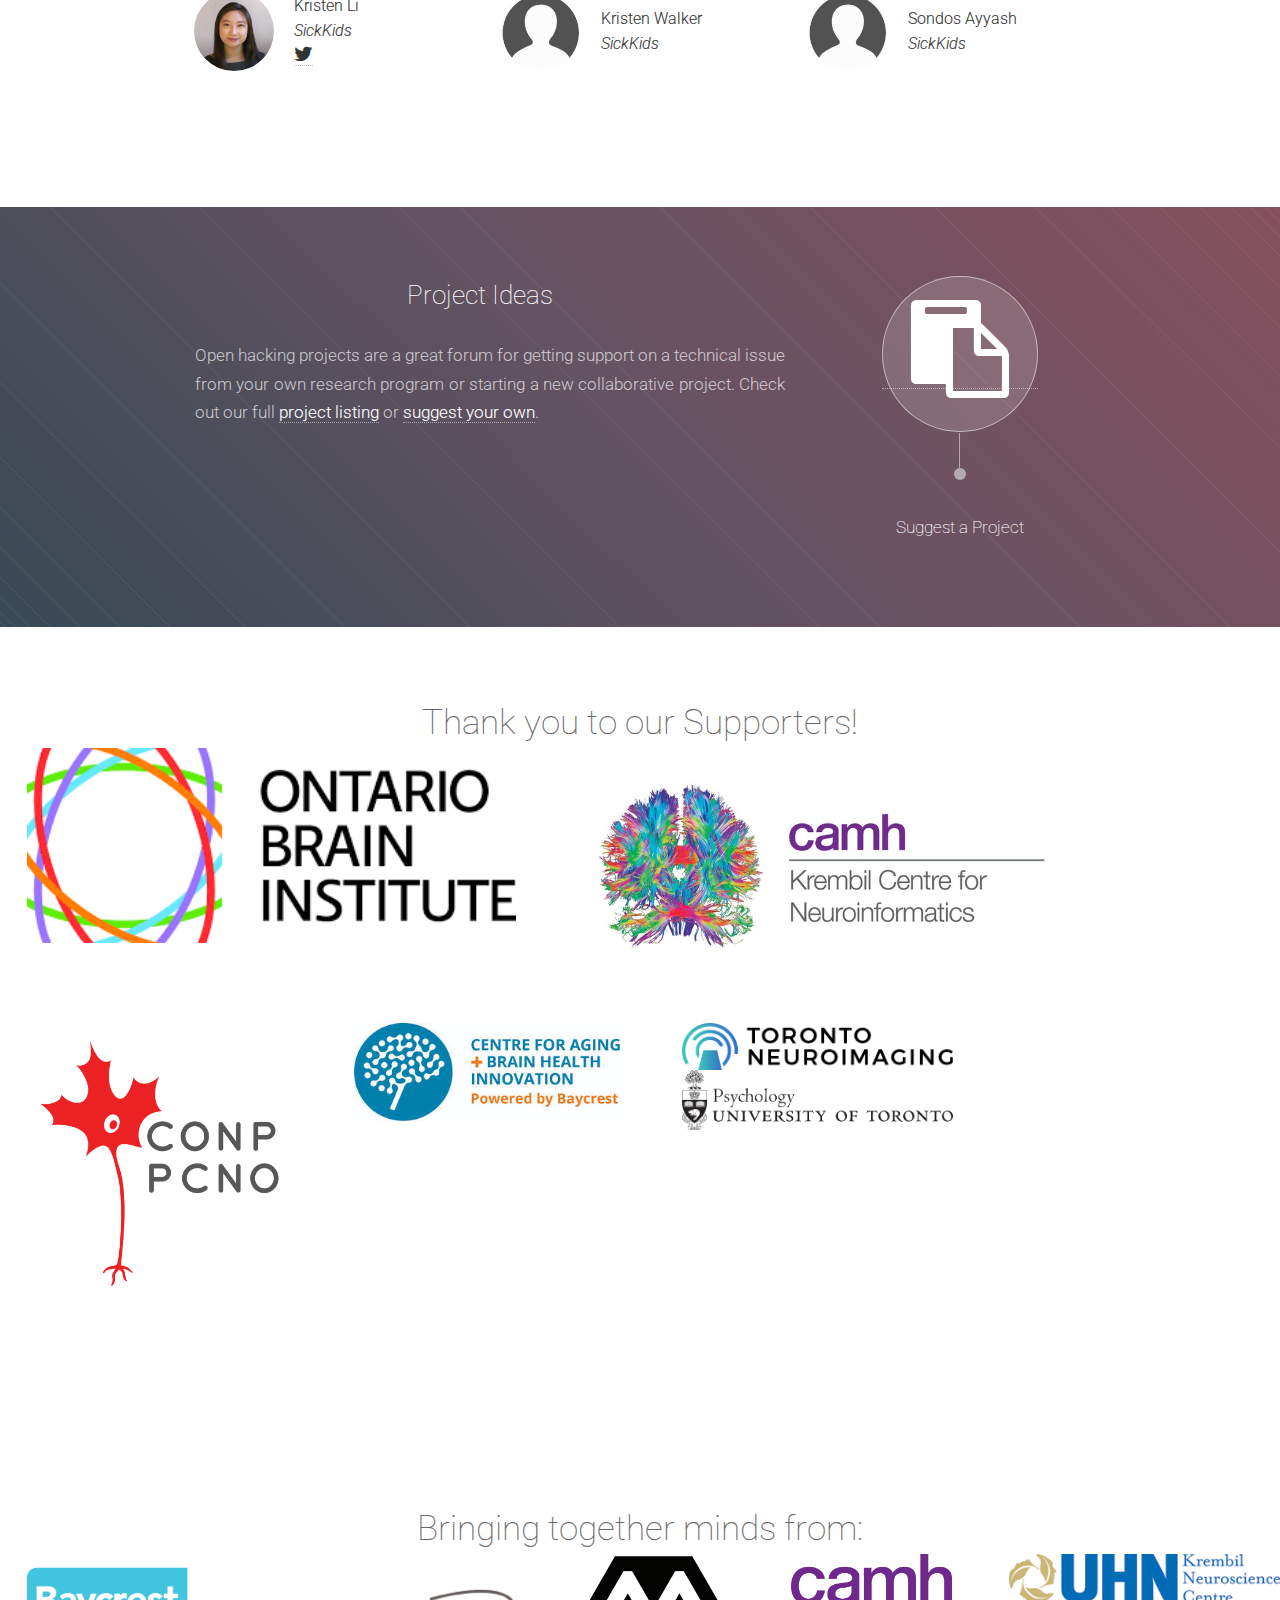
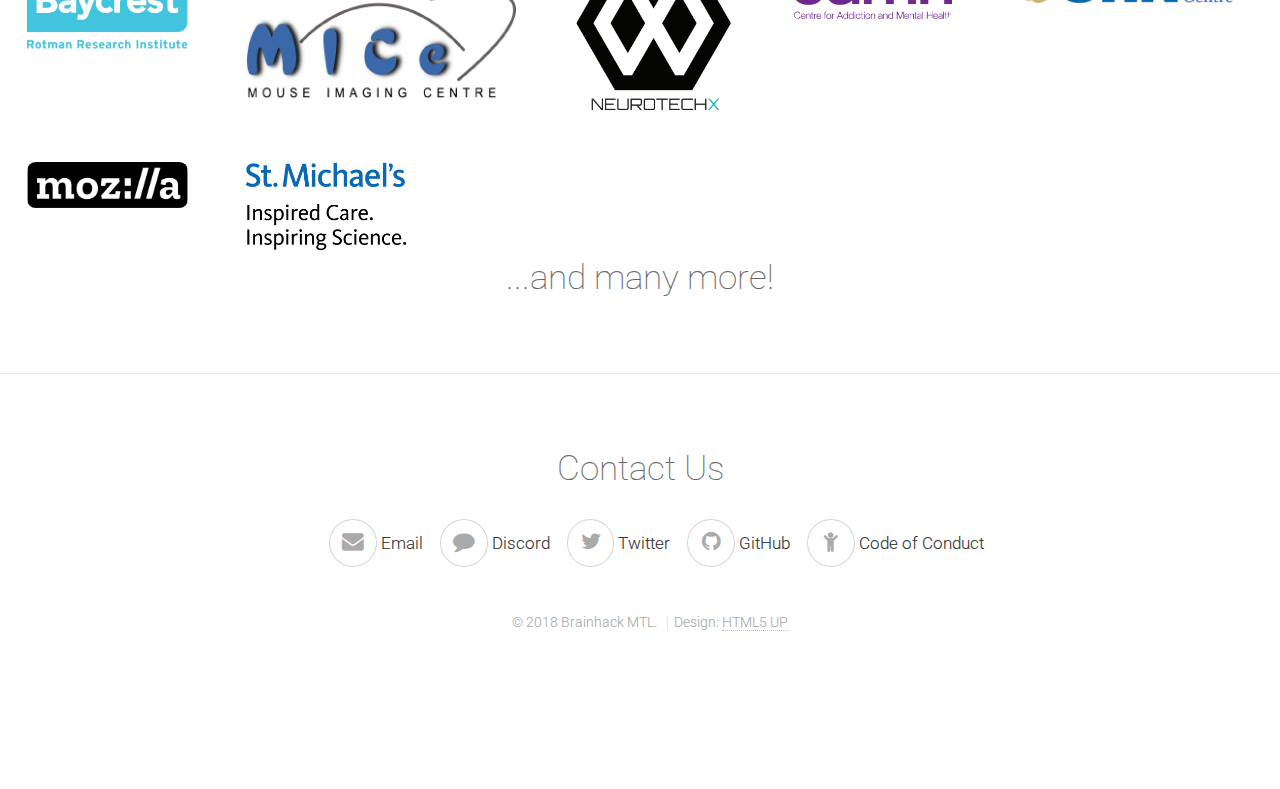
==== commit 98304dcc: "Update for 2023 info and event end" ====
--- a/index.html
+++ b/index.html
@@ -91,8 +91,8 @@
 
 		<div align=center><img class="logo" src="./images/BrainHack/1x/coverArt2022@0.5x.png" alt="retro-brain-logo">
 		</div>
-		<div align=center id="register-link"><a
-				href="https://www.eventbrite.ca/e/brain-hack-global-toronto-2022-tickets-445326522617">Register</a>
+		<div align=center id="register-link">This event has ended, please click <a
+				href="https://www.eventbrite.ca/e/brain-hack-global-toronto-2022-tickets-445326522617">here</a> to learn about BrainHack Toronto 2023
 		</div>
 
 	</span>
